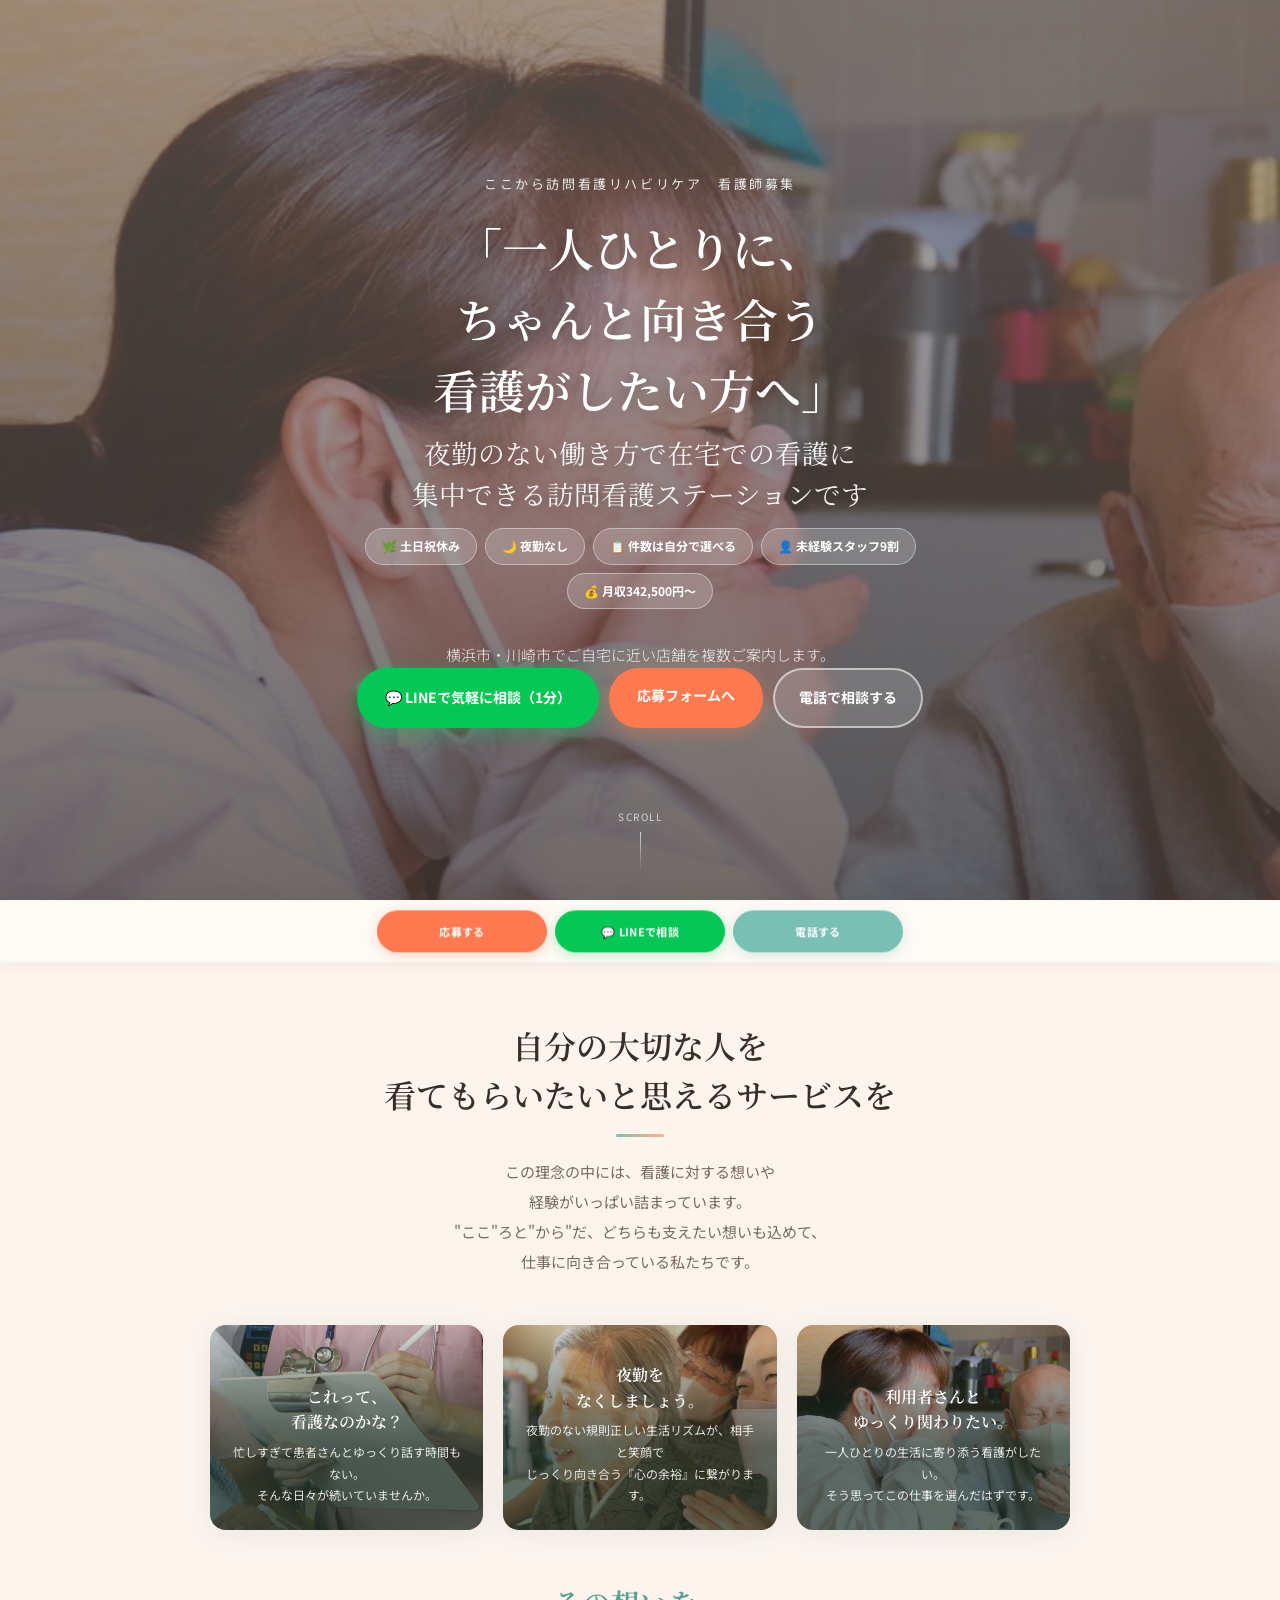
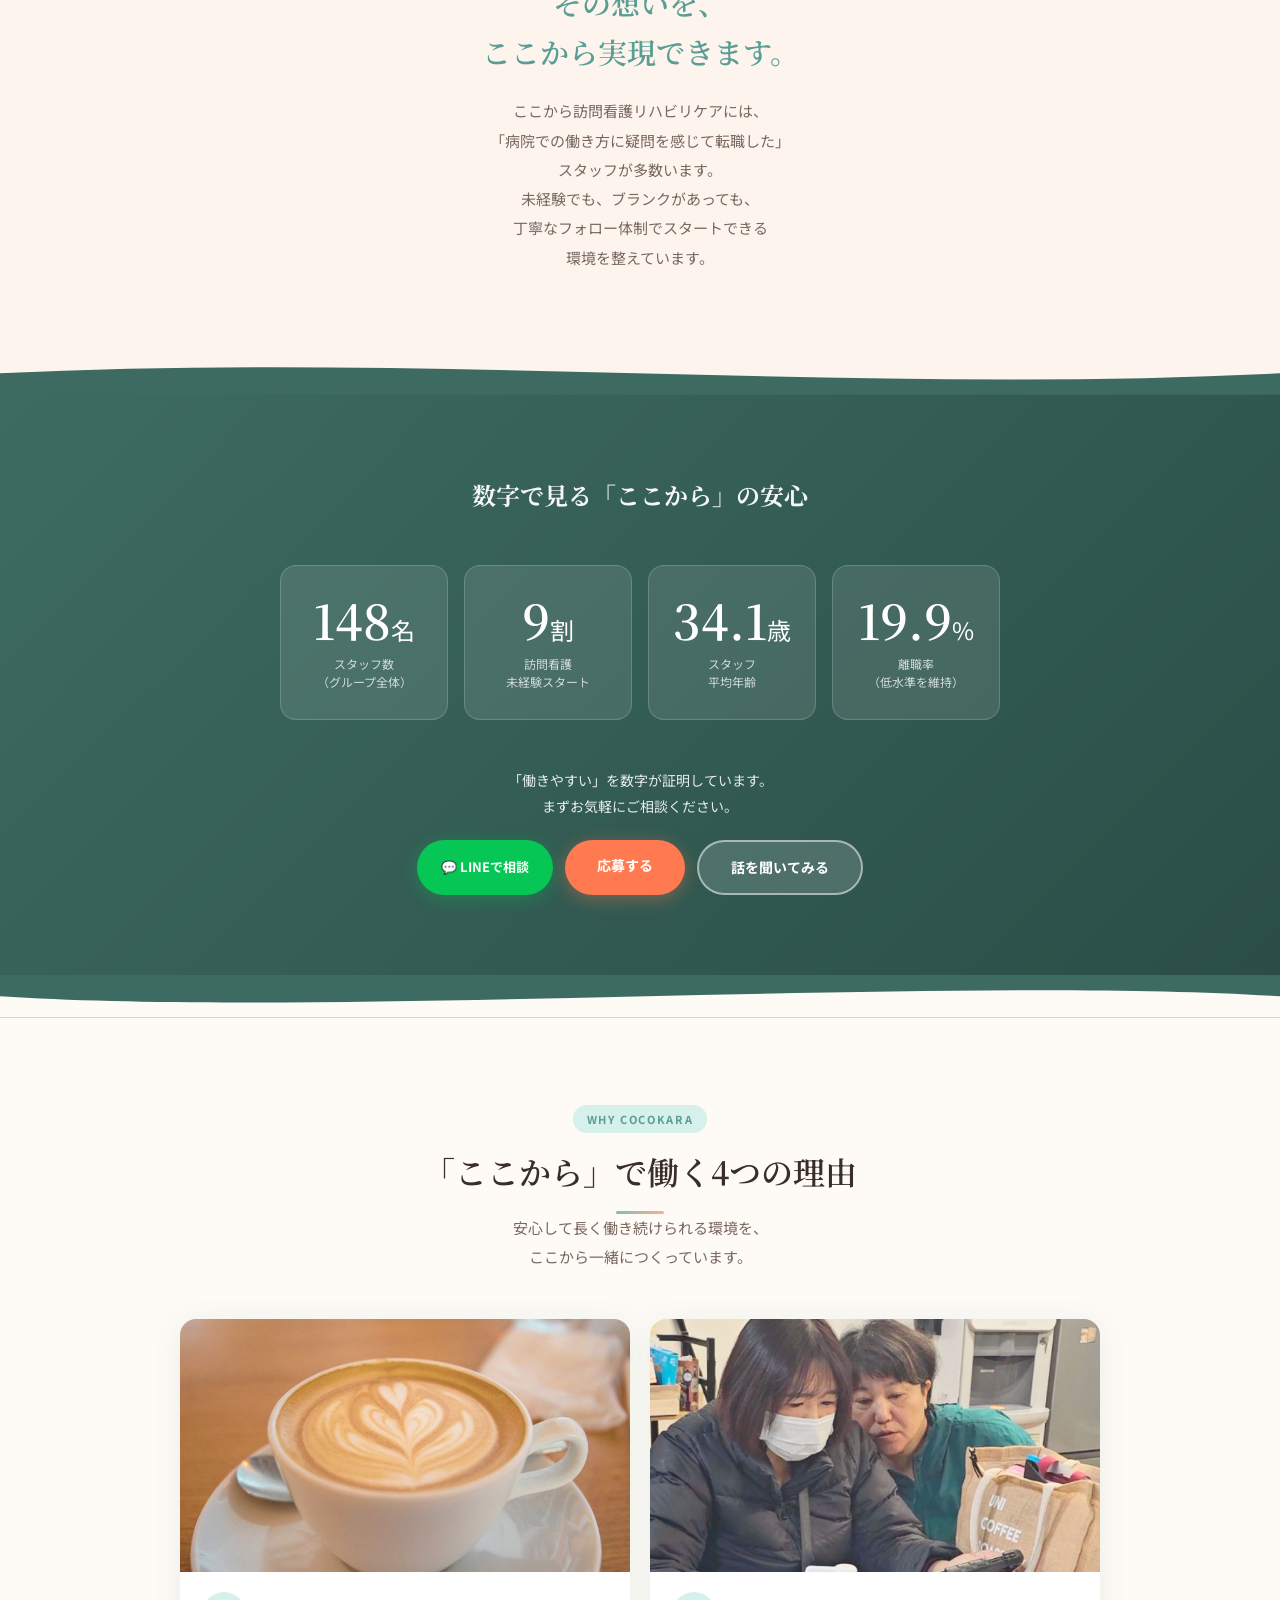
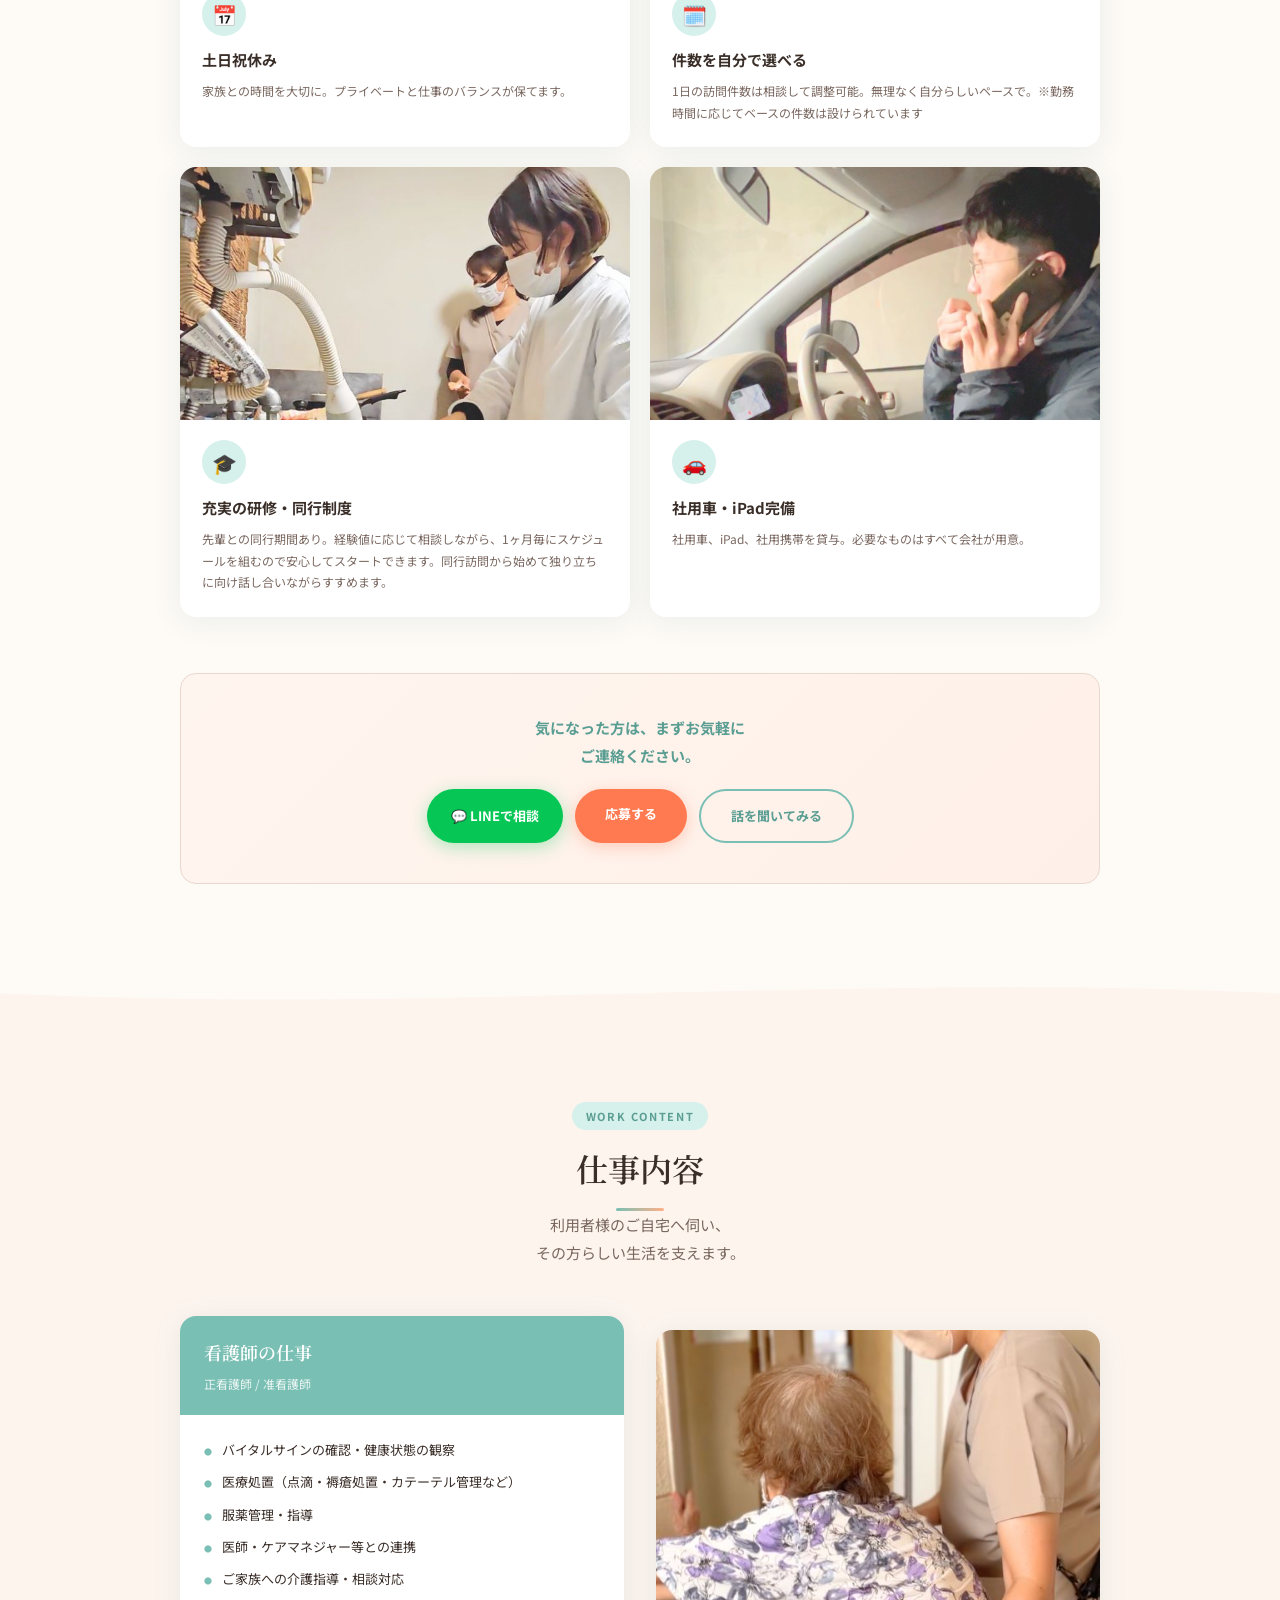
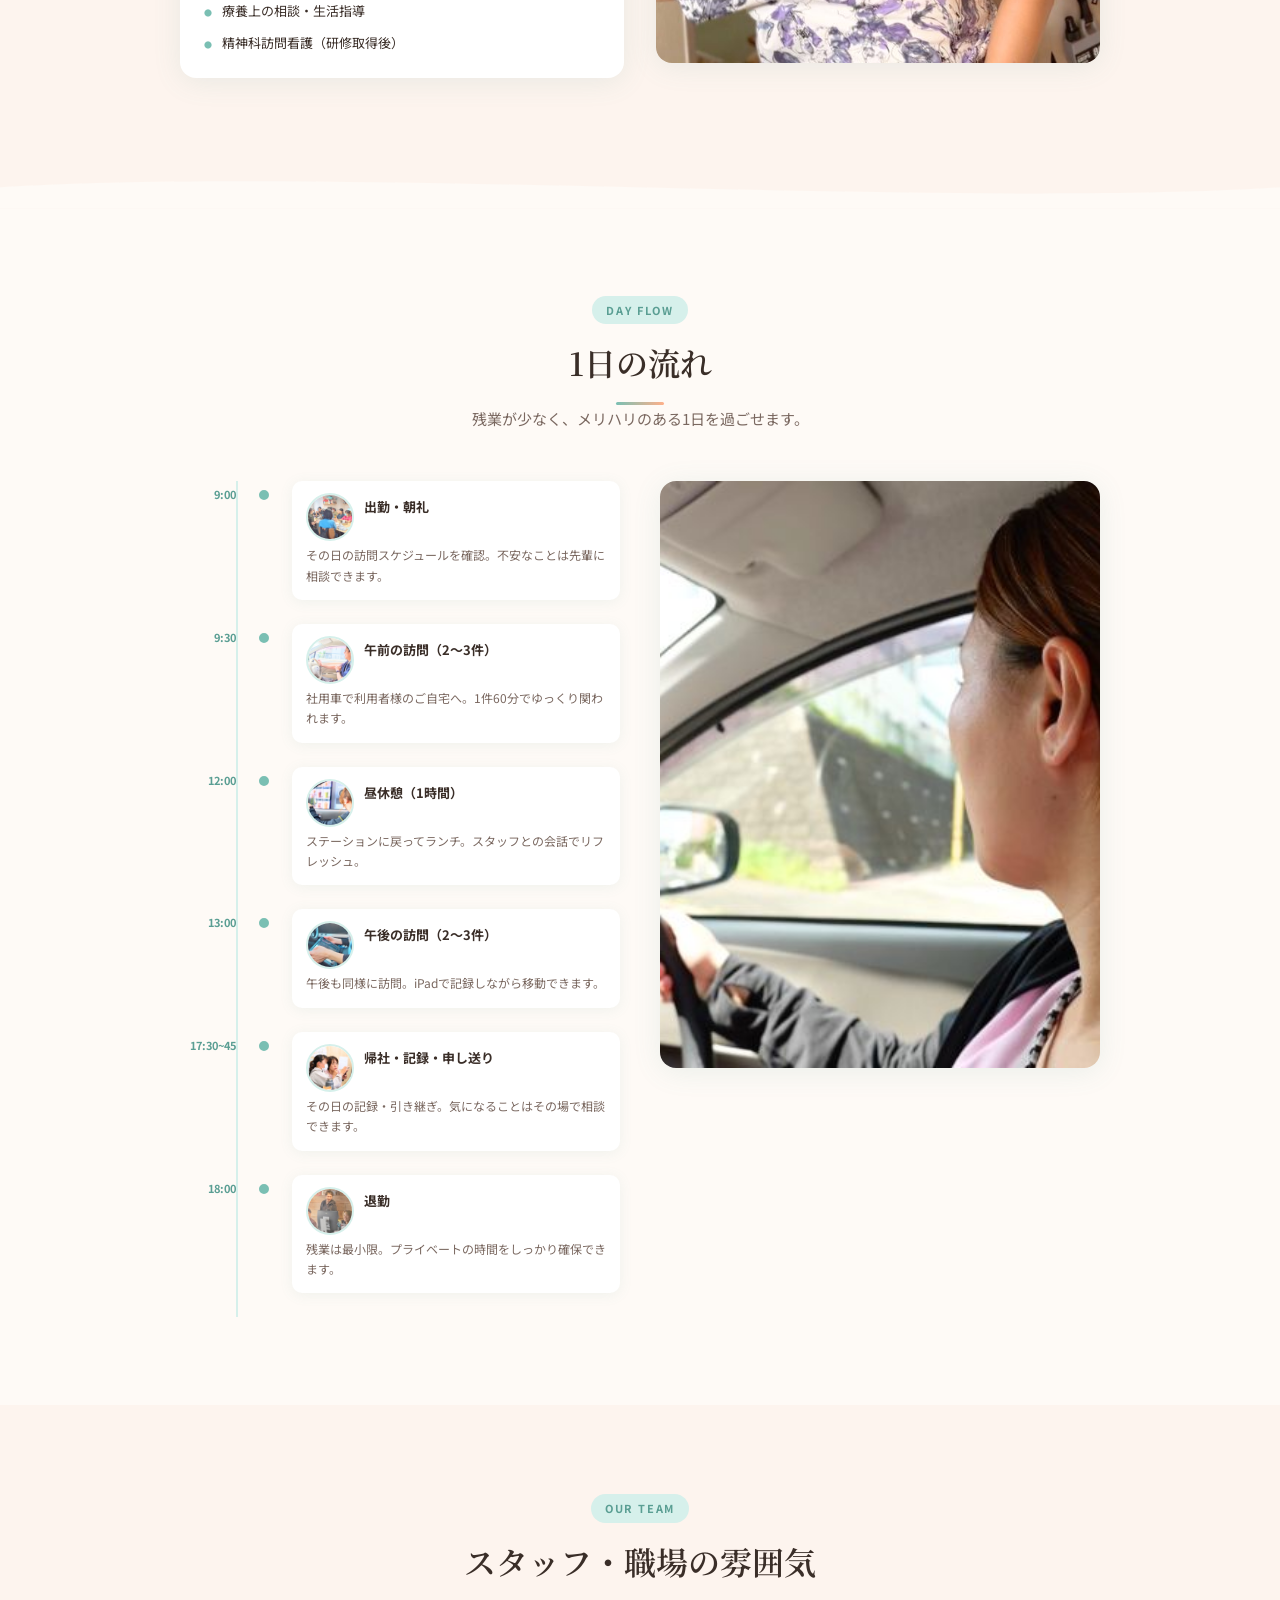
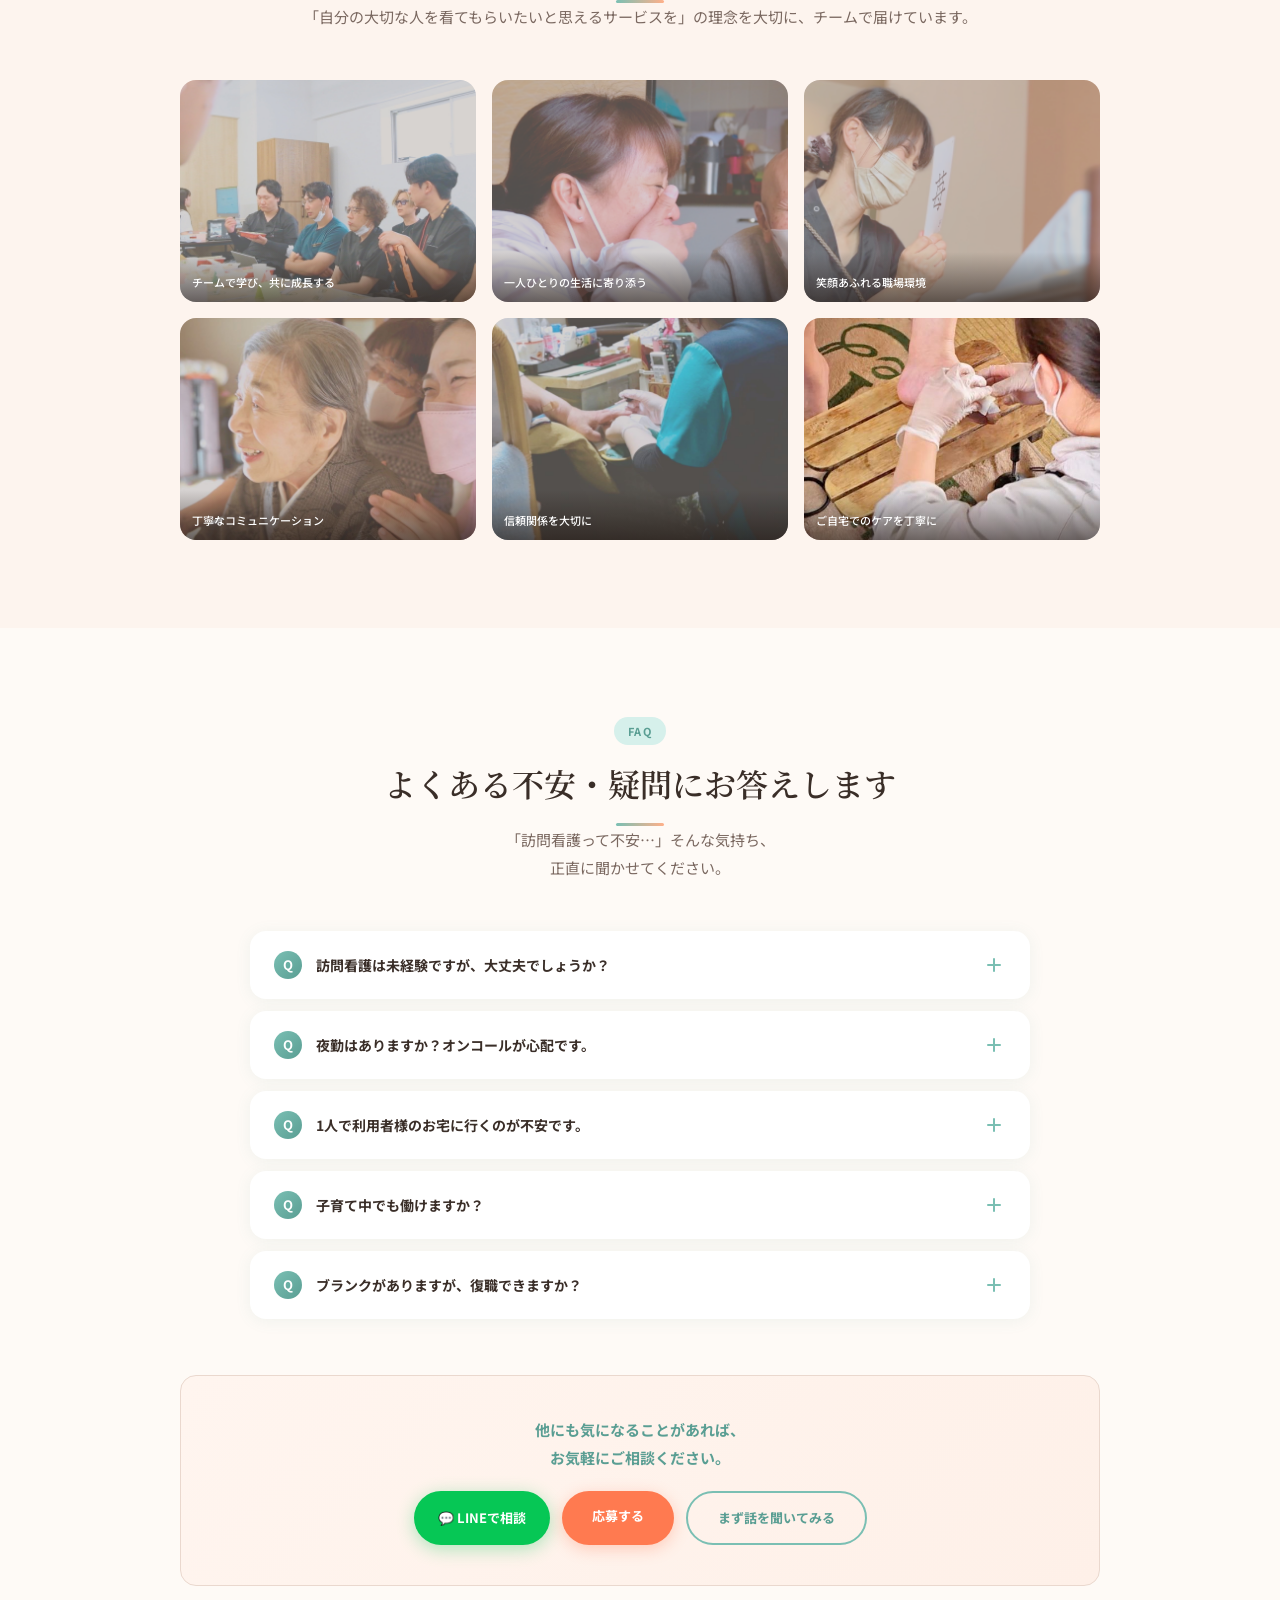
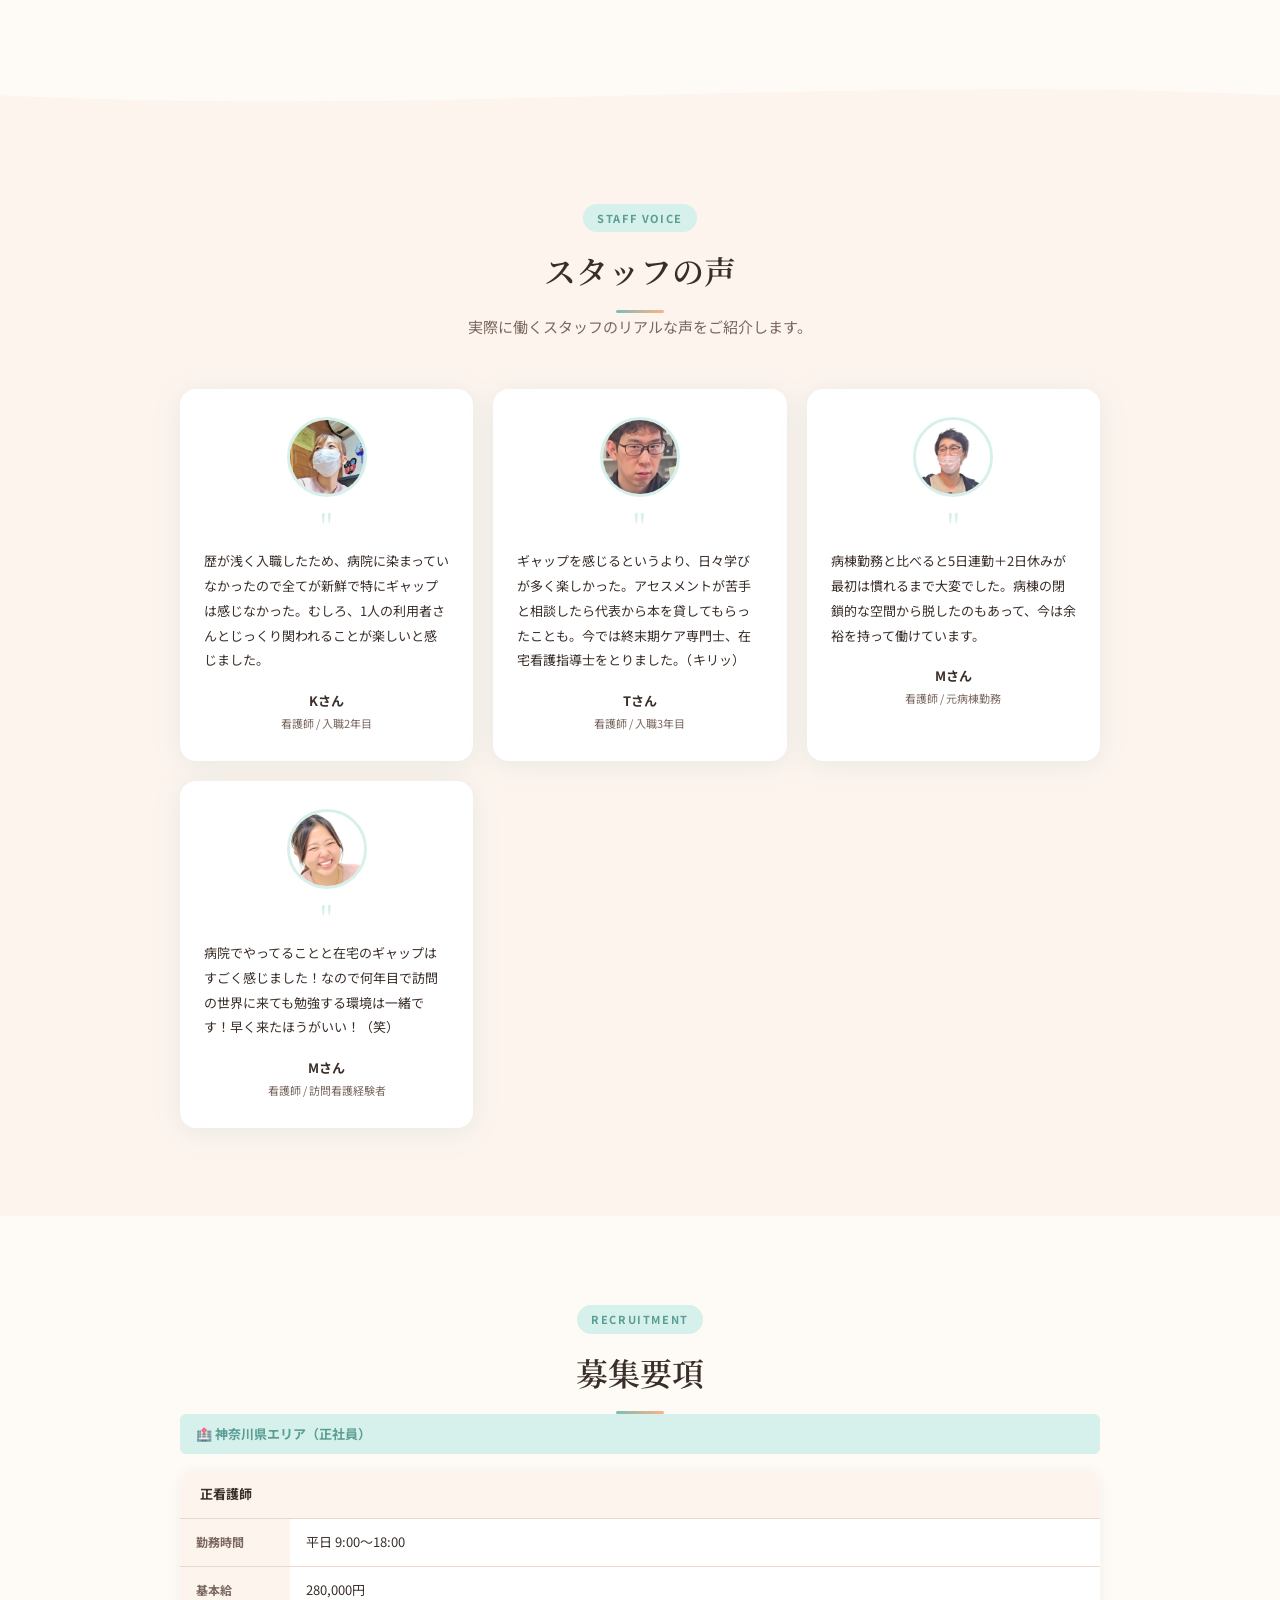
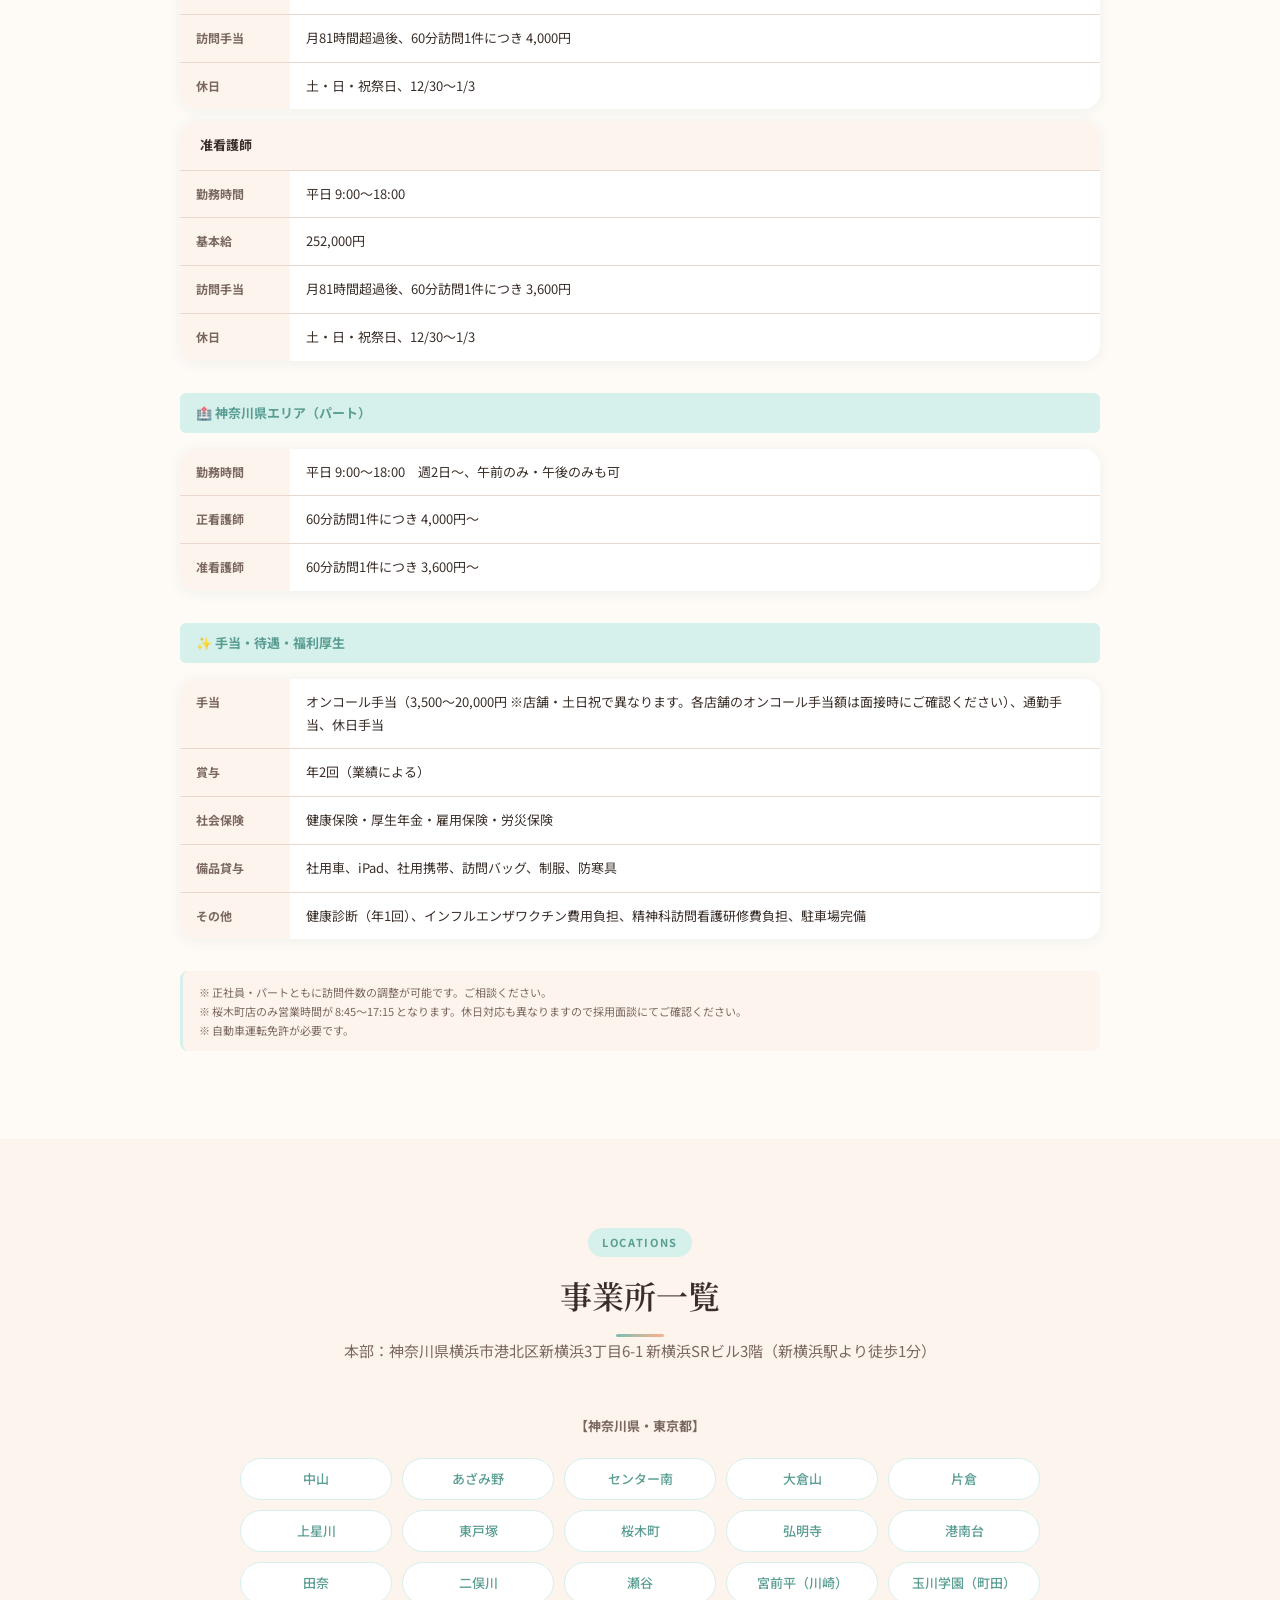
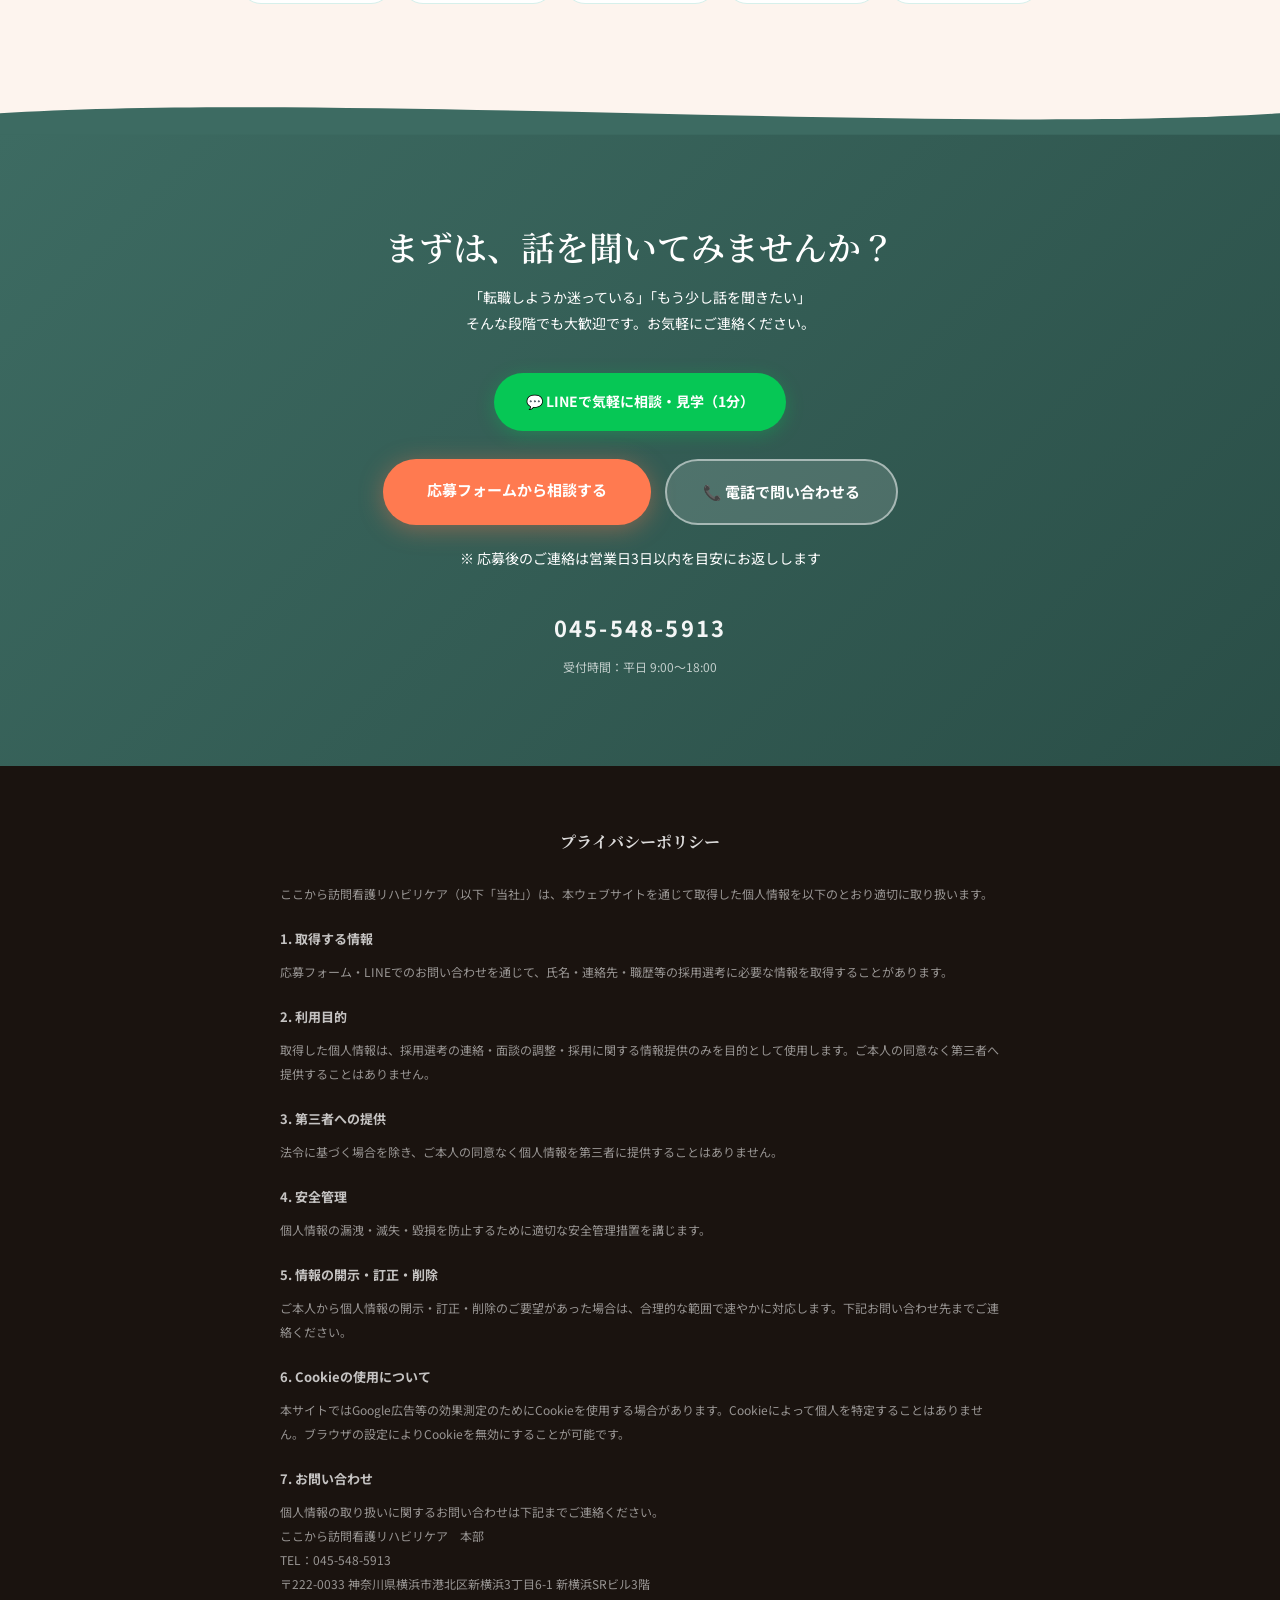
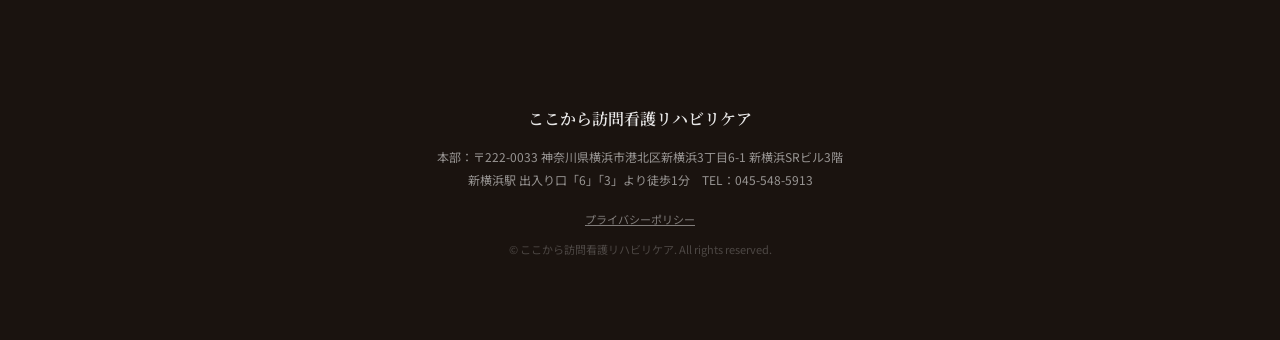
==== index.html @ c4947bfd "Update index.html" ====
<!DOCTYPE html>
<html lang="ja">
<head>
  <meta charset="UTF-8">
  <meta name="viewport" content="width=device-width, initial-scale=1.0">
  <title>看護師募集 | ここから訪問看護リハビリケア</title>
  <meta name="description" content="ここから訪問看護リハビリケアでは看護師（正・准）を募集中。土日祝休み・夜勤なし・件数調整OK。未経験スタッフ9割活躍中。横浜・川崎・町田エリア。">
  <meta property="og:type" content="website">
  <meta property="og:url" content="https://creative-sunburst-1cd79e.netlify.app">
  <meta property="og:title" content="看護師募集 | ここから訪問看護リハビリケア">
  <meta property="og:description" content="土日祝休み・夜勤なし・件数調整OK。未経験スタッフ9割活躍中。まずはお気軽にご相談ください。">
  <meta property="og:image" content="https://creative-sunburst-1cd79e.netlify.app/images/hero1-pc.jpg">
  <meta property="og:site_name" content="ここから訪問看護リハビリケア">
  <meta name="twitter:card" content="summary_large_image">
  <!-- Google tag (gtag.js) -->
  <script async src="https://www.googletagmanager.com/gtag/js?id=AW-17406752979"></script>
  <script>
    window.dataLayer = window.dataLayer || [];
    function gtag(){dataLayer.push(arguments);}
    gtag('js', new Date());
    gtag('config', 'AW-17406752979');
  </script>
  <link rel="preconnect" href="https://fonts.googleapis.com">
  <link rel="preconnect" href="https://fonts.gstatic.com" crossorigin>
  <link href="https://fonts.googleapis.com/css2?family=Noto+Sans+JP:wght@300;400;500;700&family=Noto+Serif+JP:wght@400;600&display=swap" rel="stylesheet">
  <style>
    :root {
      --bg:           #FEFAF6;
      --bg-alt:       #FDF4EE;
      --primary:      #7ABFB3;
      --primary-light:#D6F0EB;
      --primary-dark: #5A9E93;
      --accent:       #FF7A50;
      --accent-hover: #E86030;
      --accent-soft:  #FFB08A;
      --text:         #3A2E28;
      --text-light:   #7A6860;
      --border:       #EAD8CE;
      --white:        #FFFFFF;
      --shadow:       0 4px 28px rgba(90,158,147,0.12);
      --shadow-warm:  0 4px 24px rgba(255,122,80,0.14);
      --radius:       16px;
      --radius-sm:    10px;
    }

    *, *::before, *::after { box-sizing: border-box; margin: 0; padding: 0; }
    html { scroll-behavior: smooth; }
    body {
      font-family: 'Noto Sans JP', sans-serif;
      font-weight: 400;
      color: var(--text);
      background: var(--bg);
      line-height: 1.85;
      font-size: 15px;
      overflow-x: hidden;
    }
    img { max-width: 100%; height: auto; display: block; }

    /* ── Sticky CTA ── */
    .sticky-cta {
      position: fixed;
      bottom: 0; left: 0; right: 0;
      z-index: 999;
      background: rgba(254,250,246,0.97);
      backdrop-filter: blur(10px);
      padding: 10px 12px;
      display: flex;
      gap: 8px;
      justify-content: center;
      box-shadow: 0 -2px 20px rgba(58,46,40,0.10);
      transform: translateY(100%);
      transition: transform 0.4s ease;
    }
    .sticky-cta.visible { transform: translateY(0); }
    .sticky-cta a {
      flex: 1;
      max-width: 170px;
      text-align: center;
      padding: 11px 6px;
      border-radius: 50px;
      font-size: 11px;
      font-weight: 700;
      text-decoration: none;
      letter-spacing: 0.03em;
      transition: opacity 0.2s;
    }
    .sticky-cta a:hover { opacity: 0.85; }
    .sticky-cta .btn-apply    { background: var(--accent); color: #fff; box-shadow: 0 3px 12px rgba(255,122,80,0.30); }
    .sticky-cta .btn-line-sticky { background: #06C755; color: #fff; box-shadow: 0 3px 12px rgba(6,199,85,0.28); }
    .sticky-cta .btn-consult  { background: var(--primary); color: #fff; box-shadow: 0 3px 12px rgba(122,191,179,0.30); }

    /* ── Section ── */
    .section { padding: 88px 20px; }
    .section-alt { background: var(--bg-alt); }
    .container { max-width: 920px; margin: 0 auto; }

    .section-label {
      display: inline-block;
      font-size: 11px;
      font-weight: 700;
      letter-spacing: 0.15em;
      text-transform: uppercase;
      color: var(--primary-dark);
      background: var(--primary-light);
      padding: 4px 14px;
      border-radius: 50px;
      margin-bottom: 14px;
    }
    .section-title {
      font-family: 'Noto Serif JP', serif;
      font-size: clamp(22px, 5vw, 32px);
      font-weight: 600;
      line-height: 1.55;
      color: var(--text);
      margin-bottom: 10px;
    }
    .section-lead {
      font-size: 15px;
      color: var(--text-light);
      line-height: 1.9;
      margin-bottom: 48px;
    }
    .text-center { text-align: center; }
    .divider {
      width: 48px; height: 3px;
      background: linear-gradient(90deg, var(--primary), var(--accent-soft));
      margin: 14px auto 0;
      border-radius: 2px;
    }

    /* ── Wave Dividers ── */
    .wave { line-height: 0; overflow: hidden; margin-bottom: -2px; }
    .wave svg { display: block; width: 100%; }

    /* ── Buttons ── */
    .btn-line {
      background: #06C755;
      color: #fff;
      display: inline-flex;
      align-items: center;
      justify-content: center;
      gap: 8px;
      padding: 16px 32px;
      border-radius: 50px;
      font-size: 14px;
      font-weight: 700;
      text-decoration: none;
      box-shadow: 0 4px 18px rgba(6,199,85,0.32);
      transition: all 0.25s;
    }
    .btn-line:hover { background: #05b04c; transform: translateY(-2px); }

    /* Inline CTA block */
    .inline-cta {
      background: linear-gradient(135deg, #FFF5EF 0%, #FEF0E8 100%);
      border: 1px solid var(--border);
      border-radius: var(--radius);
      padding: 40px 24px;
      text-align: center;
      margin-top: 56px;
    }
    .inline-cta p { font-size: 15px; color: var(--primary-dark); font-weight: 700; margin-bottom: 20px; }
    .inline-cta-btns { display: flex; flex-wrap: wrap; gap: 12px; justify-content: center; }
    .inline-cta-btns a {
      padding: 13px 30px;
      border-radius: 50px;
      font-size: 13px;
      font-weight: 700;
      text-decoration: none;
      transition: all 0.25s;
    }
    .btn-ic-main {
      background: var(--accent);
      color: #fff;
      box-shadow: 0 4px 16px rgba(255,122,80,0.32);
    }
    .btn-ic-main:hover { background: var(--accent-hover); transform: translateY(-2px); }
    .btn-ic-sub {
      background: transparent;
      color: var(--primary-dark);
      border: 2px solid var(--primary);
    }
    .btn-ic-sub:hover { background: var(--primary); color: #fff; }

    /* ── HERO ── */
    .hero {
      position: relative;
      height: 100svh;
      min-height: 600px;
      max-height: 920px;
      overflow: hidden;
      display: flex;
      align-items: center;
      justify-content: center;
    }
    .hero-slides { position: absolute; inset: 0; }
    .hero-slide { position: absolute; inset: 0; opacity: 0; transition: opacity 1.2s ease; }
    .hero-slide.active { opacity: 1; }
    .hero-slide picture { position: absolute; inset: 0; width: 100%; height: 100%; }
    .hero-slide picture img { width: 100%; height: 100%; object-fit: cover; object-position: center; }
    .hero-slide::after {
      content: '';
      position: absolute;
      inset: 0;
      background: linear-gradient(to bottom, rgba(30,20,15,0.20) 0%, rgba(30,20,15,0.55) 100%);
    }
    .hero-content {
      position: relative;
      z-index: 10;
      text-align: center;
      color: #fff;
      padding: 0 24px;
      max-width: 740px;
    }
    .hero-tagline {
      font-size: clamp(11px, 2.5vw, 13px);
      letter-spacing: 0.2em;
      opacity: 0.88;
      margin-bottom: 16px;
    }
    .hero-title {
      font-family: 'Noto Serif JP', serif;
      font-size: clamp(24px, 5.5vw, 46px);
      font-weight: 600;
      line-height: 1.55;
      margin-bottom: 14px;
      text-shadow: 0 2px 16px rgba(0,0,0,0.30);
    }
    .hero-title-sub {
      font-size: 0.58em;
      font-weight: 400;
      display: block;
      text-align: center;
      opacity: 0.93;
      margin-top: 6px;
    }
    .hero-sub {
      font-size: clamp(13px, 2.5vw, 15px);
      opacity: 0.9;
      margin-bottom: 28px;
      font-weight: 300;
    }
    .hero-badges {
      display: flex;
      flex-wrap: wrap;
      justify-content: center;
      gap: 8px;
      margin-bottom: 32px;
    }
    .hero-badge {
      background: rgba(255,255,255,0.18);
      backdrop-filter: blur(6px);
      border: 1px solid rgba(255,255,255,0.40);
      color: #fff;
      padding: 6px 16px;
      border-radius: 50px;
      font-size: 12px;
      font-weight: 700;
    }
    .hero-btns { display: flex; flex-wrap: wrap; gap: 10px; justify-content: center; }
    .btn-hero-line {
      background: #06C755;
      color: #fff;
      padding: 15px 28px;
      border-radius: 50px;
      font-size: 14px;
      font-weight: 700;
      text-decoration: none;
      box-shadow: 0 4px 20px rgba(6,199,85,0.40);
      transition: all 0.25s;
      display: inline-flex;
      align-items: center;
      gap: 6px;
    }
    .btn-hero-line:hover { transform: translateY(-2px); }
    .btn-hero-main {
      background: var(--accent);
      color: #fff;
      padding: 15px 28px;
      border-radius: 50px;
      font-size: 14px;
      font-weight: 700;
      text-decoration: none;
      box-shadow: 0 4px 20px rgba(255,122,80,0.40);
      transition: all 0.25s;
    }
    .btn-hero-main:hover { transform: translateY(-2px); }
    .btn-hero-sub {
      background: rgba(255,255,255,0.15);
      backdrop-filter: blur(4px);
      color: #fff;
      padding: 15px 24px;
      border-radius: 50px;
      font-size: 14px;
      font-weight: 700;
      text-decoration: none;
      border: 2px solid rgba(255,255,255,0.55);
      transition: all 0.25s;
    }
    .btn-hero-sub:hover { background: rgba(255,255,255,0.28); }
    .hero-scroll {
      position: absolute;
      bottom: 28px; left: 50%;
      transform: translateX(-50%);
      z-index: 10;
      display: flex;
      flex-direction: column;
      align-items: center;
      gap: 6px;
      color: rgba(255,255,255,0.7);
      font-size: 10px;
      letter-spacing: 0.15em;
      animation: bounce 2s infinite;
    }
    .hero-scroll::after { content: ''; width: 1px; height: 40px; background: linear-gradient(to bottom, rgba(255,255,255,0.7), transparent); }
    @keyframes bounce {
      0%, 100% { transform: translateX(-50%) translateY(0); }
      50%       { transform: translateX(-50%) translateY(6px); }
    }

    /* ── HOOK ── */
    .hook-section { background: var(--bg-alt); padding: 80px 20px; }
    .hook-intro { text-align: center; margin-bottom: 48px; }
    .hook-cards {
      display: grid;
      grid-template-columns: repeat(auto-fit, minmax(240px, 1fr));
      gap: 20px;
      max-width: 860px;
      margin: 0 auto 48px;
    }
    .hook-card {
      position: relative;
      border-radius: var(--radius);
      overflow: hidden;
      box-shadow: var(--shadow);
      text-align: center;
      aspect-ratio: 4/3;
      display: flex;
      align-items: flex-end;
    }
    .hook-card-bg {
      position: absolute;
      inset: 0;
      width: 100%;
      height: 100%;
      object-fit: cover;
      object-position: center;
    }
    .hook-card-overlay {
      position: absolute;
      inset: 0;
      background: linear-gradient(to top, rgba(30,50,40,0.72) 40%, rgba(30,50,40,0.18) 100%);
    }
    .hook-card-body {
      position: relative;
      z-index: 1;
      padding: 20px 20px 24px;
      width: 100%;
    }
    .hook-card .icon { font-size: 28px; margin-bottom: 8px; }
    .hook-card h3 {
      font-family: 'Noto Serif JP', serif;
      font-size: 16px;
      font-weight: 600;
      line-height: 1.6;
      margin-bottom: 6px;
      color: #fff;
    }
    .hook-card p { font-size: 12px; color: rgba(255,255,255,0.88); line-height: 1.8; }
    .hook-answer { text-align: center; max-width: 680px; margin: 0 auto; }
    .hook-answer .big-text {
      font-family: 'Noto Serif JP', serif;
      font-size: clamp(20px, 5vw, 29px);
      font-weight: 600;
      color: var(--primary-dark);
      line-height: 1.7;
      margin-bottom: 20px;
    }
    .hook-answer p { font-size: 15px; color: var(--text-light); line-height: 1.95; }

    /* ── NUMBERS ── */
    .numbers-section {
      background: linear-gradient(135deg, #3D6B62 0%, #2A4E47 100%);
      padding: 80px 20px;
      color: #fff;
    }
    .numbers-title {
      text-align: center;
      font-family: 'Noto Serif JP', serif;
      font-size: clamp(18px, 4vw, 24px);
      color: rgba(255,255,255,0.95);
      margin-bottom: 48px;
    }
    .numbers-grid {
      display: grid;
      grid-template-columns: repeat(2, 1fr);
      gap: 16px;
      max-width: 720px;
      margin: 0 auto 48px;
    }
    @media (min-width: 560px) { .numbers-grid { grid-template-columns: repeat(4, 1fr); } }
    .number-item {
      text-align: center;
      padding: 28px 16px;
      background: rgba(255,255,255,0.10);
      border-radius: var(--radius);
      border: 1px solid rgba(255,255,255,0.18);
    }
    .number-item .num {
      font-family: 'Noto Serif JP', serif;
      font-size: clamp(32px, 7vw, 48px);
      font-weight: 600;
      line-height: 1.1;
    }
    .number-item .num span { font-size: 0.50em; font-weight: 400; font-family: 'Noto Sans JP', sans-serif; }
    .number-item .num-label { font-size: 12px; color: rgba(255,255,255,0.75); margin-top: 8px; line-height: 1.5; }
    .numbers-cta { text-align: center; }
    .numbers-cta p { font-size: 14px; color: rgba(255,255,255,0.88); margin-bottom: 20px; }
    .numbers-cta-btns { display: flex; flex-wrap: wrap; gap: 12px; justify-content: center; }
    .numbers-cta-btns a {
      padding: 13px 32px;
      border-radius: 50px;
      font-size: 14px;
      font-weight: 700;
      text-decoration: none;
      transition: all 0.25s;
    }
    .btn-nc-main {
      background: var(--accent);
      color: #fff;
      box-shadow: 0 4px 18px rgba(255,122,80,0.38);
    }
    .btn-nc-main:hover { transform: translateY(-2px); }
    .btn-nc-sub {
      background: rgba(255,255,255,0.15);
      color: #fff;
      border: 2px solid rgba(255,255,255,0.50);
    }
    .btn-nc-sub:hover { background: rgba(255,255,255,0.28); }

    /* ── FEATURES（写真入りカード） ── */
    .features-grid {
      display: grid;
      grid-template-columns: repeat(2, 1fr);
      gap: 20px;
    }
    @media (max-width: 480px) { .features-grid { grid-template-columns: 1fr; } }
    .feature-card {
      background: var(--white);
      border-radius: var(--radius);
      overflow: hidden;
      box-shadow: var(--shadow);
      transition: transform 0.25s, box-shadow 0.25s;
    }
    .feature-card:hover { transform: translateY(-5px); box-shadow: 0 10px 36px rgba(90,158,147,0.18); }
    .feature-card-photo {
      width: 100%;
      aspect-ratio: 16/9;
      object-fit: cover;
      object-position: center top;
      display: block;
    }
    .feature-card-inner { padding: 20px 22px 24px; }
    .feature-icon {
      width: 44px; height: 44px;
      background: var(--primary-light);
      border-radius: 50%;
      display: flex;
      align-items: center;
      justify-content: center;
      font-size: 20px;
      margin-bottom: 10px;
    }
    .feature-card h3 { font-size: 15px; font-weight: 700; margin-bottom: 6px; color: var(--text); }
    .feature-card p  { font-size: 12px; color: var(--text-light); line-height: 1.8; }

    /* ── WORK CONTENT ── */
    .work-split {
      display: grid;
      grid-template-columns: 1fr;
      gap: 32px;
      align-items: center;
    }
    @media (min-width: 700px) { .work-split { grid-template-columns: 1fr 1fr; } }
    .work-photo img {
      width: 100%;
      aspect-ratio: 4/3;
      object-fit: cover;
      object-position: center top;
      border-radius: var(--radius);
      box-shadow: var(--shadow);
    }
    @media (max-width: 699px) { .work-photo img { aspect-ratio: 16/9; } }
    .work-card {
      background: var(--white);
      border-radius: var(--radius);
      overflow: hidden;
      box-shadow: var(--shadow);
    }
    .work-card-header { background: var(--primary); color: #fff; padding: 20px 24px; }
    .work-card-header h3 { font-family: 'Noto Serif JP', serif; font-size: 18px; font-weight: 600; margin-bottom: 4px; }
    .work-card-header p  { font-size: 12px; opacity: 0.85; }
    .work-card-body { padding: 24px; }
    .work-card-body ul { list-style: none; display: flex; flex-direction: column; gap: 10px; }
    .work-card-body ul li {
      font-size: 13px;
      color: var(--text);
      display: flex;
      align-items: flex-start;
      gap: 10px;
      line-height: 1.7;
    }
    .work-card-body ul li::before { content: '●'; color: var(--primary); font-size: 8px; margin-top: 6px; flex-shrink: 0; }

    /* ── DAY FLOW（丸型写真付き） ── */
    .flow-split {
      display: grid;
      grid-template-columns: 1fr;
      gap: 40px;
      align-items: start;
    }
    @media (min-width: 700px) { .flow-split { grid-template-columns: 1fr 1fr; } }
    .flow-photo img {
      width: 100%;
      aspect-ratio: 3/4;
      object-fit: cover;
      object-position: center top;
      border-radius: var(--radius);
      box-shadow: var(--shadow);
    }
    @media (max-width: 699px) { .flow-photo img { aspect-ratio: 4/3; } }
    .flow-timeline { position: relative; }
    .flow-timeline::before {
      content: '';
      position: absolute;
      left: 56px; top: 0; bottom: 0;
      width: 2px;
      background: var(--primary-light);
    }
    @media (max-width: 480px) { .flow-timeline::before { left: 42px; } }
    .flow-item { display: flex; gap: 20px; margin-bottom: 24px; position: relative; }
    .flow-time {
      width: 56px;
      flex-shrink: 0;
      text-align: right;
      font-size: 11px;
      font-weight: 700;
      color: var(--primary-dark);
      padding-top: 6px;
      line-height: 1.3;
    }
    @media (max-width: 480px) { .flow-time { width: 42px; font-size: 10px; } }
    .flow-dot {
      width: 16px; height: 16px;
      border-radius: 50%;
      background: var(--primary);
      border: 3px solid var(--bg);
      flex-shrink: 0;
      margin-top: 6px;
      position: relative;
      z-index: 1;
    }
    .flow-content {
      flex: 1;
      background: var(--white);
      border-radius: var(--radius-sm);
      padding: 12px 14px 14px;
      box-shadow: 0 2px 14px rgba(90,158,147,0.09);
    }
    .flow-content-top {
      display: flex;
      align-items: flex-start;
      gap: 10px;
      margin-bottom: 4px;
    }
    .flow-step-photo {
      width: 48px;
      height: 48px;
      border-radius: 50%;
      object-fit: cover;
      object-position: center top;
      flex-shrink: 0;
      border: 2px solid var(--primary-light);
    }
    .flow-content h4 { font-size: 13px; font-weight: 700; color: var(--text); padding-top: 2px; }
    .flow-content p  { font-size: 12px; color: var(--text-light); line-height: 1.7; }

    /* ── GALLERY ── */
    .gallery-grid { display: grid; grid-template-columns: repeat(2, 1fr); gap: 12px; }
    @media (min-width: 640px) { .gallery-grid { grid-template-columns: repeat(3, 1fr); gap: 16px; } }
    .gallery-item { border-radius: var(--radius); overflow: hidden; aspect-ratio: 4/3; position: relative; }
    .gallery-item img { width: 100%; height: 100%; object-fit: cover; object-position: center top; transition: transform 0.4s ease; }
    .gallery-item:hover img { transform: scale(1.04); }
    .gallery-caption {
      position: absolute;
      bottom: 0; left: 0; right: 0;
      background: linear-gradient(to top, rgba(30,20,15,0.60) 0%, transparent 100%);
      color: #fff;
      font-size: 11px;
      padding: 20px 12px 10px;
      font-weight: 500;
    }

    /* ── FAQ ── */
    .faq-list { display: flex; flex-direction: column; gap: 12px; max-width: 780px; margin: 0 auto; }
    .faq-item {
      background: var(--white);
      border-radius: var(--radius);
      overflow: hidden;
      box-shadow: 0 2px 16px rgba(90,158,147,0.09);
    }
    .faq-q { display: flex; align-items: center; gap: 14px; padding: 20px 24px; cursor: pointer; user-select: none; }
    .faq-q-icon {
      width: 28px; height: 28px;
      border-radius: 50%;
      background: linear-gradient(135deg, var(--primary), var(--primary-dark));
      color: #fff;
      font-size: 13px;
      font-weight: 700;
      display: flex;
      align-items: center;
      justify-content: center;
      flex-shrink: 0;
    }
    .faq-q-text { flex: 1; font-size: 14px; font-weight: 700; line-height: 1.6; color: var(--text); }
    .faq-toggle { width: 24px; height: 24px; flex-shrink: 0; position: relative; }
    .faq-toggle::before, .faq-toggle::after { content: ''; position: absolute; background: var(--primary); border-radius: 2px; }
    .faq-toggle::before { width: 14px; height: 2px; top: 11px; left: 5px; }
    .faq-toggle::after  { width: 2px; height: 14px; top: 5px; left: 11px; transition: opacity 0.3s; }
    .faq-item.open .faq-toggle::after { opacity: 0; }
    .faq-a { max-height: 0; overflow: hidden; transition: max-height 0.4s ease; }
    .faq-item.open .faq-a { max-height: 400px; }
    .faq-a-inner { padding: 0 24px 20px 66px; font-size: 13px; color: var(--text-light); line-height: 1.9; }
    .faq-a-inner strong { color: var(--primary-dark); }

    /* ── VOICES（写真付きカード） ── */
    .voices-grid { display: grid; grid-template-columns: repeat(auto-fit, minmax(240px, 1fr)); gap: 20px; }
    .voice-card {
      background: var(--white);
      border-radius: var(--radius);
      padding: 28px 24px;
      box-shadow: var(--shadow);
      text-align: center;
      position: relative;
    }
    .voice-card-photo {
      width: 80px; height: 80px;
      border-radius: 50%;
      object-fit: cover;
      object-position: center top;
      border: 3px solid var(--primary-light);
      margin: 0 auto 14px;
      display: block;
    }
    .voice-quote {
      font-size: 32px;
      color: var(--primary-light);
      font-family: 'Noto Serif JP', serif;
      line-height: 1;
      margin-bottom: 6px;
    }
    .voice-text { font-size: 13px; color: var(--text); line-height: 1.9; margin-bottom: 16px; text-align: left; }
    .voice-author { display: flex; align-items: center; gap: 8px; justify-content: center; }
    .voice-name { font-size: 13px; font-weight: 700; color: var(--text); }
    .voice-role { font-size: 11px; color: var(--text-light); }

    /* ── REQUIREMENTS ── */
    .req-area { margin-bottom: 32px; }
    .req-area-title {
      background: var(--primary-light);
      color: var(--primary-dark);
      font-size: 13px;
      font-weight: 700;
      padding: 8px 16px;
      border-radius: 6px;
      margin-bottom: 16px;
    }
    .req-block { background: var(--white); border-radius: var(--radius); overflow: hidden; box-shadow: 0 2px 12px rgba(90,158,147,0.09); margin-bottom: 12px; }
    .req-block-header { background: var(--bg-alt); padding: 12px 20px; font-size: 13px; font-weight: 700; color: var(--text); border-bottom: 1px solid var(--border); }
    .req-table { width: 100%; border-collapse: collapse; }
    .req-table tr { border-bottom: 1px solid var(--border); }
    .req-table tr:last-child { border-bottom: none; }
    .req-table th { width: 110px; padding: 12px 16px; background: var(--bg-alt); font-size: 12px; font-weight: 700; color: var(--text-light); text-align: left; vertical-align: top; }
    .req-table td { padding: 12px 16px; font-size: 13px; color: var(--text); line-height: 1.75; }
    .req-note {
      font-size: 11px;
      color: var(--text-light);
      line-height: 1.7;
      margin-top: 16px;
      padding: 12px 16px;
      background: var(--bg-alt);
      border-radius: 8px;
      border-left: 3px solid var(--primary-light);
    }

    /* ── SHOPS ── */
    .shops-grid { display: grid; grid-template-columns: repeat(auto-fill, minmax(130px, 1fr)); gap: 10px; max-width: 800px; margin: 0 auto; }
    .shop-tag { background: var(--white); border-radius: 50px; padding: 8px 16px; text-align: center; font-size: 13px; color: var(--primary-dark); border: 1px solid var(--primary-light); font-weight: 500; }

    /* ── CTA SECTION ── */
    .cta-section { background: linear-gradient(135deg, #3D6B62 0%, #2A4E47 100%); padding: 88px 20px; text-align: center; color: #fff; }
    .cta-section h2 { font-family: 'Noto Serif JP', serif; font-size: clamp(22px, 5vw, 34px); font-weight: 600; margin-bottom: 12px; line-height: 1.5; }
    .cta-section p  { font-size: 14px; opacity: 0.87; margin-bottom: 36px; line-height: 1.9; }
    .cta-btns { display: flex; flex-wrap: wrap; gap: 14px; justify-content: center; margin-bottom: 36px; }
    .btn-cta-main {
      background: var(--accent);
      color: #fff;
      padding: 17px 44px;
      border-radius: 50px;
      font-size: 15px;
      font-weight: 700;
      text-decoration: none;
      box-shadow: 0 4px 24px rgba(255,122,80,0.40);
      transition: all 0.25s;
    }
    .btn-cta-main:hover { transform: translateY(-2px); box-shadow: 0 8px 32px rgba(255,122,80,0.50); }
    .btn-cta-tel {
      background: rgba(255,255,255,0.14);
      color: #fff;
      padding: 17px 36px;
      border-radius: 50px;
      font-size: 15px;
      font-weight: 700;
      text-decoration: none;
      border: 2px solid rgba(255,255,255,0.50);
      transition: all 0.25s;
    }
    .btn-cta-tel:hover { background: rgba(255,255,255,0.28); }
    .cta-note { font-size: 12px; opacity: 0.70; margin-top: -16px; margin-bottom: 32px; }
    .cta-tel-info { font-size: 22px; font-weight: 700; letter-spacing: 0.1em; color: rgba(255,255,255,0.95); margin-bottom: 8px; }
    .cta-tel-note { font-size: 12px; opacity: 0.70; }

    /* ── FOOTER ── */
    footer { background: #1A130F; color: rgba(255,255,255,0.55); padding: 48px 20px 80px; font-size: 12px; line-height: 1.9; text-align: center; }
    footer .footer-name { font-family: 'Noto Serif JP', serif; font-size: 16px; color: rgba(255,255,255,0.90); margin-bottom: 12px; font-weight: 600; }

    /* ── REVEAL ── */
    .reveal { opacity: 0; transform: translateY(22px); transition: opacity 0.6s ease, transform 0.6s ease; }
    .reveal.visible { opacity: 1; transform: translateY(0); }
    .reveal-delay-1 { transition-delay: 0.10s; }
    .reveal-delay-2 { transition-delay: 0.20s; }
    .reveal-delay-3 { transition-delay: 0.30s; }
    .reveal-delay-4 { transition-delay: 0.40s; }

    /* ── RESPONSIVE ── */
    @media (max-width: 600px) {
      .section { padding: 64px 16px; }
      .req-table th { width: 86px; font-size: 11px; padding: 10px 12px; }
      .req-table td { font-size: 12px; padding: 10px 12px; }
      .faq-a-inner { padding-left: 24px; }
      .cta-btns .btn-cta-main, .cta-btns .btn-cta-tel { padding: 14px 28px; font-size: 14px; }
    }
  </style>
</head>
<body>

<!-- Sticky CTA -->
<div class="sticky-cta" id="stickyCta">
  <a href="https://forms.gle/UXiUpBRirnQ5PRbq5" class="btn-apply" target="_blank" rel="noopener" onclick="gtag('event','conversion',{'send_to':'AW-17406752979/eGJzCPjR3ewbENPxl-xA'});">応募する</a>
  <a href="https://lin.ee/pGsiGmi" class="btn-line-sticky" target="_blank" rel="noopener" onclick="gtag('event','conversion',{'send_to':'AW-17406752979/Z00jCL_0yqgbENPxl-xA'});">💬 LINEで相談</a>
  <a href="tel:0455485913" class="btn-consult">電話する</a>
</div>

<!-- ═══ HERO ═══ -->
<section class="hero">
  <div class="hero-slides" id="heroSlides">
    <div class="hero-slide active">
      <picture>
        <source media="(max-width: 767px)" srcset="./images/hero1-sp.jpg">
        <img src="./images/hero1-pc.jpg" alt="">
      </picture>
    </div>
    <div class="hero-slide">
      <picture>
        <source media="(max-width: 767px)" srcset="./images/hero2-sp.jpg">
        <img src="./images/hero2-pc.jpg" alt="" loading="lazy">
      </picture>
    </div>
    <div class="hero-slide">
      <picture>
        <source media="(max-width: 767px)" srcset="./images/hero3-sp.jpg">
        <img src="./images/hero3-pc.jpg" alt="" loading="lazy">
      </picture>
    </div>
    <div class="hero-slide">
      <picture>
        <source media="(max-width: 767px)" srcset="./images/hero4-sp.jpg">
        <img src="./images/hero4-pc.jpg" alt="" loading="lazy">
      </picture>
    </div>
    <div class="hero-slide">
      <picture>
        <source media="(max-width: 767px)" srcset="./images/hero5-sp.jpg">
        <img src="./images/hero5-pc.jpg" alt="" loading="lazy">
      </picture>
    </div>
  </div>

  <div class="hero-content">
    <p class="hero-tagline">ここから訪問看護リハビリケア　看護師募集</p>
    <h1 class="hero-title">
      「一人ひとりに、<br>ちゃんと向き合う<br>看護がしたい方へ」
      <span class="hero-title-sub">夜勤のない働き方で在宅での看護に<br>集中できる訪問看護ステーションです</span>
    </h1>
    <div class="hero-badges">
      <span class="hero-badge">🌿 土日祝休み</span>
      <span class="hero-badge">🌙 夜勤なし</span>
      <span class="hero-badge">📋 件数は自分で選べる</span>
      <span class="hero-badge">👤 未経験スタッフ9割</span>
      <span class="hero-badge">💰 月収342,500円〜</span>
    </div> 
    <p class="hero-sub" style="margin:10px 0 0;">横浜市・川崎市でご自宅に近い店舗を複数ご案内します。</p>
    <div class="hero-btns">
      <a href="https://lin.ee/pGsiGmi" class="btn-hero-line" target="_blank" rel="noopener" onclick="gtag('event','conversion',{'send_to':'AW-17406752979/Z00jCL_0yqgbENPxl-xA'});">💬 LINEで気軽に相談（1分）</a>
      <a href="https://forms.gle/UXiUpBRirnQ5PRbq5" class="btn-hero-main" target="_blank" rel="noopener" onclick="gtag('event','conversion',{'send_to':'AW-17406752979/eGJzCPjR3ewbENPxl-xA'});">応募フォームへ</a>
      <a href="#cta" class="btn-hero-sub">電話で相談する</a>
    </div>
  </div>
  <div class="hero-scroll">SCROLL</div>
</section>

<!-- wave: hero → hook -->
<div class="wave" style="background:transparent;">
  <svg viewBox="0 0 1440 48" xmlns="http://www.w3.org/2000/svg" preserveAspectRatio="none">
    <path d="M0,24 C360,48 1080,0 1440,24 L1440,48 L0,48 Z" fill="#FDF4EE"/>
  </svg>
</div>

<!-- ═══ HOOK ═══ -->
<section class="hook-section">
  <div class="container">
    <div class="hook-intro reveal">
      <h2 class="section-title">自分の大切な人を<br>看てもらいたいと思えるサービスを</h2>
      <div class="divider"></div>
      <p style="margin-top:20px; font-size:15px; color:var(--text-light); line-height:2.0; text-align:center;">
        この理念の中には、看護に対する想いや<br>経験がいっぱい詰まっています。<br>
        "ここ"ろと"から"だ、どちらも支えたい想いも込めて、<br>
        仕事に向き合っている私たちです。
      </p>
    </div>
    <div class="hook-cards">
      <div class="hook-card reveal reveal-delay-1">
        <img src="./images/hook1.jpg" alt="" class="hook-card-bg">
        <div class="hook-card-overlay"></div>
        <div class="hook-card-body">
          <h3>これって、<br>看護なのかな？</h3>
          <p>忙しすぎて患者さんとゆっくり話す時間もない。<br>そんな日々が続いていませんか。</p>
        </div>
      </div>
      <div class="hook-card reveal reveal-delay-2">
        <img src="./images/hook2.jpg" alt="" class="hook-card-bg">
        <div class="hook-card-overlay"></div>
        <div class="hook-card-body">
          <h3>夜勤を<br>なくしましょう。</h3>
          <p>夜勤のない規則正しい生活リズムが、相手と笑顔で<br>じっくり向き合う『心の余裕』に繋がります。</p>
        </div>
      </div>
      <div class="hook-card reveal reveal-delay-3">
        <img src="./images/hook3.jpg" alt="" class="hook-card-bg">
        <div class="hook-card-overlay"></div>
        <div class="hook-card-body">
          <h3>利用者さんと<br>ゆっくり関わりたい。</h3>
          <p>一人ひとりの生活に寄り添う看護がしたい。<br>そう思ってこの仕事を選んだはずです。</p>
        </div>
      </div>
    </div>
    <div class="hook-answer reveal">
      <p class="big-text">その想いを、<br>ここから実現できます。</p>
      <p style="text-align:center;">ここから訪問看護リハビリケアには、<br>「病院での働き方に疑問を感じて転職した」<br>スタッフが多数います。<br>未経験でも、ブランクがあっても、<br>丁寧なフォロー体制でスタートできる<br>環境を整えています。</p>
    </div>
  </div>
</section>

<!-- wave: hook → numbers（dark） -->
<div class="wave" style="background:var(--bg-alt);">
  <svg viewBox="0 0 1440 48" xmlns="http://www.w3.org/2000/svg" preserveAspectRatio="none">
    <path d="M0,24 C480,0 960,48 1440,24 L1440,48 L0,48 Z" fill="#3D6B62"/>
  </svg>
</div>

<!-- ═══ NUMBERS ═══ -->
<section class="numbers-section">
  <div class="container">
    <h2 class="numbers-title reveal">数字で見る「ここから」の安心</h2>
    <div class="numbers-grid">
      <div class="number-item reveal reveal-delay-1">
        <div class="num">148<span>名</span></div>
        <div class="num-label">スタッフ数<br>（グループ全体）</div>
      </div>
      <div class="number-item reveal reveal-delay-2">
        <div class="num">9<span>割</span></div>
        <div class="num-label">訪問看護<br>未経験スタート</div>
      </div>
      <div class="number-item reveal reveal-delay-3">
        <div class="num">34.1<span>歳</span></div>
        <div class="num-label">スタッフ<br>平均年齢</div>
      </div>
      <div class="number-item reveal reveal-delay-4">
        <div class="num">19.9<span>%</span></div>
        <div class="num-label">離職率<br>（低水準を維持）</div>
      </div>
    </div>
    <div class="numbers-cta reveal">
      <p>「働きやすい」を数字が証明しています。<br>まずお気軽にご相談ください。</p>
      <div class="numbers-cta-btns">
        <a href="https://lin.ee/pGsiGmi" class="btn-line" target="_blank" rel="noopener" style="font-size:13px; padding:12px 24px;" onclick="gtag('event','conversion',{'send_to':'AW-17406752979/Z00jCL_0yqgbENPxl-xA'});">💬 LINEで相談</a>
        <a href="https://forms.gle/UXiUpBRirnQ5PRbq5" class="btn-nc-main" target="_blank" rel="noopener" onclick="gtag('event','conversion',{'send_to':'AW-17406752979/eGJzCPjR3ewbENPxl-xA'});">応募する</a>
        <a href="#cta" class="btn-nc-sub" onclick="gtag('event','conversion',{'send_to':'AW-17406752979/c-B7CKmD0YUcENPxl-xA'});">話を聞いてみる</a>
      </div>
    </div>
  </div>
</section>

<!-- wave: numbers → features -->
<div class="wave" style="background:#3D6B62;">
  <svg viewBox="0 0 1440 48" xmlns="http://www.w3.org/2000/svg" preserveAspectRatio="none">
    <path d="M0,24 C360,48 1080,0 1440,24 L1440,48 L0,48 Z" fill="#FEFAF6"/>
  </svg>
</div>

<!-- ═══ FEATURES（写真付きカード） ═══ -->
<section class="section">
  <div class="container">
    <div class="text-center reveal">
      <span class="section-label">Why Cocokara</span>
      <h2 class="section-title">「ここから」で働く4つの理由</h2>
      <div class="divider"></div>
      <p class="section-lead">安心して長く働き続けられる環境を、<br>ここから一緒につくっています。</p>
    </div>
    <div class="features-grid">
      <div class="feature-card reveal reveal-delay-1">
        <img src="./images/feature1.jpg" alt="土日祝休みの職場風景" class="feature-card-photo">
        <div class="feature-card-inner">
          <div class="feature-icon">📅</div>
          <h3>土日祝休み</h3>
          <p>家族との時間を大切に。プライベートと仕事のバランスが保てます。</p>
        </div>
      </div>
      <div class="feature-card reveal reveal-delay-2">
        <img src="./images/feature2.jpg" alt="件数を選んで働いているスタッフ" class="feature-card-photo">
        <div class="feature-card-inner">
          <div class="feature-icon">🗓️</div>
          <h3>件数を自分で選べる</h3>
          <p>1日の訪問件数は相談して調整可能。無理なく自分らしいペースで。※勤務時間に応じてベースの件数は設けられています</p>
        </div>
      </div>
      <div class="feature-card reveal reveal-delay-3">
        <img src="./images/feature3.jpg" alt="研修・同行の様子" class="feature-card-photo">
        <div class="feature-card-inner">
          <div class="feature-icon">🎓</div>
          <h3>充実の研修・同行制度</h3>
          <p>先輩との同行期間あり。経験値に応じて相談しながら、1ヶ月毎にスケジュールを組むので安心してスタートできます。同行訪問から始めて独り立ちに向け話し合いながらすすめます。</p>
        </div>
      </div>
      <div class="feature-card reveal reveal-delay-4">
        <img src="./images/feature4.jpg" alt="社用車・iPad完備の様子" class="feature-card-photo">
        <div class="feature-card-inner">
          <div class="feature-icon">🚗</div>
          <h3>社用車・iPad完備</h3>
          <p>社用車、iPad、社用携帯を貸与。必要なものはすべて会社が用意。</p>
        </div>
      </div>
    </div>
    <!-- CTA① -->
    <div class="inline-cta reveal">
      <p>気になった方は、まずお気軽に<br>ご連絡ください。</p>
      <div class="inline-cta-btns">
        <a href="https://lin.ee/pGsiGmi" class="btn-line" target="_blank" rel="noopener" style="font-size:13px; padding:12px 24px;" onclick="gtag('event','conversion',{'send_to':'AW-17406752979/Z00jCL_0yqgbENPxl-xA'});">💬 LINEで相談</a>
        <a href="https://forms.gle/UXiUpBRirnQ5PRbq5" class="btn-ic-main" target="_blank" rel="noopener" onclick="gtag('event','conversion',{'send_to':'AW-17406752979/eGJzCPjR3ewbENPxl-xA'});">応募する</a>
        <a href="#cta" class="btn-ic-sub" onclick="gtag('event','conversion',{'send_to':'AW-17406752979/c-B7CKmD0YUcENPxl-xA'});">話を聞いてみる</a>
      </div>
    </div>
  </div>
</section>

<!-- wave: features → work -->
<div class="wave" style="background:var(--bg);">
  <svg viewBox="0 0 1440 48" xmlns="http://www.w3.org/2000/svg" preserveAspectRatio="none">
    <path d="M0,24 C480,48 960,0 1440,24 L1440,48 L0,48 Z" fill="#FDF4EE"/>
  </svg>
</div>

<!-- ═══ WORK CONTENT ═══ -->
<section class="section section-alt">
  <div class="container">
    <div class="text-center reveal">
      <span class="section-label">Work Content</span>
      <h2 class="section-title">仕事内容</h2>
      <div class="divider"></div>
      <p class="section-lead">利用者様のご自宅へ伺い、<br>その方らしい生活を支えます。</p>
    </div>
    <div class="work-split">
      <div class="work-card reveal reveal-delay-1">
        <div class="work-card-header">
          <h3>看護師の仕事</h3>
          <p>正看護師 / 准看護師</p>
        </div>
        <div class="work-card-body">
          <ul>
            <li>バイタルサインの確認・健康状態の観察</li>
            <li>医療処置（点滴・褥瘡処置・カテーテル管理など）</li>
            <li>服薬管理・指導</li>
            <li>医師・ケアマネジャー等との連携</li>
            <li>ご家族への介護指導・相談対応</li>
            <li>療養上の相談・生活指導</li>
            <li>精神科訪問看護（研修取得後）</li>
          </ul>
        </div>
      </div>
      <div class="work-photo reveal reveal-delay-2">
        <img src="./images/photo_work.jpg" alt="看護師が利用者様のご自宅でケアをしている様子">
      </div>
    </div>
  </div>
</section>

<!-- wave: work → flow -->
<div class="wave" style="background:var(--bg-alt);">
  <svg viewBox="0 0 1440 48" xmlns="http://www.w3.org/2000/svg" preserveAspectRatio="none">
    <path d="M0,24 C360,0 1080,48 1440,24 L1440,48 L0,48 Z" fill="#FEFAF6"/>
  </svg>
</div>

<!-- ═══ DAY FLOW（丸型写真付きタイムライン） ═══ -->
<section class="section">
  <div class="container">
    <div class="text-center reveal">
      <span class="section-label">Day Flow</span>
      <h2 class="section-title">1日の流れ</h2>
      <div class="divider"></div>
      <p class="section-lead">残業が少なく、メリハリのある1日を過ごせます。</p>
    </div>
    <div class="flow-split">
      <div class="flow-timeline">
        <div class="flow-item reveal">
          <div class="flow-time">9:00</div>
          <div class="flow-dot"></div>
          <div class="flow-content">
            <div class="flow-content-top">
              <img src="./images/flow1.jpg" alt="" class="flow-step-photo">
              <h4>出勤・朝礼</h4>
            </div>
            <p>その日の訪問スケジュールを確認。不安なことは先輩に相談できます。</p>
          </div>
        </div>
        <div class="flow-item reveal">
          <div class="flow-time">9:30</div>
          <div class="flow-dot"></div>
          <div class="flow-content">
            <div class="flow-content-top">
              <img src="./images/flow2.jpg" alt="" class="flow-step-photo">
              <h4>午前の訪問（2〜3件）</h4>
            </div>
            <p>社用車で利用者様のご自宅へ。1件60分でゆっくり関われます。</p>
          </div>
        </div>
        <div class="flow-item reveal">
          <div class="flow-time">12:00</div>
          <div class="flow-dot"></div>
          <div class="flow-content">
            <div class="flow-content-top">
              <img src="./images/flow3.jpg" alt="" class="flow-step-photo">
              <h4>昼休憩（1時間）</h4>
            </div>
            <p>ステーションに戻ってランチ。スタッフとの会話でリフレッシュ。</p>
          </div>
        </div>
        <div class="flow-item reveal">
          <div class="flow-time">13:00</div>
          <div class="flow-dot"></div>
          <div class="flow-content">
            <div class="flow-content-top">
              <img src="./images/flow4.jpg" alt="" class="flow-step-photo">
              <h4>午後の訪問（2〜3件）</h4>
            </div>
            <p>午後も同様に訪問。iPadで記録しながら移動できます。</p>
          </div>
        </div>
        <div class="flow-item reveal">
          <div class="flow-time">17:30~45</div>
          <div class="flow-dot"></div>
          <div class="flow-content">
            <div class="flow-content-top">
              <img src="./images/flow5.jpg" alt="" class="flow-step-photo">
              <h4>帰社・記録・申し送り</h4>
            </div>
            <p>その日の記録・引き継ぎ。気になることはその場で相談できます。</p>
          </div>
        </div>
        <div class="flow-item reveal">
          <div class="flow-time">18:00</div>
          <div class="flow-dot"></div>
          <div class="flow-content">
            <div class="flow-content-top">
              <img src="./images/flow6.jpg" alt="" class="flow-step-photo">
              <h4>退勤</h4>
            </div>
            <p>残業は最小限。プライベートの時間をしっかり確保できます。</p>
          </div>
        </div>
      </div>
      <div class="flow-photo reveal reveal-delay-1">
        <img src="./images/photo_flow.jpg" alt="訪問看護師が移動中の様子">
      </div>
    </div>
  </div>
</section>

<!-- ═══ GALLERY ═══ -->
<section class="section section-alt">
  <div class="container">
    <div class="text-center reveal">
      <span class="section-label">Our Team</span>
      <h2 class="section-title">スタッフ・職場の雰囲気</h2>
      <div class="divider"></div>
      <p class="section-lead">「自分の大切な人を看てもらいたいと思えるサービスを」の理念を大切に、チームで届けています。</p>
    </div>
    <div class="gallery-grid">
      <div class="gallery-item reveal reveal-delay-1">
        <img src="./images/hero1-pc.jpg" alt="スタッフ全体集合写真">
        <div class="gallery-caption">チームで学び、共に成長する</div>
      </div>
      <div class="gallery-item reveal reveal-delay-2">
        <img src="./images/hero2-pc.jpg" alt="訪問看護の様子">
        <div class="gallery-caption">一人ひとりの生活に寄り添う</div>
      </div>
      <div class="gallery-item reveal reveal-delay-3">
        <img src="./images/hero3-pc.jpg" alt="スタッフが楽しく働いている様子">
        <div class="gallery-caption">笑顔あふれる職場環境</div>
      </div>
      <div class="gallery-item reveal reveal-delay-1">
        <img src="./images/hero4-pc.jpg" alt="看護師が電話対応している様子">
        <div class="gallery-caption">丁寧なコミュニケーション</div>
      </div>
      <div class="gallery-item reveal reveal-delay-2">
        <img src="./images/hero5-pc.jpg" alt="利用者と看護師の様子">
        <div class="gallery-caption">信頼関係を大切に</div>
      </div>
      <div class="gallery-item reveal reveal-delay-3">
        <img src="./images/photo_gallery.jpg" alt="訪問看護の現場">
        <div class="gallery-caption">ご自宅でのケアを丁寧に</div>
      </div>
    </div>
  </div>
</section>

<!-- ═══ FAQ ═══ -->
<section class="section">
  <div class="container">
    <div class="text-center reveal">
      <span class="section-label">FAQ</span>
      <h2 class="section-title">よくある不安・疑問にお答えします</h2>
      <div class="divider"></div>
      <p class="section-lead">「訪問看護って不安…」そんな気持ち、<br>正直に聞かせてください。</p>
    </div>
    <div class="faq-list">
      <div class="faq-item reveal">
        <div class="faq-q"><div class="faq-q-icon">Q</div><div class="faq-q-text">訪問看護は未経験ですが、大丈夫でしょうか？</div><div class="faq-toggle"></div></div>
        <div class="faq-a"><div class="faq-a-inner"><strong>安心してください。スタッフの約9割が訪問看護未経験でスタートしています。</strong><br>先輩スタッフとの同行訪問期間を設けており、「1人でできる」という自信がつくまで焦らず進んでいきます。</div></div>
      </div>
      <div class="faq-item reveal">
        <div class="faq-q"><div class="faq-q-icon">Q</div><div class="faq-q-text">夜勤はありますか？オンコールが心配です。</div><div class="faq-toggle"></div></div>
        <div class="faq-a"><div class="faq-a-inner"><strong>夜勤はありません。</strong>基本的に土日祝日休み・日勤のみの勤務です。ですが、医療処置が必要な場合など希望をとって土日に組むこともあります。休日出勤の別途手当も支給しています。詳細は見学時やオンラインのカジュアル面談でご説明します。</div></div>
      </div>
      <div class="faq-item reveal">
        <div class="faq-q"><div class="faq-q-icon">Q</div><div class="faq-q-text">1人で利用者様のお宅に行くのが不安です。</div><div class="faq-toggle"></div></div>
        <div class="faq-a"><div class="faq-a-inner"><strong>最初は必ず先輩スタッフが同行します。</strong>一定期間の同行訪問を経て少しずつ移行していきます。<br>訪問中に困ったことがあればすぐにステーションに連絡でき、管理者・先輩がバックアップします。</div></div>
      </div>
      <div class="faq-item reveal">
        <div class="faq-q"><div class="faq-q-icon">Q</div><div class="faq-q-text">子育て中でも働けますか？</div><div class="faq-toggle"></div></div>
        <div class="faq-a"><div class="faq-a-inner"><strong>もちろんです。育児中のスタッフも多数活躍しています。</strong><br>訪問件数の調整が可能なので、お子さんの状況に合わせた働き方ができます。パート（週2日〜、午前のみ・午後のみも可）も対応しています。</div></div>
      </div>
      <div class="faq-item reveal">
        <div class="faq-q"><div class="faq-q-icon">Q</div><div class="faq-q-text">ブランクがありますが、復職できますか？</div><div class="faq-toggle"></div></div>
        <div class="faq-a"><div class="faq-a-inner"><strong>ブランクのある方も安心してご応募ください。</strong><br>丁寧な同行研修と定期的なフォローアップで、しっかり現場に慣れていただけます。</div></div>
      </div>
    </div>
    <!-- CTA② -->
    <div class="inline-cta reveal">
      <p>他にも気になることがあれば、<br>お気軽にご相談ください。</p>
      <div class="inline-cta-btns">
        <a href="https://lin.ee/pGsiGmi" class="btn-line" target="_blank" rel="noopener" style="font-size:13px; padding:12px 24px;" onclick="gtag('event','conversion',{'send_to':'AW-17406752979/Z00jCL_0yqgbENPxl-xA'});">💬 LINEで相談</a>
        <a href="https://forms.gle/UXiUpBRirnQ5PRbq5" class="btn-ic-main" target="_blank" rel="noopener">応募する</a>
        <a href="#cta" class="btn-ic-sub">まず話を聞いてみる</a>
      </div>
    </div>
  </div>
</section>

<!-- wave: faq → voices -->
<div class="wave" style="background:var(--bg);">
  <svg viewBox="0 0 1440 48" xmlns="http://www.w3.org/2000/svg" preserveAspectRatio="none">
    <path d="M0,24 C480,48 960,0 1440,24 L1440,48 L0,48 Z" fill="#FDF4EE"/>
  </svg>
</div>

<!-- ═══ STAFF VOICES（写真付きカード） ═══ -->
<section class="section section-alt">
  <div class="container">
    <div class="text-center reveal">
      <span class="section-label">Staff Voice</span>
      <h2 class="section-title">スタッフの声</h2>
      <div class="divider"></div>
      <p class="section-lead">実際に働くスタッフのリアルな声をご紹介します。</p>
    </div>
    <div class="voices-grid">
      <div class="voice-card reveal reveal-delay-1">
        <img src="./images/voice_n.jpg" alt="Kさん" class="voice-card-photo">
        <div class="voice-quote">"</div>
        <p class="voice-text">歴が浅く入職したため、病院に染まっていなかったので全てが新鮮で特にギャップは感じなかった。むしろ、1人の利用者さんとじっくり関われることが楽しいと感じました。</p>
        <div class="voice-author">
          <div>
            <div class="voice-name">Kさん</div>
            <div class="voice-role">看護師 / 入職2年目</div>
          </div>
        </div>
      </div>
      <div class="voice-card reveal reveal-delay-2">
        <img src="./images/voice_a.jpg" alt="Tさん" class="voice-card-photo">
        <div class="voice-quote">"</div>
        <p class="voice-text">ギャップを感じるというより、日々学びが多く楽しかった。アセスメントが苦手と相談したら代表から本を貸してもらったことも。今では終末期ケア専門士、在宅看護指導士をとりました。（キリッ）</p>
        <div class="voice-author">
          <div>
            <div class="voice-name">Tさん</div>
            <div class="voice-role">看護師 / 入職3年目</div>
          </div>
        </div>
      </div>
      <div class="voice-card reveal reveal-delay-3">
        <img src="./images/voice_i.jpg" alt="Mさん" class="voice-card-photo">
        <div class="voice-quote">"</div>
        <p class="voice-text">病棟勤務と比べると5日連勤＋2日休みが最初は慣れるまで大変でした。病棟の閉鎖的な空間から脱したのもあって、今は余裕を持って働けています。</p>
        <div class="voice-author">
          <div>
            <div class="voice-name">Mさん</div>
            <div class="voice-role">看護師 / 元病棟勤務</div>
          </div>
        </div>
      </div>
      <div class="voice-card reveal reveal-delay-4">
        <img src="./images/voice_m.jpg" alt="Yさん" class="voice-card-photo">
        <div class="voice-quote">"</div>
        <p class="voice-text">病院でやってることと在宅のギャップはすごく感じました！なので何年目で訪問の世界に来ても勉強する環境は一緒です！早く来たほうがいい！（笑）</p>
        <div class="voice-author">
          <div>
            <div class="voice-name">Mさん</div>
            <div class="voice-role">看護師 / 訪問看護経験者</div>
          </div>
        </div>
      </div>
    </div>
  </div>
</section>

<!-- ═══ REQUIREMENTS ═══ -->
<section class="section" id="requirements">
  <div class="container">
    <div class="text-center reveal">
      <span class="section-label">Recruitment</span>
      <h2 class="section-title">募集要項</h2>
      <div class="divider"></div>
    </div>
    <div class="req-area reveal">
      <div class="req-area-title">🏥 神奈川県エリア（正社員）</div>
      <div class="req-block">
        <div class="req-block-header">正看護師</div>
        <table class="req-table">
          <tr><th>勤務時間</th><td>平日 9:00〜18:00</td></tr>
          <tr><th>基本給</th><td>280,000円</td></tr>
          <tr><th>訪問手当</th><td>月81時間超過後、60分訪問1件につき 4,000円</td></tr>
          <tr><th>休日</th><td>土・日・祝祭日、12/30〜1/3</td></tr>
        </table>
      </div>
      <div class="req-block">
        <div class="req-block-header">准看護師</div>
        <table class="req-table">
          <tr><th>勤務時間</th><td>平日 9:00〜18:00</td></tr>
          <tr><th>基本給</th><td>252,000円</td></tr>
          <tr><th>訪問手当</th><td>月81時間超過後、60分訪問1件につき 3,600円</td></tr>
          <tr><th>休日</th><td>土・日・祝祭日、12/30〜1/3</td></tr>
        </table>
      </div>
    </div>
    <div class="req-area reveal">
      <div class="req-area-title">🏥 神奈川県エリア（パート）</div>
      <div class="req-block">
        <table class="req-table">
          <tr><th>勤務時間</th><td>平日 9:00〜18:00　週2日〜、午前のみ・午後のみも可</td></tr>
          <tr><th>正看護師</th><td>60分訪問1件につき 4,000円〜</td></tr>
          <tr><th>准看護師</th><td>60分訪問1件につき 3,600円〜</td></tr>
        </table>
      </div>
    </div>
    <div class="req-area reveal">
      <div class="req-area-title">✨ 手当・待遇・福利厚生</div>
      <div class="req-block">
        <table class="req-table">
          <tr><th>手当</th><td>オンコール手当（3,500〜20,000円 ※店舗・土日祝で異なります。各店舗のオンコール手当額は面接時にご確認ください）、通勤手当、休日手当</td></tr>
          <tr><th>賞与</th><td>年2回（業績による）</td></tr>
          <tr><th>社会保険</th><td>健康保険・厚生年金・雇用保険・労災保険</td></tr>
          <tr><th>備品貸与</th><td>社用車、iPad、社用携帯、訪問バッグ、制服、防寒具</td></tr>
          <tr><th>その他</th><td>健康診断（年1回）、インフルエンザワクチン費用負担、精神科訪問看護研修費負担、駐車場完備</td></tr>
        </table>
      </div>
    </div>
    <p class="req-note reveal">
      ※ 正社員・パートともに訪問件数の調整が可能です。ご相談ください。<br>
      ※ 桜木町店のみ営業時間が 8:45〜17:15 となります。休日対応も異なりますので採用面談にてご確認ください。<br>
      ※ 自動車運転免許が必要です。
    </p>
  </div>
</section>

<!-- ═══ SHOPS ═══ -->
<section class="section section-alt">
  <div class="container">
    <div class="text-center reveal">
      <span class="section-label">Locations</span>
      <h2 class="section-title">事業所一覧</h2>
      <div class="divider"></div>
      <p class="section-lead">本部：神奈川県横浜市港北区新横浜3丁目6-1 新横浜SRビル3階（新横浜駅より徒歩1分）</p>
    </div>
    <div class="reveal">
      <p style="text-align:center; font-size:13px; color:var(--text-light); margin-bottom:20px; font-weight:700;">【神奈川県・東京都】</p>
      <div class="shops-grid">
        <div class="shop-tag">中山</div>
        <div class="shop-tag">あざみ野</div>
        <div class="shop-tag">センター南</div>
        <div class="shop-tag">大倉山</div>
        <div class="shop-tag">片倉</div>
        <div class="shop-tag">上星川</div>
        <div class="shop-tag">東戸塚</div>
        <div class="shop-tag">桜木町</div>
        <div class="shop-tag">弘明寺</div>
        <div class="shop-tag">港南台</div>
        <div class="shop-tag">田奈</div>
        <div class="shop-tag">二俣川</div>
        <div class="shop-tag">瀬谷</div>
        <div class="shop-tag">宮前平（川崎）</div>
        <div class="shop-tag">玉川学園（町田）</div>
      </div>
    </div>
  </div>
</section>

<!-- wave: shops → CTA -->
<div class="wave" style="background:var(--bg-alt);">
  <svg viewBox="0 0 1440 48" xmlns="http://www.w3.org/2000/svg" preserveAspectRatio="none">
    <path d="M0,24 C360,0 1080,48 1440,24 L1440,48 L0,48 Z" fill="#3D6B62"/>
  </svg>
</div>

<!-- ═══ CTA ═══ -->
<section class="cta-section" id="cta">
  <div class="container">
    <h2 class="reveal">まずは、話を聞いてみませんか？</h2>
    <p class="reveal">「転職しようか迷っている」「もう少し話を聞きたい」<br>そんな段階でも大歓迎です。お気軽にご連絡ください。</p>
    <div class="cta-btns reveal">
      <a href="https://lin.ee/pGsiGmi" class="btn-line" target="_blank" rel="noopener" onclick="gtag('event','conversion',{'send_to':'AW-17406752979/Z00jCL_0yqgbENPxl-xA'});">💬 LINEで気軽に相談・見学（1分）</a>
    </div>
    <div class="cta-btns reveal" style="margin-top:-8px;">
      <a href="https://forms.gle/UXiUpBRirnQ5PRbq5" class="btn-cta-main" target="_blank" rel="noopener" onclick="gtag('event','conversion',{'send_to':'AW-17406752979/eGJzCPjR3ewbENPxl-xA'});">応募フォームから相談する</a>
      <a href="tel:0455485913" class="btn-cta-tel">📞 電話で問い合わせる</a>
    </div>
    <p class="cta-note reveal">※ 応募後のご連絡は営業日3日以内を目安にお返しします</p>
    <div class="reveal">
      <div class="cta-tel-info">045-548-5913</div>
      <div class="cta-tel-note">受付時間：平日 9:00〜18:00</div>
    </div>
  </div>
</section>

<!-- ═══ PRIVACY POLICY ═══ -->
<section id="privacy" style="background:#1A130F; padding:60px 20px; color:rgba(255,255,255,0.55); font-size:12px; line-height:2.0;">
  <div style="max-width:720px; margin:0 auto;">
    <h2 style="font-family:'Noto Serif JP',serif; font-size:16px; color:rgba(255,255,255,0.85); margin-bottom:24px; text-align:center;">プライバシーポリシー</h2>

    <p style="margin-bottom:16px;">ここから訪問看護リハビリケア（以下「当社」）は、本ウェブサイトを通じて取得した個人情報を以下のとおり適切に取り扱います。</p>

    <h3 style="color:rgba(255,255,255,0.75); font-size:13px; margin:20px 0 8px;">1. 取得する情報</h3>
    <p>応募フォーム・LINEでのお問い合わせを通じて、氏名・連絡先・職歴等の採用選考に必要な情報を取得することがあります。</p>

    <h3 style="color:rgba(255,255,255,0.75); font-size:13px; margin:20px 0 8px;">2. 利用目的</h3>
    <p>取得した個人情報は、採用選考の連絡・面談の調整・採用に関する情報提供のみを目的として使用します。ご本人の同意なく第三者へ提供することはありません。</p>

    <h3 style="color:rgba(255,255,255,0.75); font-size:13px; margin:20px 0 8px;">3. 第三者への提供</h3>
    <p>法令に基づく場合を除き、ご本人の同意なく個人情報を第三者に提供することはありません。</p>

    <h3 style="color:rgba(255,255,255,0.75); font-size:13px; margin:20px 0 8px;">4. 安全管理</h3>
    <p>個人情報の漏洩・滅失・毀損を防止するために適切な安全管理措置を講じます。</p>

    <h3 style="color:rgba(255,255,255,0.75); font-size:13px; margin:20px 0 8px;">5. 情報の開示・訂正・削除</h3>
    <p>ご本人から個人情報の開示・訂正・削除のご要望があった場合は、合理的な範囲で速やかに対応します。下記お問い合わせ先までご連絡ください。</p>

    <h3 style="color:rgba(255,255,255,0.75); font-size:13px; margin:20px 0 8px;">6. Cookieの使用について</h3>
    <p>本サイトではGoogle広告等の効果測定のためにCookieを使用する場合があります。Cookieによって個人を特定することはありません。ブラウザの設定によりCookieを無効にすることが可能です。</p>

    <h3 style="color:rgba(255,255,255,0.75); font-size:13px; margin:20px 0 8px;">7. お問い合わせ</h3>
    <p>個人情報の取り扱いに関するお問い合わせは下記までご連絡ください。<br>
    ここから訪問看護リハビリケア　本部<br>
    TEL：045-548-5913<br>
    〒222-0033 神奈川県横浜市港北区新横浜3丁目6-1 新横浜SRビル3階</p>
  </div>
</section>

<!-- ═══ FOOTER ═══ -->
<footer>
  <div class="footer-name">ここから訪問看護リハビリケア</div>
  <p>本部：〒222-0033 神奈川県横浜市港北区新横浜3丁目6-1 新横浜SRビル3階<br>新横浜駅 出入り口「6」「3」より徒歩1分　TEL：045-548-5913</p>
  <p style="margin-top:16px;"><a href="#privacy" style="color:rgba(255,255,255,0.45); font-size:11px; text-decoration:underline;">プライバシーポリシー</a></p>
  <p style="margin-top:8px; font-size:11px; opacity:0.40;">© ここから訪問看護リハビリケア. All rights reserved.</p>
</footer>

<script>
  // Hero Slideshow
  (function() {
    const slides = document.querySelectorAll('.hero-slide');
    let current = 0;
    setInterval(function() {
      slides[current].classList.remove('active');
      current = (current + 1) % slides.length;
      slides[current].classList.add('active');
    }, 5000);
  })();

  // Scroll Reveal
  (function() {
    const observer = new IntersectionObserver(function(entries) {
      entries.forEach(function(e) {
        if (e.isIntersecting) { e.target.classList.add('visible'); observer.unobserve(e.target); }
      });
    }, { threshold: 0.10 });
    document.querySelectorAll('.reveal').forEach(function(el) { observer.observe(el); });
  })();

  // Sticky CTA
  (function() {
    const cta  = document.getElementById('stickyCta');
    const hero = document.querySelector('.hero');
    new IntersectionObserver(function(entries) {
      cta.classList.toggle('visible', !entries[0].isIntersecting);
    }, { threshold: 0 }).observe(hero);
  })();

  // FAQ Toggle
  document.querySelectorAll('.faq-q').forEach(function(q) {
    q.addEventListener('click', function() {
      const item = q.closest('.faq-item');
      const open = item.classList.contains('open');
      document.querySelectorAll('.faq-item').forEach(function(i) { i.classList.remove('open'); });
      if (!open) item.classList.add('open');
    });
  });
</script>
</body>
</html>
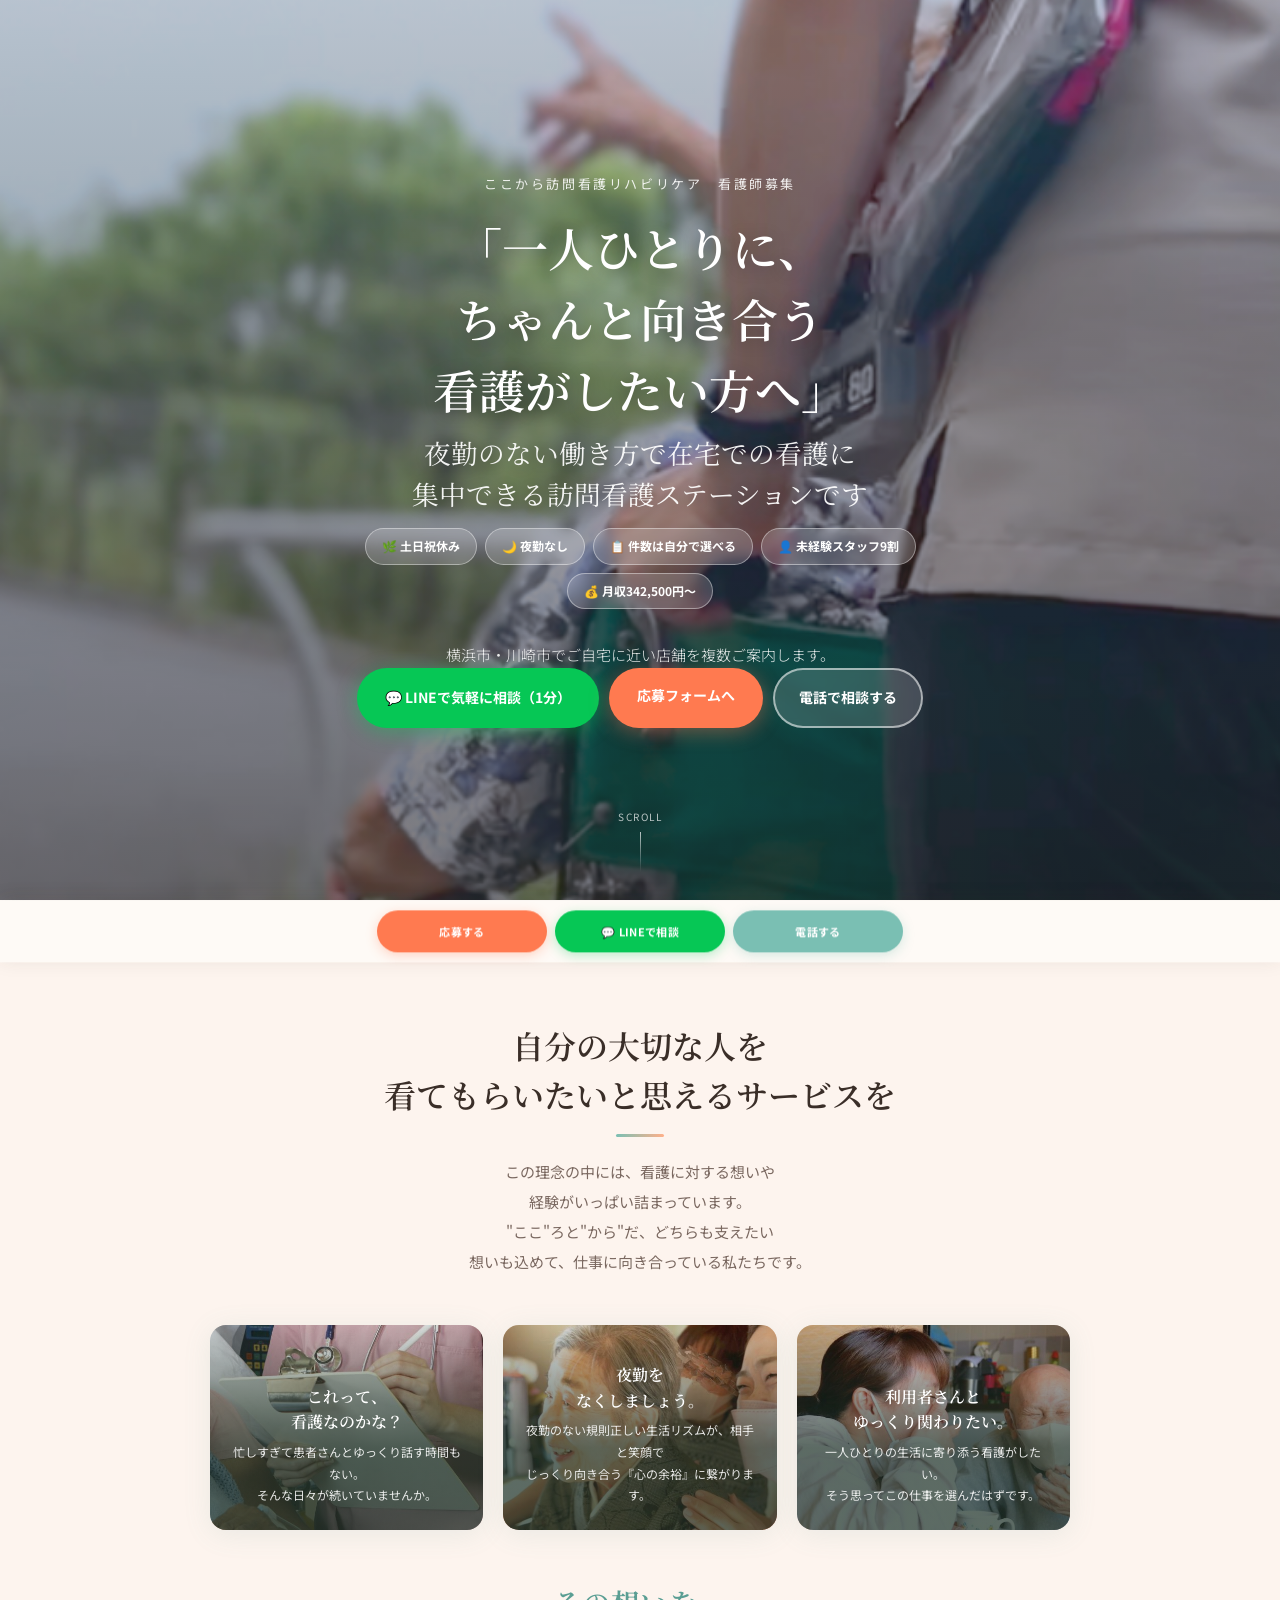
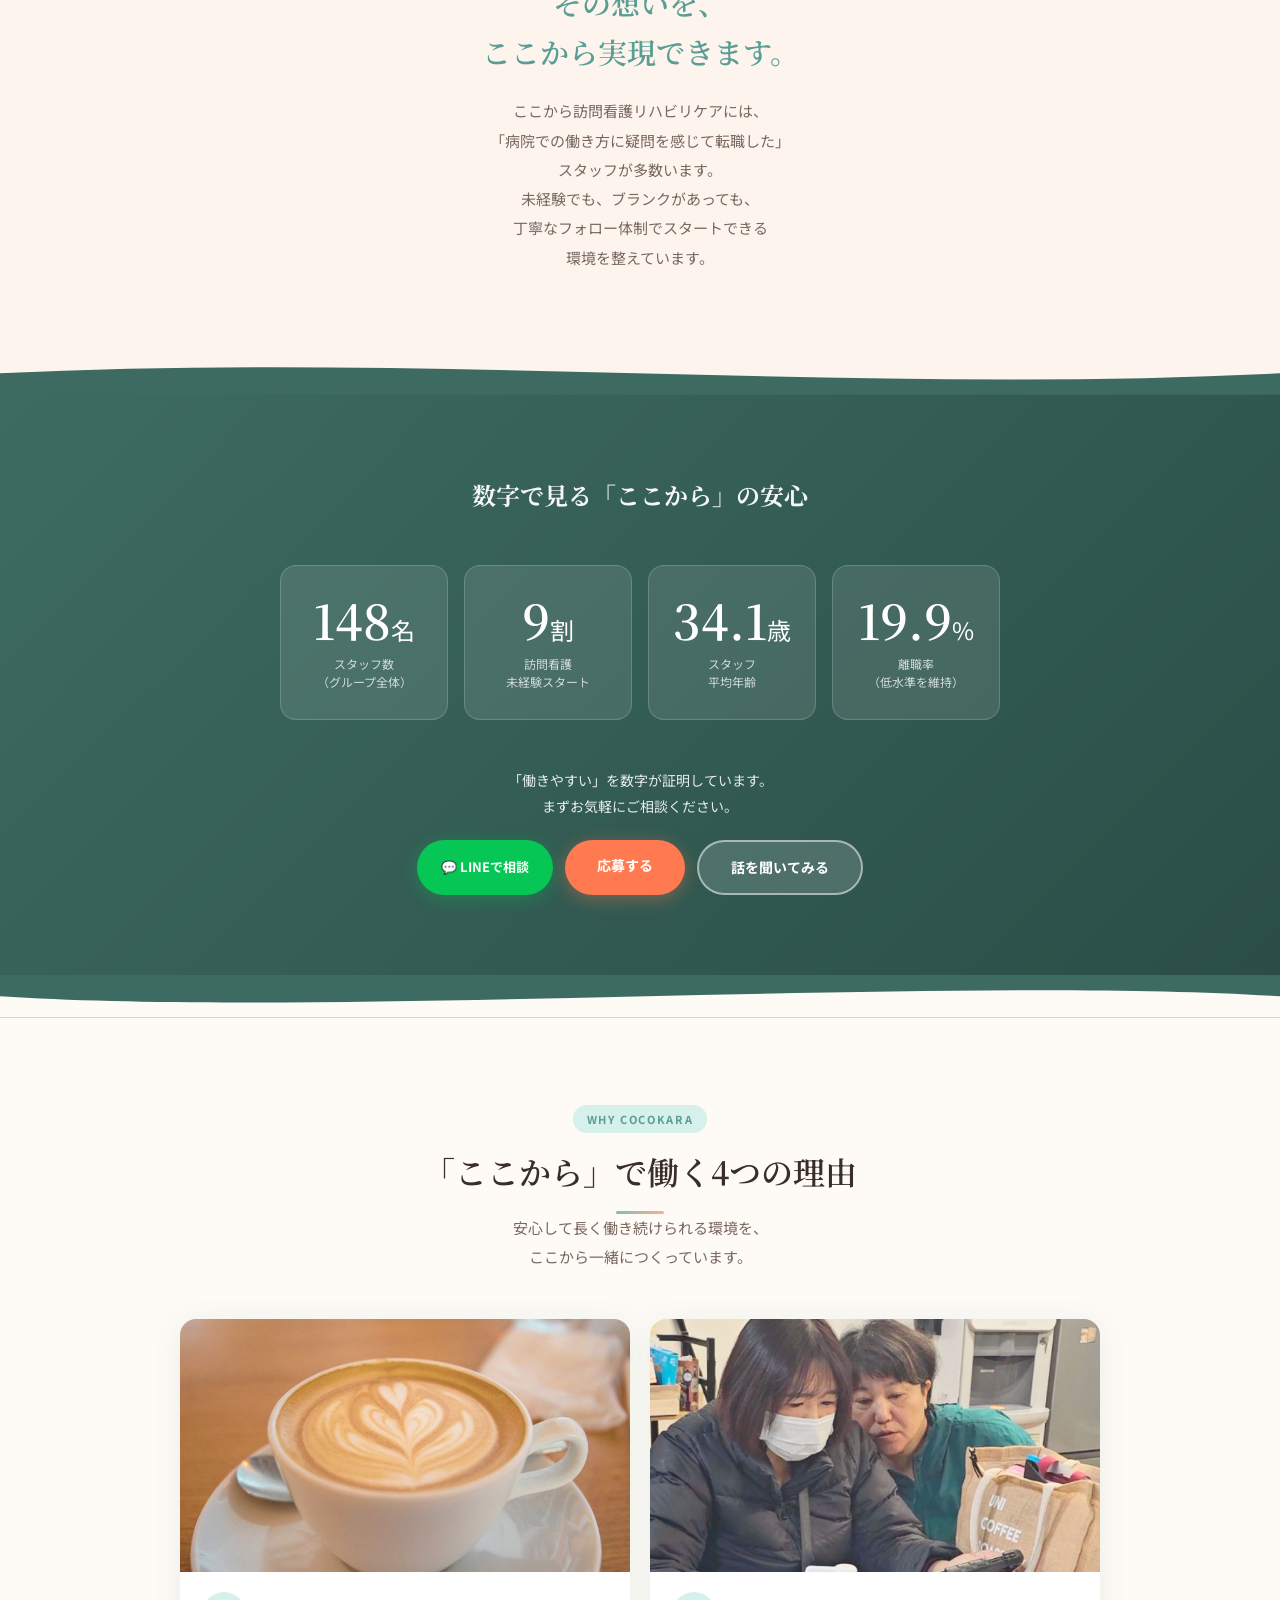
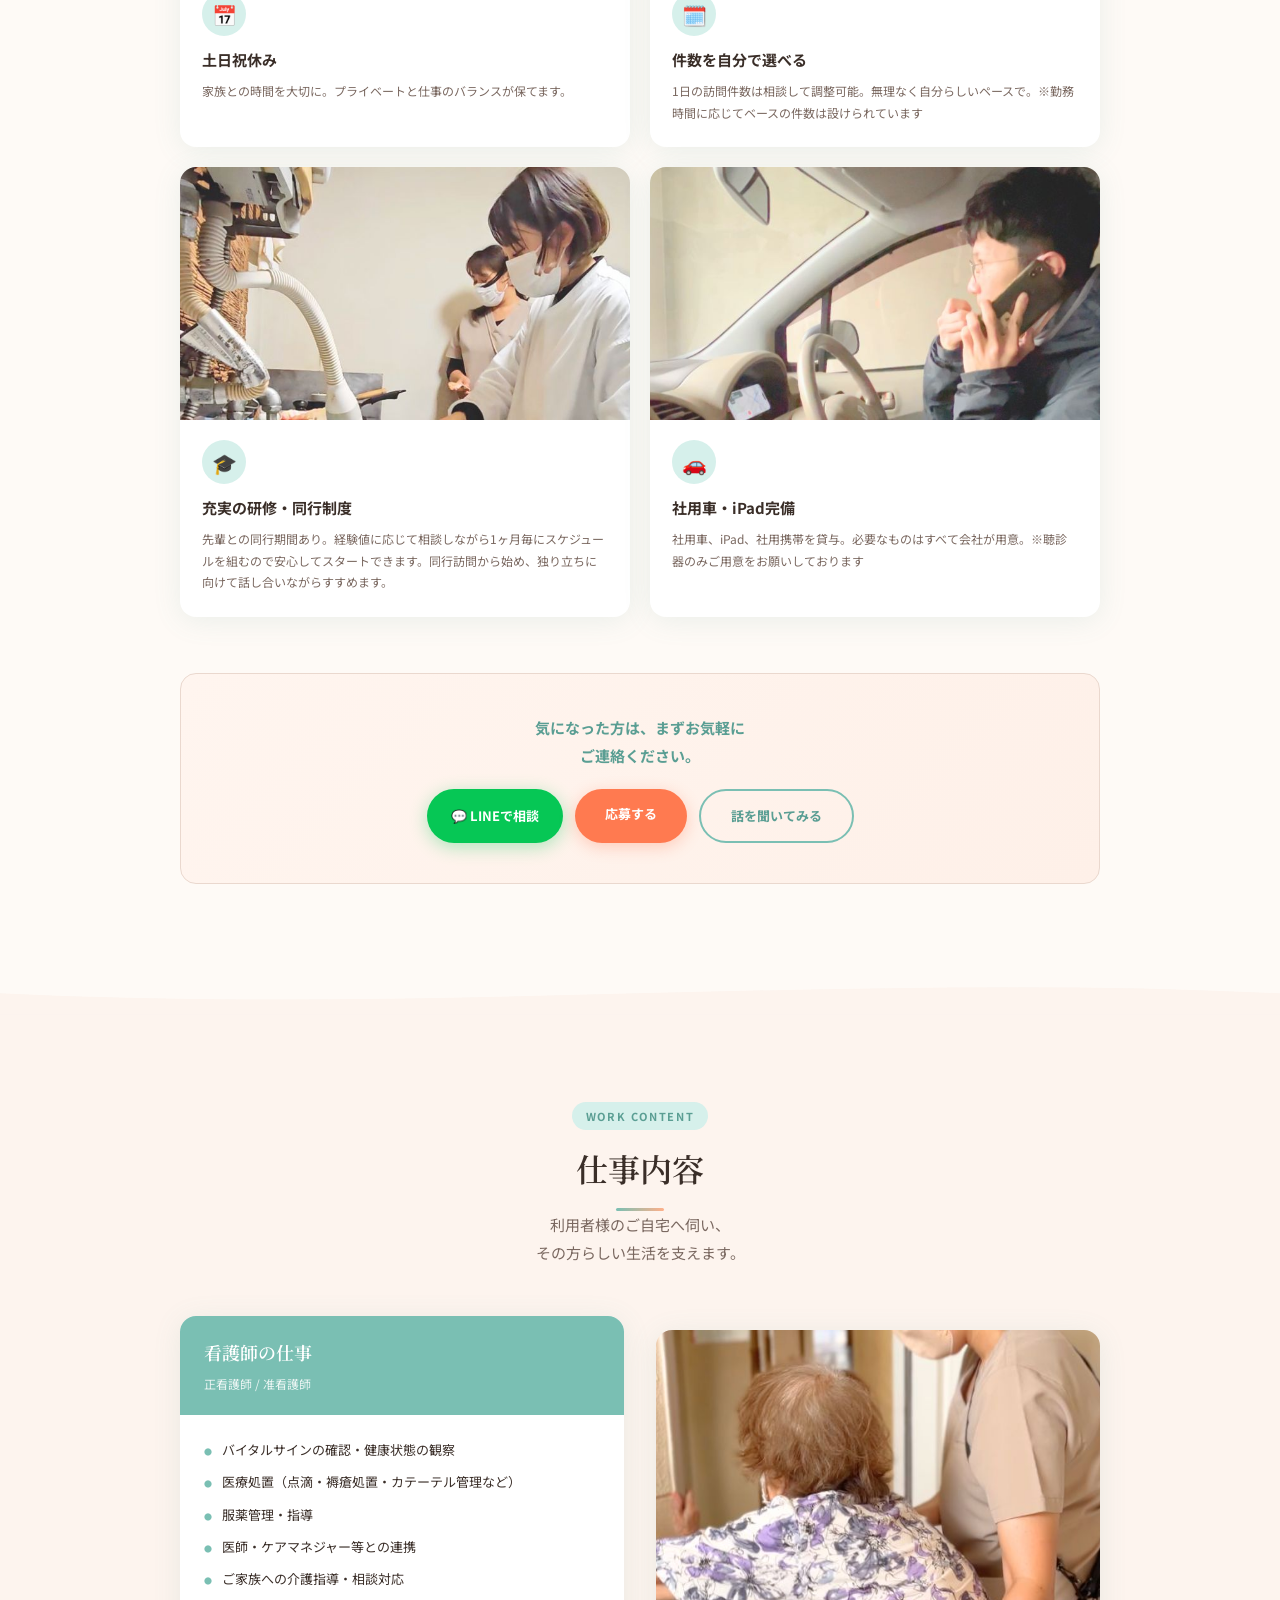
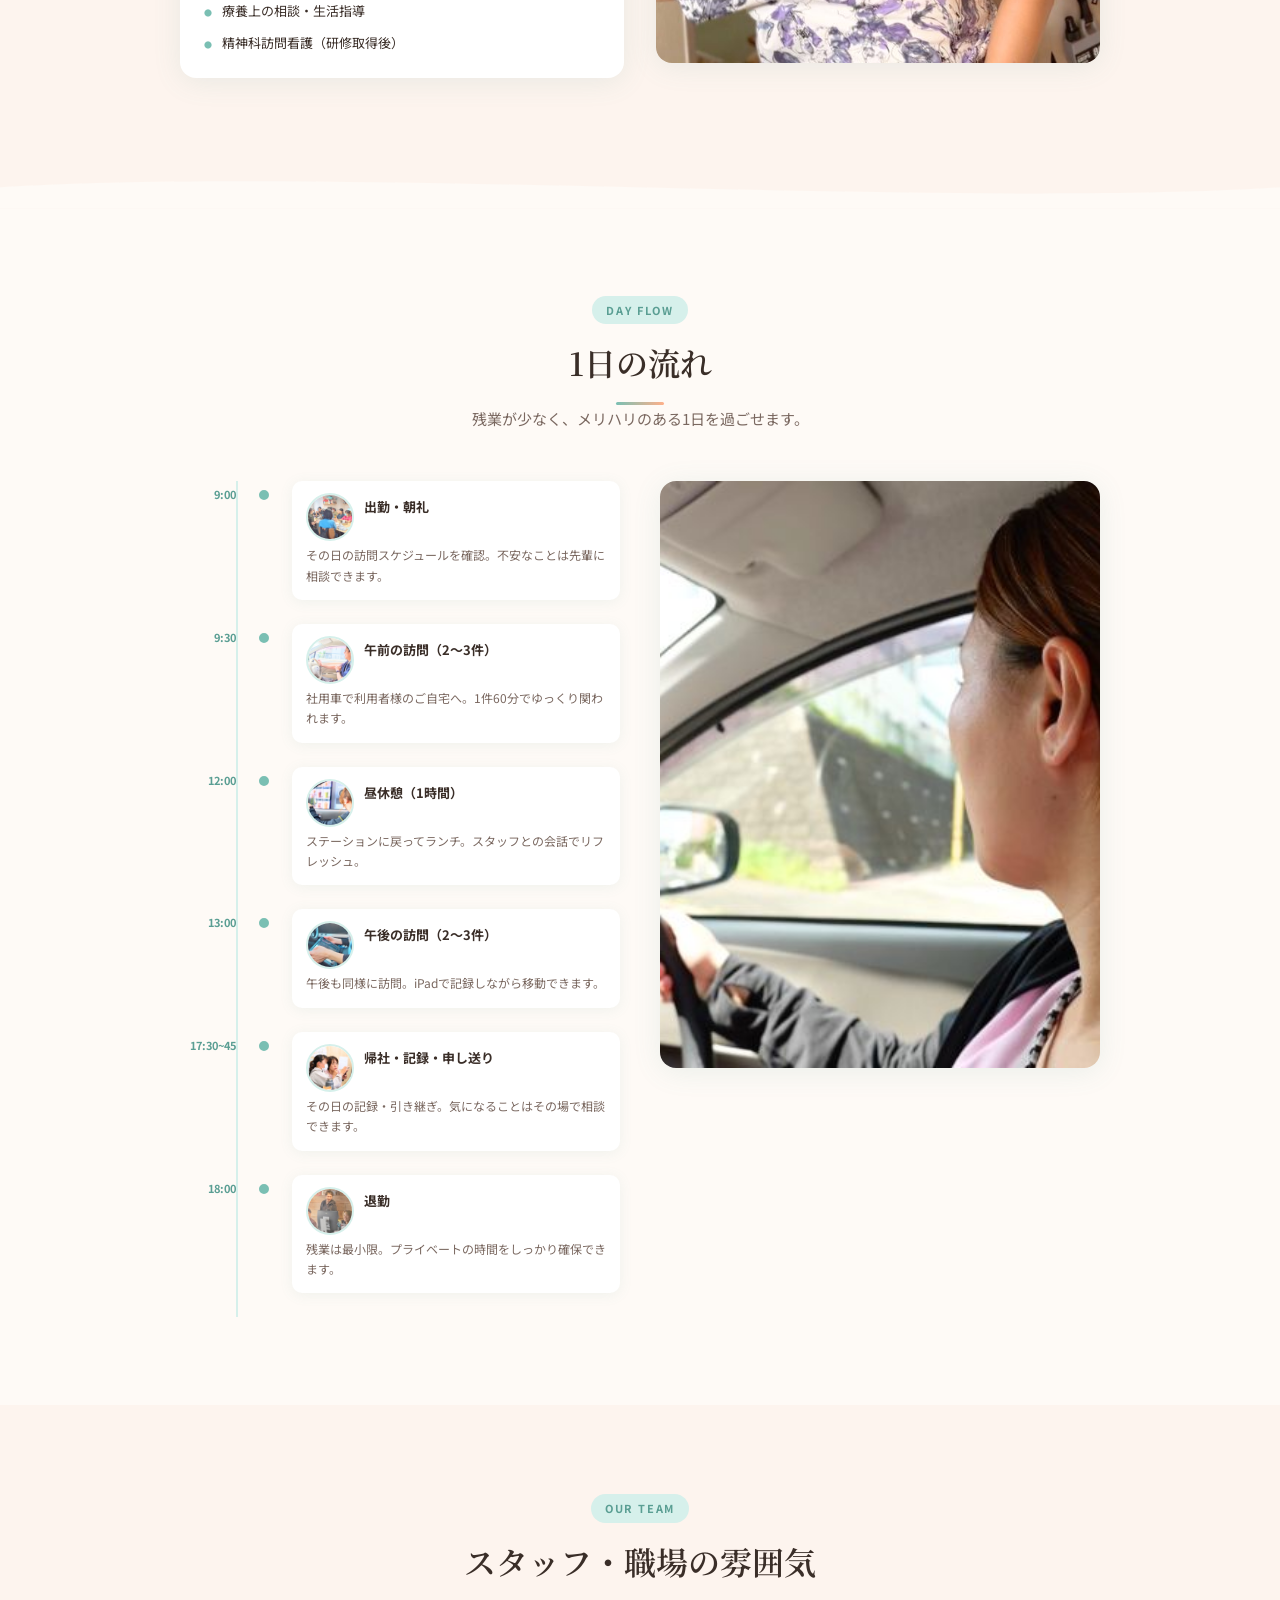
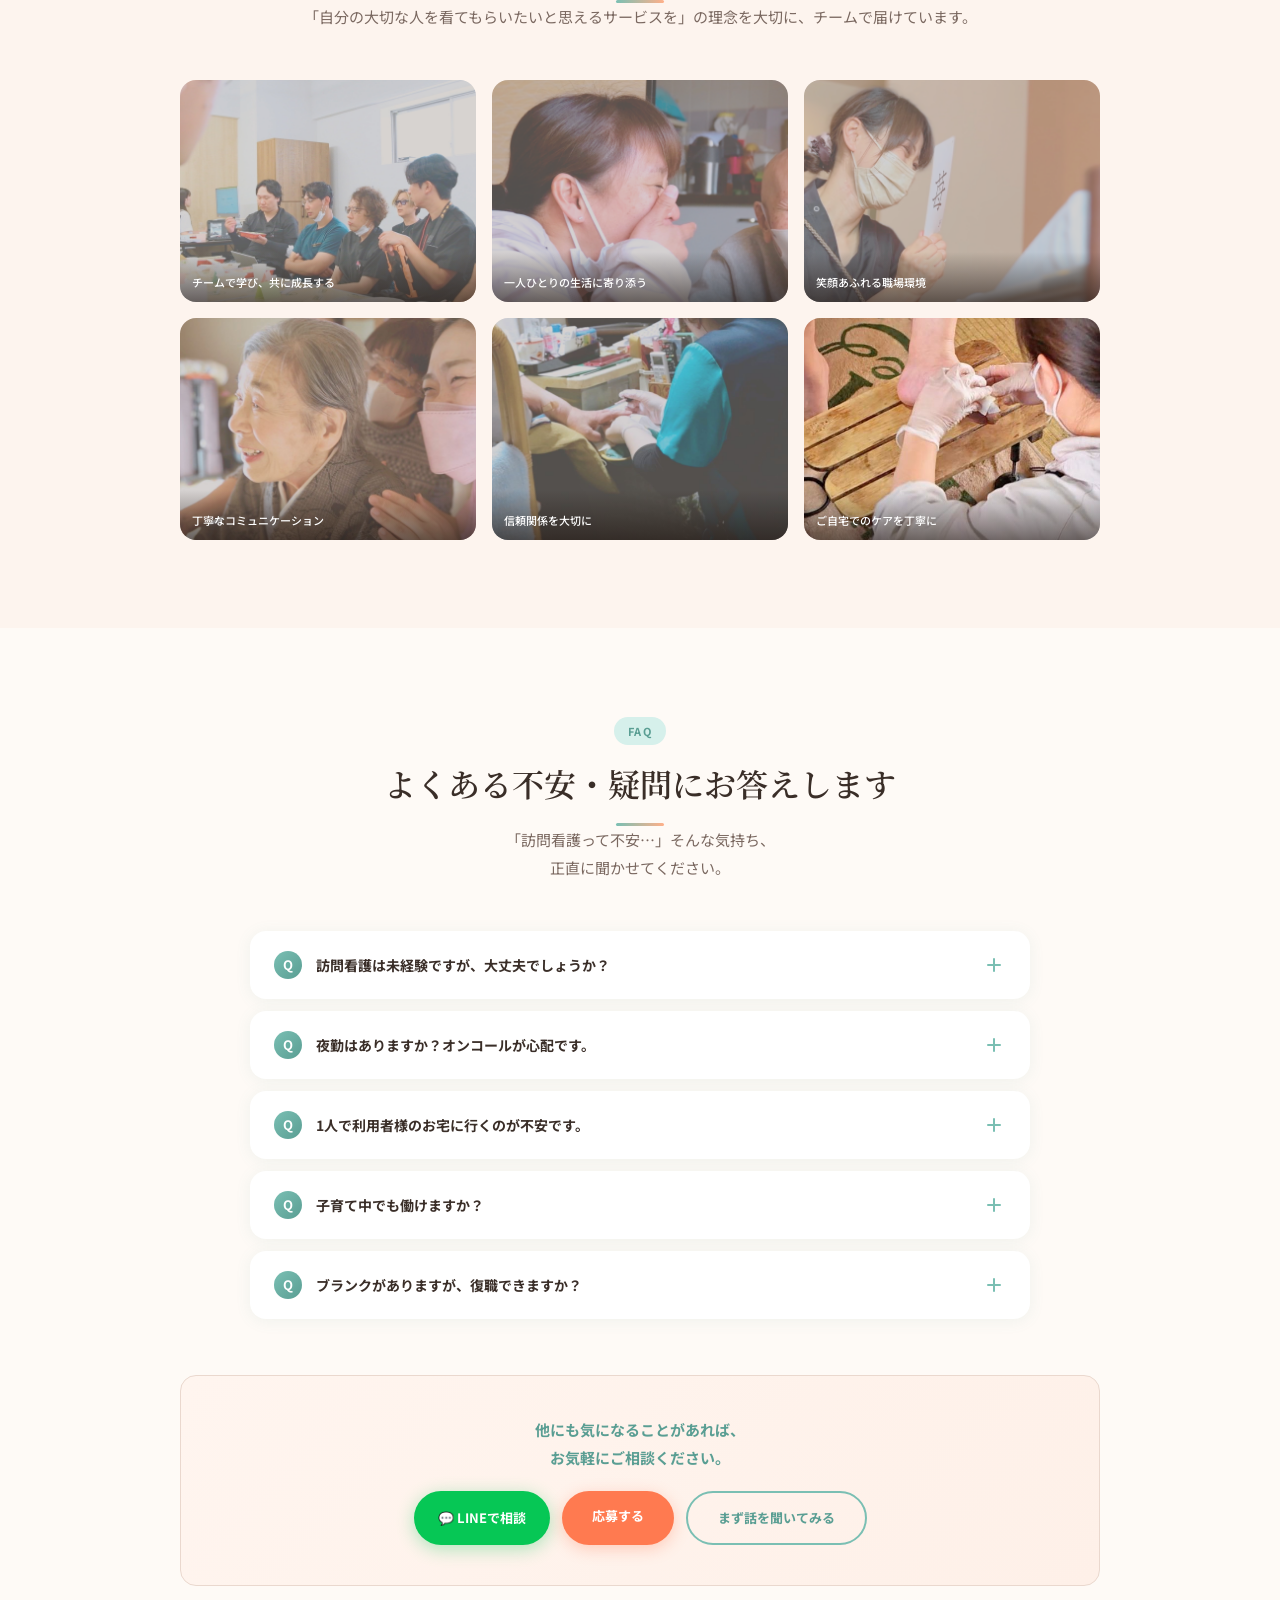
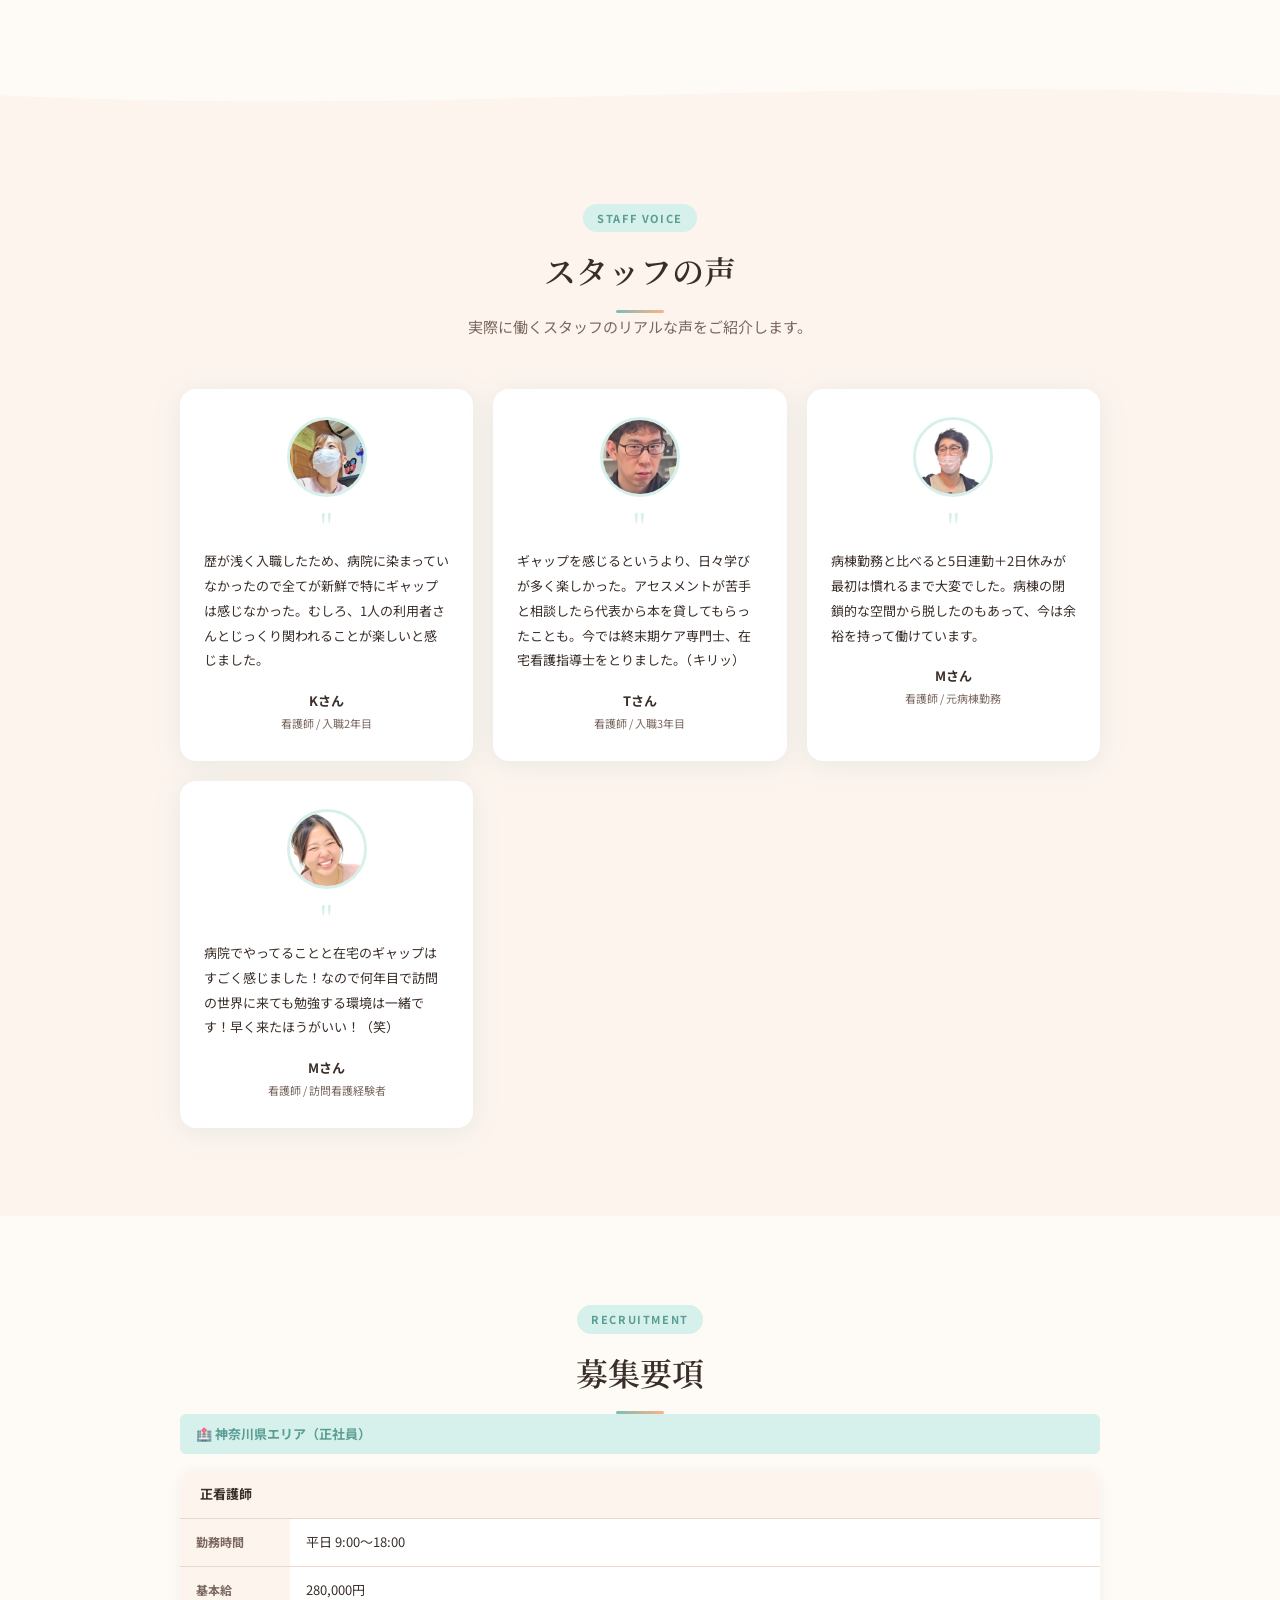
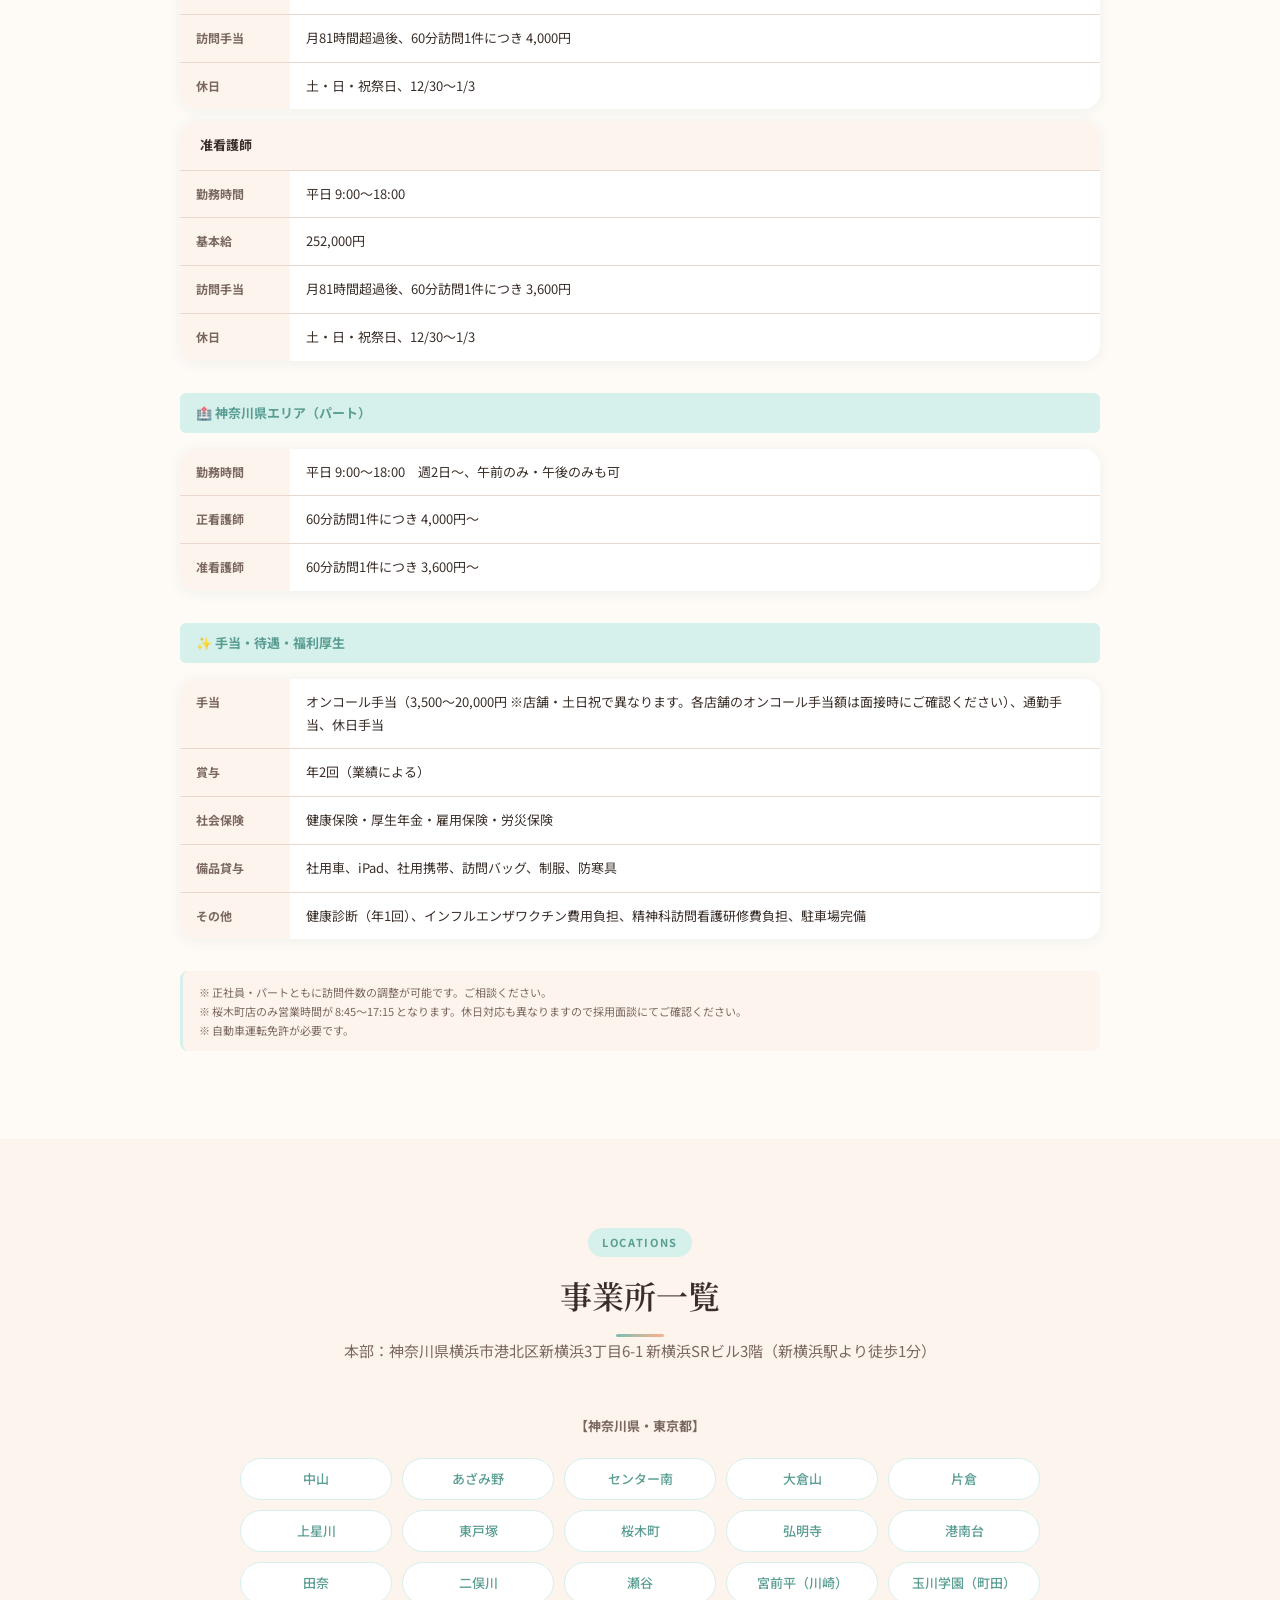
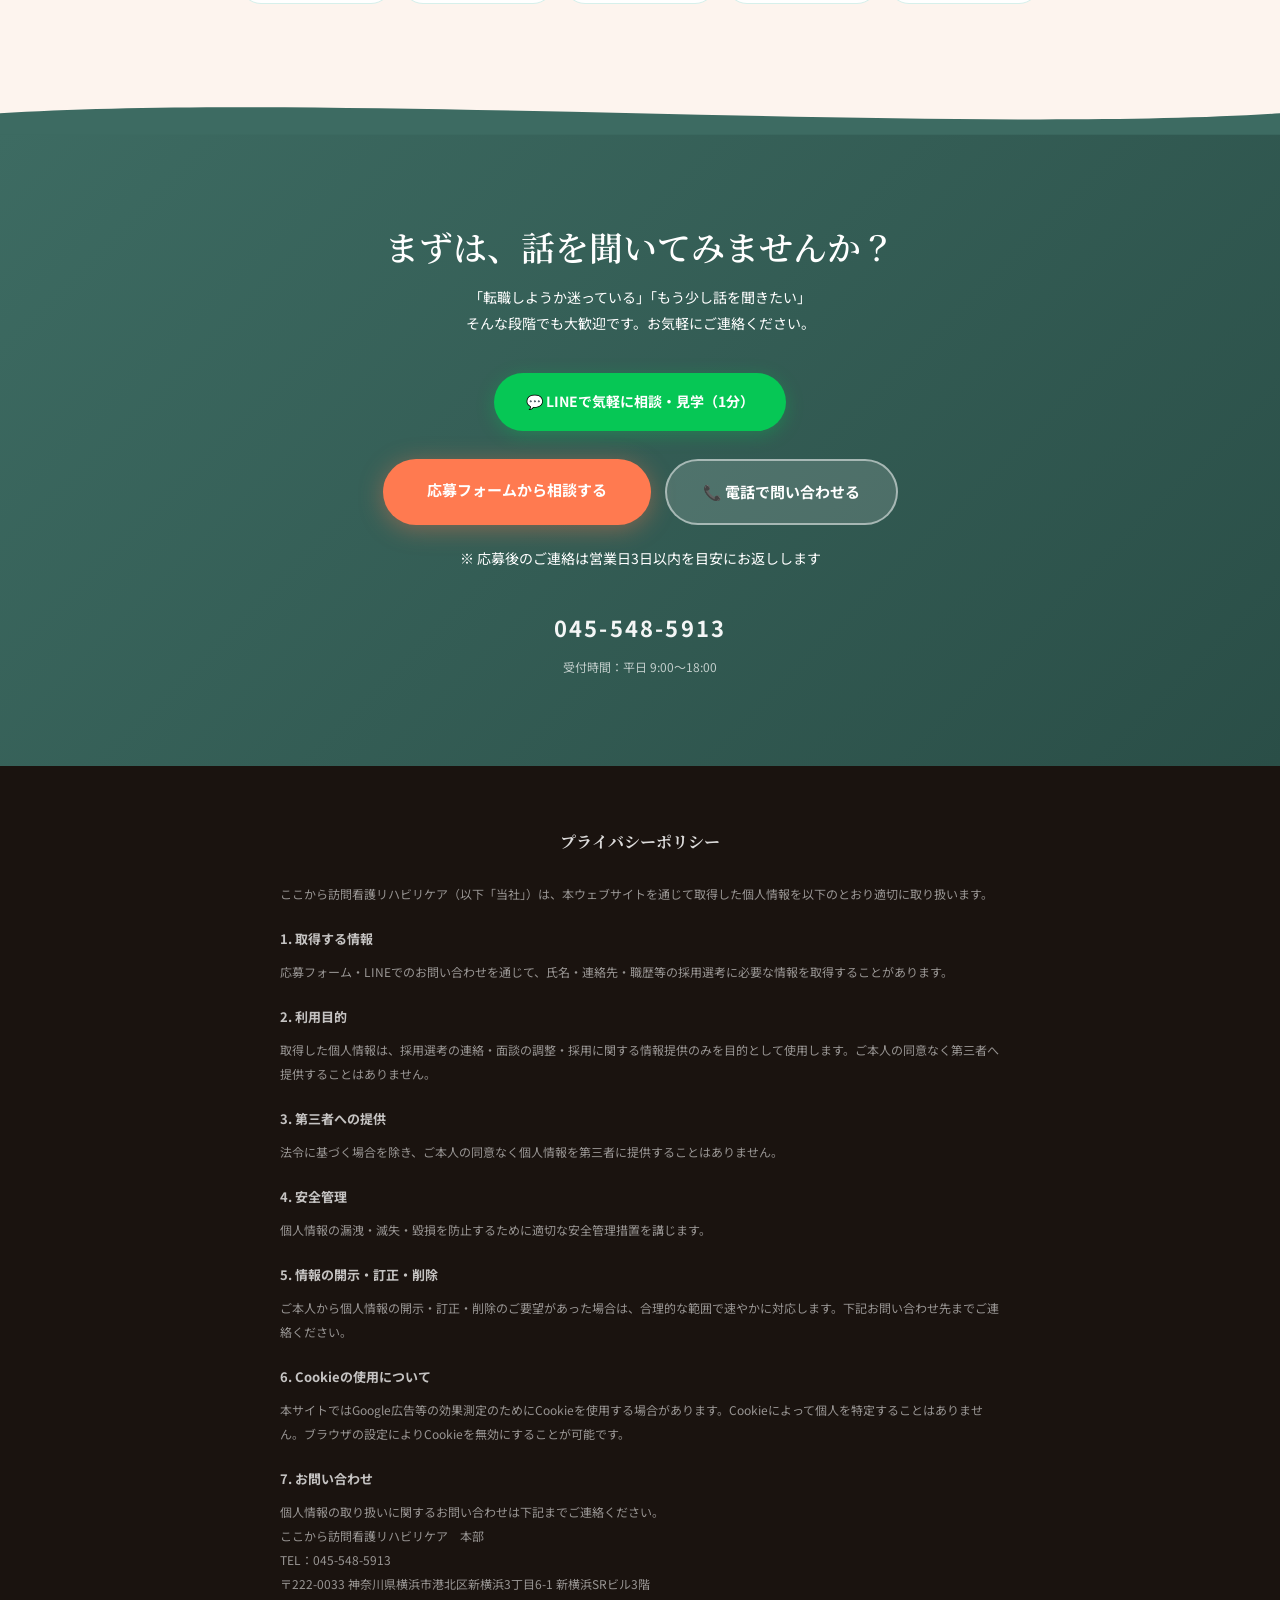
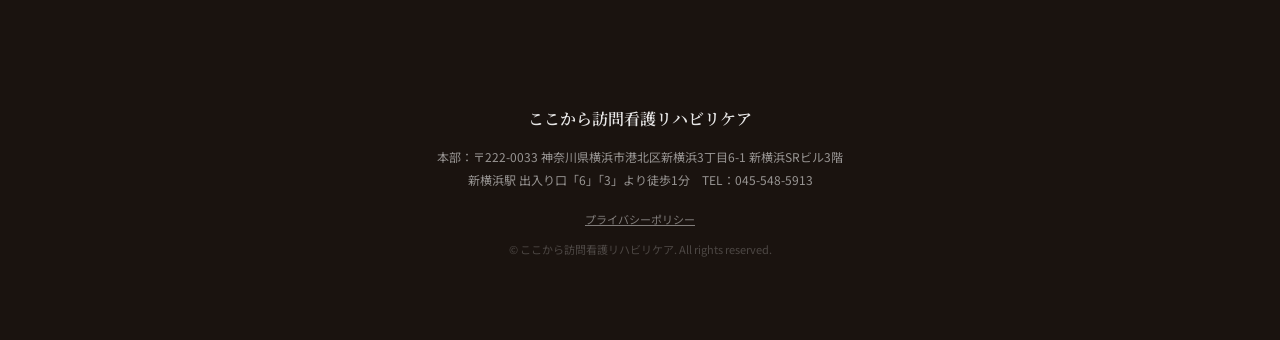
==== commit 80395ae6: "Update index.html" ====
--- a/index.html
+++ b/index.html
@@ -834,8 +834,7 @@
       <div class="divider"></div>
       <p style="margin-top:20px; font-size:15px; color:var(--text-light); line-height:2.0; text-align:center;">
         この理念の中には、看護に対する想いや<br>経験がいっぱい詰まっています。<br>
-        "ここ"ろと"から"だ、どちらも支えたい想いも込めて、<br>
-        仕事に向き合っている私たちです。
+        "ここ"ろと"から"だ、どちらも支えたい<br>想いも込めて、仕事に向き合っている私たちです。
       </p>
     </div>
     <div class="hook-cards">
@@ -949,7 +948,7 @@
         <div class="feature-card-inner">
           <div class="feature-icon">🎓</div>
           <h3>充実の研修・同行制度</h3>
-          <p>先輩との同行期間あり。経験値に応じて相談しながら、1ヶ月毎にスケジュールを組むので安心してスタートできます。同行訪問から始めて独り立ちに向け話し合いながらすすめます。</p>
+          <p>先輩との同行期間あり。経験値に応じて相談しながら1ヶ月毎にスケジュールを組むので安心してスタートできます。同行訪問から始め、独り立ちに向けて話し合いながらすすめます。</p>
         </div>
       </div>
       <div class="feature-card reveal reveal-delay-4">
@@ -957,7 +956,7 @@
         <div class="feature-card-inner">
           <div class="feature-icon">🚗</div>
           <h3>社用車・iPad完備</h3>
-          <p>社用車、iPad、社用携帯を貸与。必要なものはすべて会社が用意。</p>
+          <p>社用車、iPad、社用携帯を貸与。必要なものはすべて会社が用意。※聴診器のみご用意をお願いしております</p>
         </div>
       </div>
     </div>
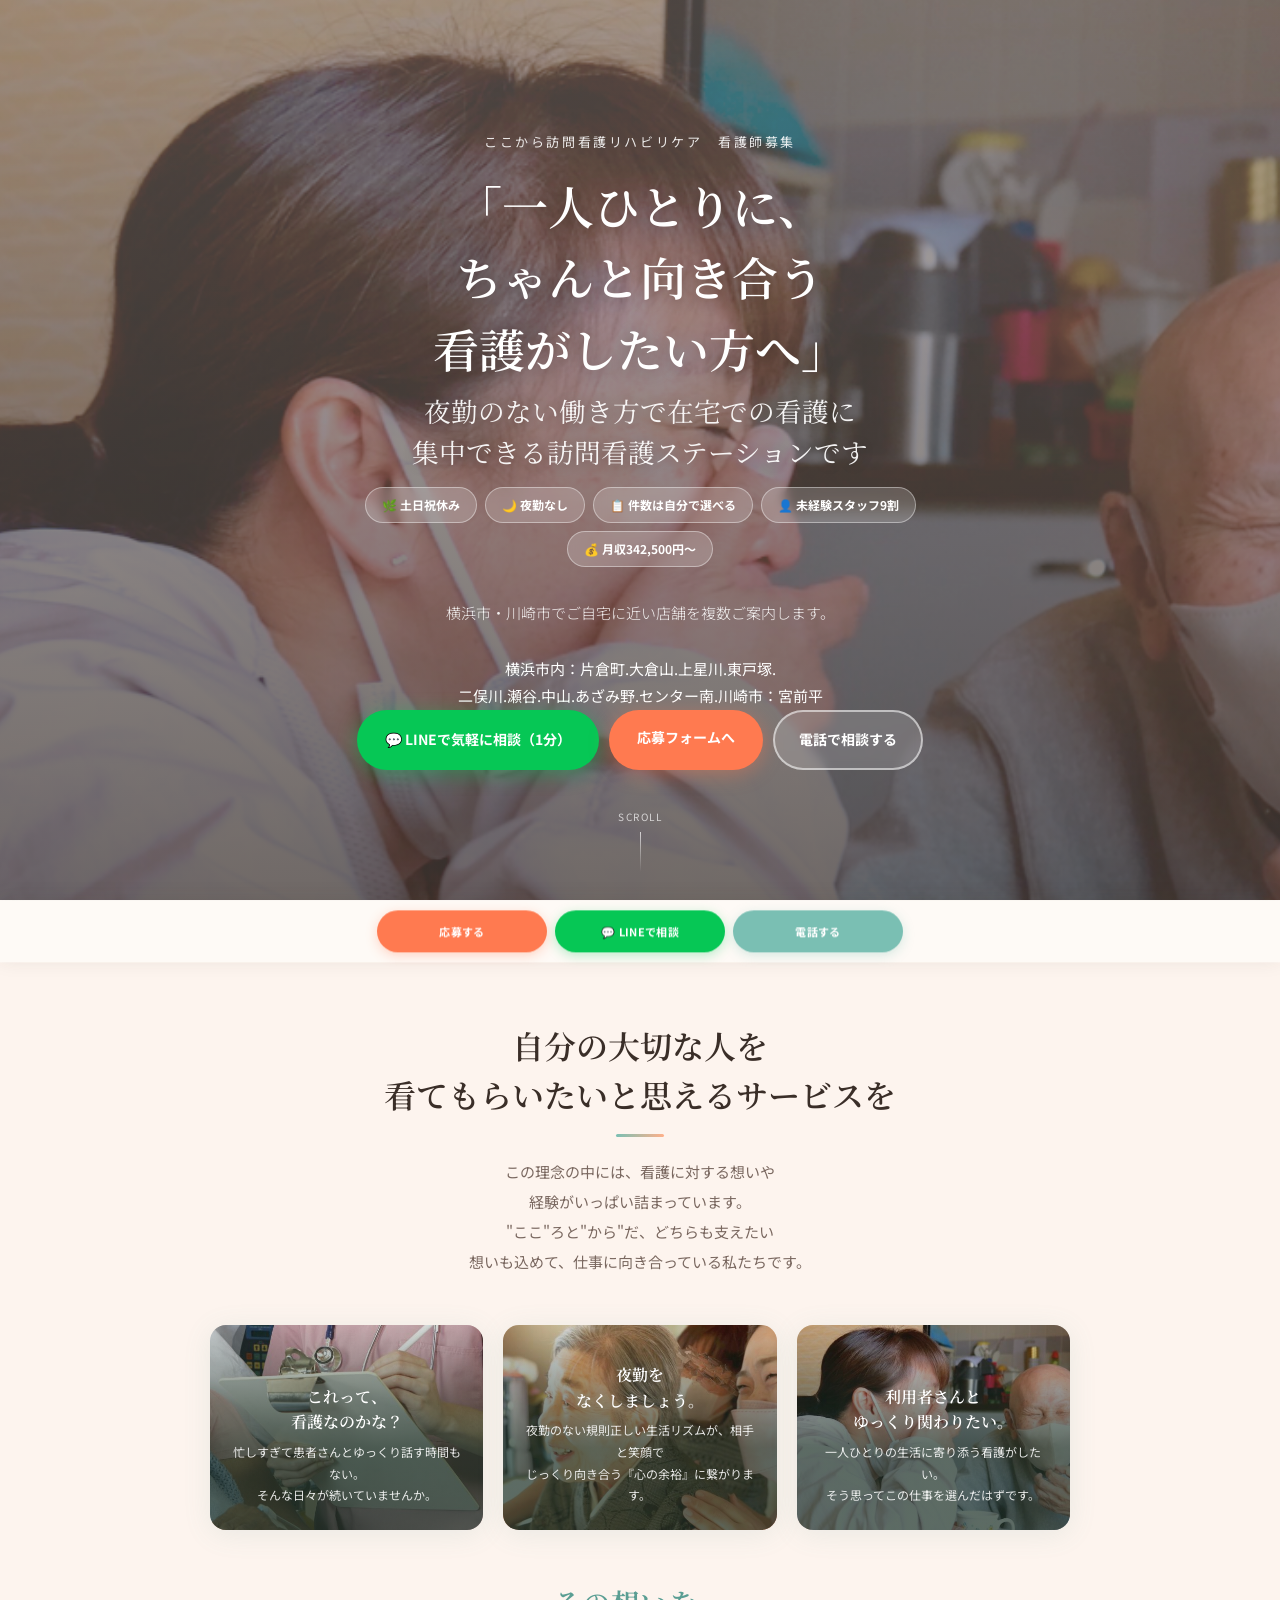
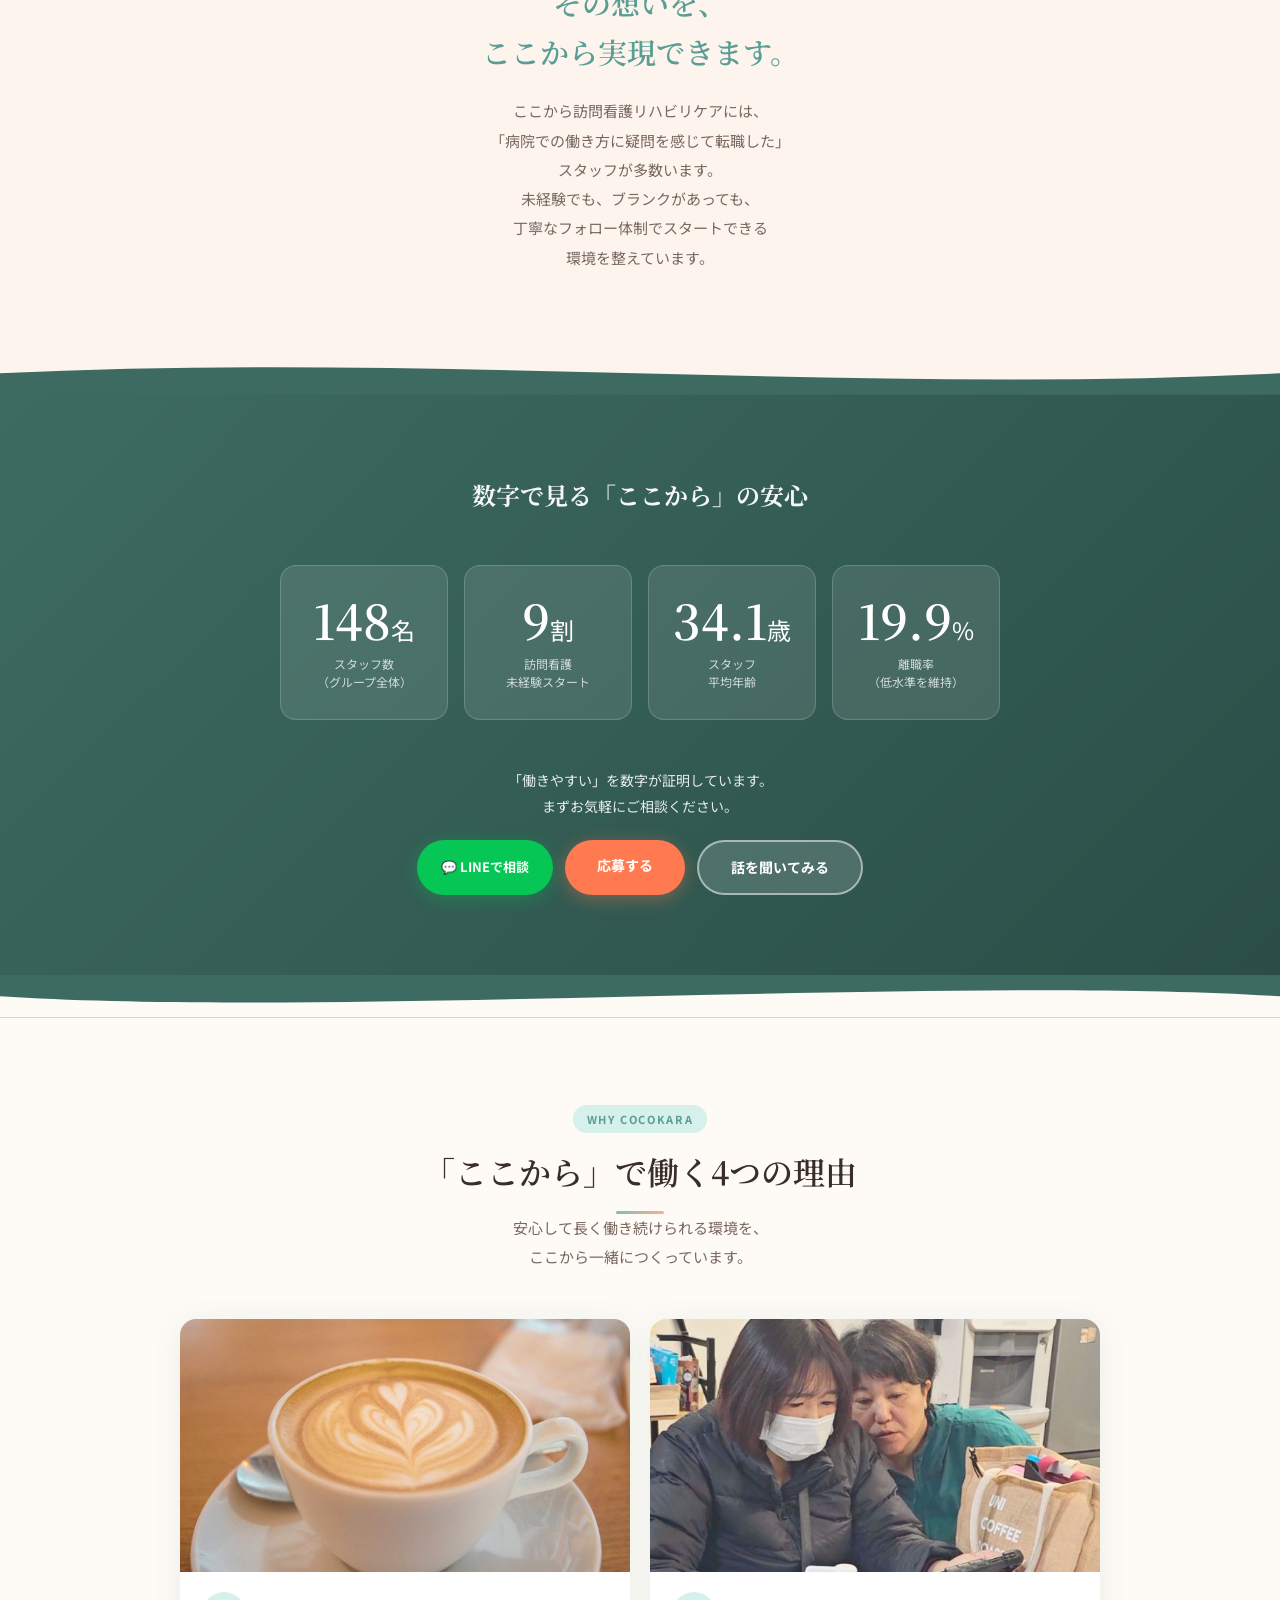
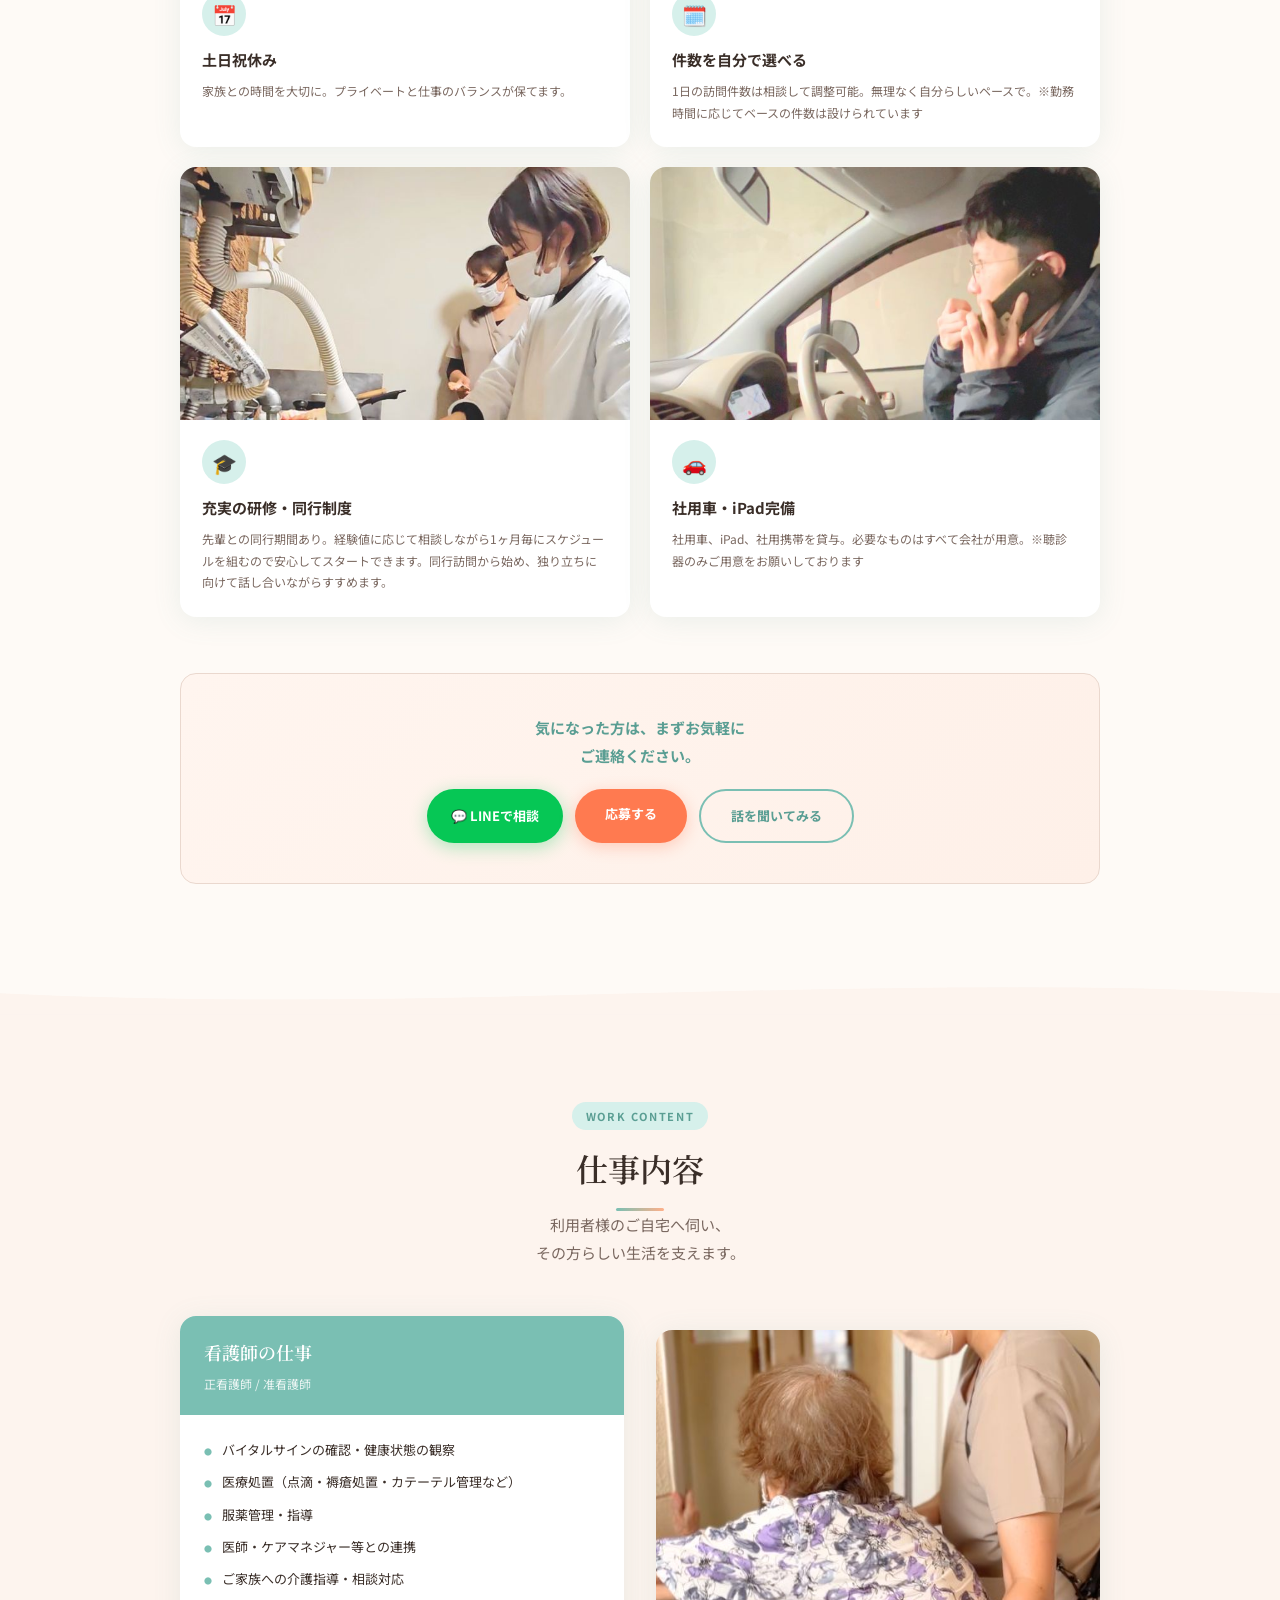
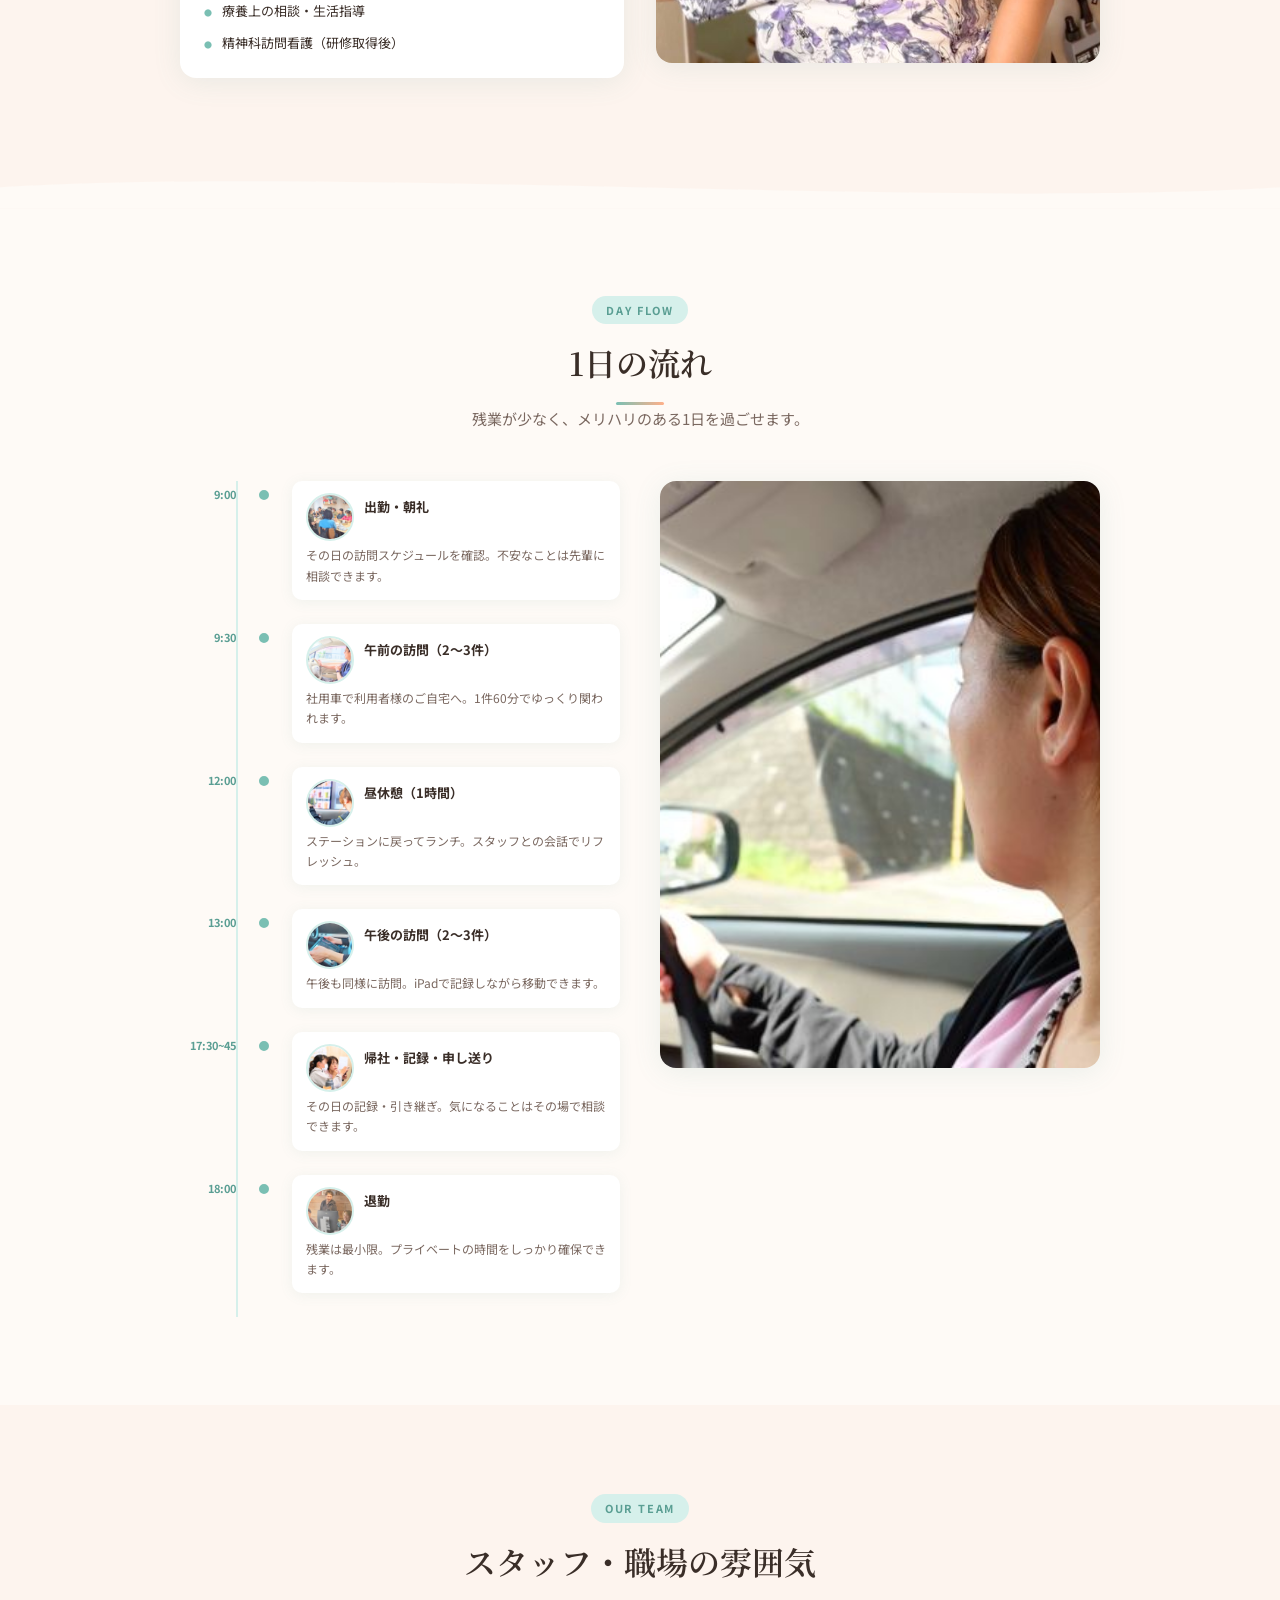
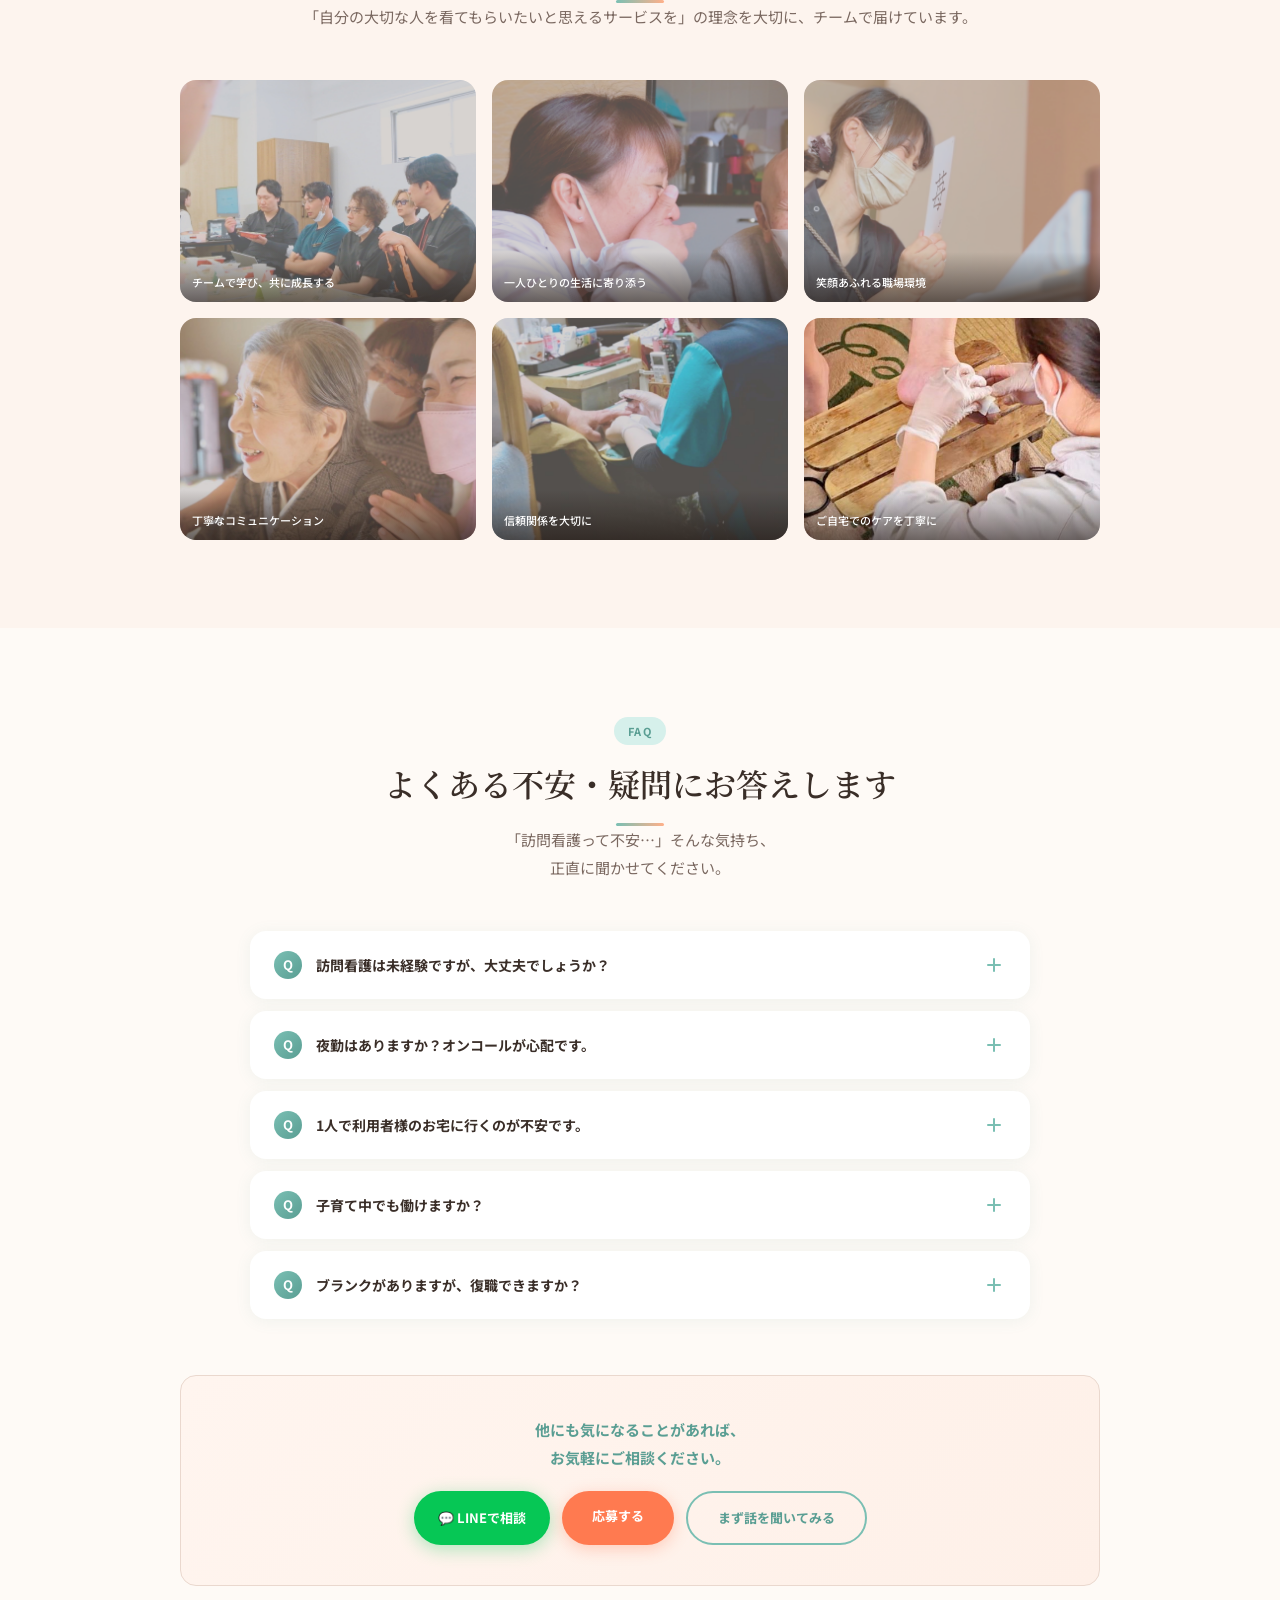
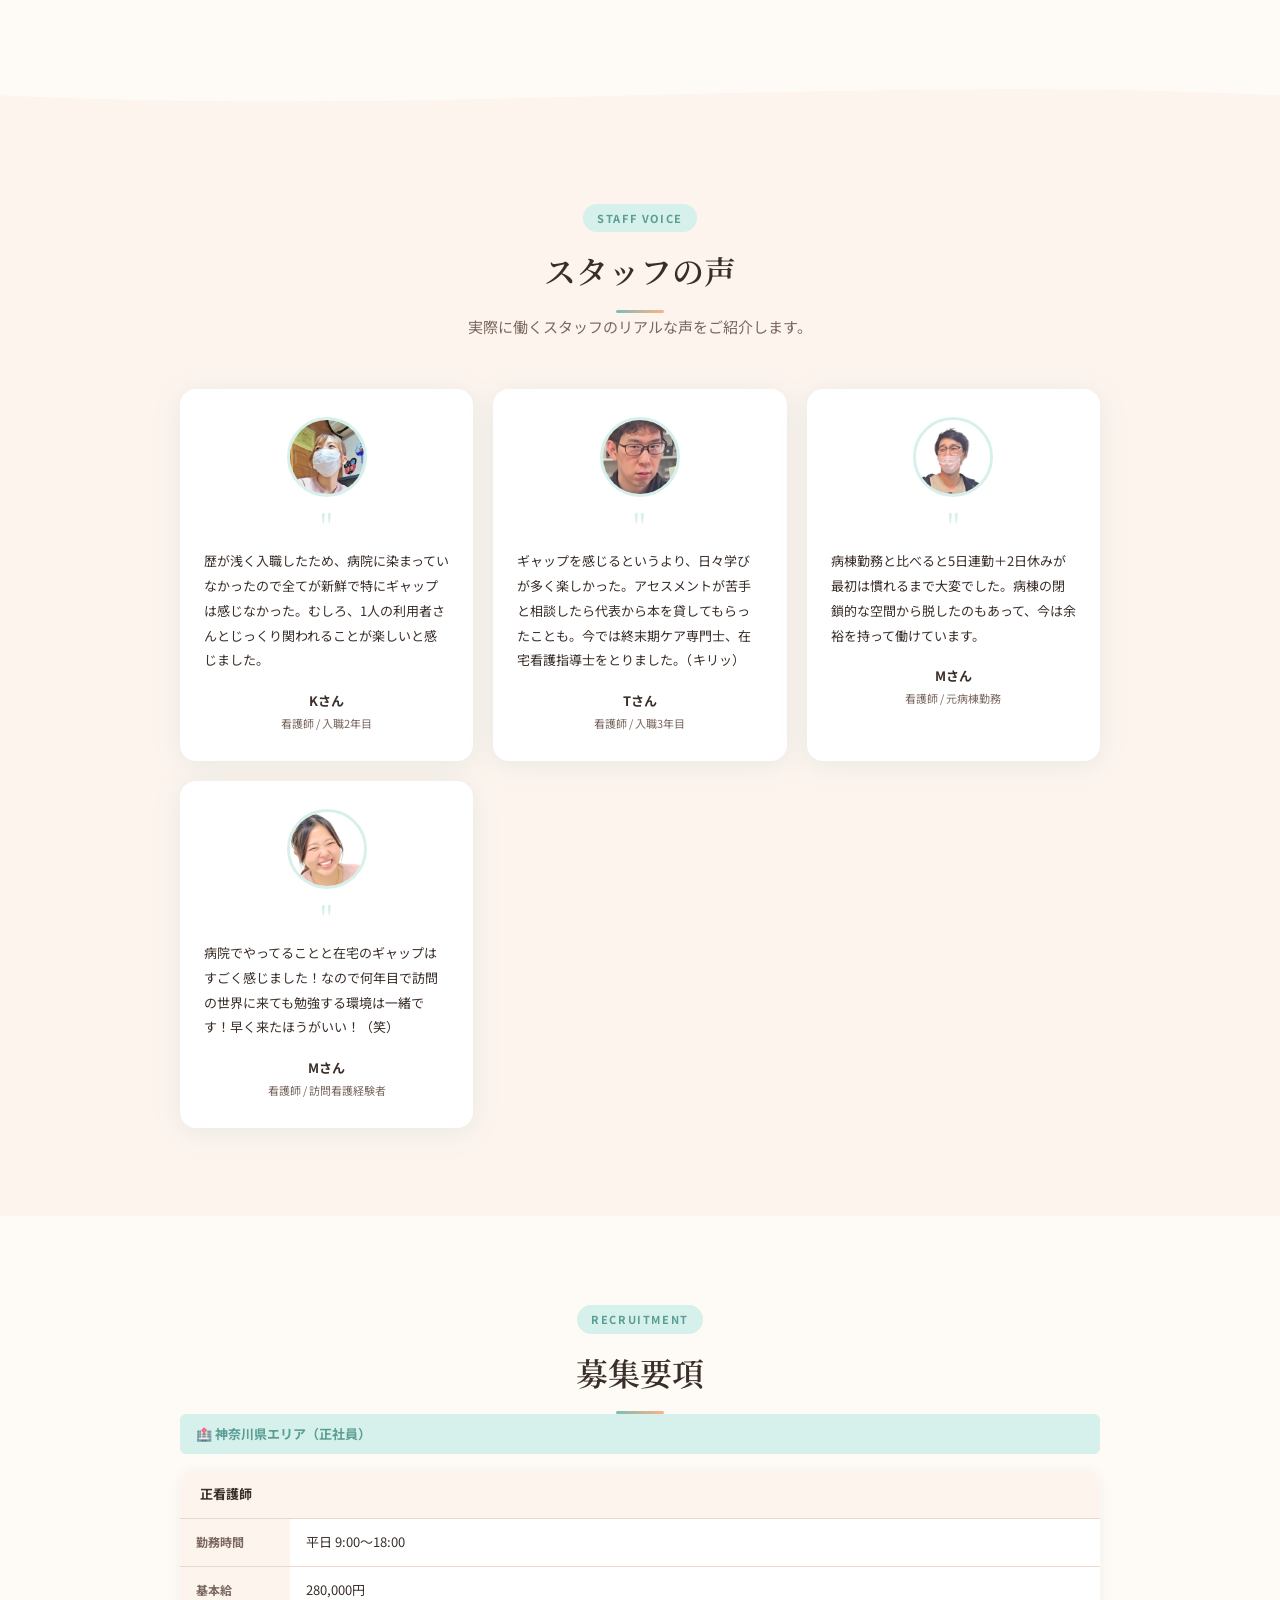
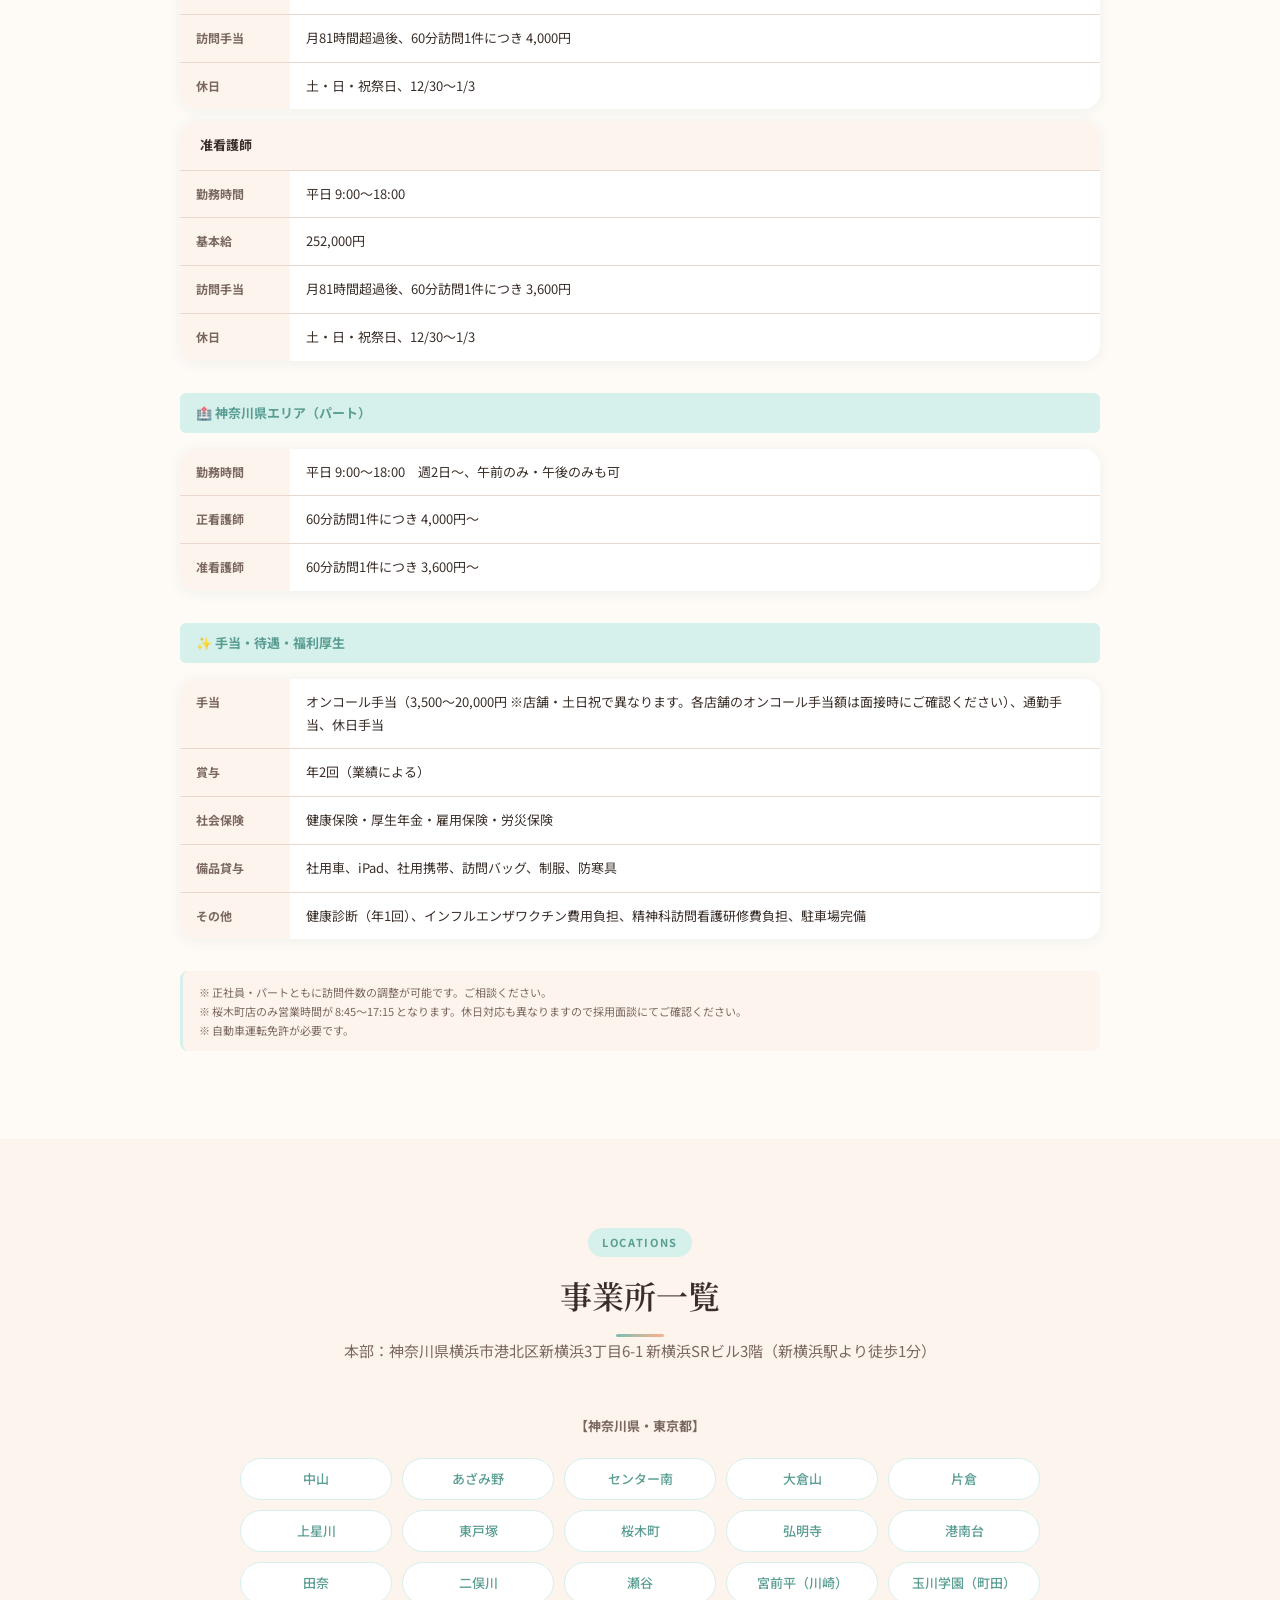
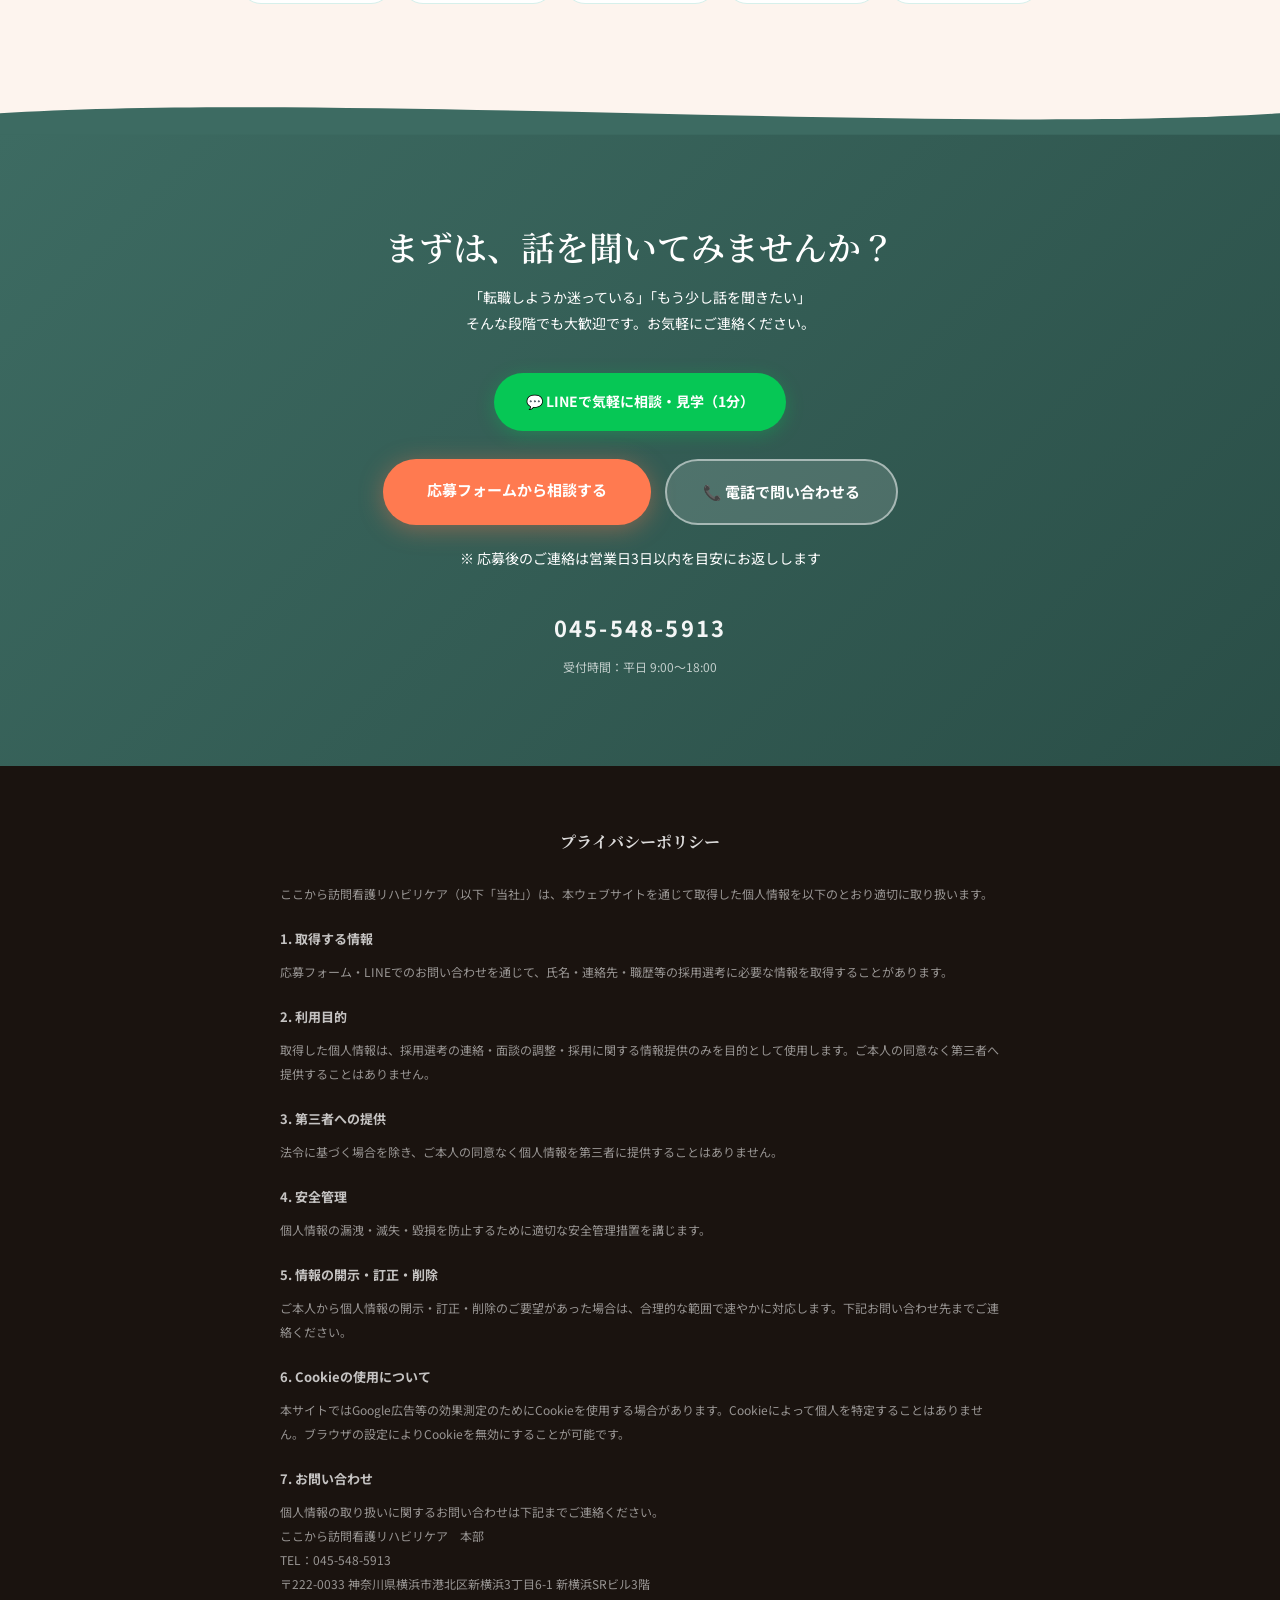
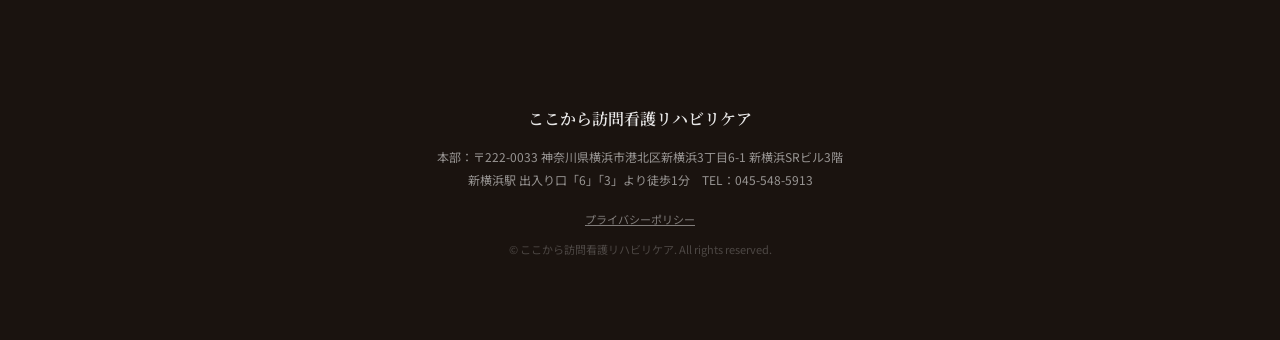
==== commit bcee86a3: "Update index.html" ====
--- a/index.html
+++ b/index.html
@@ -810,6 +810,7 @@
       <span class="hero-badge">💰 月収342,500円〜</span>
     </div> 
     <p class="hero-sub" style="margin:10px 0 0;">横浜市・川崎市でご自宅に近い店舗を複数ご案内します。</p>
+    <br>横浜市内：片倉町.大倉山.上星川.東戸塚.<br>二俣川.瀬谷.中山.あざみ野.センター南.川崎市：宮前平
     <div class="hero-btns">
       <a href="https://lin.ee/pGsiGmi" class="btn-hero-line" target="_blank" rel="noopener" onclick="gtag('event','conversion',{'send_to':'AW-17406752979/Z00jCL_0yqgbENPxl-xA'});">💬 LINEで気軽に相談（1分）</a>
       <a href="https://forms.gle/UXiUpBRirnQ5PRbq5" class="btn-hero-main" target="_blank" rel="noopener" onclick="gtag('event','conversion',{'send_to':'AW-17406752979/eGJzCPjR3ewbENPxl-xA'});">応募フォームへ</a>
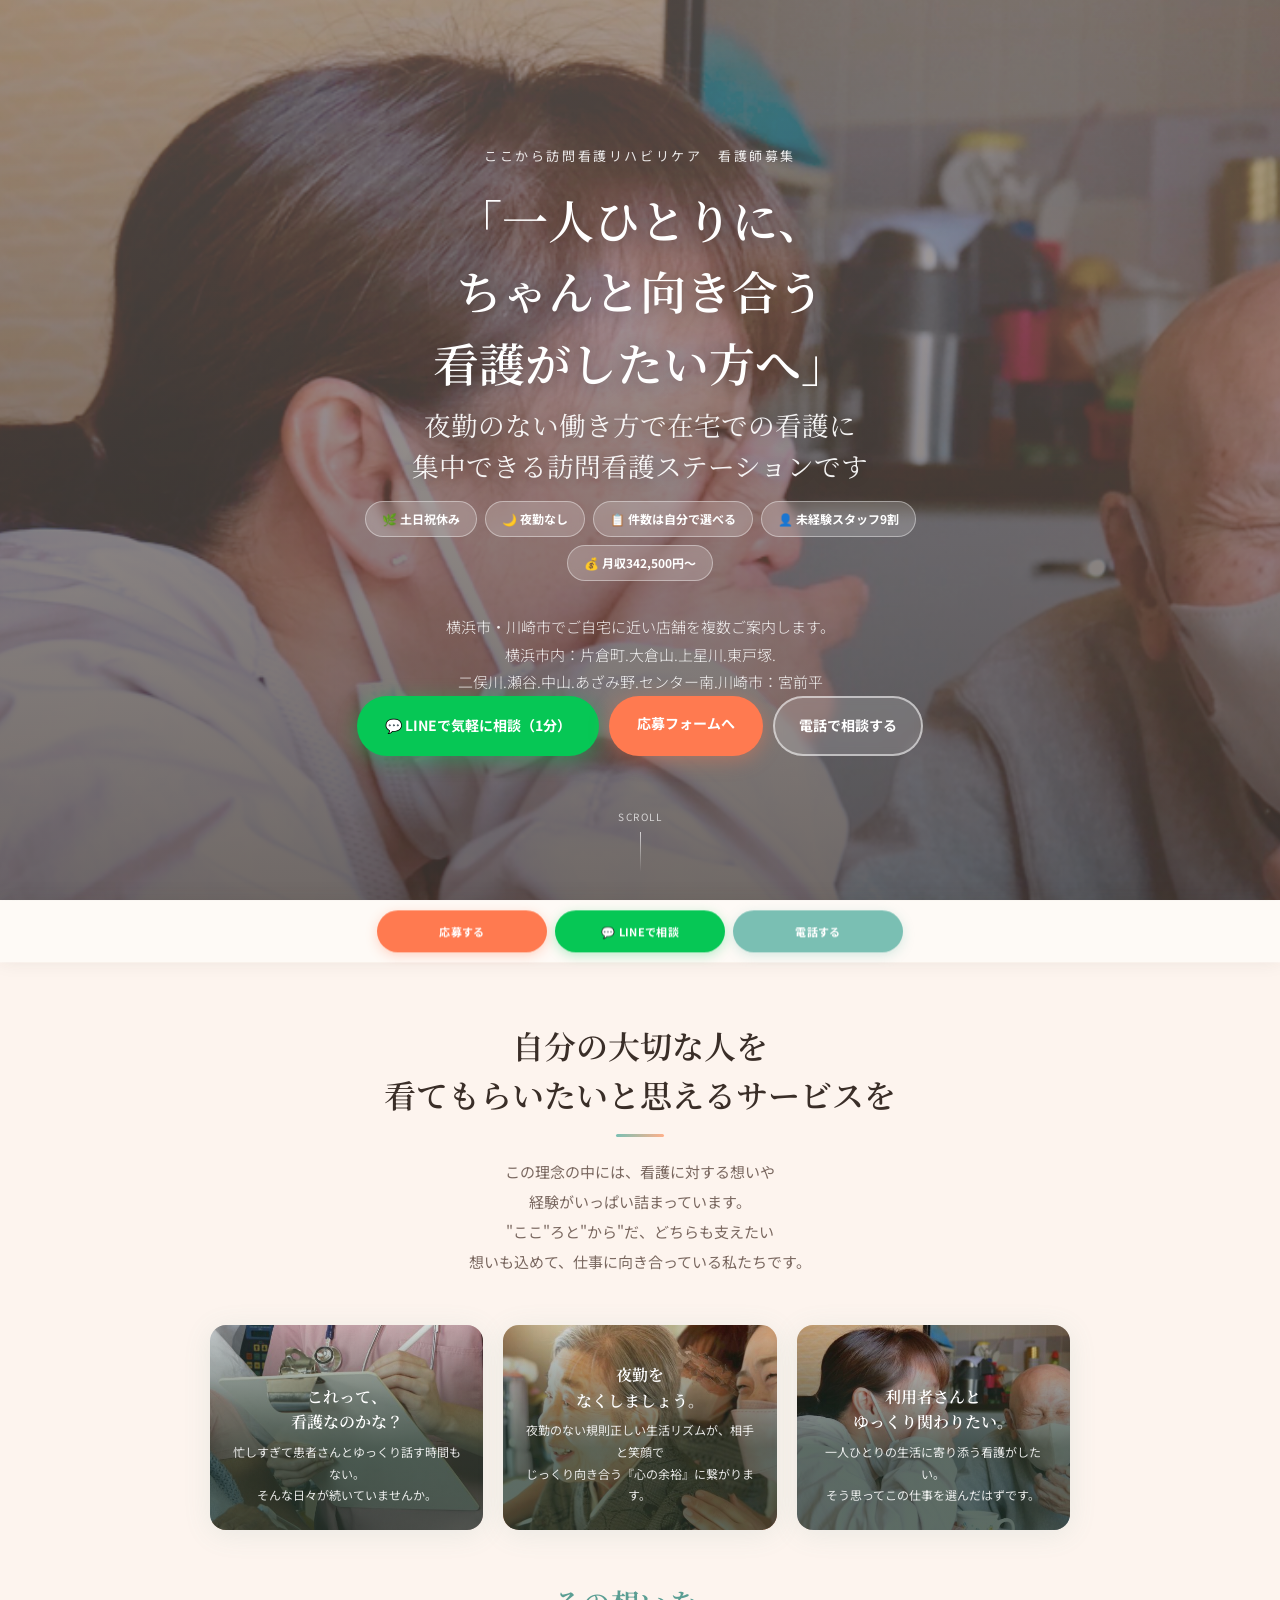
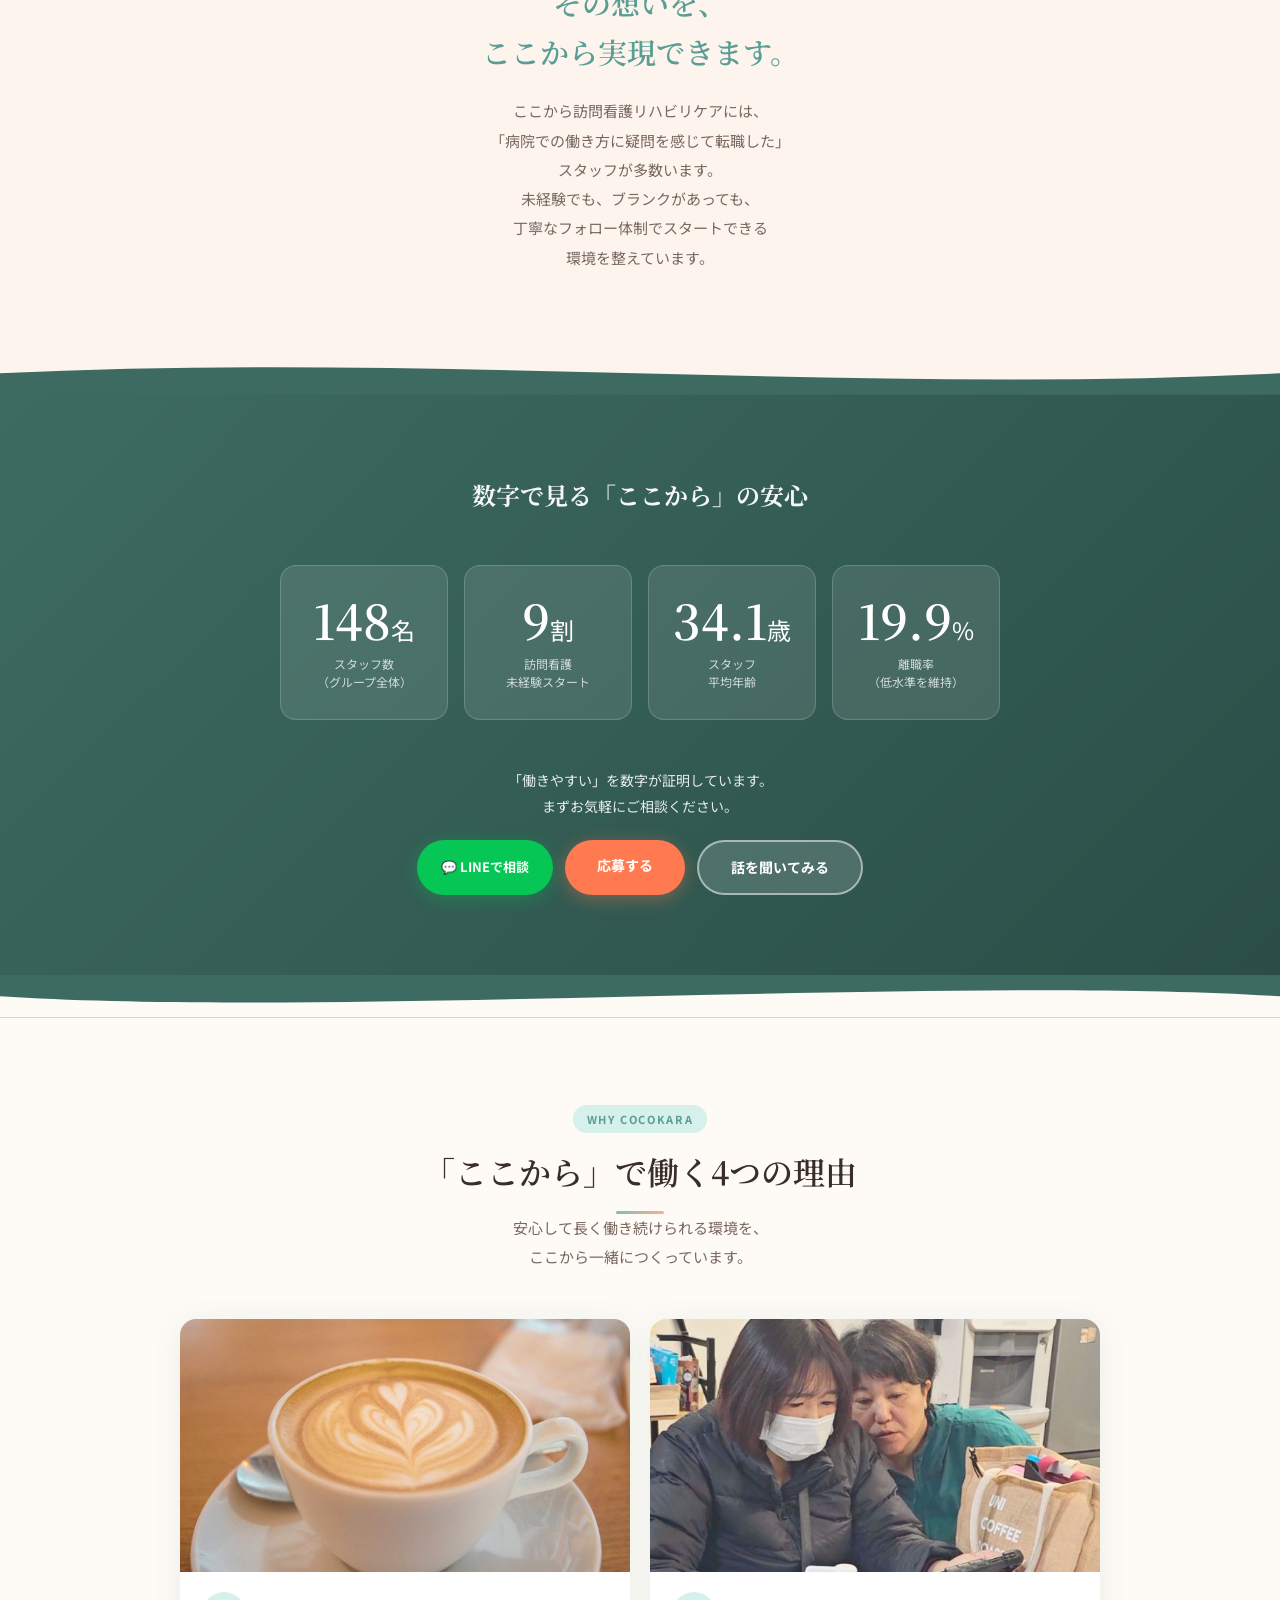
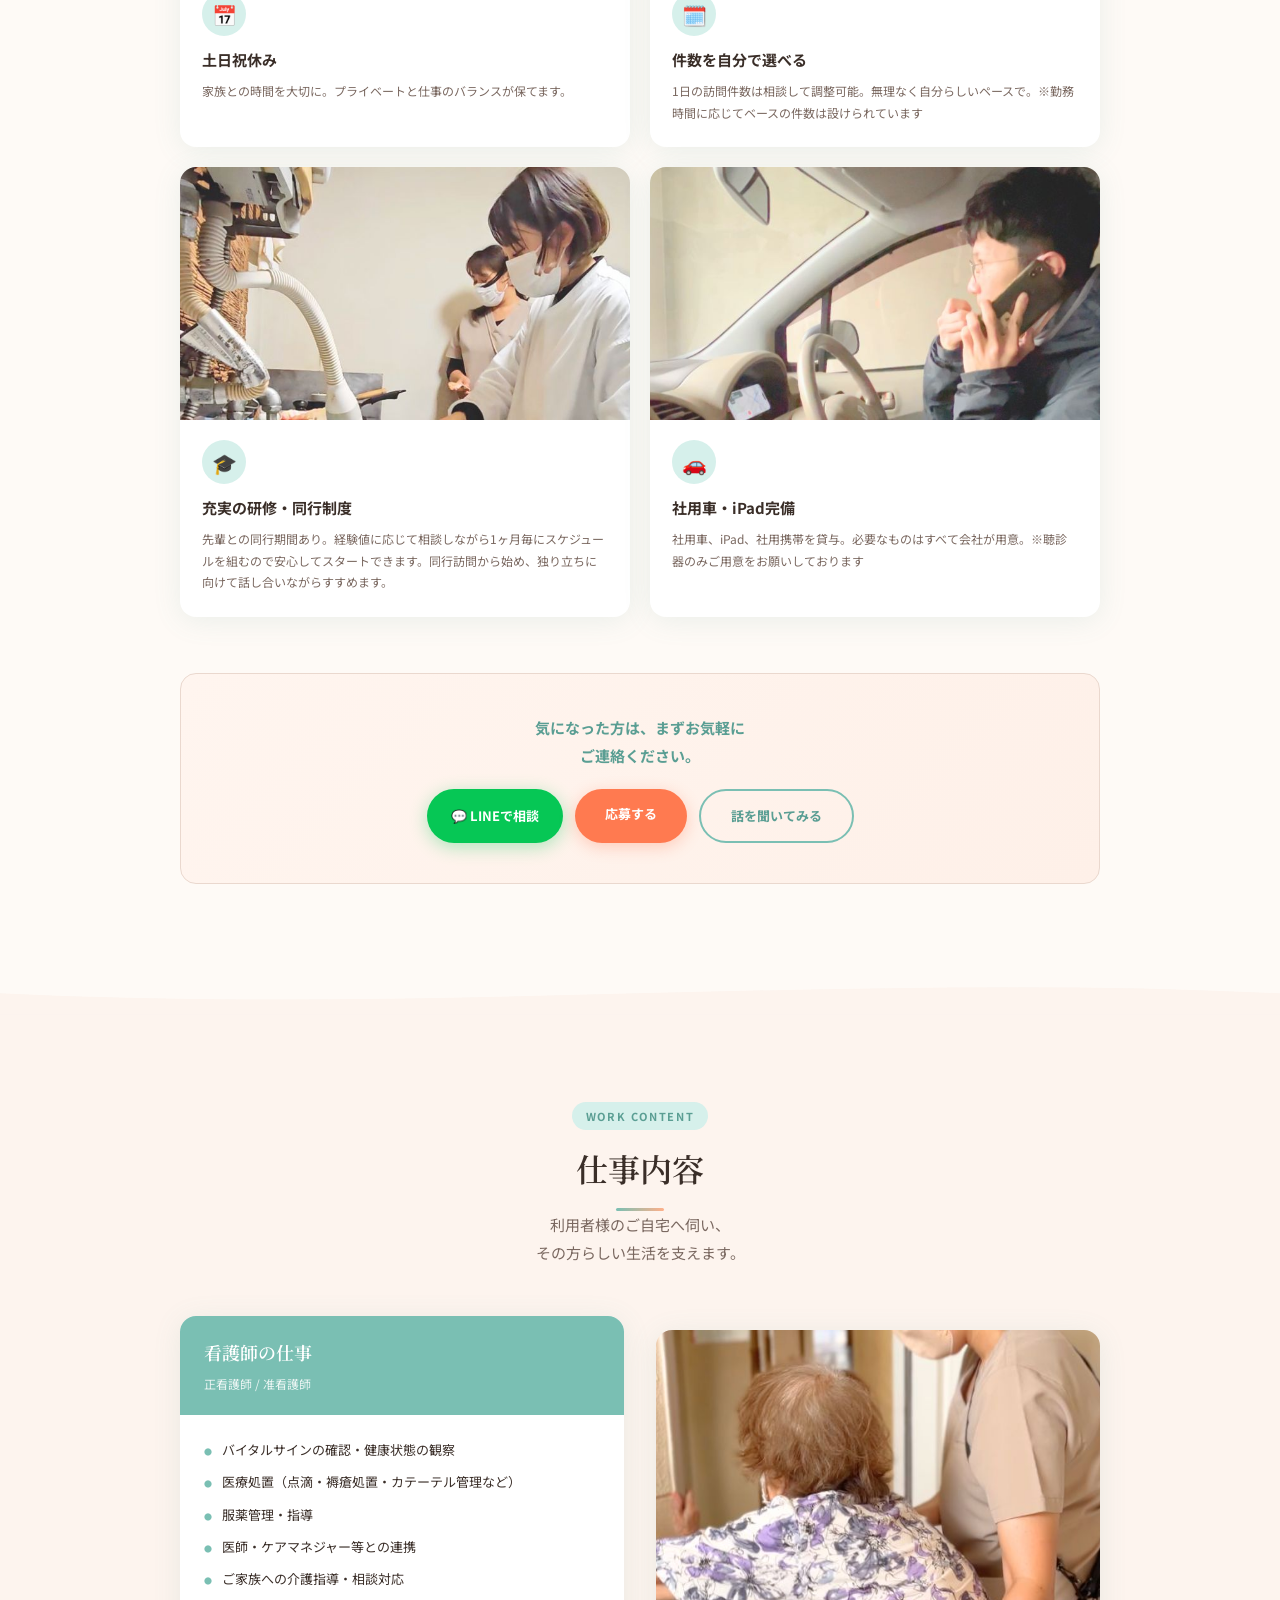
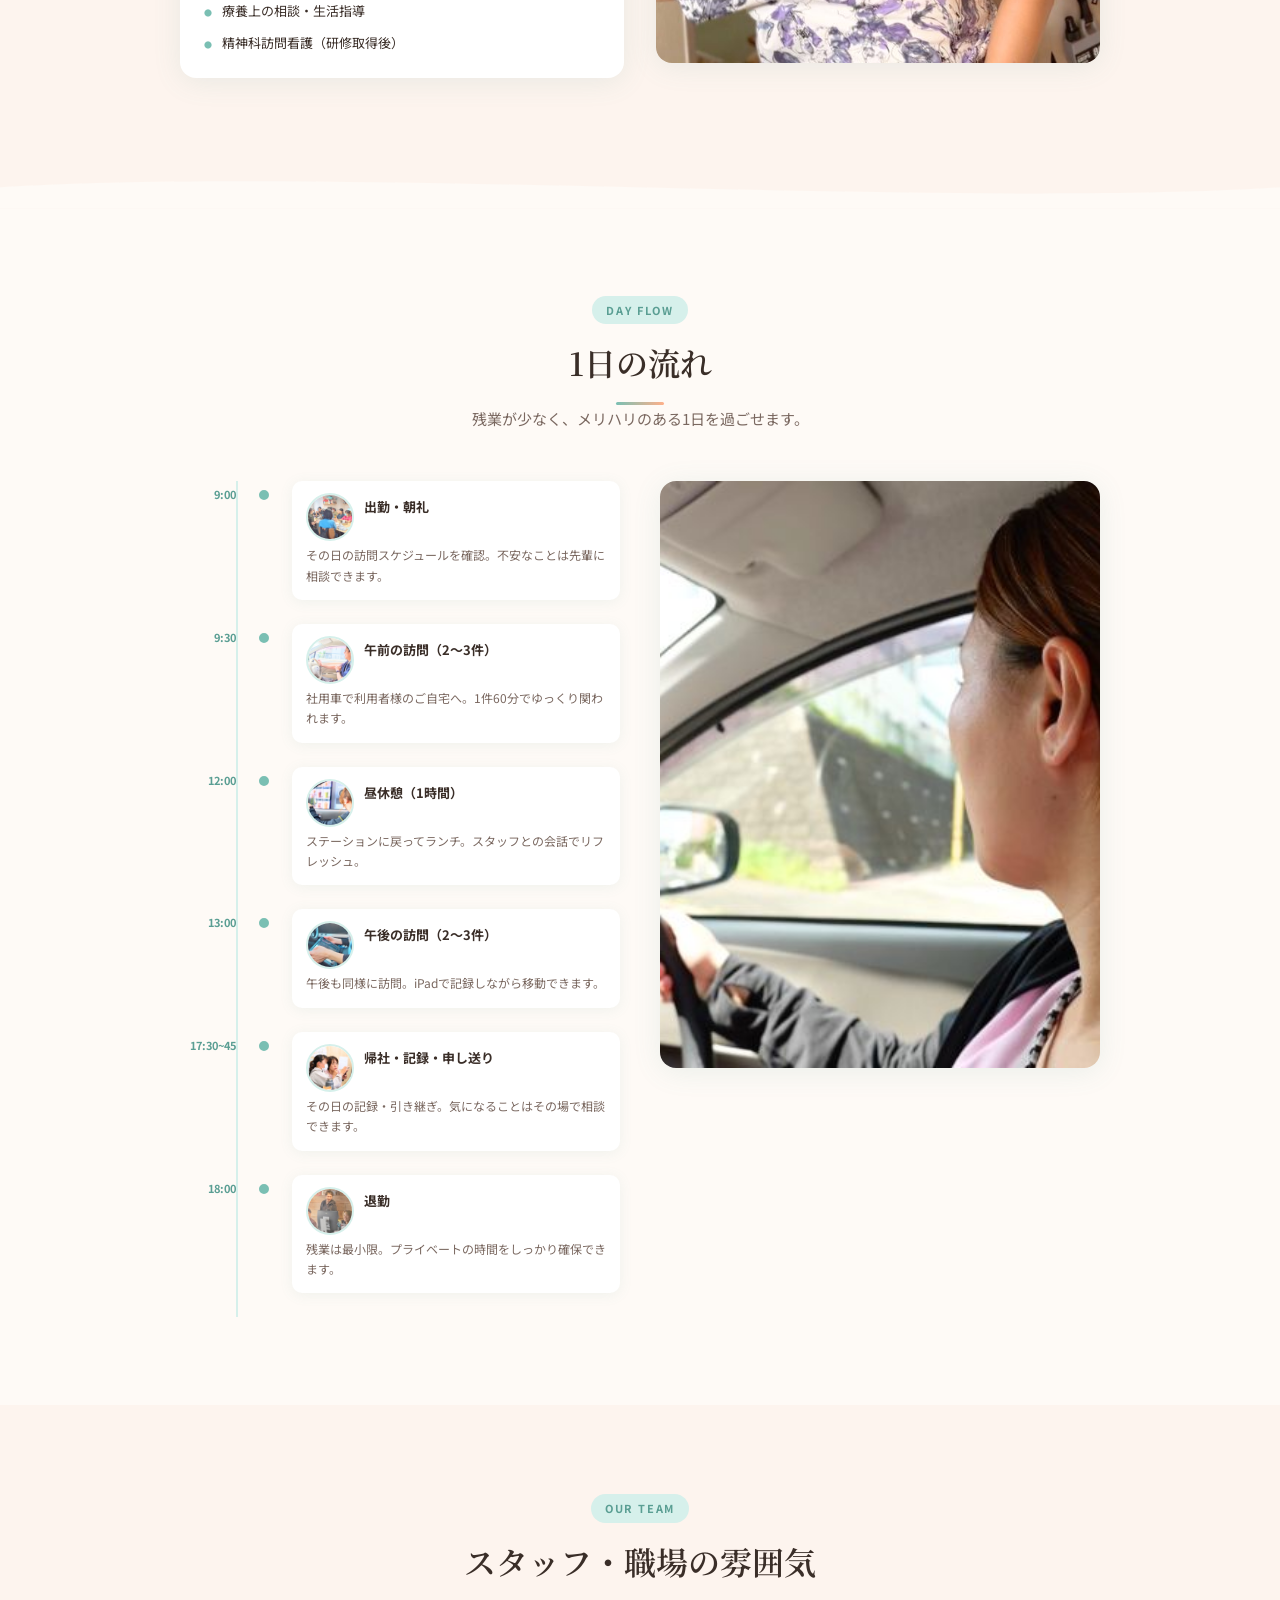
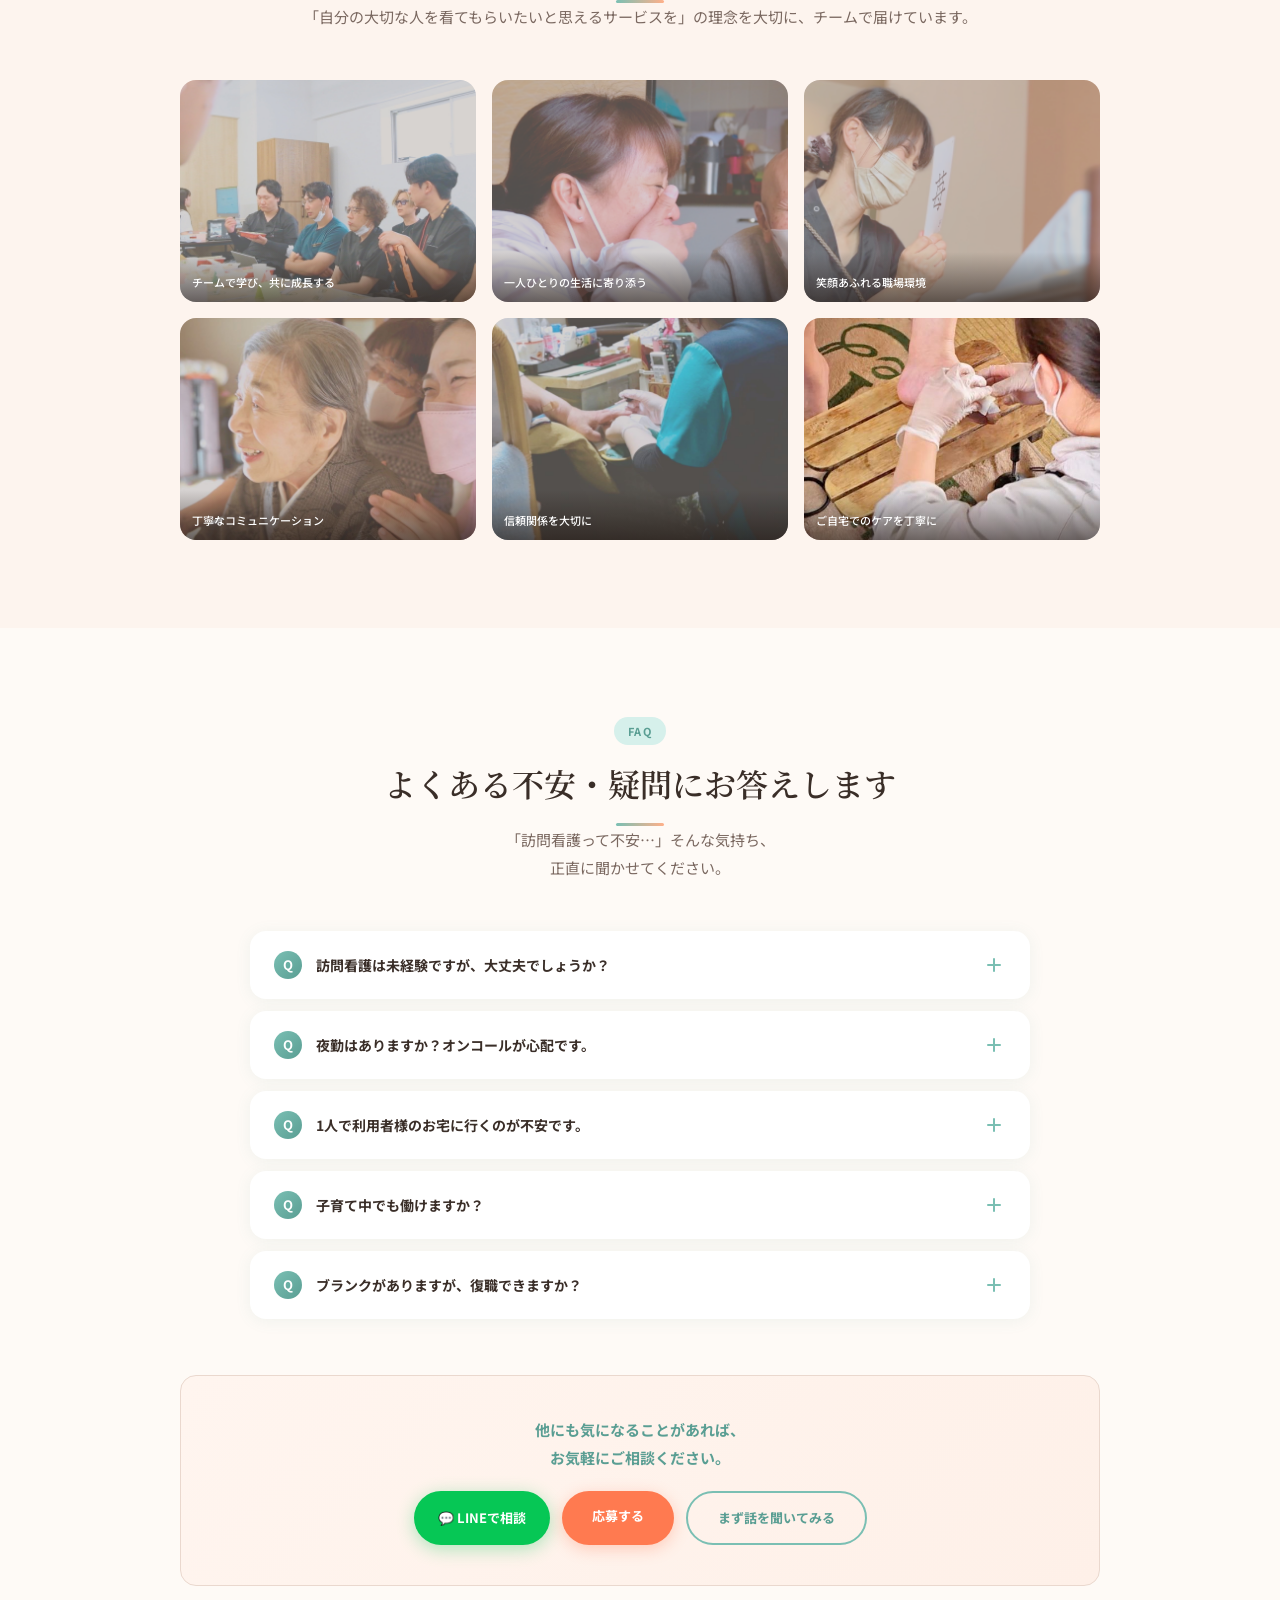
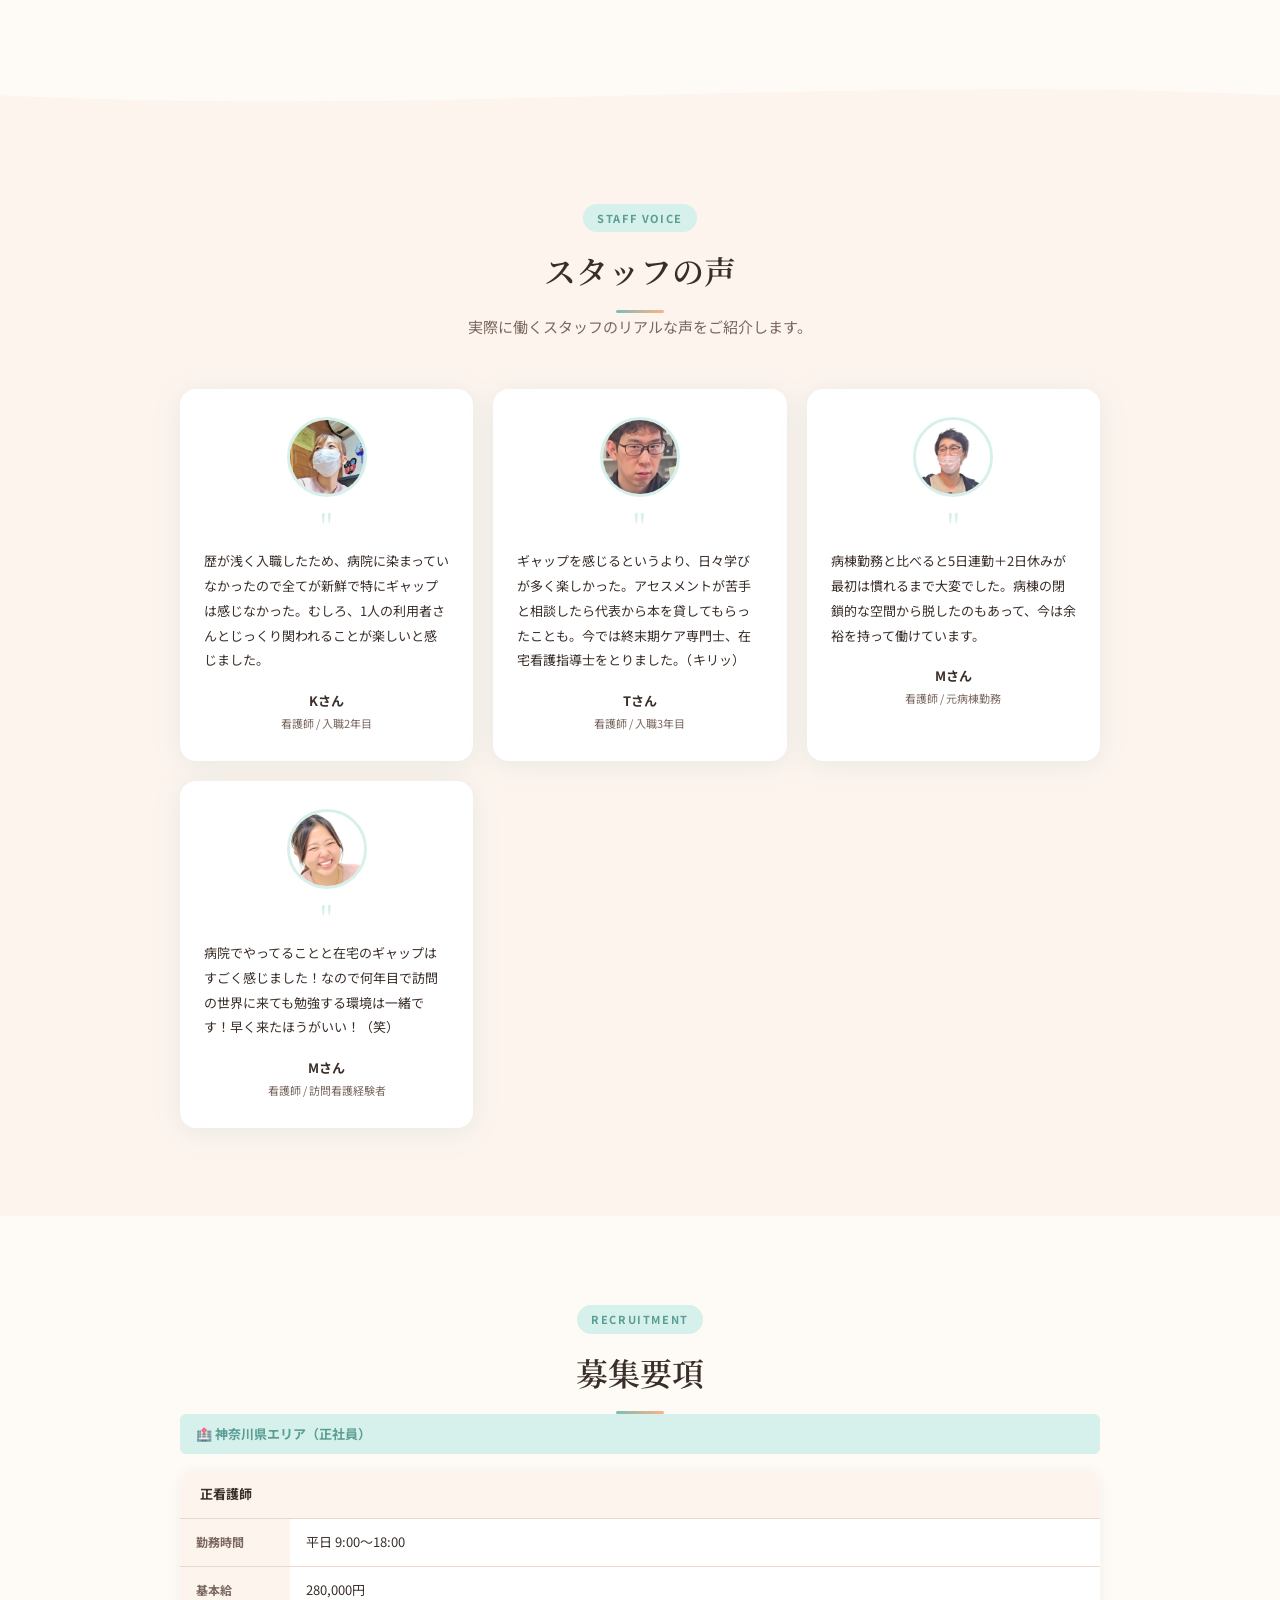
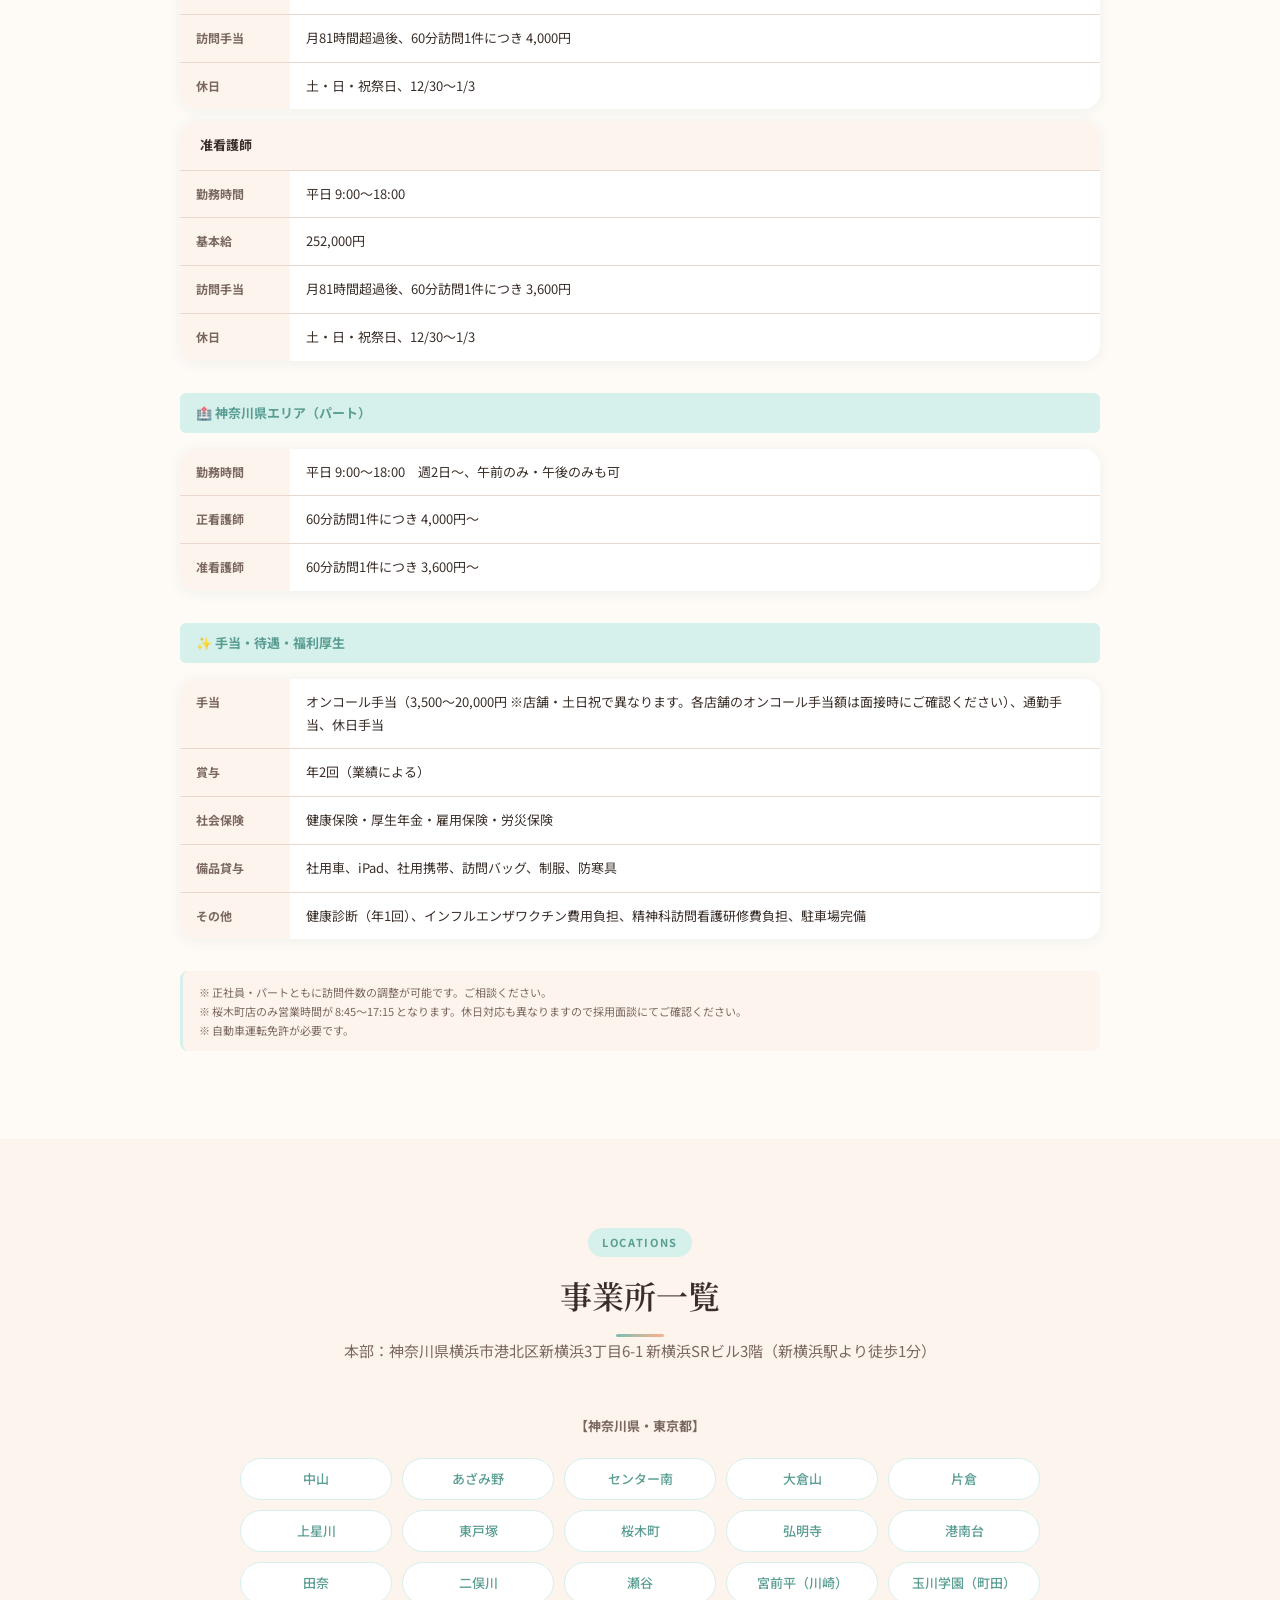
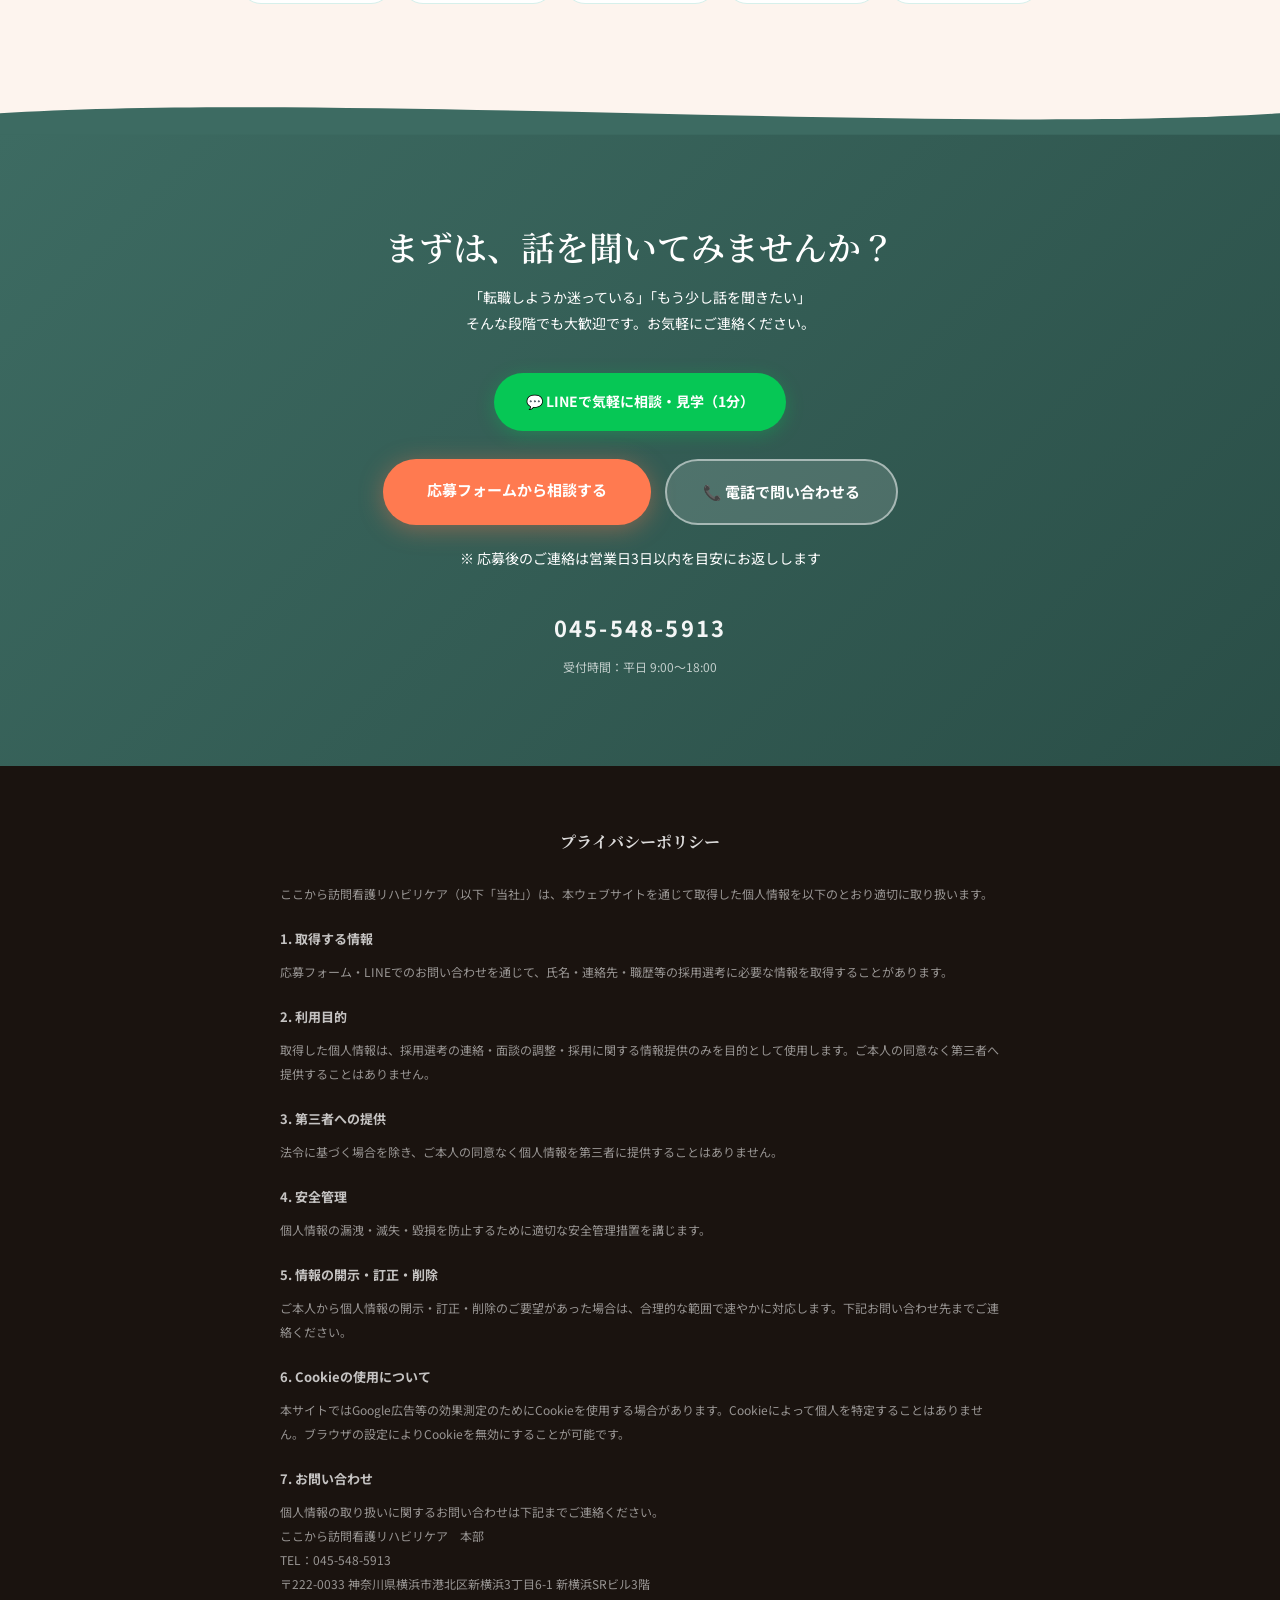
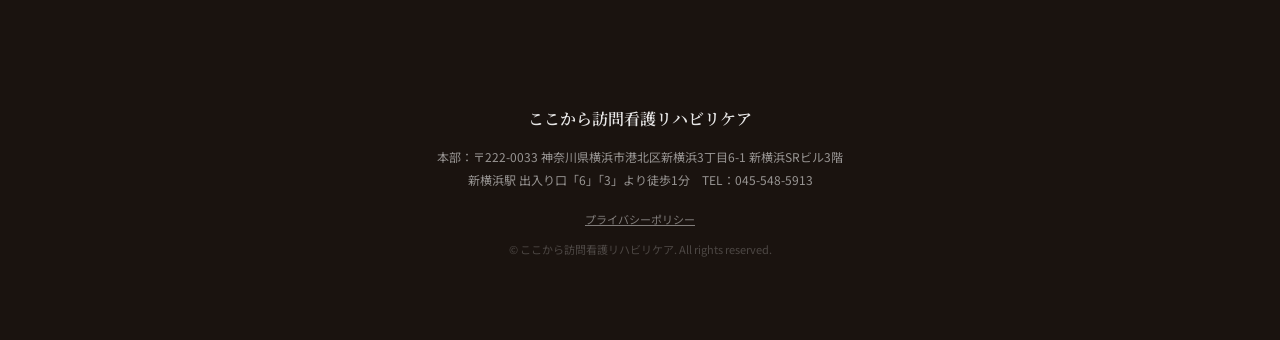
==== commit 50c25842: "Update index.html" ====
--- a/index.html
+++ b/index.html
@@ -809,8 +809,7 @@
       <span class="hero-badge">👤 未経験スタッフ9割</span>
       <span class="hero-badge">💰 月収342,500円〜</span>
     </div> 
-    <p class="hero-sub" style="margin:10px 0 0;">横浜市・川崎市でご自宅に近い店舗を複数ご案内します。</p>
-    <br>横浜市内：片倉町.大倉山.上星川.東戸塚.<br>二俣川.瀬谷.中山.あざみ野.センター南.川崎市：宮前平
+    <p class="hero-sub" style="margin:10px 0 0;">横浜市・川崎市でご自宅に近い店舗を複数ご案内します。<br>横浜市内：片倉町.大倉山.上星川.東戸塚.<br>二俣川.瀬谷.中山.あざみ野.センター南.川崎市：宮前平</p>
     <div class="hero-btns">
       <a href="https://lin.ee/pGsiGmi" class="btn-hero-line" target="_blank" rel="noopener" onclick="gtag('event','conversion',{'send_to':'AW-17406752979/Z00jCL_0yqgbENPxl-xA'});">💬 LINEで気軽に相談（1分）</a>
       <a href="https://forms.gle/UXiUpBRirnQ5PRbq5" class="btn-hero-main" target="_blank" rel="noopener" onclick="gtag('event','conversion',{'send_to':'AW-17406752979/eGJzCPjR3ewbENPxl-xA'});">応募フォームへ</a>
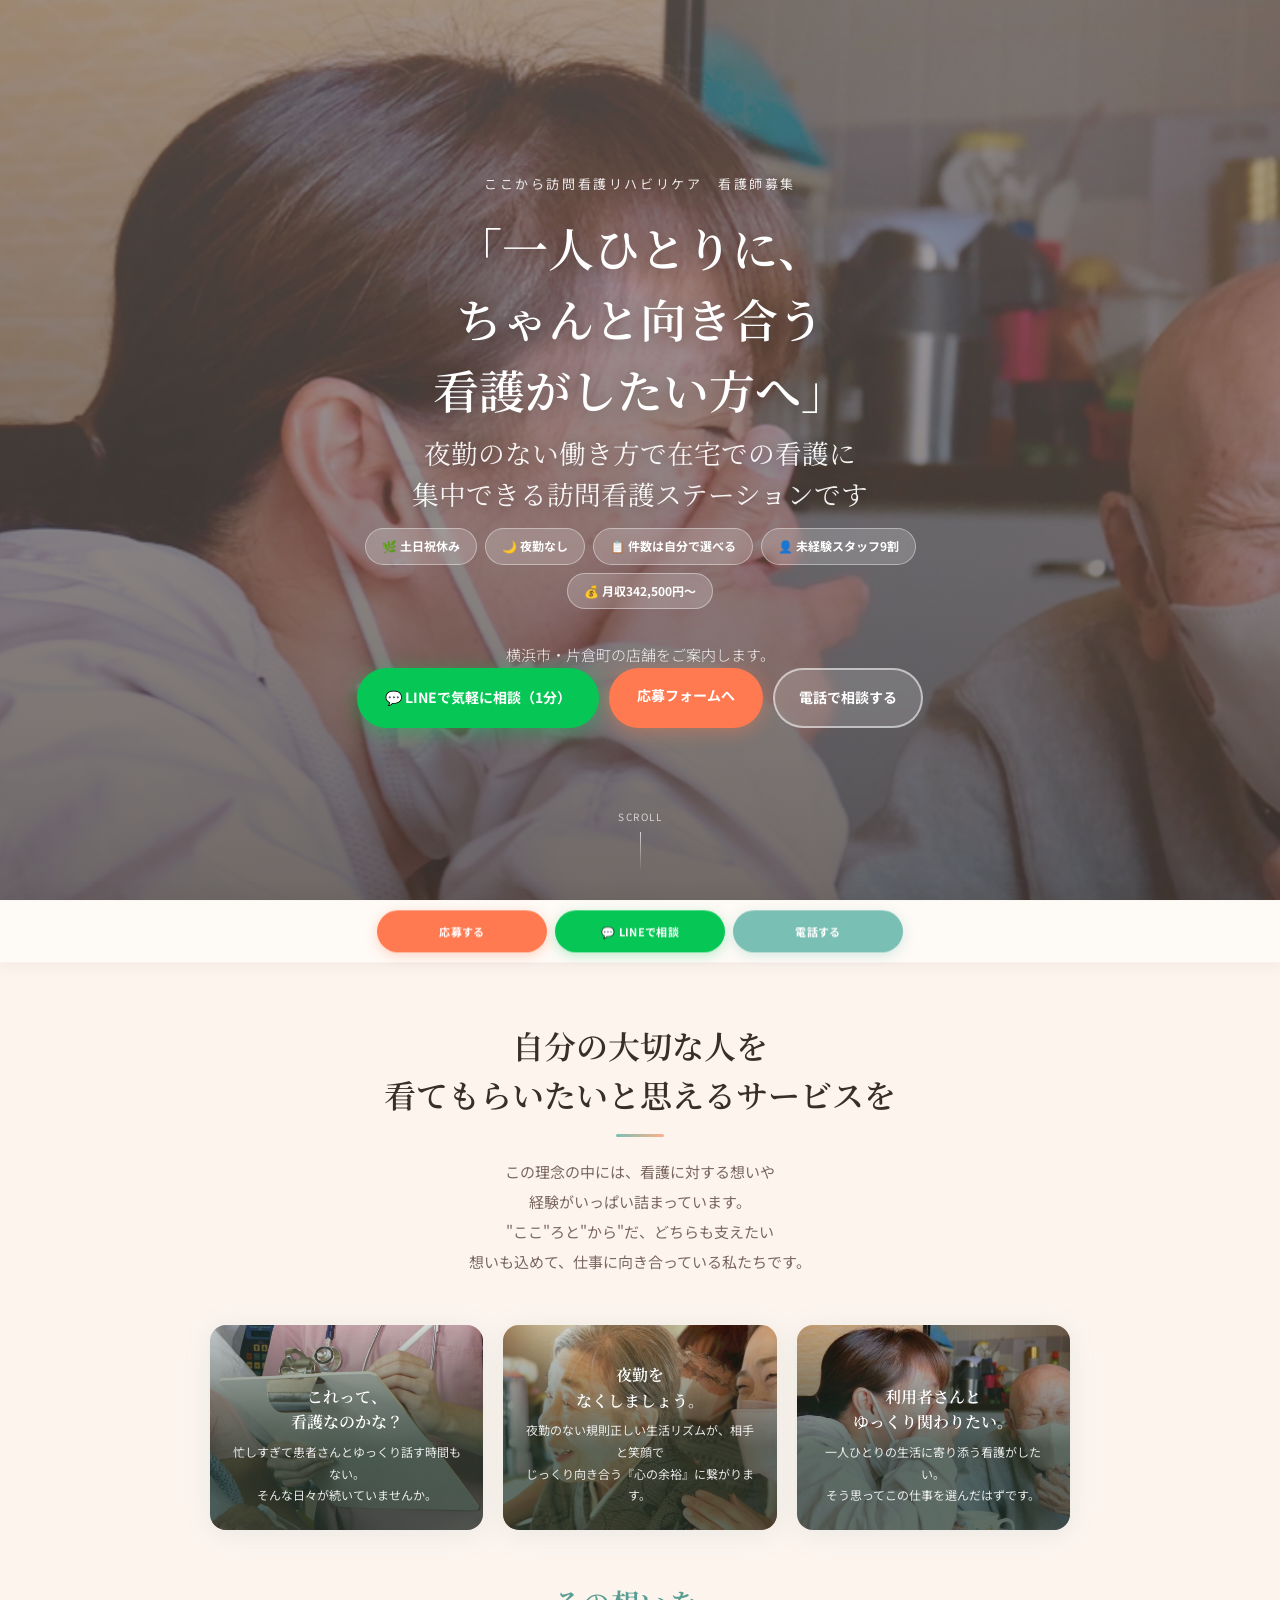
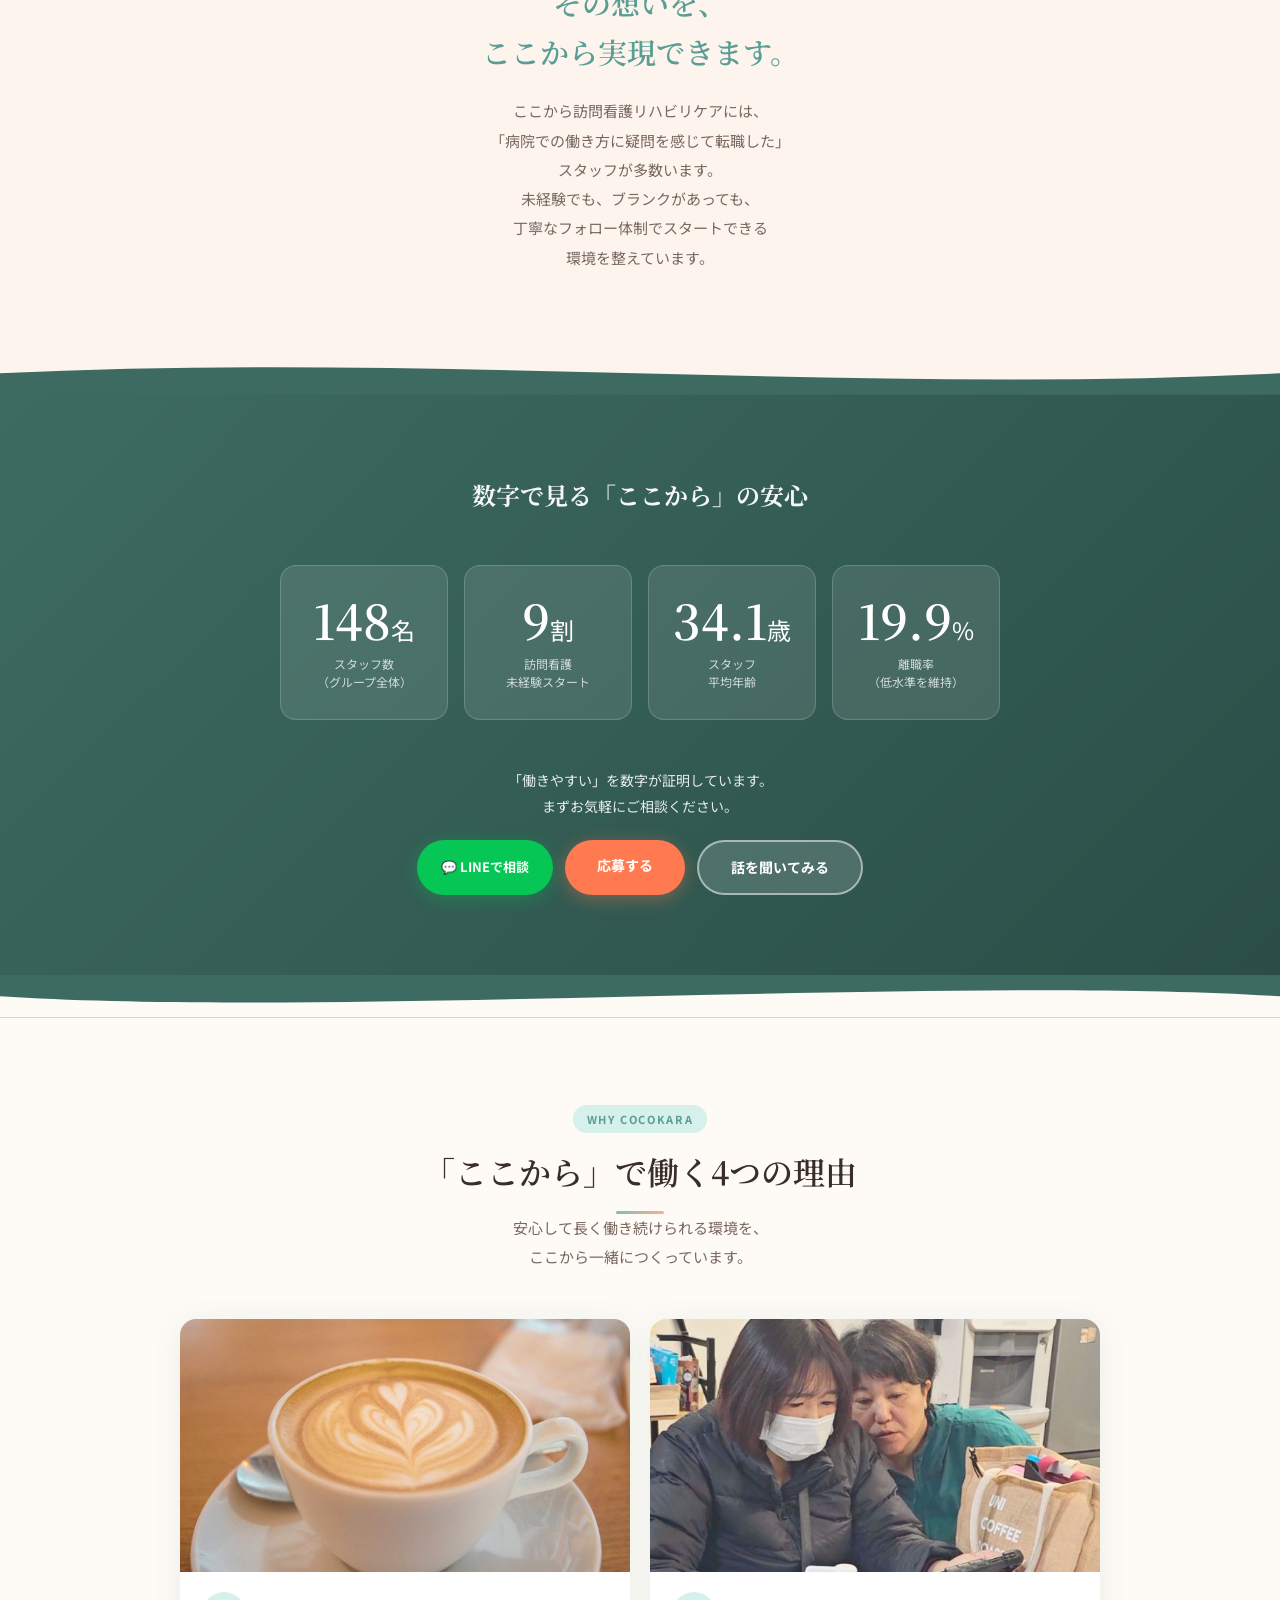
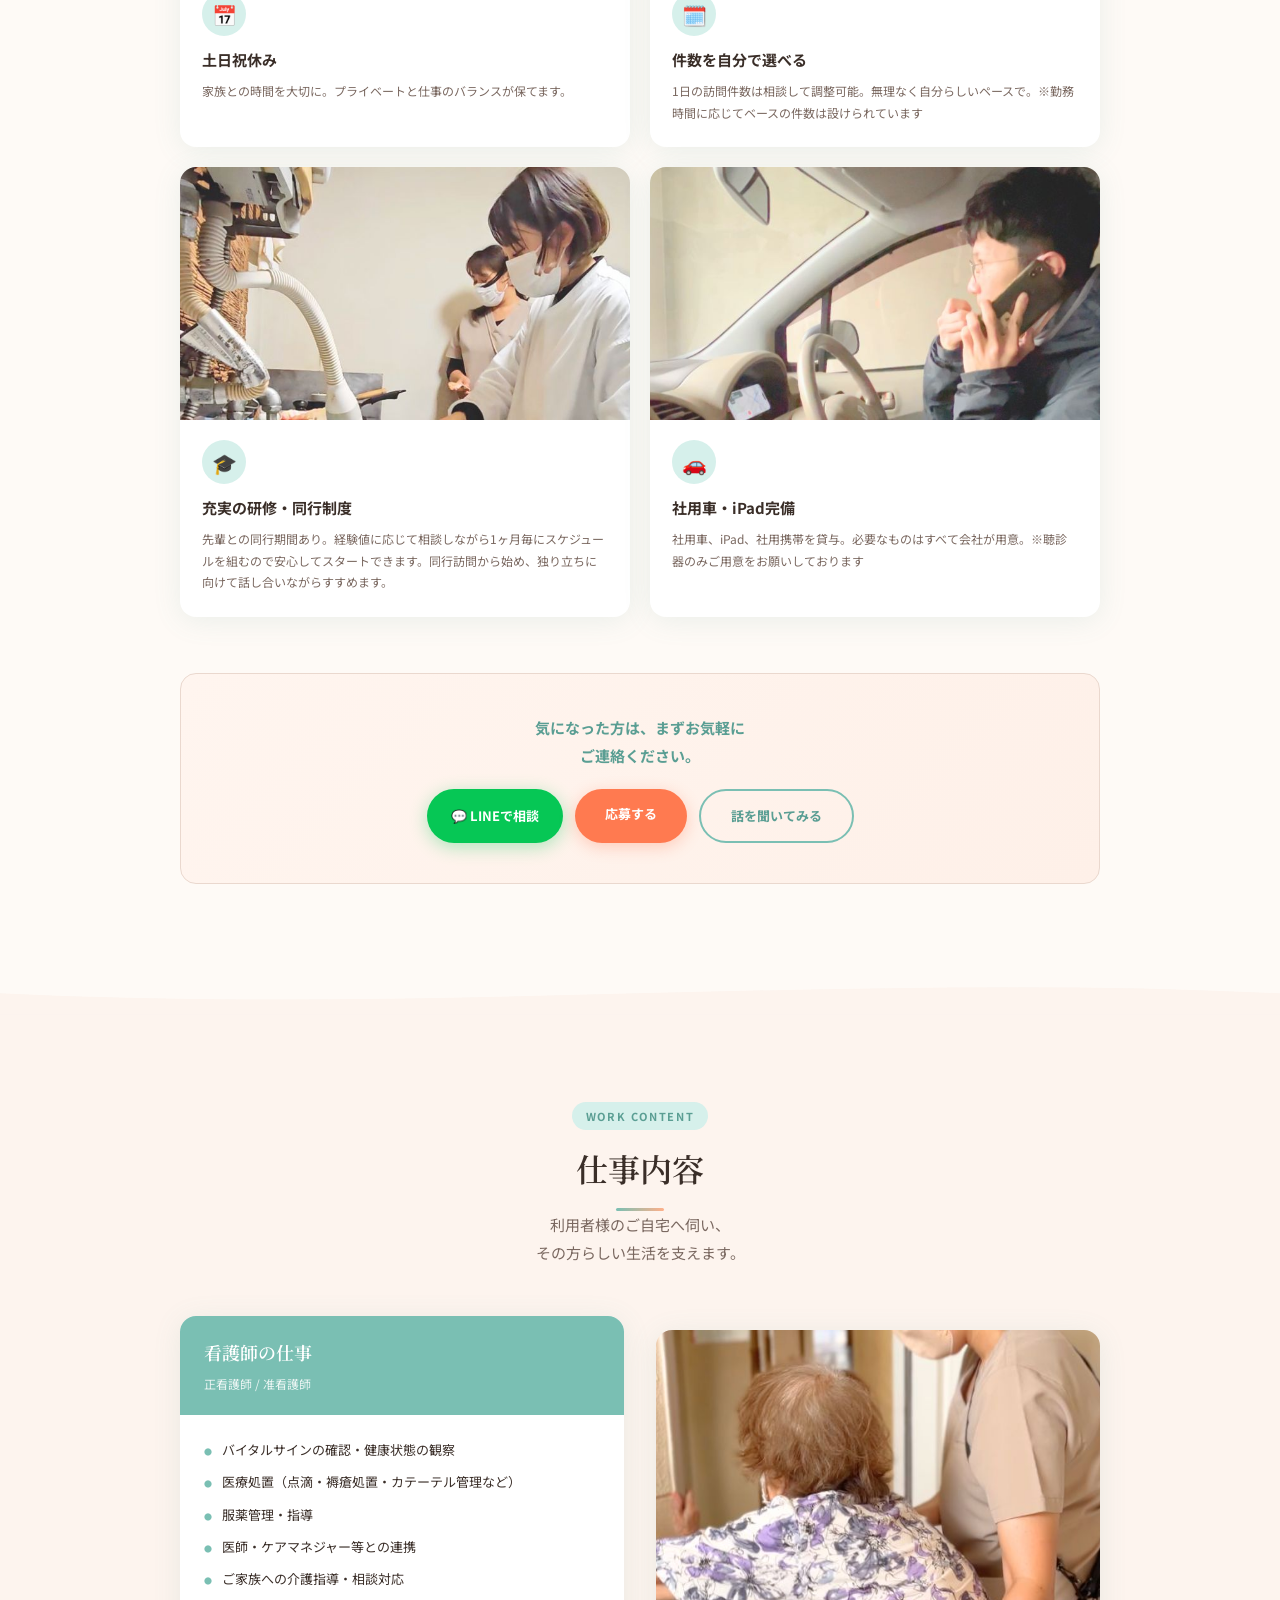
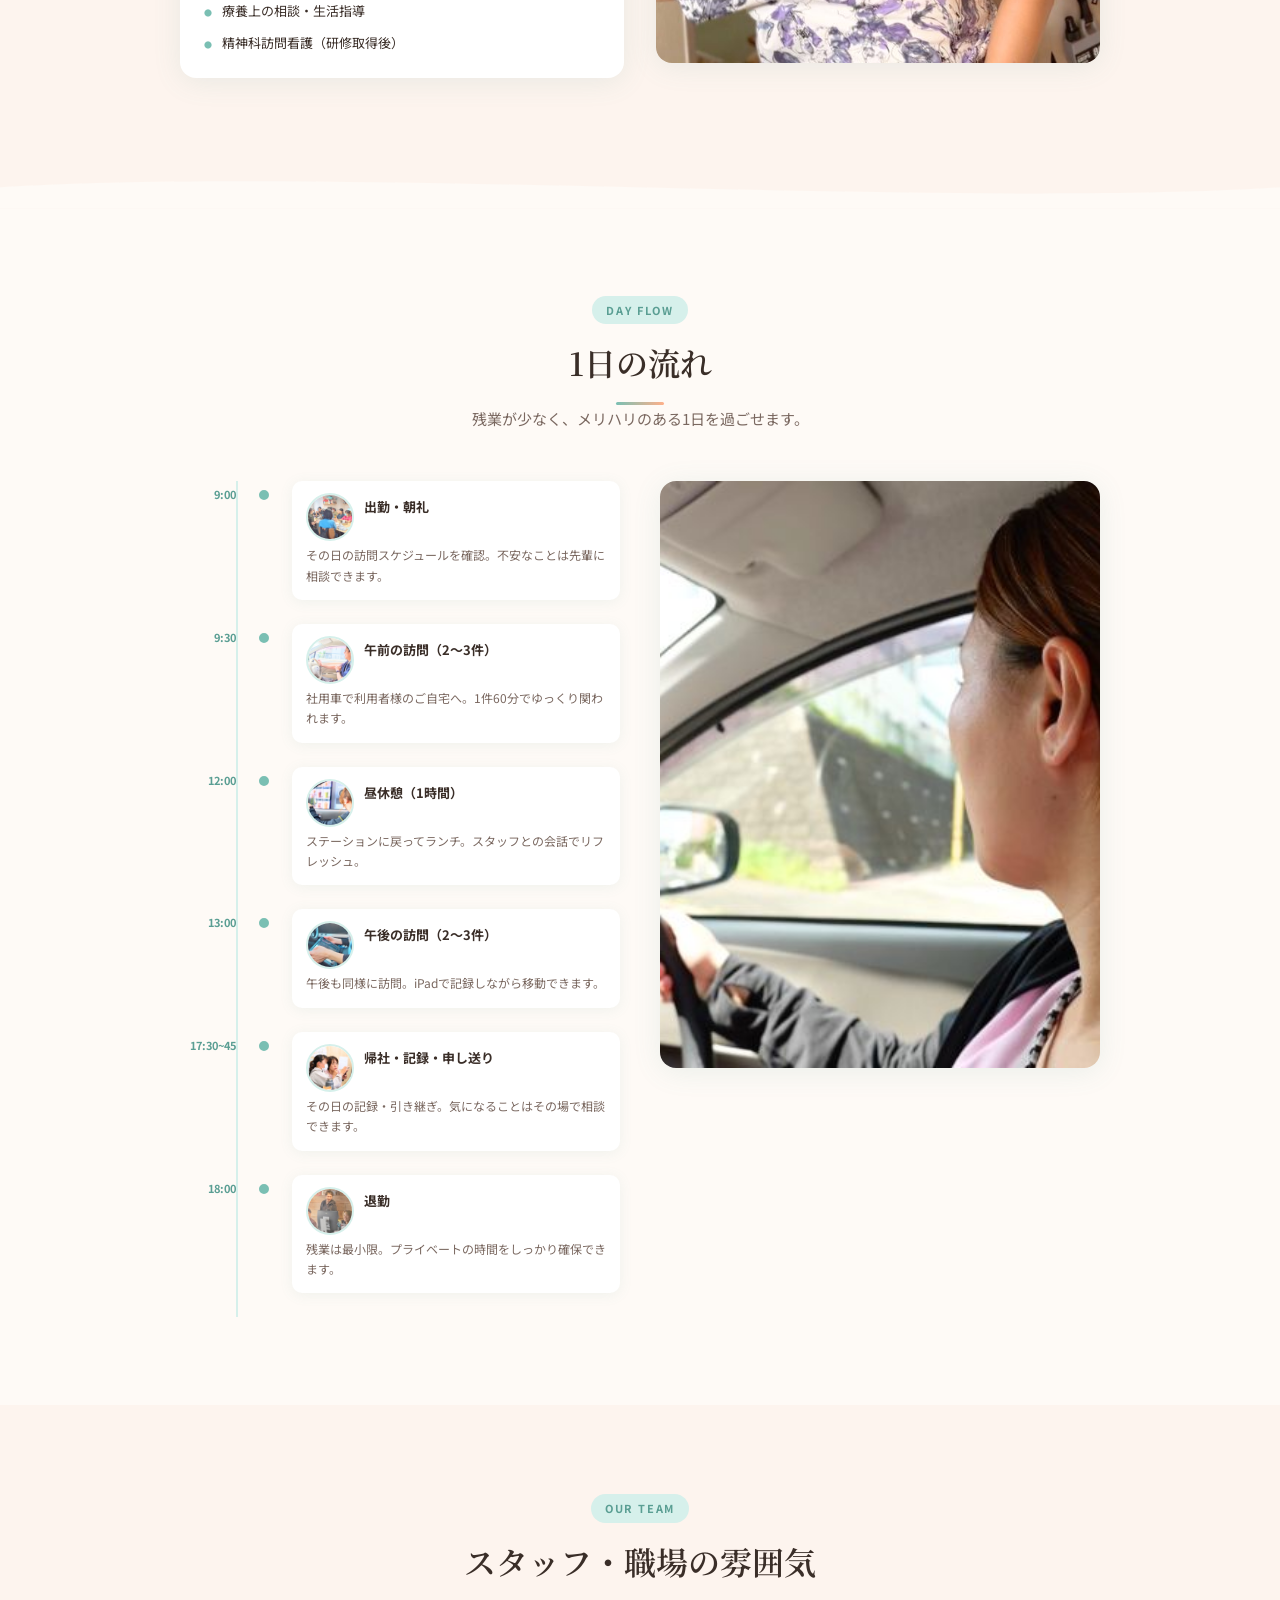
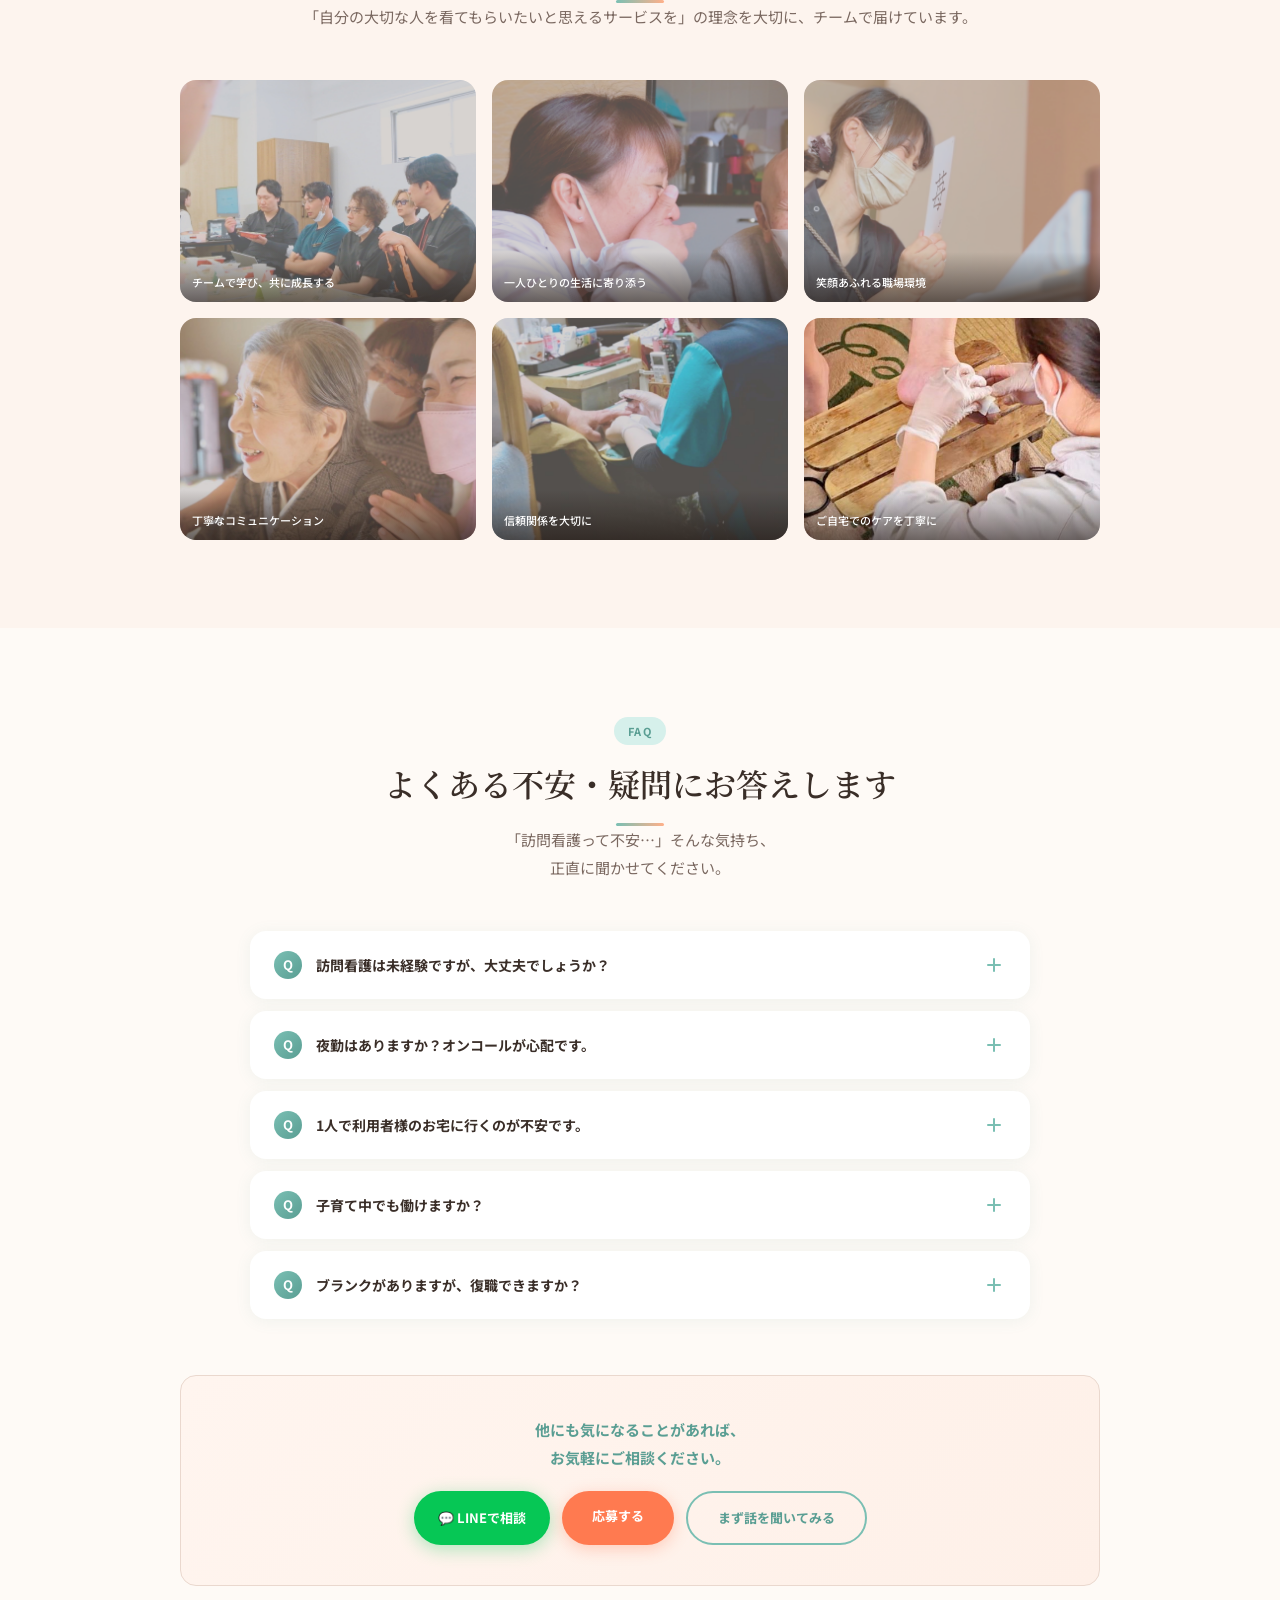
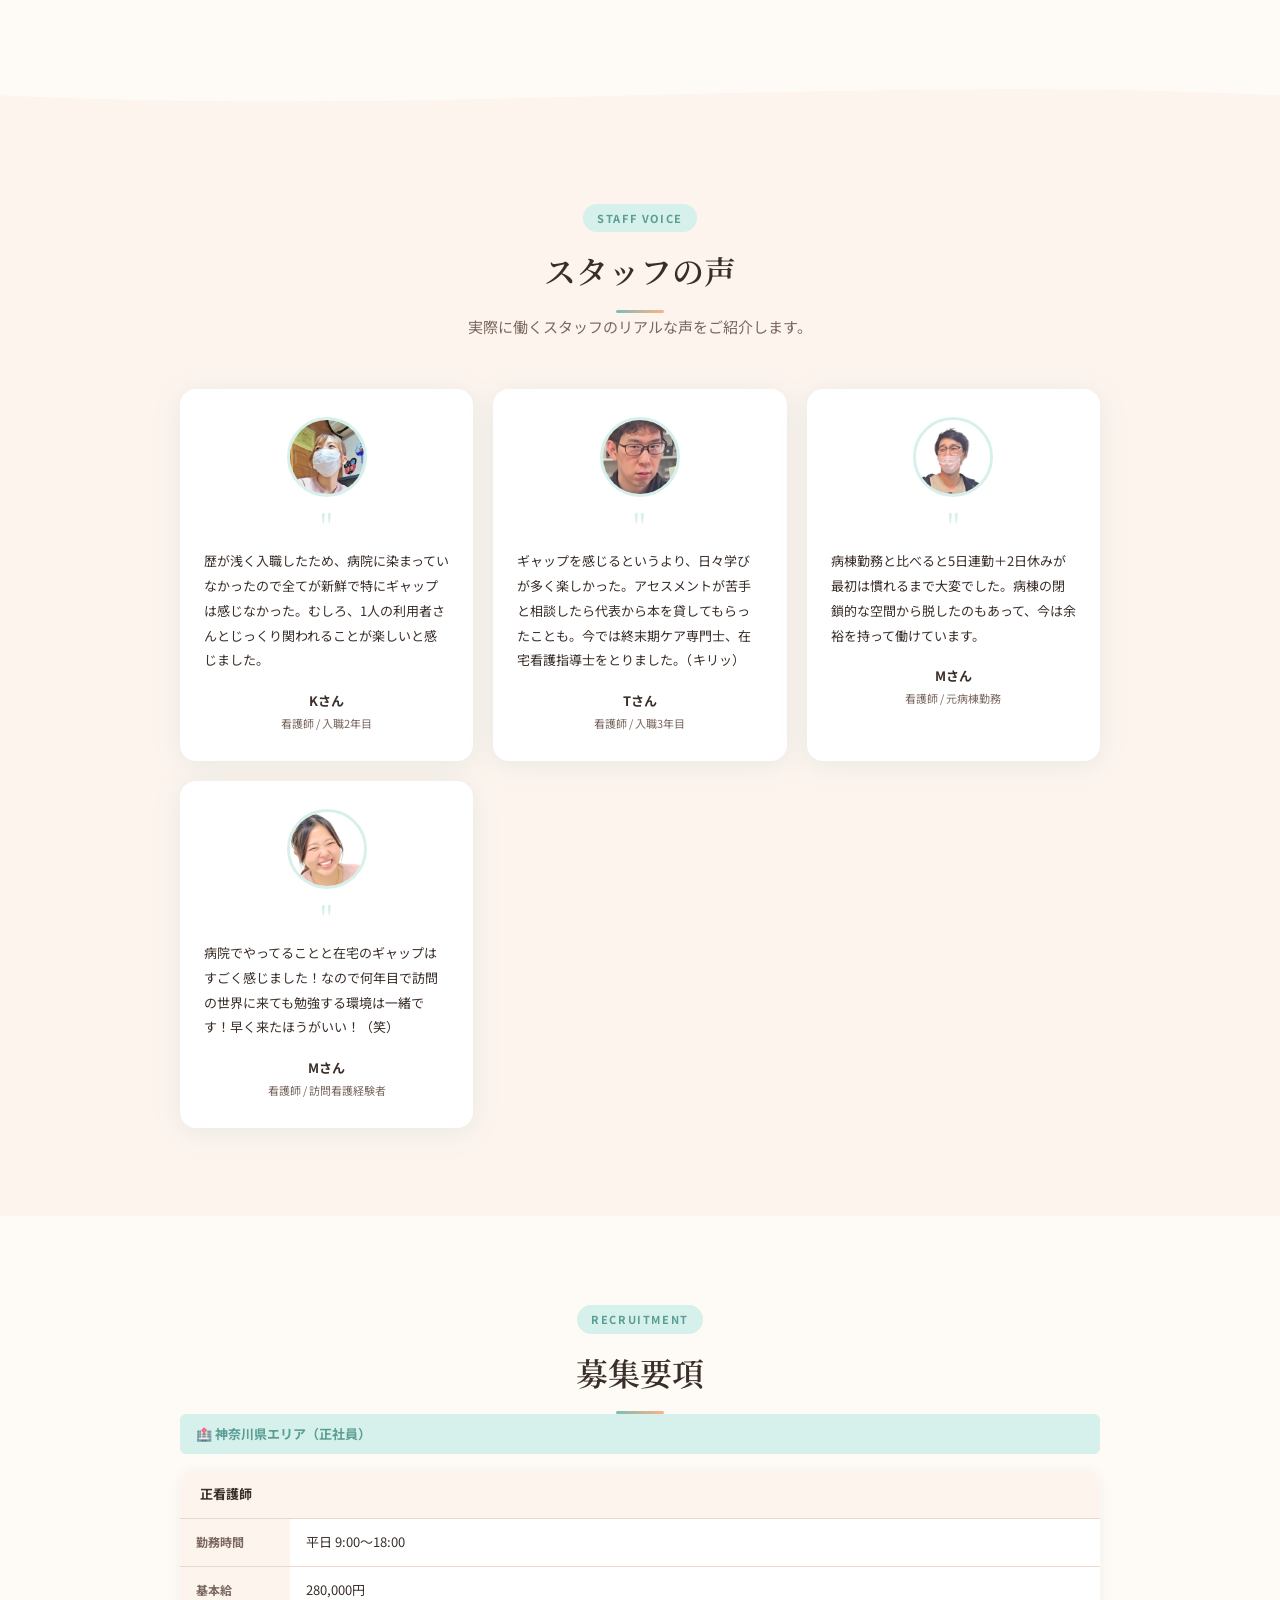
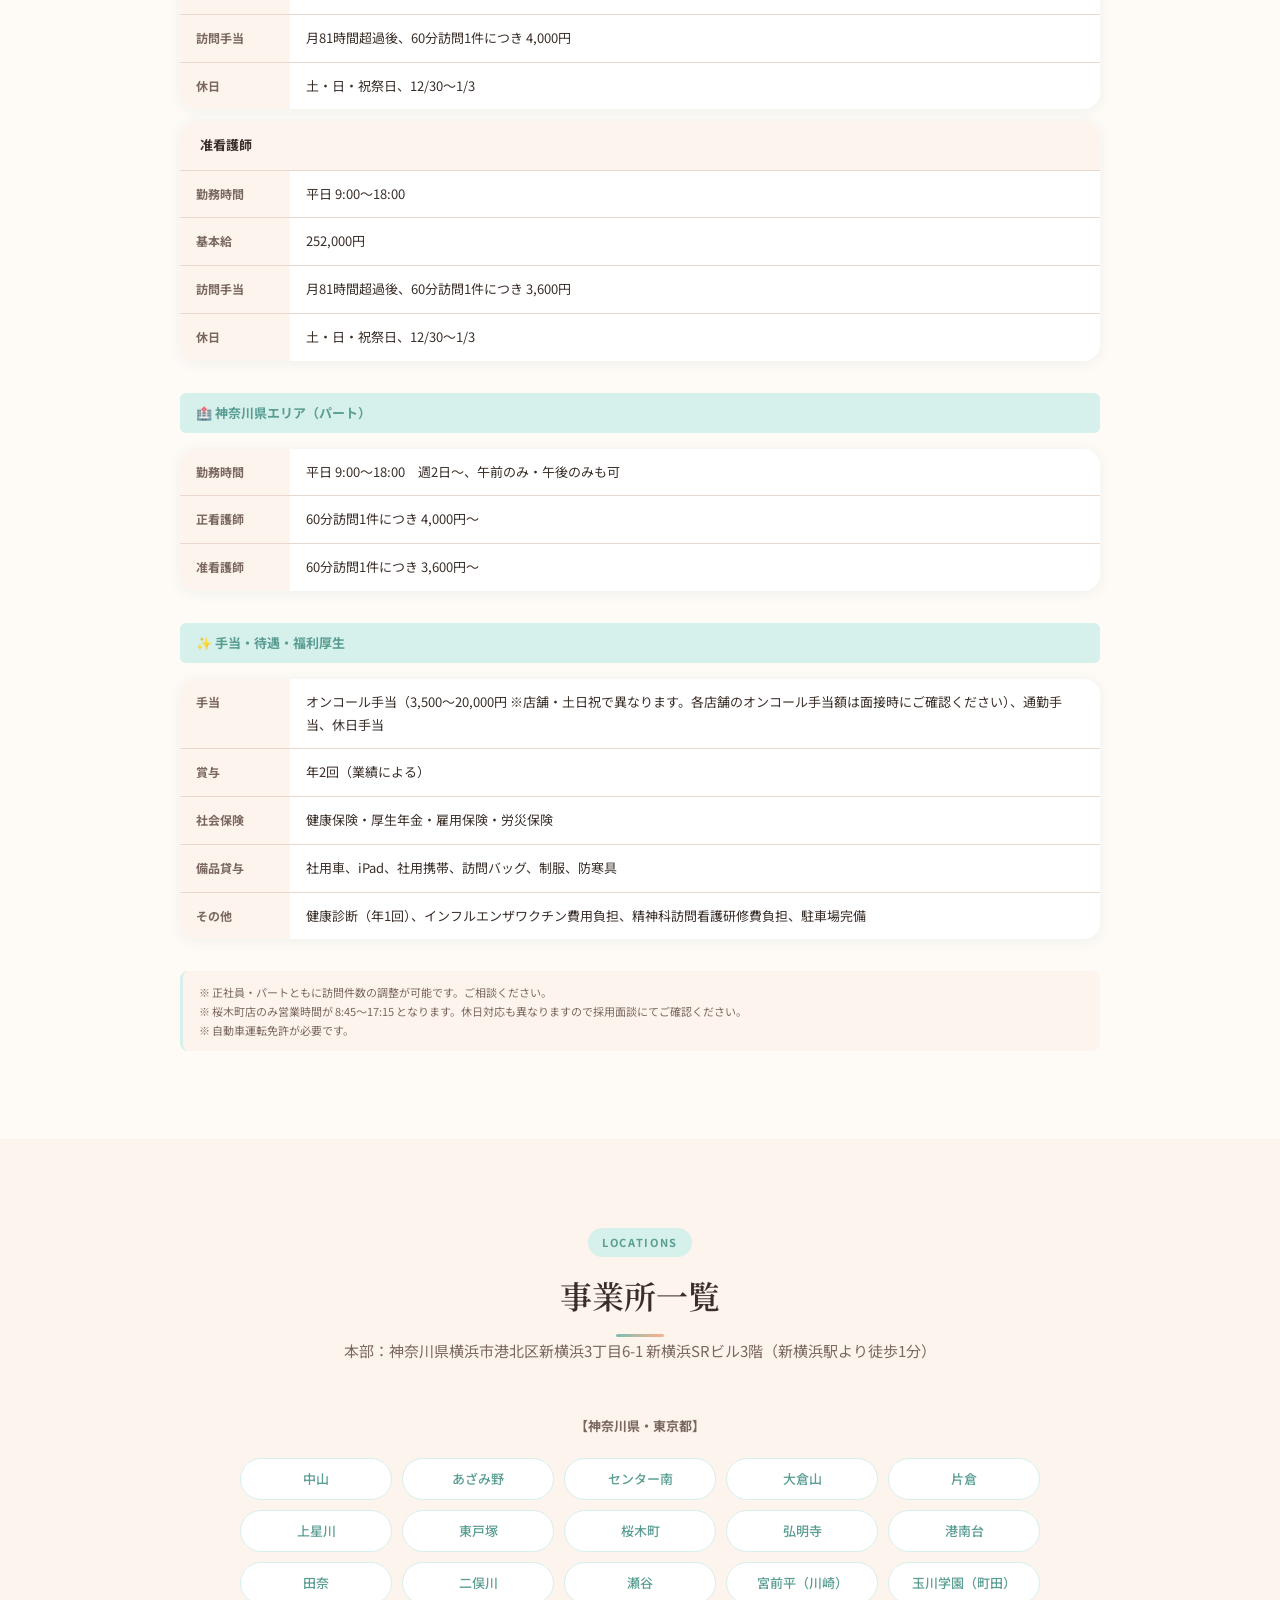
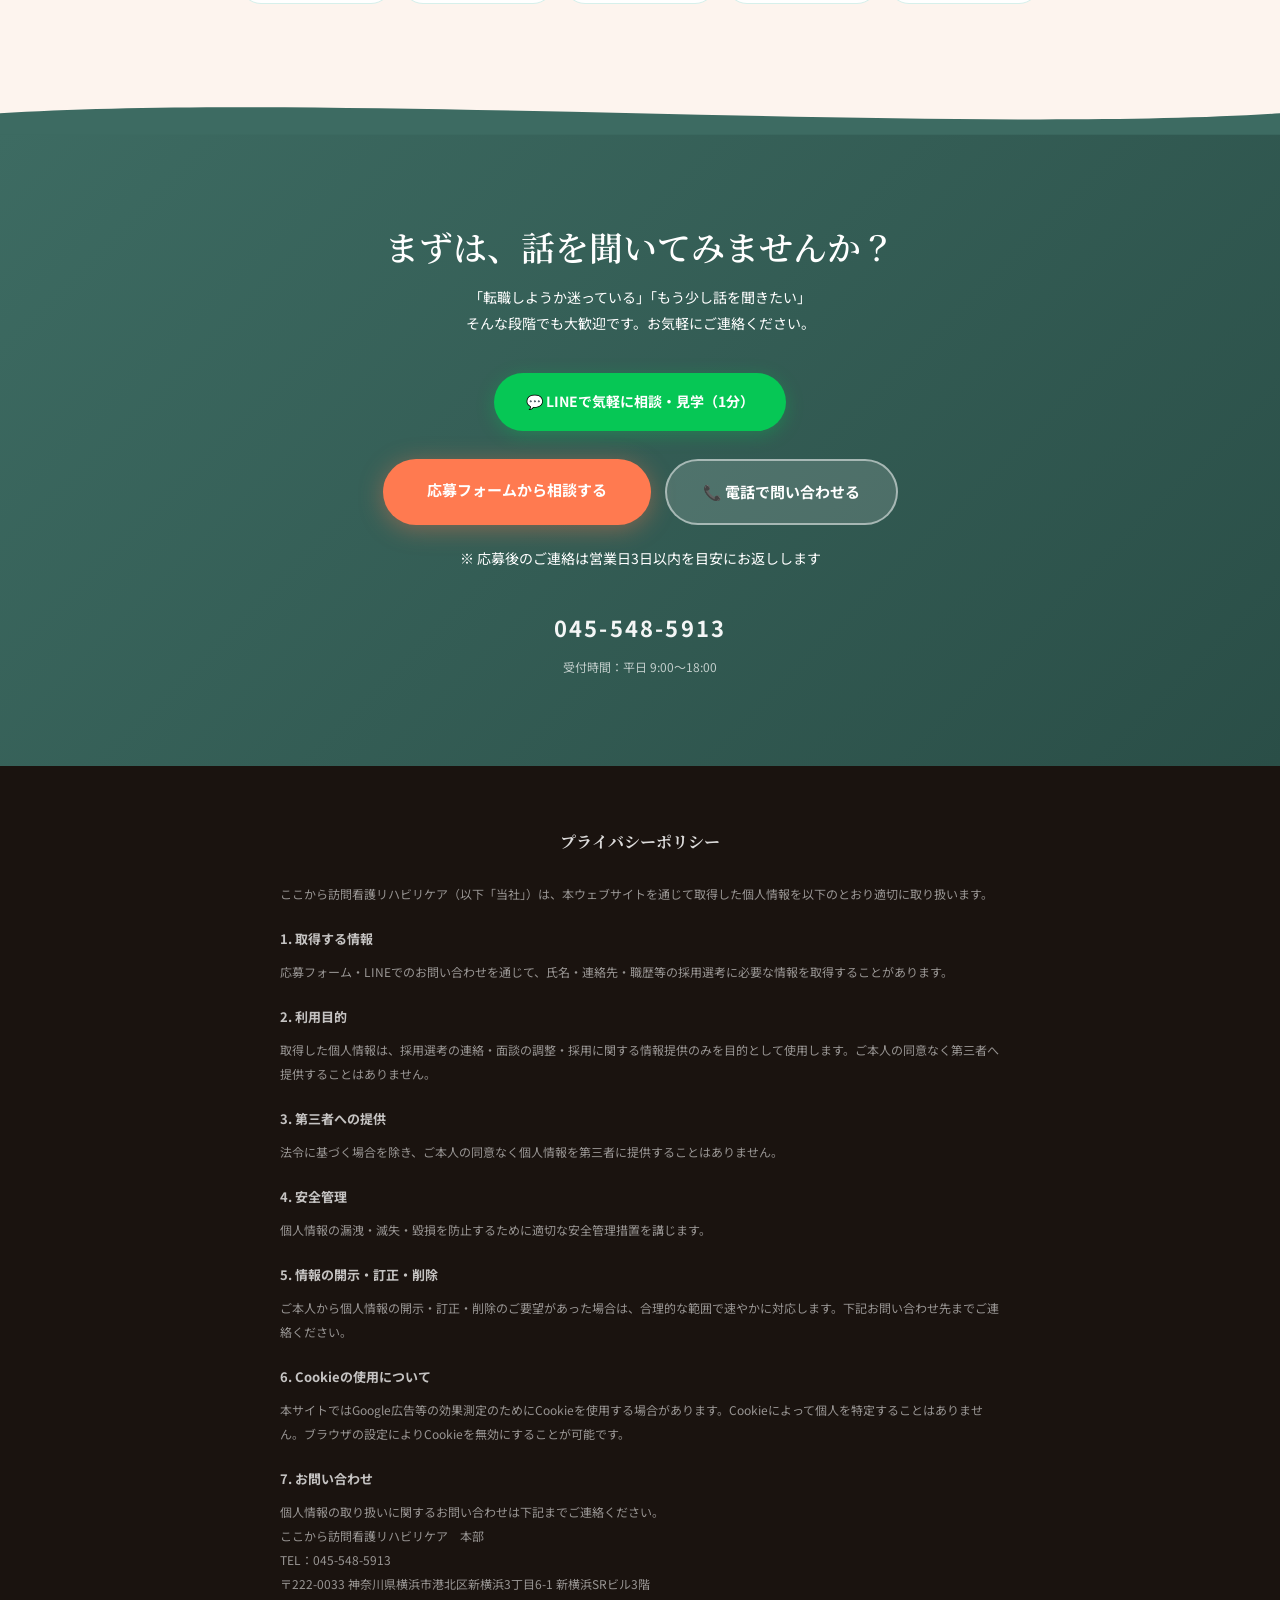
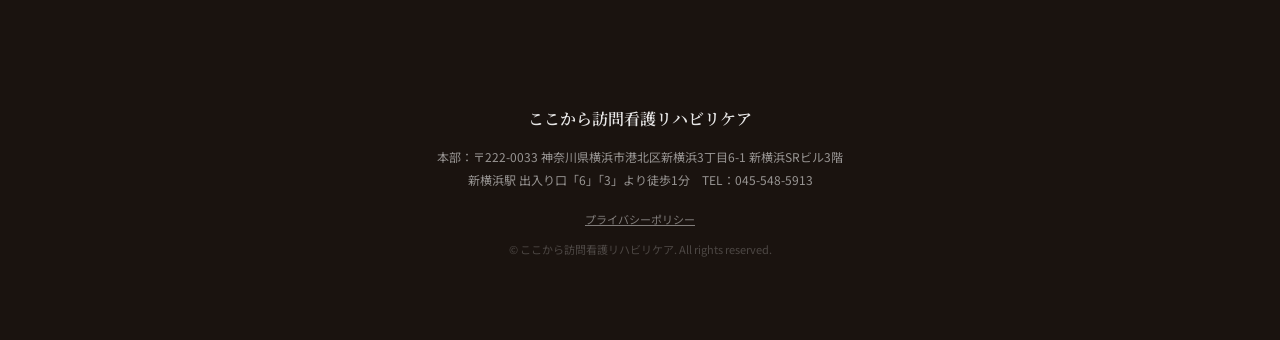
==== commit 1d7f32c3: "Revise hero-sub paragraph for location specificity Updated the description text to focus on the Yoko" ====
--- a/index.html
+++ b/index.html
@@ -809,7 +809,7 @@
       <span class="hero-badge">👤 未経験スタッフ9割</span>
       <span class="hero-badge">💰 月収342,500円〜</span>
     </div> 
-    <p class="hero-sub" style="margin:10px 0 0;">横浜市・川崎市でご自宅に近い店舗を複数ご案内します。<br>横浜市内：片倉町.大倉山.上星川.東戸塚.<br>二俣川.瀬谷.中山.あざみ野.センター南.川崎市：宮前平</p>
+    <p class="hero-sub" style="margin:10px 0 0;">横浜市・片倉町の店舗をご案内します。<br></p>
     <div class="hero-btns">
       <a href="https://lin.ee/pGsiGmi" class="btn-hero-line" target="_blank" rel="noopener" onclick="gtag('event','conversion',{'send_to':'AW-17406752979/Z00jCL_0yqgbENPxl-xA'});">💬 LINEで気軽に相談（1分）</a>
       <a href="https://forms.gle/UXiUpBRirnQ5PRbq5" class="btn-hero-main" target="_blank" rel="noopener" onclick="gtag('event','conversion',{'send_to':'AW-17406752979/eGJzCPjR3ewbENPxl-xA'});">応募フォームへ</a>
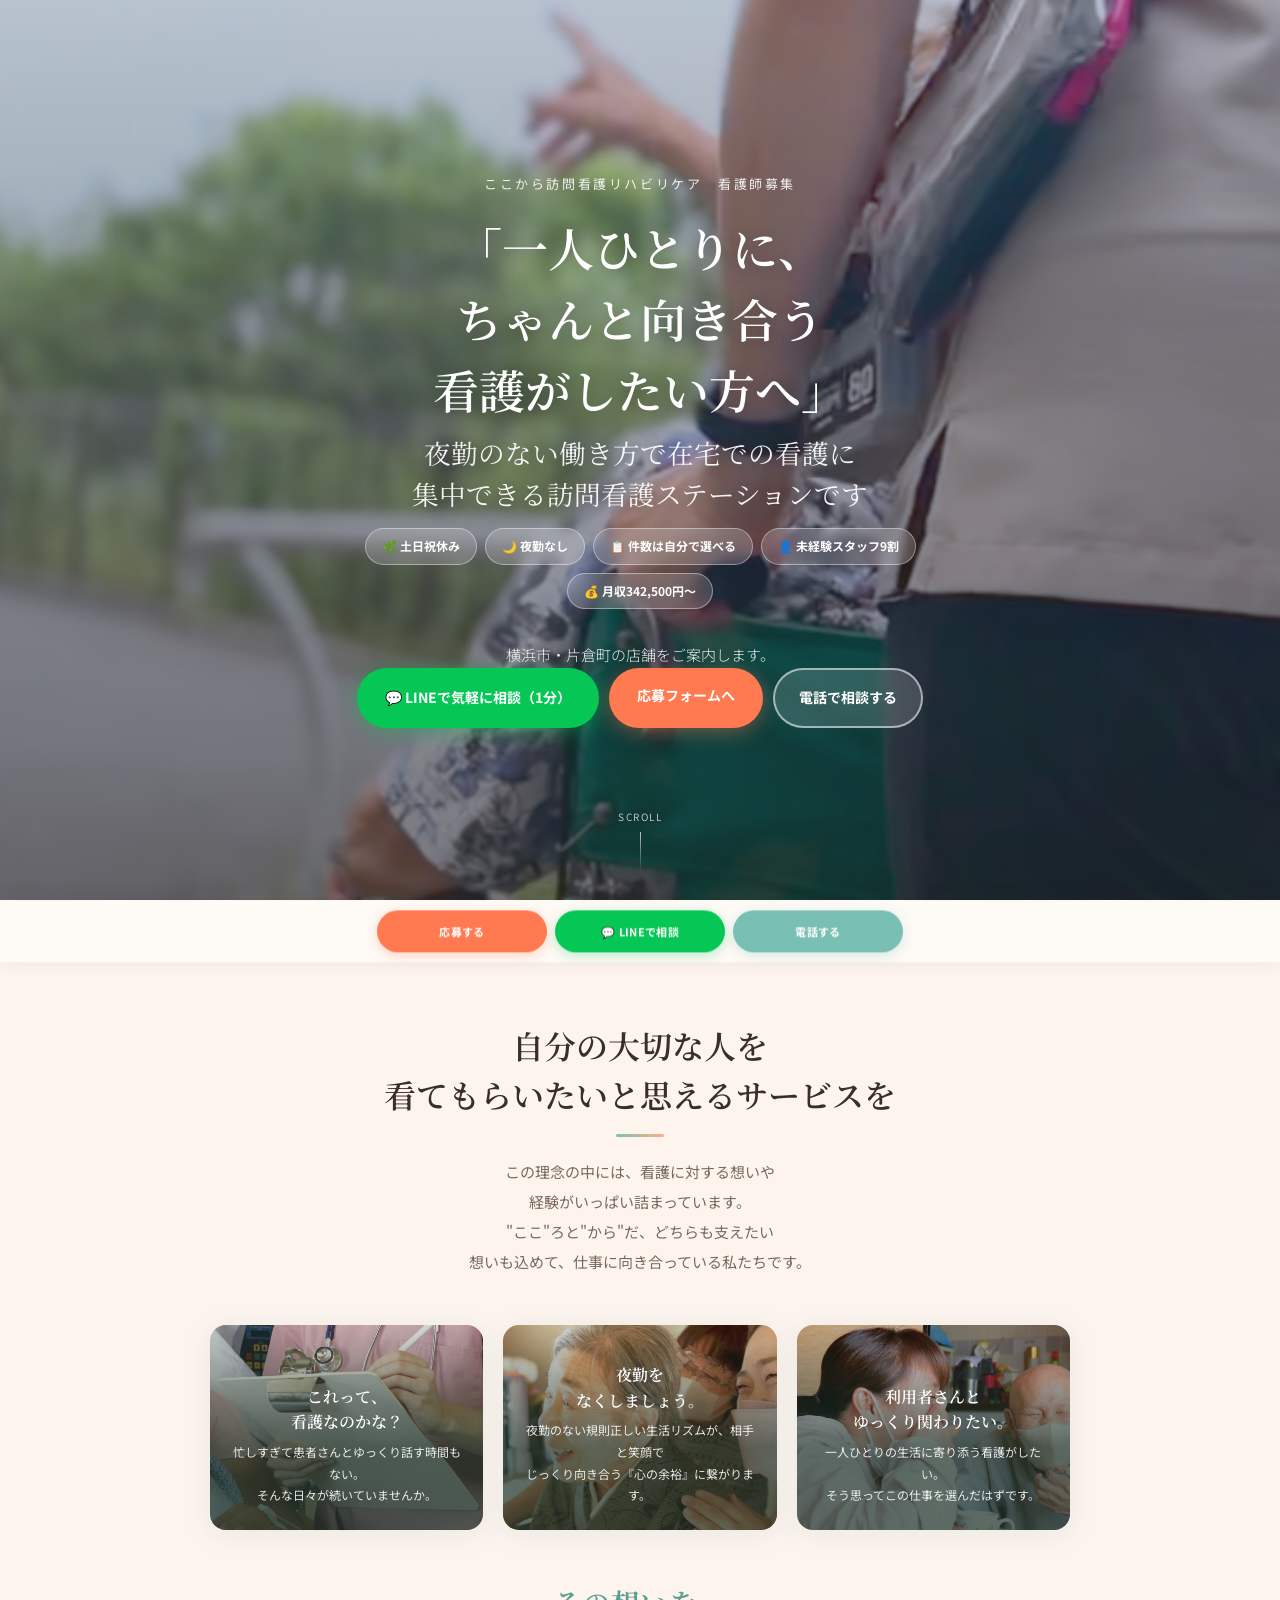
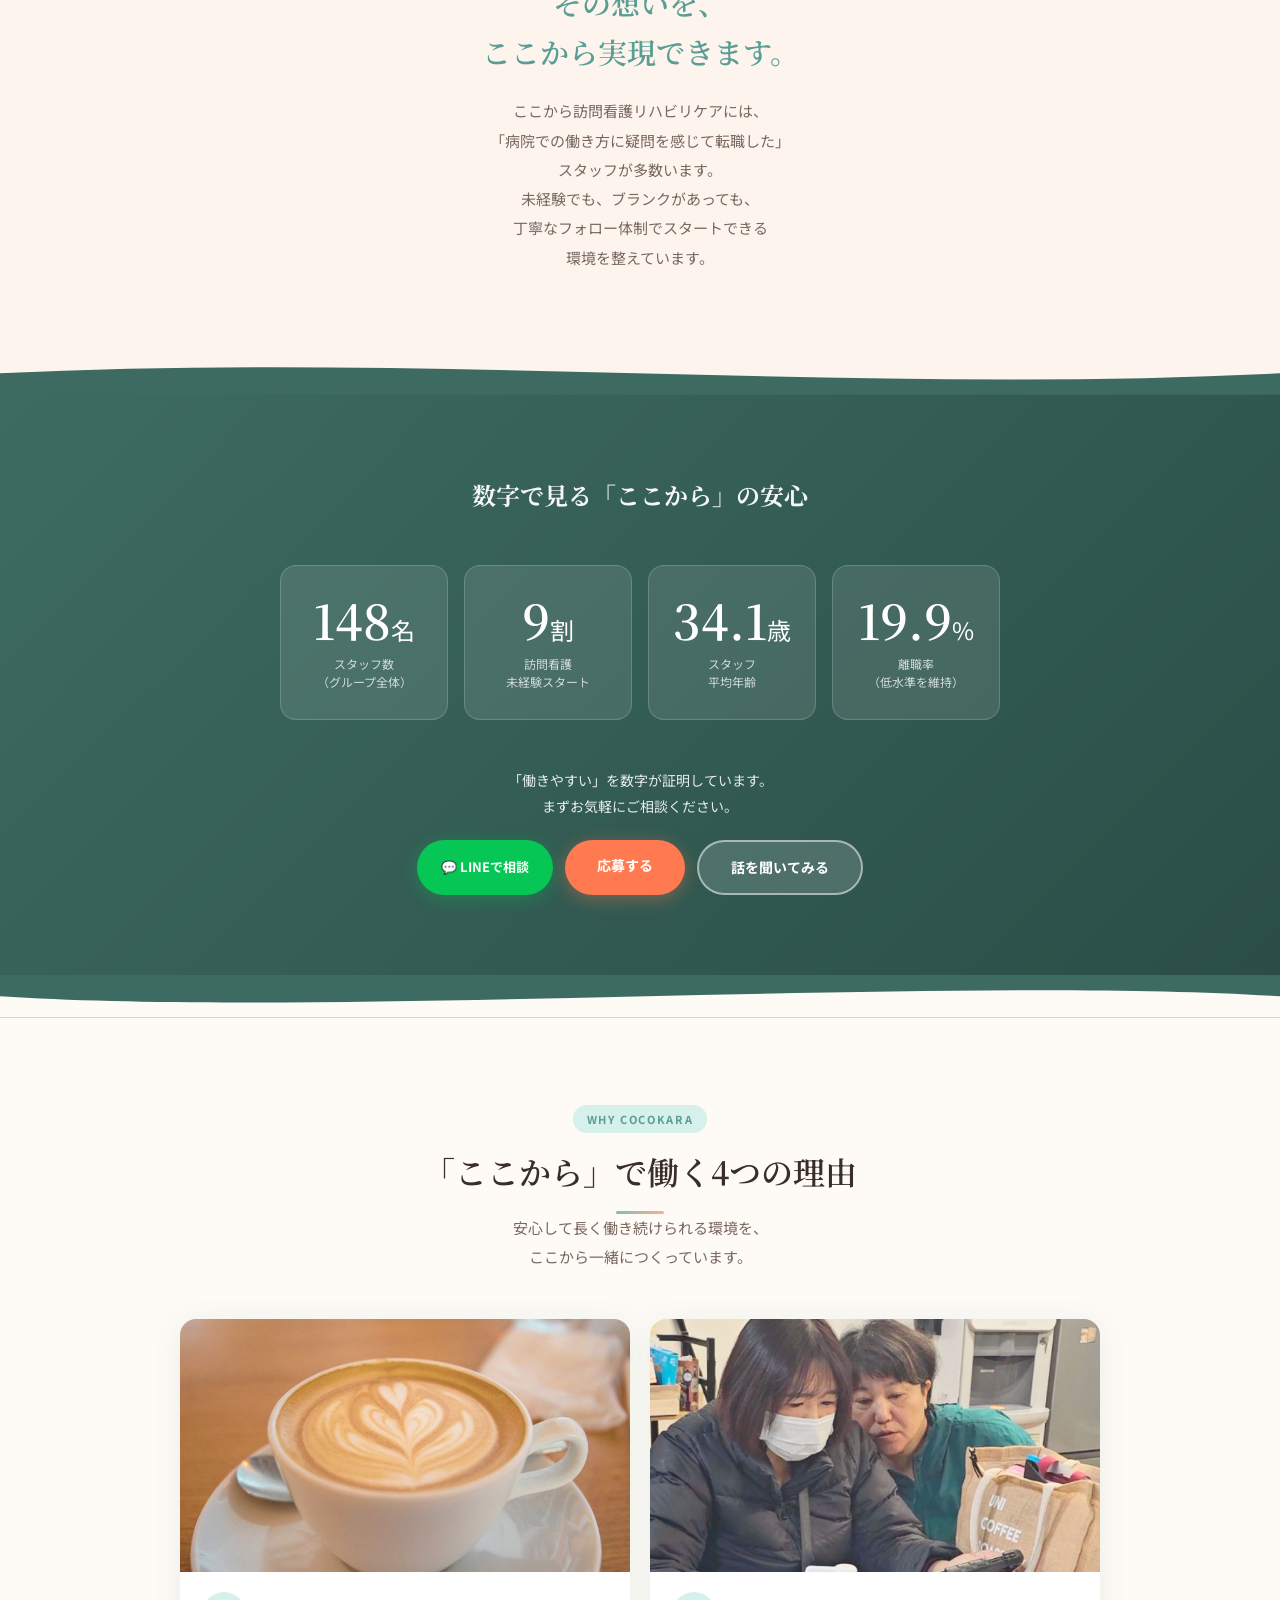
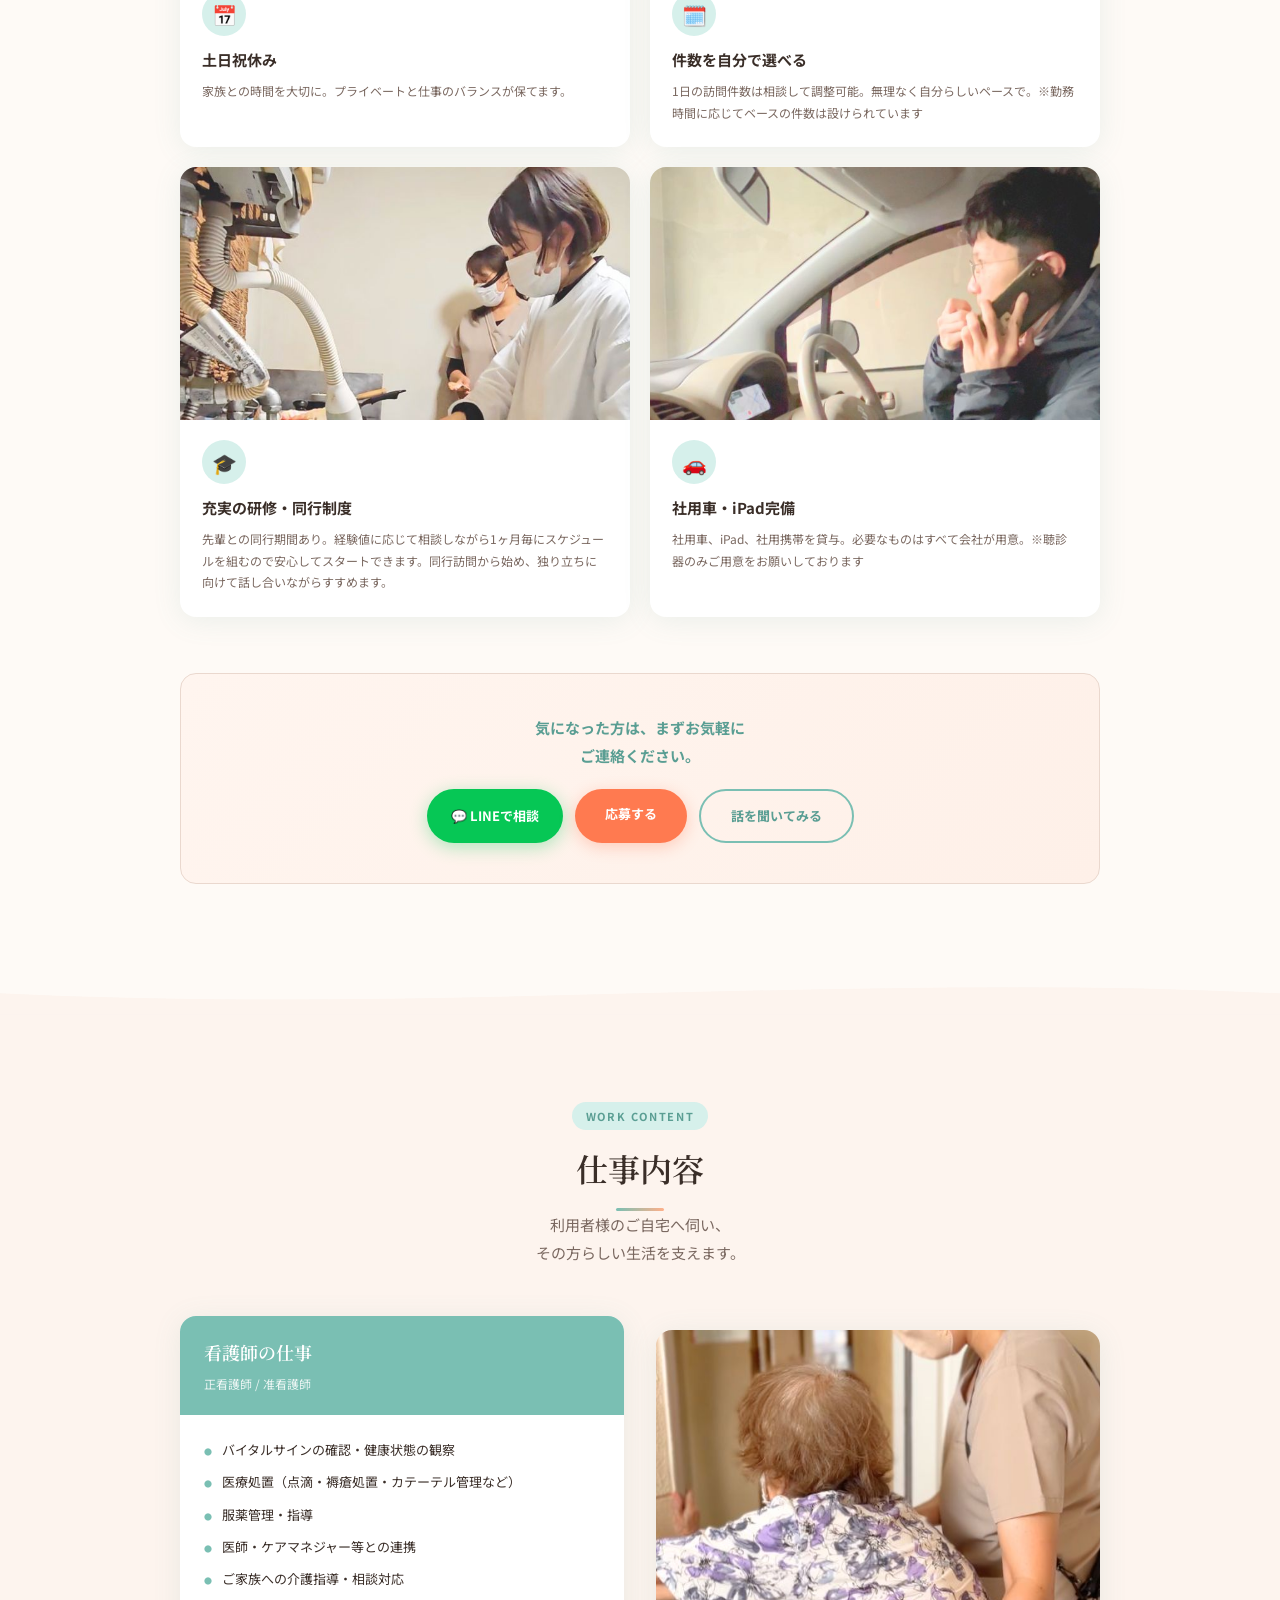
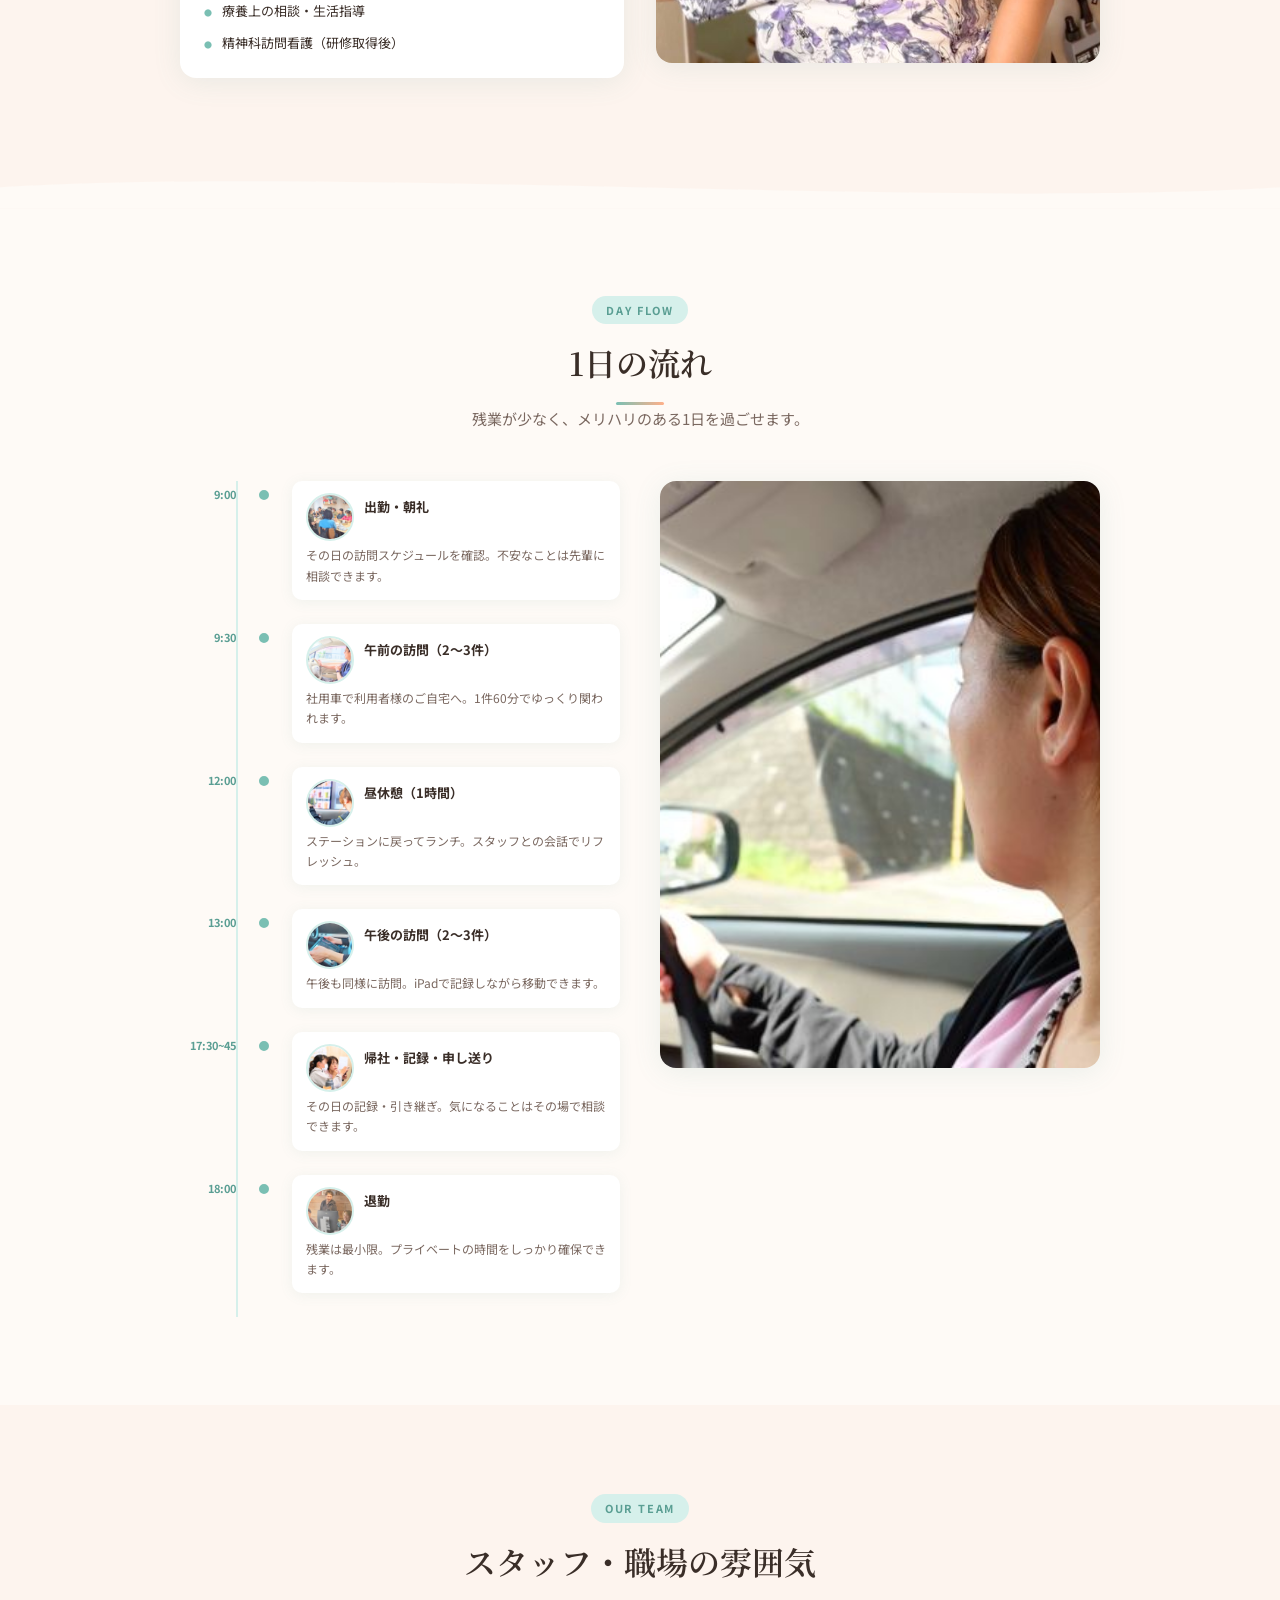
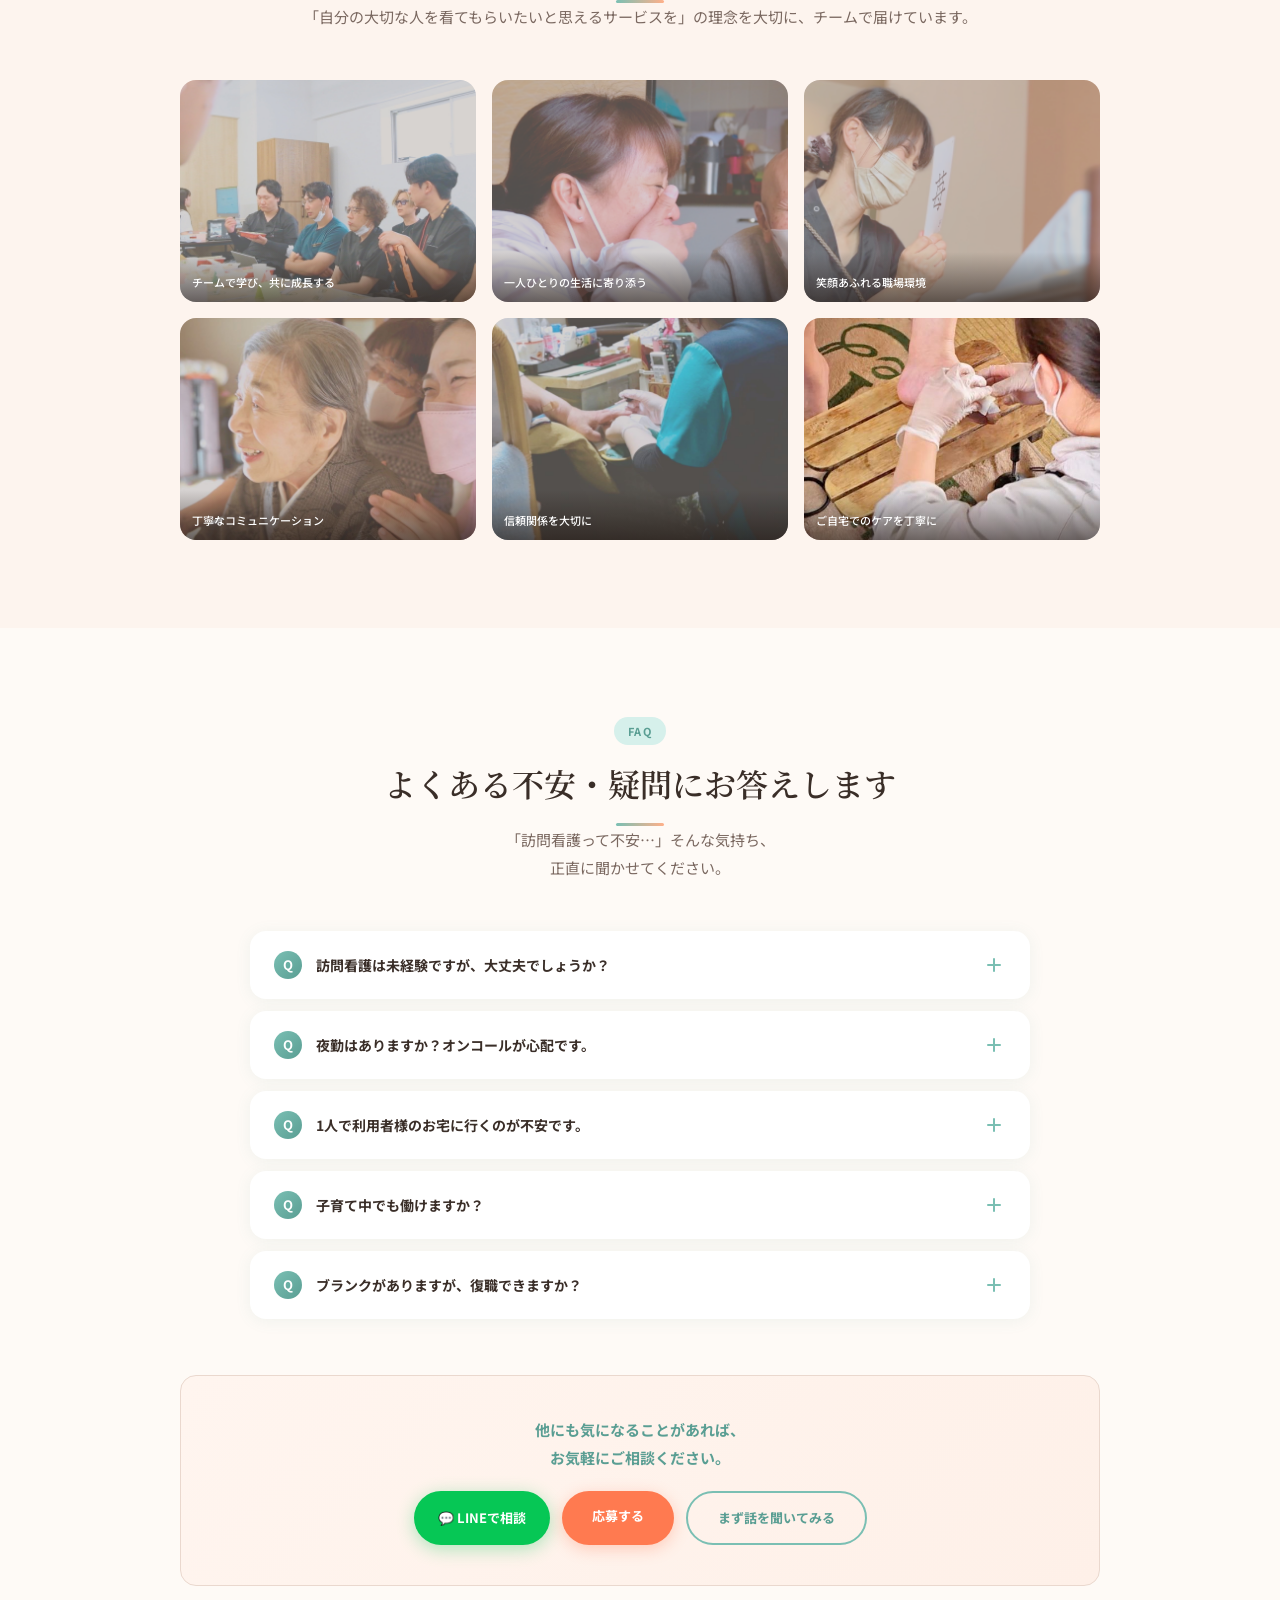
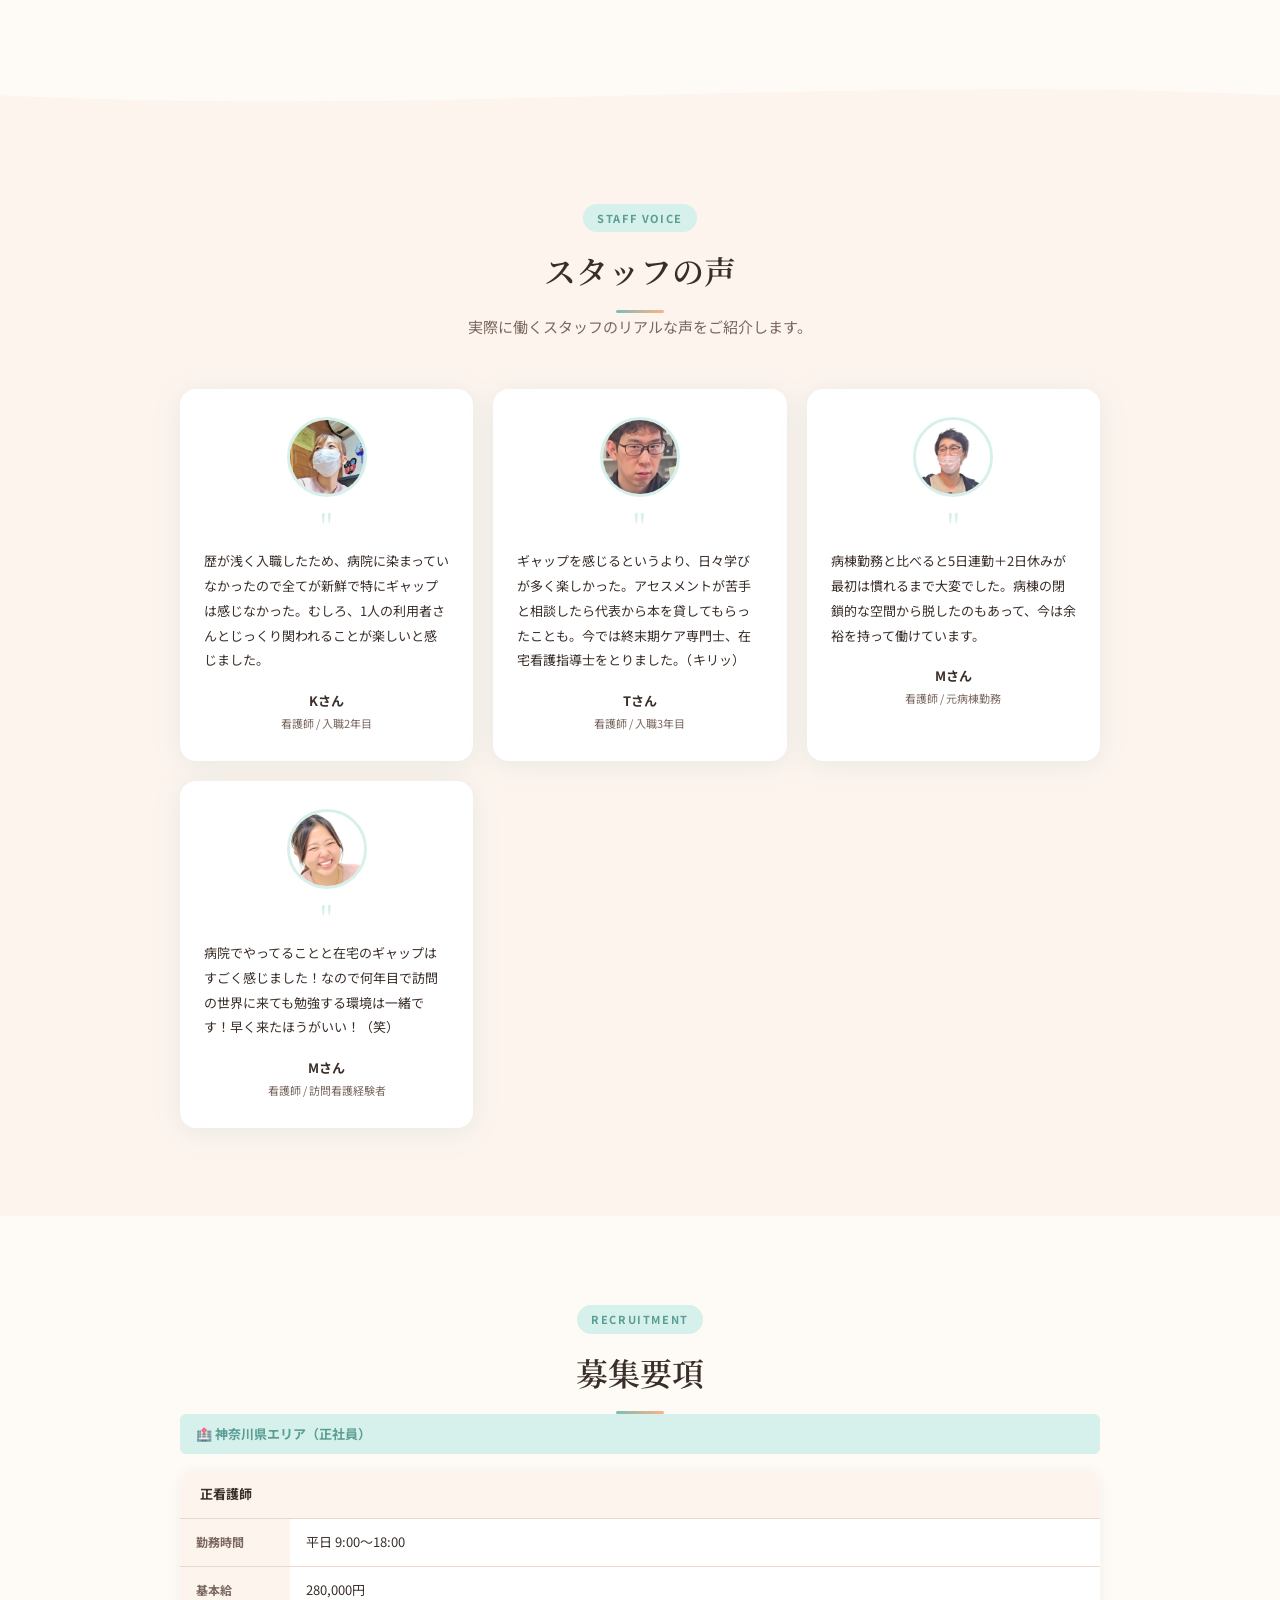
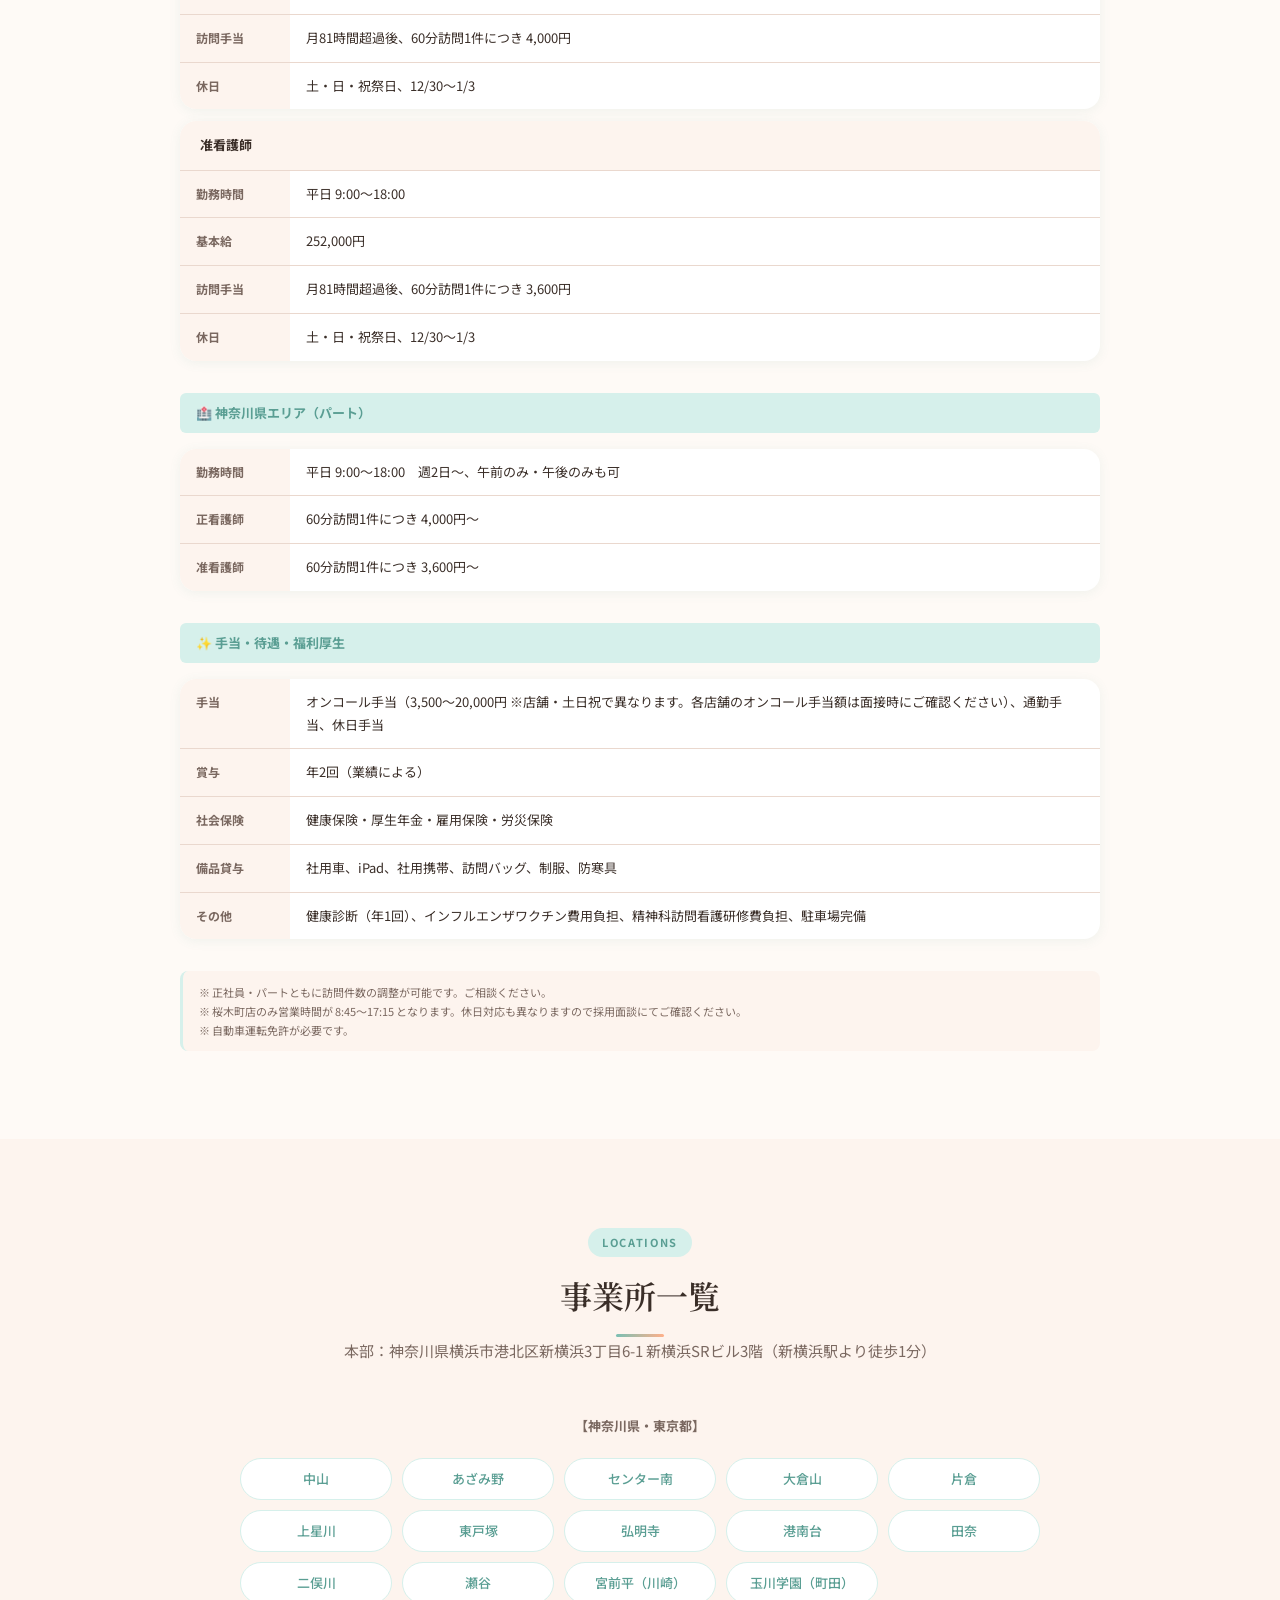
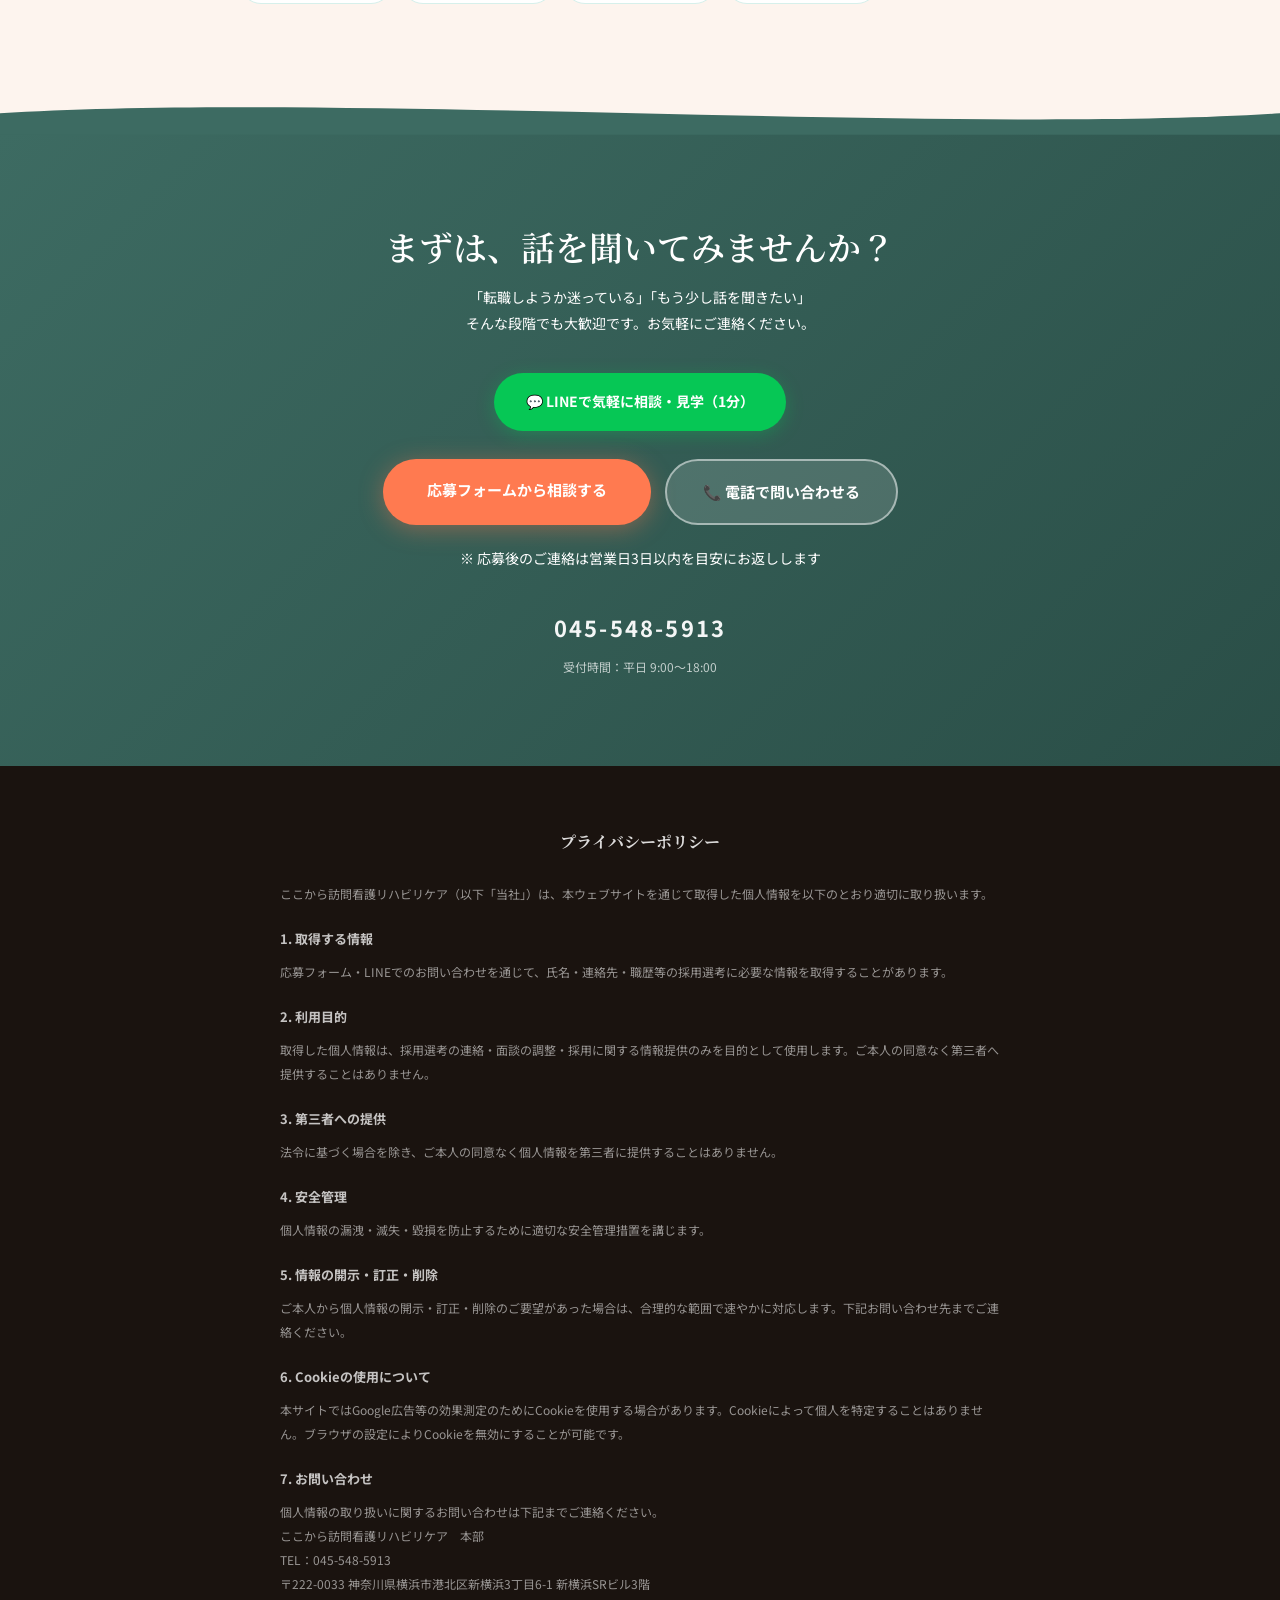
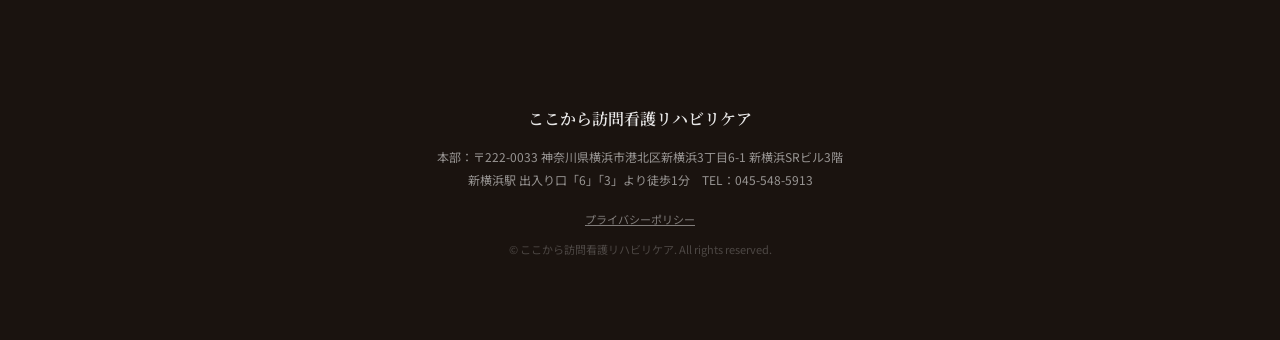
==== commit 8bc4afad: "Remove shop-tag for 桜木町" ====
--- a/index.html
+++ b/index.html
@@ -809,7 +809,8 @@
       <span class="hero-badge">👤 未経験スタッフ9割</span>
       <span class="hero-badge">💰 月収342,500円〜</span>
     </div> 
-    <p class="hero-sub" style="margin:10px 0 0;">横浜市・片倉町の店舗をご案内します。<br></p>
+    <p class="hero-sub" style="margin:10px 0 0;">横浜市・片倉町の店舗をご案内します。
+      <br></p>
     <div class="hero-btns">
       <a href="https://lin.ee/pGsiGmi" class="btn-hero-line" target="_blank" rel="noopener" onclick="gtag('event','conversion',{'send_to':'AW-17406752979/Z00jCL_0yqgbENPxl-xA'});">💬 LINEで気軽に相談（1分）</a>
       <a href="https://forms.gle/UXiUpBRirnQ5PRbq5" class="btn-hero-main" target="_blank" rel="noopener" onclick="gtag('event','conversion',{'send_to':'AW-17406752979/eGJzCPjR3ewbENPxl-xA'});">応募フォームへ</a>
@@ -1329,7 +1330,6 @@
         <div class="shop-tag">片倉</div>
         <div class="shop-tag">上星川</div>
         <div class="shop-tag">東戸塚</div>
-        <div class="shop-tag">桜木町</div>
         <div class="shop-tag">弘明寺</div>
         <div class="shop-tag">港南台</div>
         <div class="shop-tag">田奈</div>
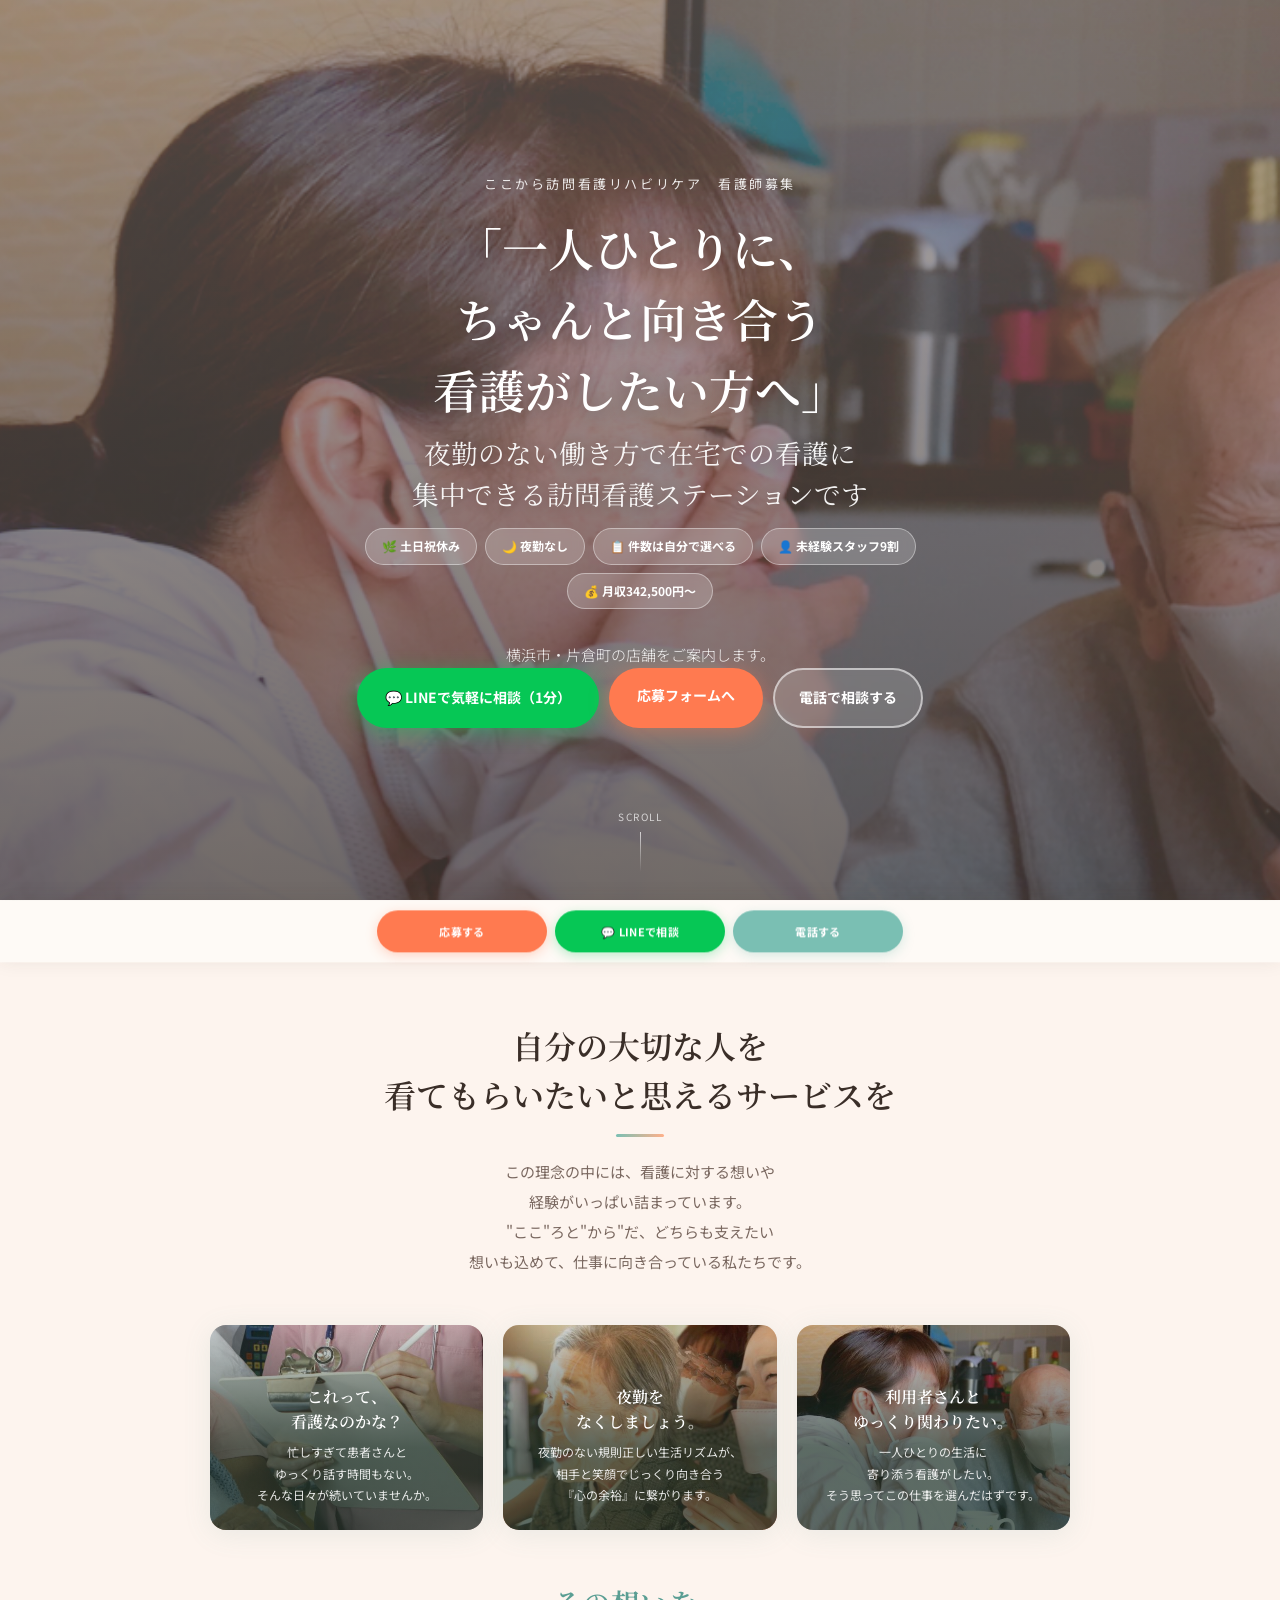
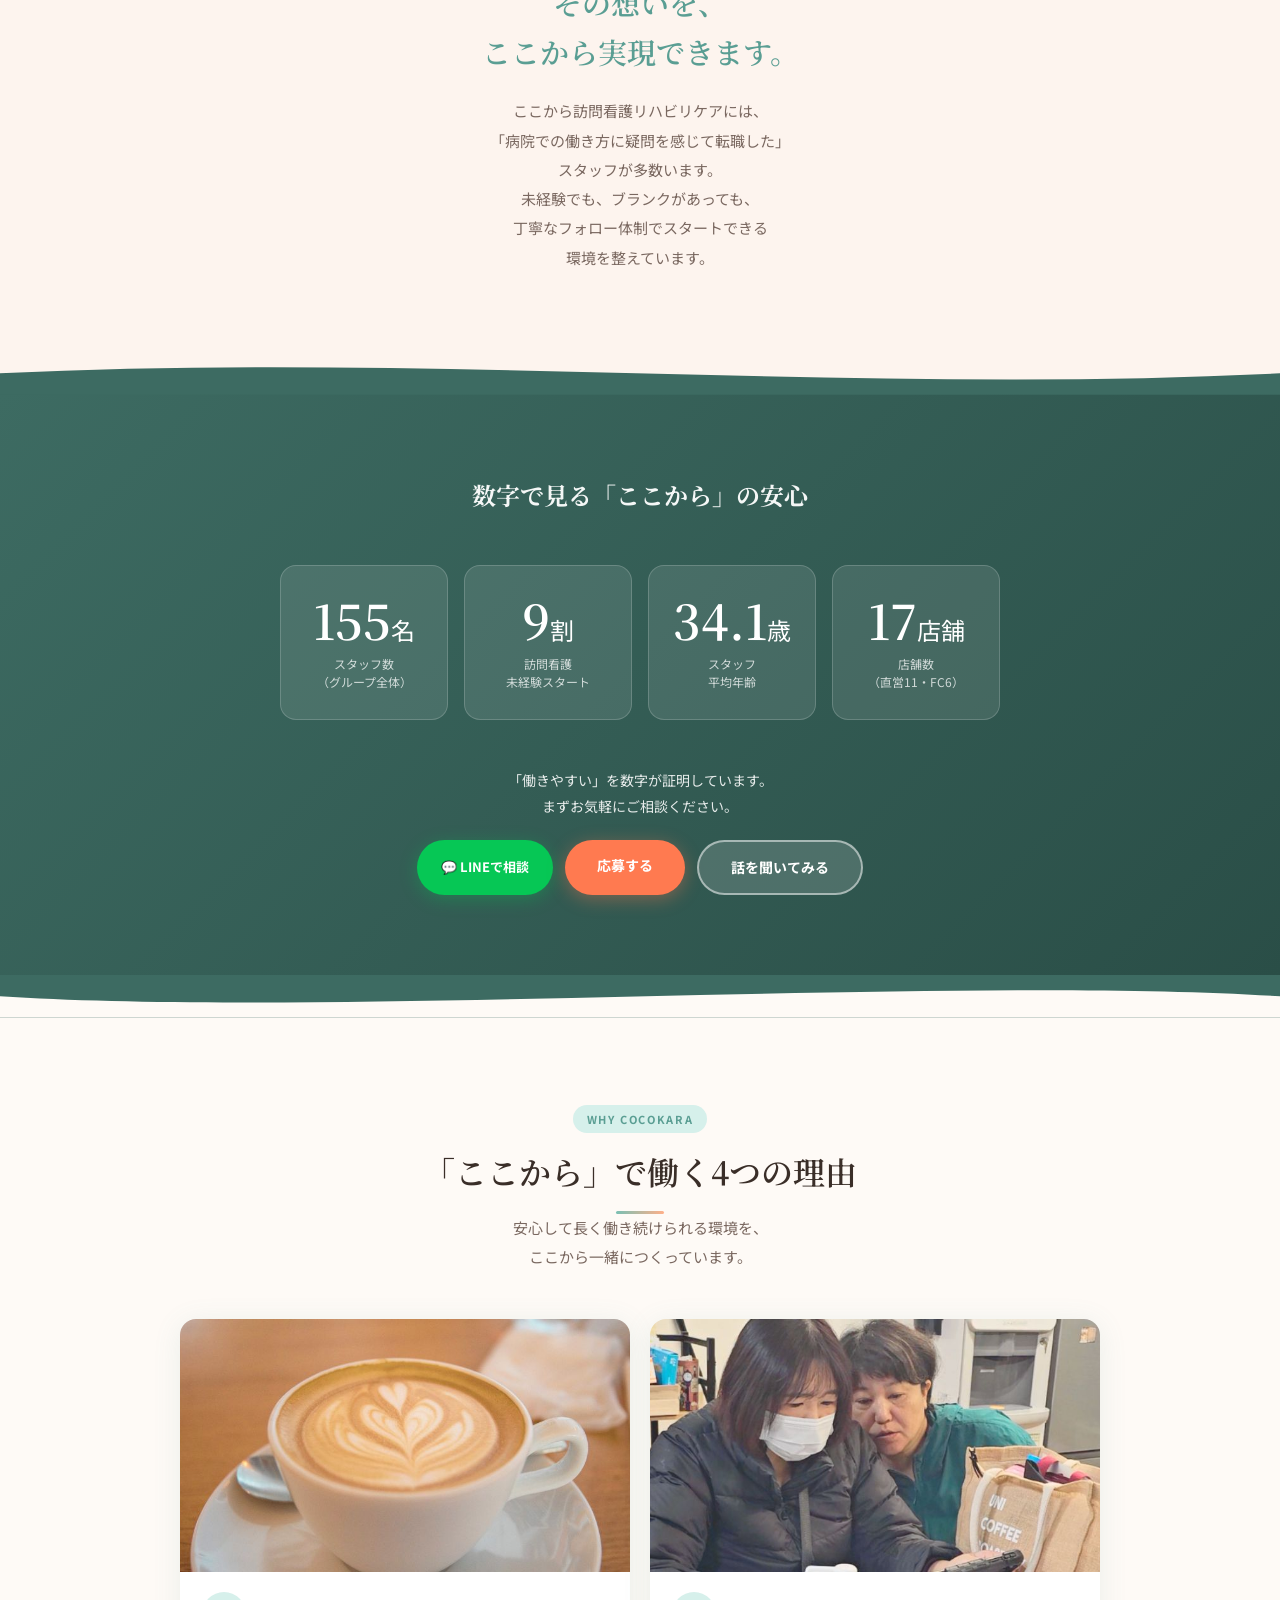
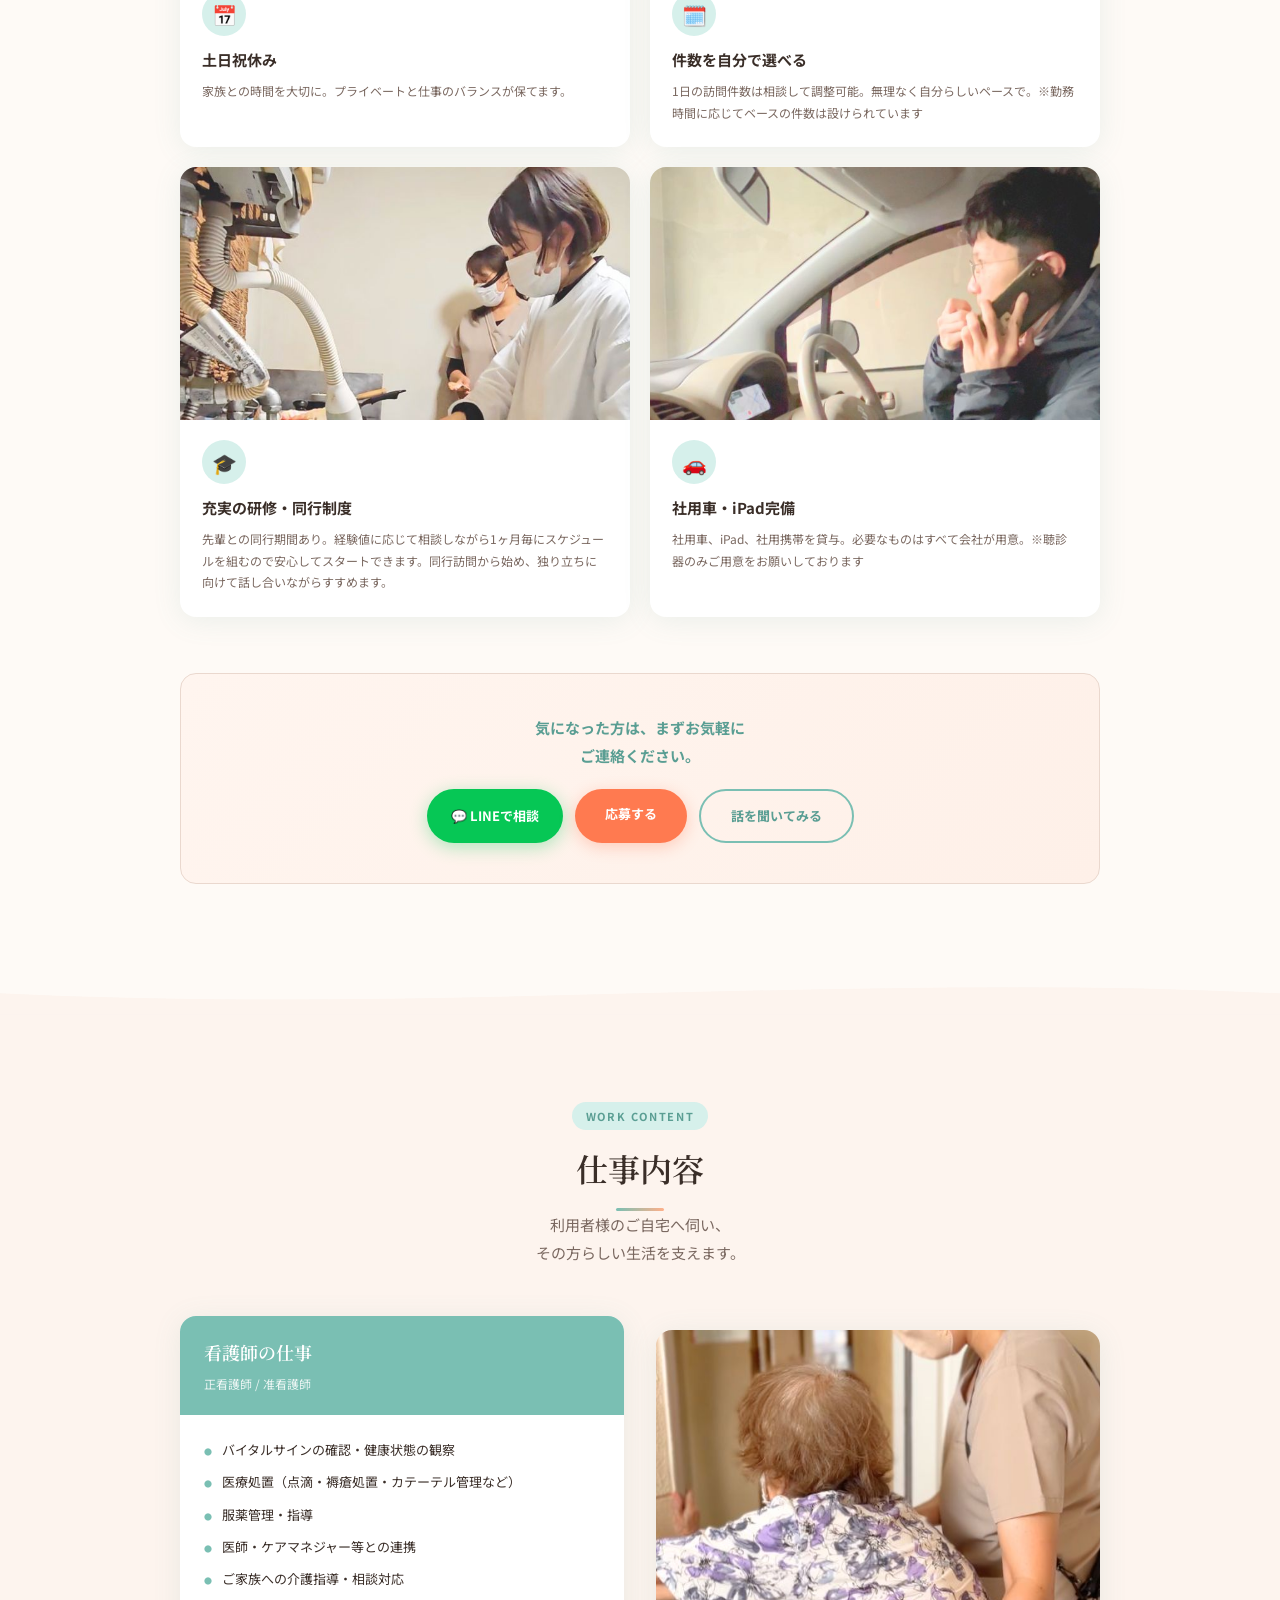
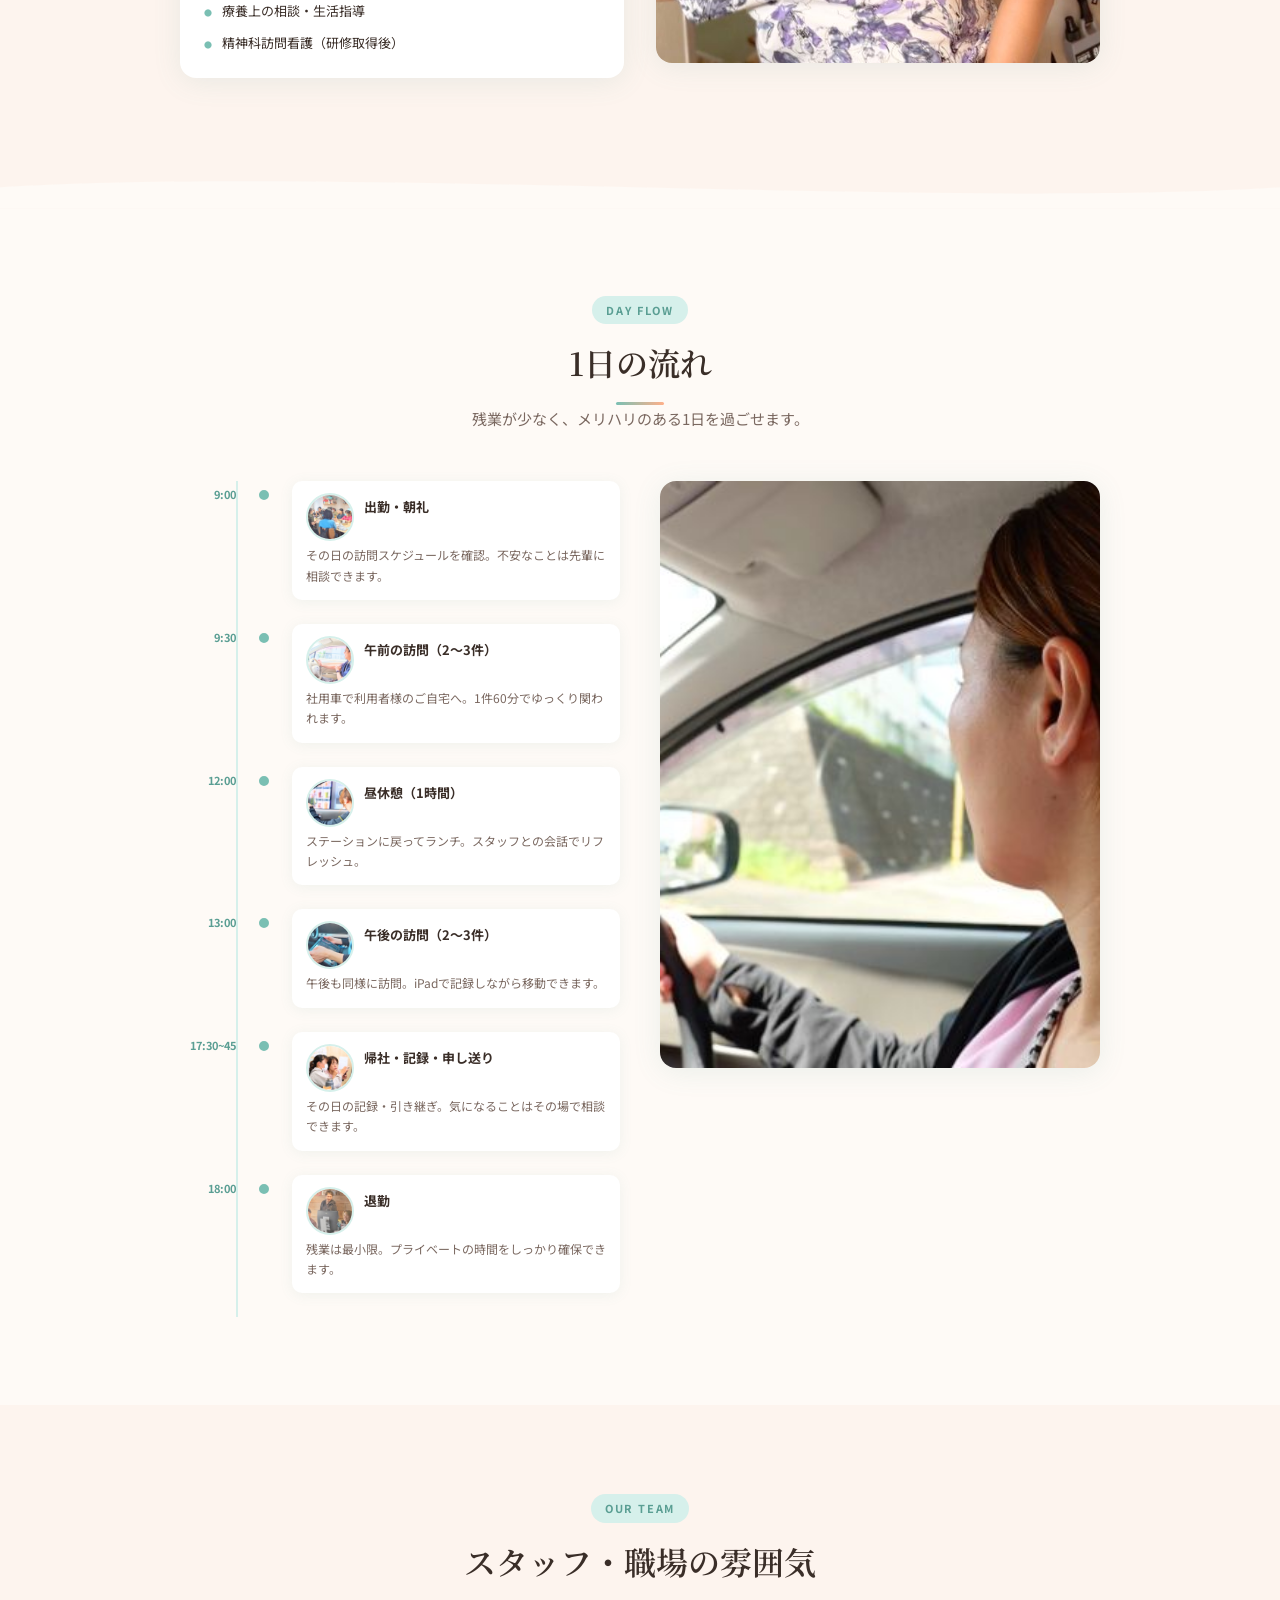
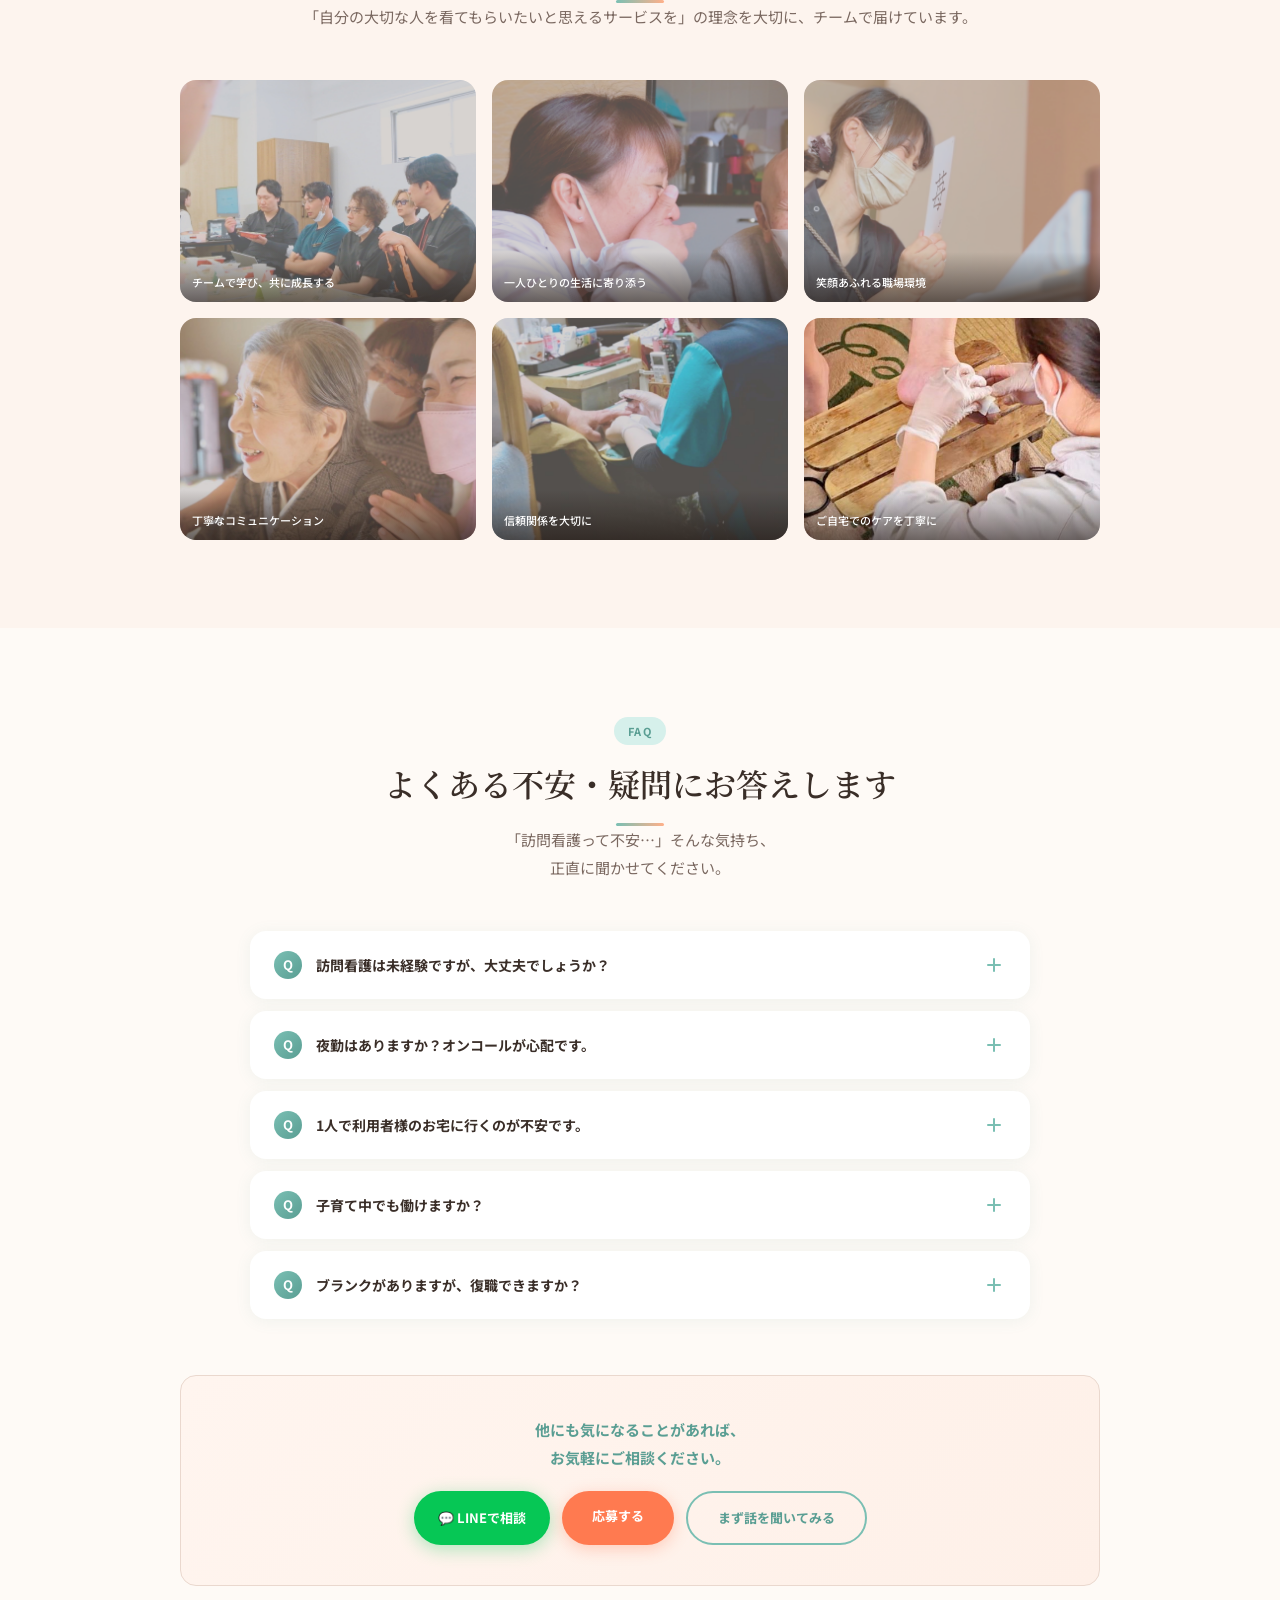
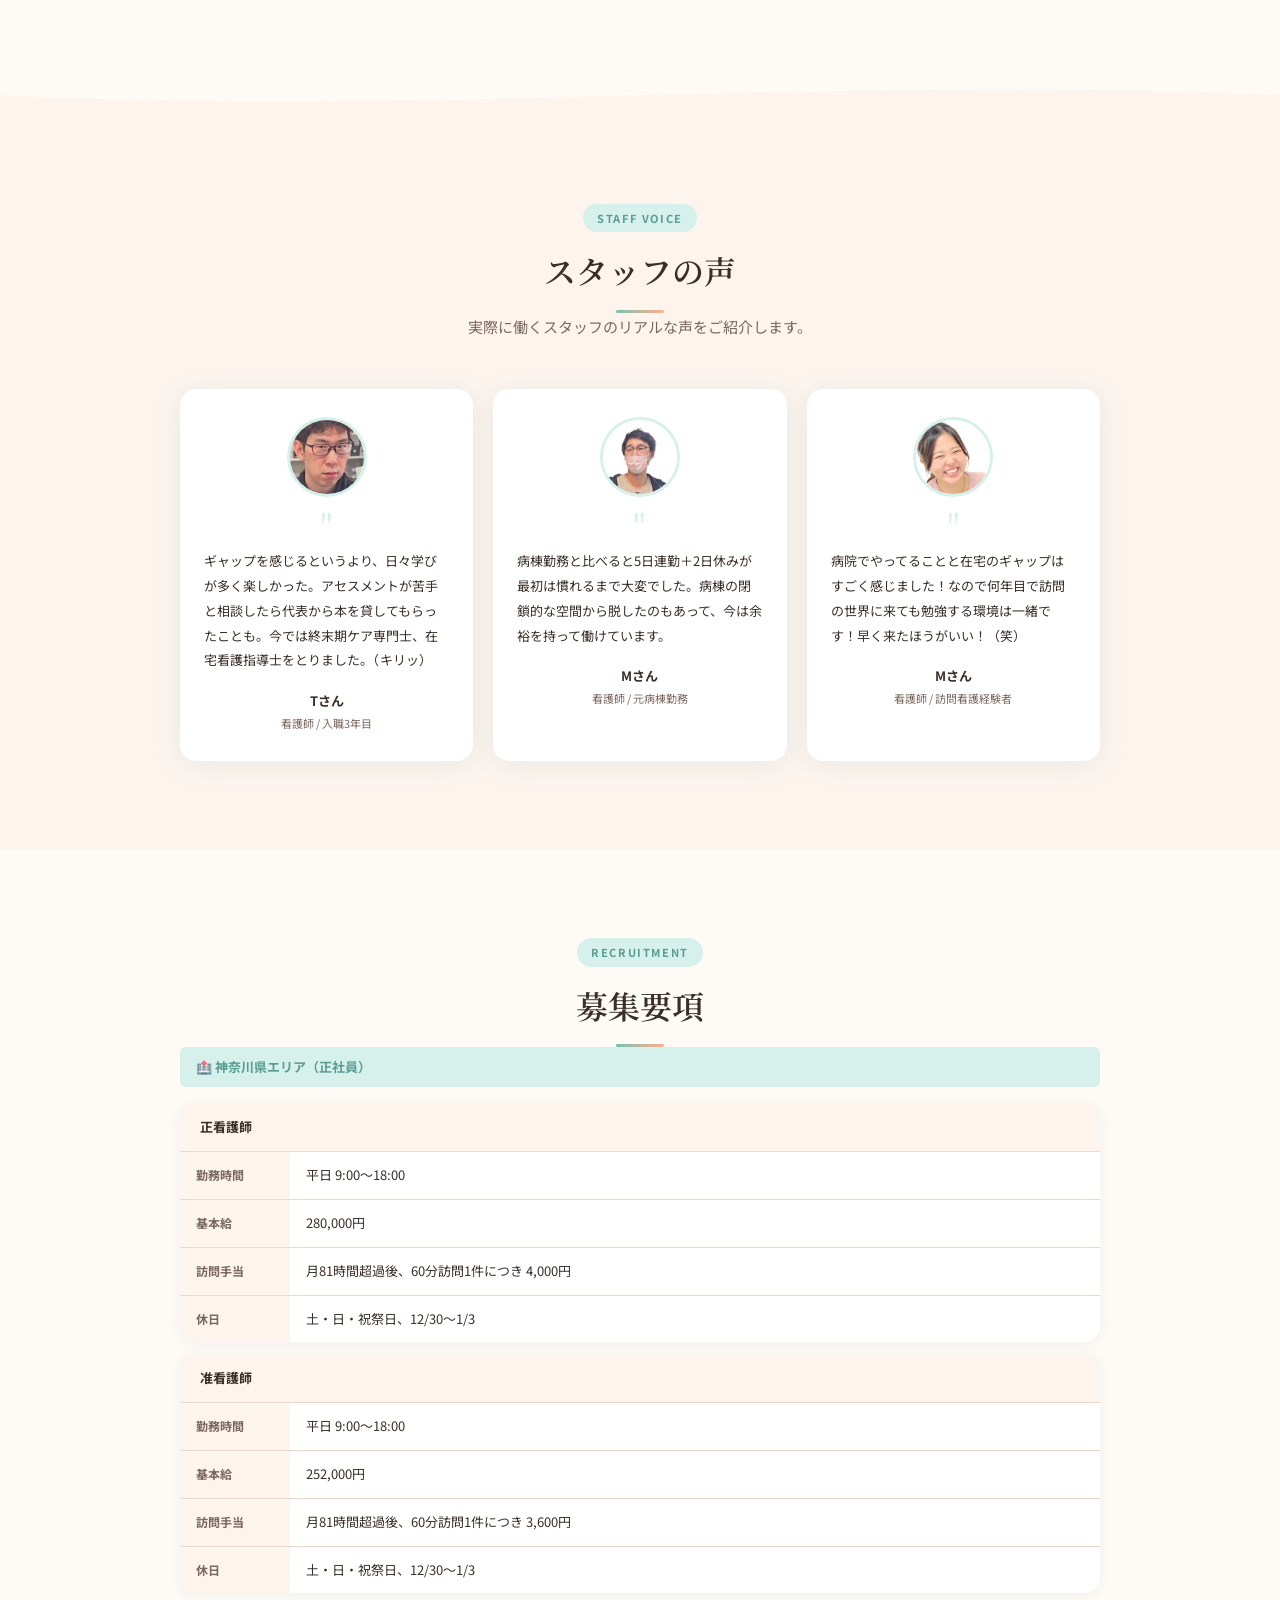
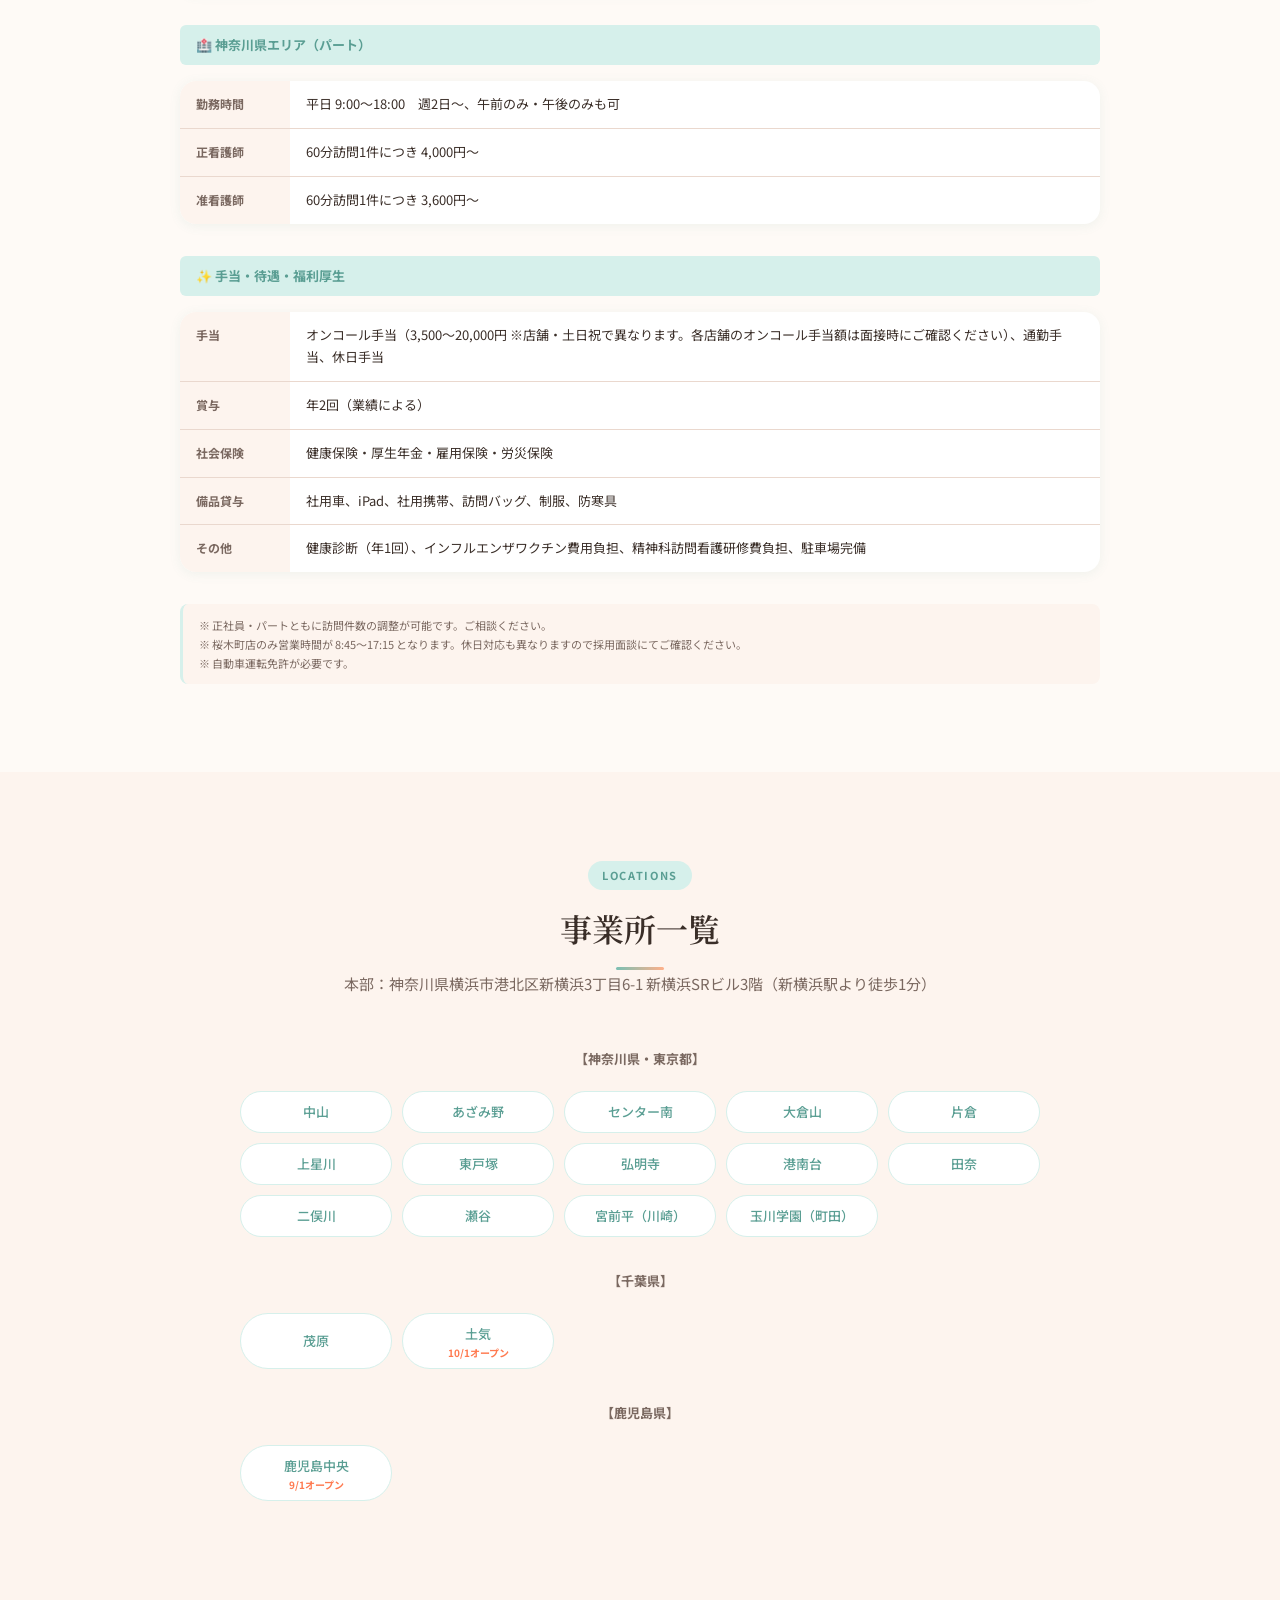
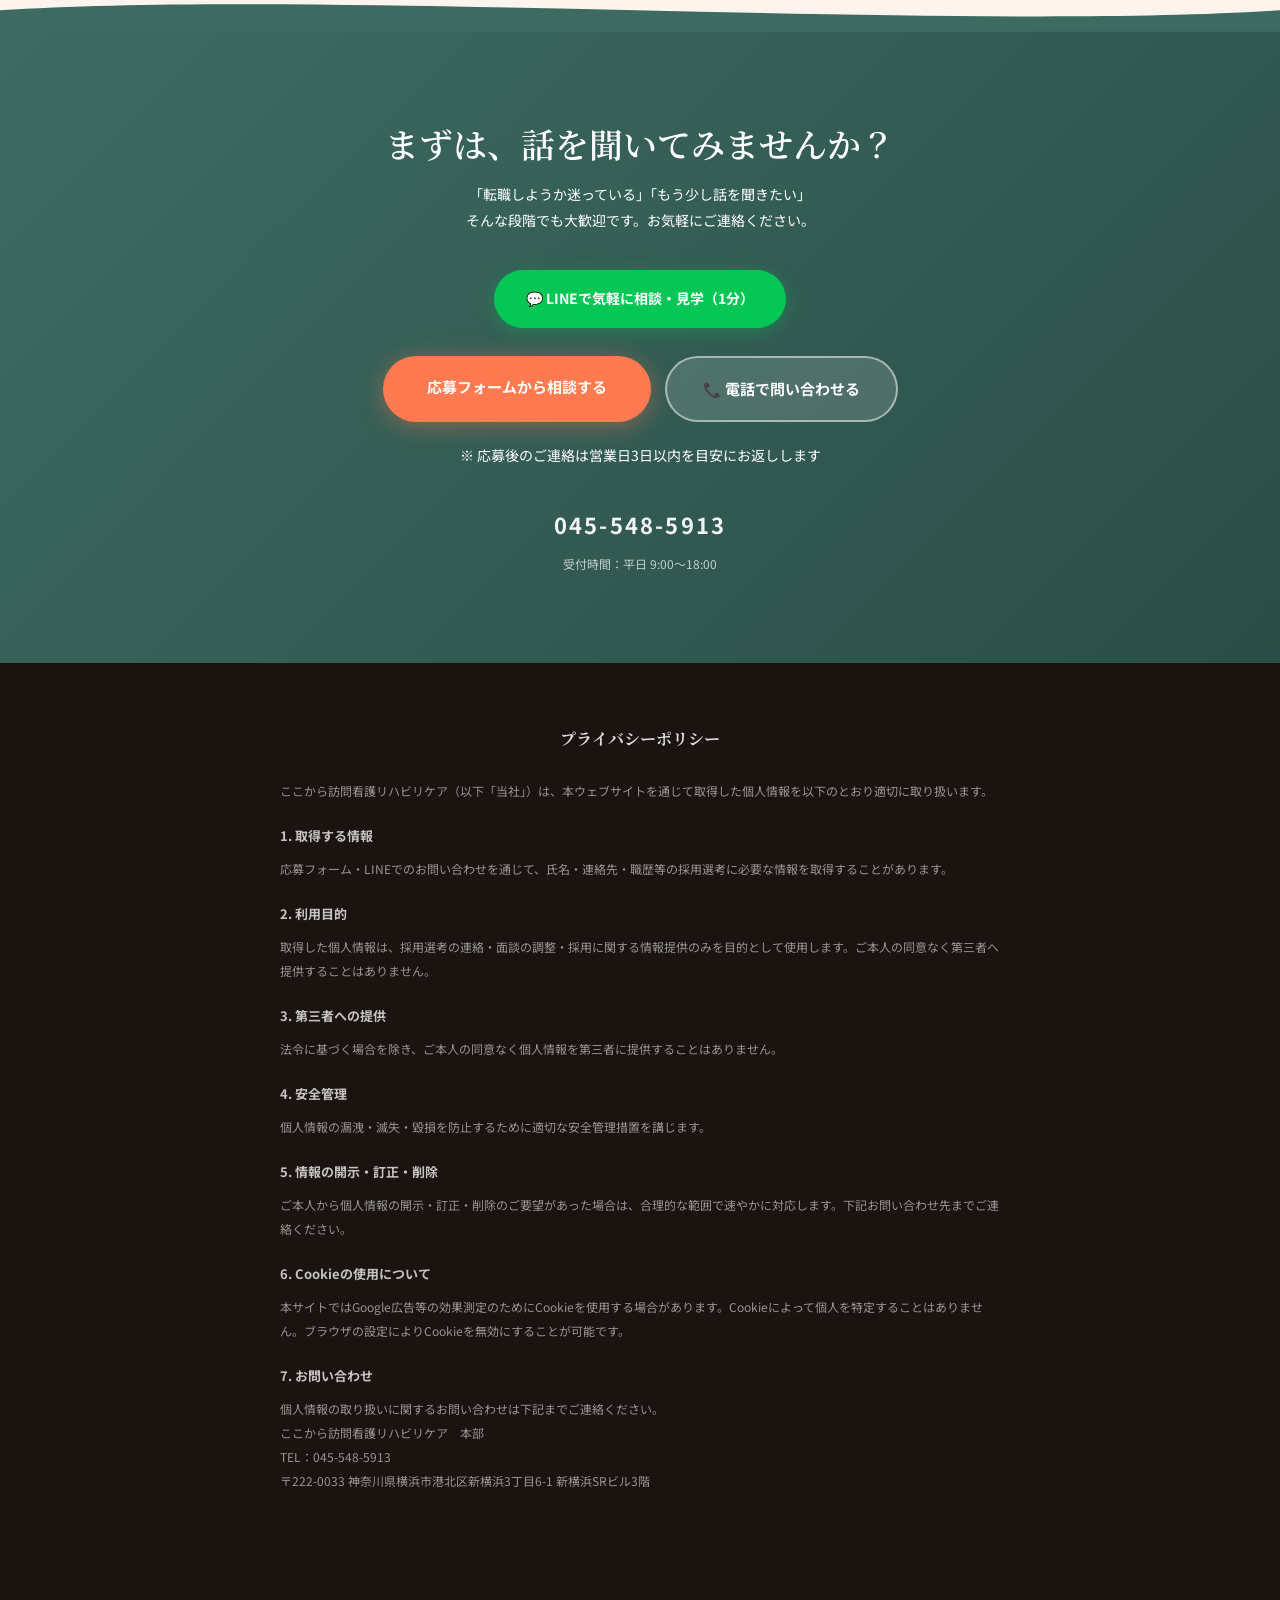
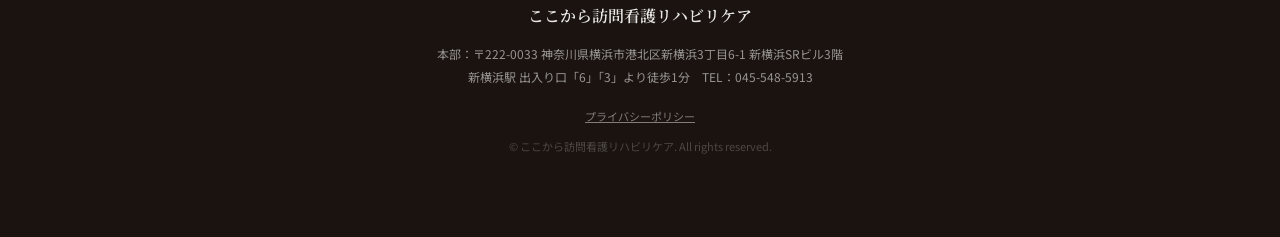
==== commit 1b37f9db: "Add files via upload" ====
--- a/index.html
+++ b/index.html
@@ -367,6 +367,7 @@
       color: #fff;
     }
     .hook-card p { font-size: 12px; color: rgba(255,255,255,0.88); line-height: 1.8; }
+    .hook-card p .nb { display: inline-block; } /* 言葉の途中で改行しないためのまとまり */
     .hook-answer { text-align: center; max-width: 680px; margin: 0 auto; }
     .hook-answer .big-text {
       font-family: 'Noto Serif JP', serif;
@@ -695,7 +696,8 @@
 
     /* ── SHOPS ── */
     .shops-grid { display: grid; grid-template-columns: repeat(auto-fill, minmax(130px, 1fr)); gap: 10px; max-width: 800px; margin: 0 auto; }
-    .shop-tag { background: var(--white); border-radius: 50px; padding: 8px 16px; text-align: center; font-size: 13px; color: var(--primary-dark); border: 1px solid var(--primary-light); font-weight: 500; }
+    .shop-tag { background: var(--white); border-radius: 50px; padding: 8px 16px; text-align: center; font-size: 13px; color: var(--primary-dark); border: 1px solid var(--primary-light); font-weight: 500; display: flex; flex-direction: column; justify-content: center; align-items: center; }
+    .shop-open { display: block; font-size: 10px; font-weight: 700; color: var(--accent); line-height: 1.4; } /* 新規オープン表示 */
 
     /* ── CTA SECTION ── */
     .cta-section { background: linear-gradient(135deg, #3D6B62 0%, #2A4E47 100%); padding: 88px 20px; text-align: center; color: #fff; }
@@ -844,7 +846,7 @@
         <div class="hook-card-overlay"></div>
         <div class="hook-card-body">
           <h3>これって、<br>看護なのかな？</h3>
-          <p>忙しすぎて患者さんとゆっくり話す時間もない。<br>そんな日々が続いていませんか。</p>
+          <p><span class="nb">忙しすぎて</span><span class="nb">患者さんと</span><span class="nb">ゆっくり話す時間もない。</span><br><span class="nb">そんな日々が</span><span class="nb">続いていませんか。</span></p>
         </div>
       </div>
       <div class="hook-card reveal reveal-delay-2">
@@ -852,7 +854,7 @@
         <div class="hook-card-overlay"></div>
         <div class="hook-card-body">
           <h3>夜勤を<br>なくしましょう。</h3>
-          <p>夜勤のない規則正しい生活リズムが、相手と笑顔で<br>じっくり向き合う『心の余裕』に繋がります。</p>
+          <p><span class="nb">夜勤のない</span><span class="nb">規則正しい生活リズムが、</span><span class="nb">相手と笑顔で</span><span class="nb">じっくり向き合う</span><span class="nb">『心の余裕』に</span><span class="nb">繋がります。</span></p>
         </div>
       </div>
       <div class="hook-card reveal reveal-delay-3">
@@ -860,7 +862,7 @@
         <div class="hook-card-overlay"></div>
         <div class="hook-card-body">
           <h3>利用者さんと<br>ゆっくり関わりたい。</h3>
-          <p>一人ひとりの生活に寄り添う看護がしたい。<br>そう思ってこの仕事を選んだはずです。</p>
+          <p><span class="nb">一人ひとりの生活に</span><span class="nb">寄り添う看護がしたい。</span><br><span class="nb">そう思って</span><span class="nb">この仕事を</span><span class="nb">選んだはずです。</span></p>
         </div>
       </div>
     </div>
@@ -884,7 +886,7 @@
     <h2 class="numbers-title reveal">数字で見る「ここから」の安心</h2>
     <div class="numbers-grid">
       <div class="number-item reveal reveal-delay-1">
-        <div class="num">148<span>名</span></div>
+        <div class="num">155<span>名</span></div>
         <div class="num-label">スタッフ数<br>（グループ全体）</div>
       </div>
       <div class="number-item reveal reveal-delay-2">
@@ -896,8 +898,8 @@
         <div class="num-label">スタッフ<br>平均年齢</div>
       </div>
       <div class="number-item reveal reveal-delay-4">
-        <div class="num">19.9<span>%</span></div>
-        <div class="num-label">離職率<br>（低水準を維持）</div>
+        <div class="num">17<span>店舗</span></div>
+        <div class="num-label">店舗数<br>（直営11・FC6）</div>
       </div>
     </div>
     <div class="numbers-cta reveal">
@@ -1205,17 +1207,6 @@
     </div>
     <div class="voices-grid">
       <div class="voice-card reveal reveal-delay-1">
-        <img src="./images/voice_n.jpg" alt="Kさん" class="voice-card-photo">
-        <div class="voice-quote">"</div>
-        <p class="voice-text">歴が浅く入職したため、病院に染まっていなかったので全てが新鮮で特にギャップは感じなかった。むしろ、1人の利用者さんとじっくり関われることが楽しいと感じました。</p>
-        <div class="voice-author">
-          <div>
-            <div class="voice-name">Kさん</div>
-            <div class="voice-role">看護師 / 入職2年目</div>
-          </div>
-        </div>
-      </div>
-      <div class="voice-card reveal reveal-delay-2">
         <img src="./images/voice_a.jpg" alt="Tさん" class="voice-card-photo">
         <div class="voice-quote">"</div>
         <p class="voice-text">ギャップを感じるというより、日々学びが多く楽しかった。アセスメントが苦手と相談したら代表から本を貸してもらったことも。今では終末期ケア専門士、在宅看護指導士をとりました。（キリッ）</p>
@@ -1226,7 +1217,7 @@
           </div>
         </div>
       </div>
-      <div class="voice-card reveal reveal-delay-3">
+      <div class="voice-card reveal reveal-delay-2">
         <img src="./images/voice_i.jpg" alt="Mさん" class="voice-card-photo">
         <div class="voice-quote">"</div>
         <p class="voice-text">病棟勤務と比べると5日連勤＋2日休みが最初は慣れるまで大変でした。病棟の閉鎖的な空間から脱したのもあって、今は余裕を持って働けています。</p>
@@ -1237,7 +1228,7 @@
           </div>
         </div>
       </div>
-      <div class="voice-card reveal reveal-delay-4">
+      <div class="voice-card reveal reveal-delay-3">
         <img src="./images/voice_m.jpg" alt="Yさん" class="voice-card-photo">
         <div class="voice-quote">"</div>
         <p class="voice-text">病院でやってることと在宅のギャップはすごく感じました！なので何年目で訪問の世界に来ても勉強する環境は一緒です！早く来たほうがいい！（笑）</p>
@@ -1338,6 +1329,15 @@
         <div class="shop-tag">宮前平（川崎）</div>
         <div class="shop-tag">玉川学園（町田）</div>
       </div>
+      <p style="text-align:center; font-size:13px; color:var(--text-light); margin:32px 0 20px; font-weight:700;">【千葉県】</p>
+      <div class="shops-grid">
+        <div class="shop-tag">茂原</div>
+        <div class="shop-tag">土気<span class="shop-open">10/1オープン</span></div>
+      </div>
+      <p style="text-align:center; font-size:13px; color:var(--text-light); margin:32px 0 20px; font-weight:700;">【鹿児島県】</p>
+      <div class="shops-grid">
+        <div class="shop-tag">鹿児島中央<span class="shop-open">9/1オープン</span></div>
+      </div>
     </div>
   </div>
 </section>
